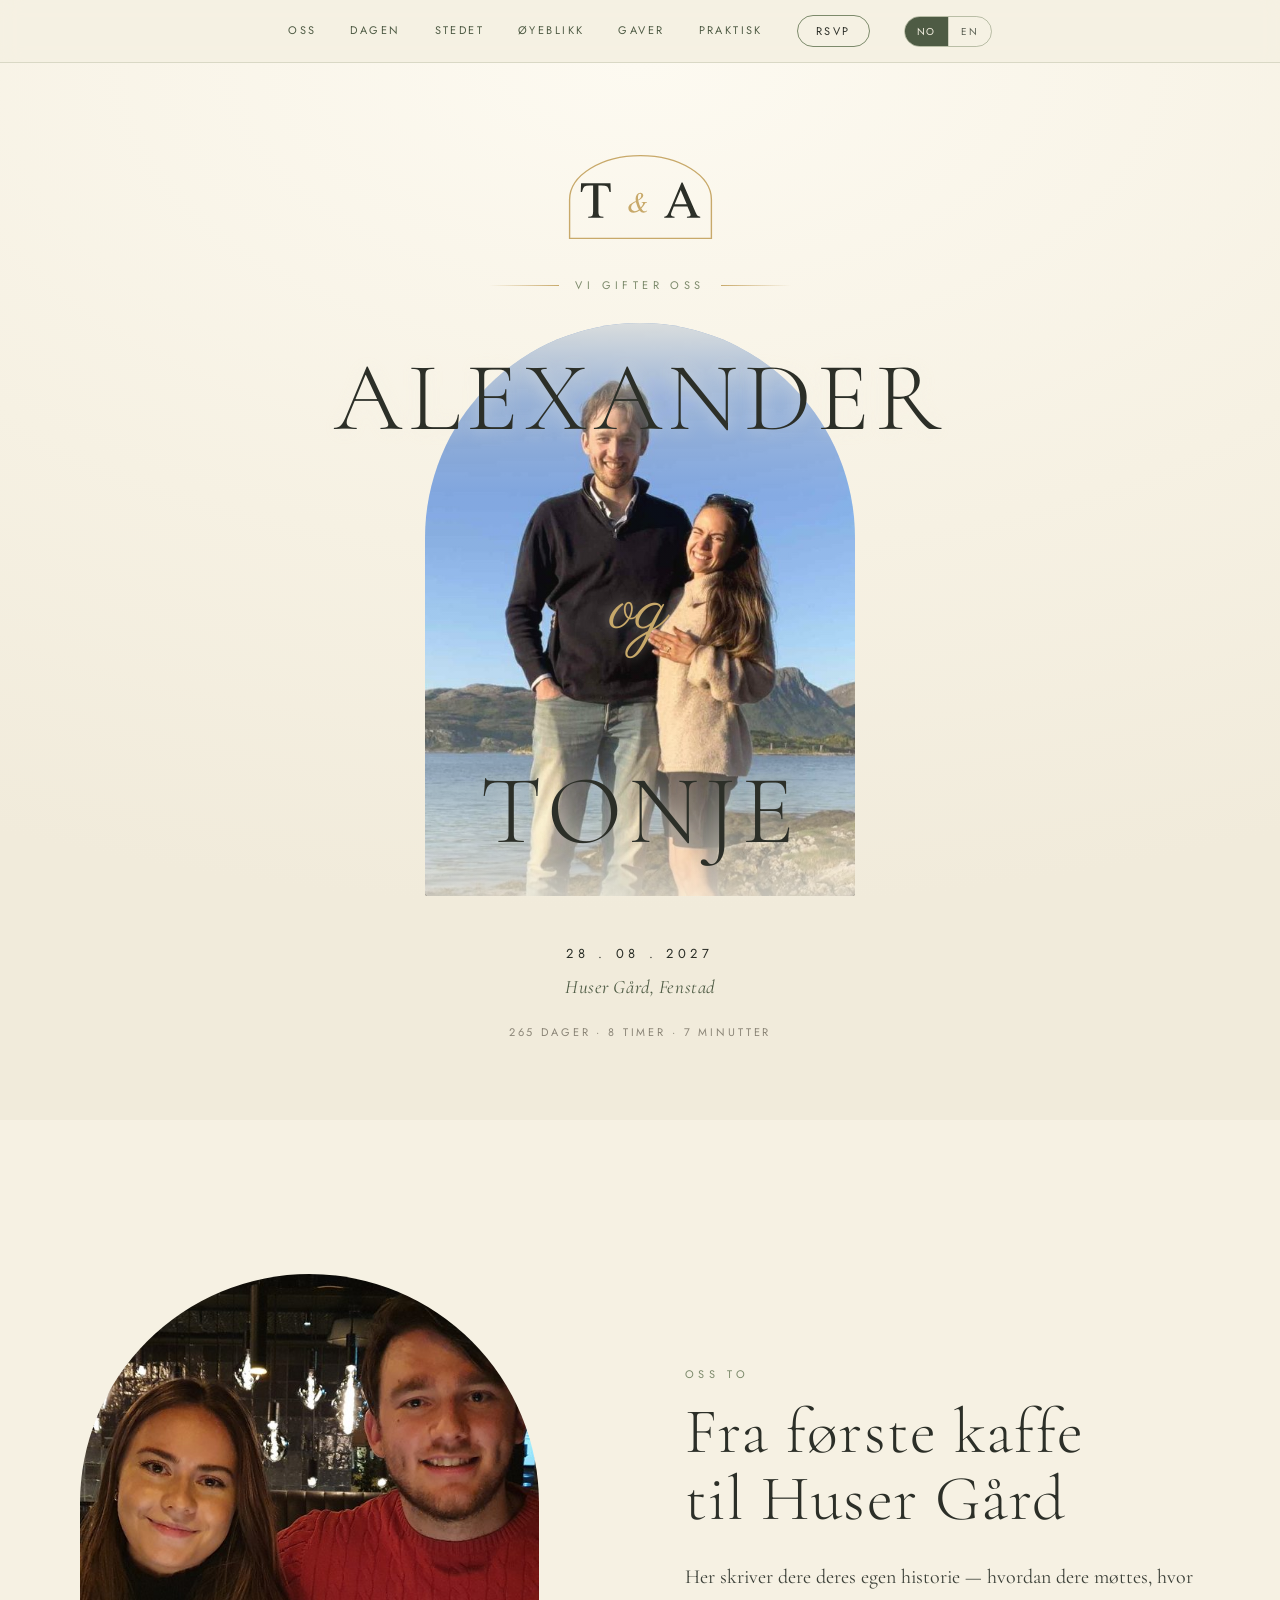
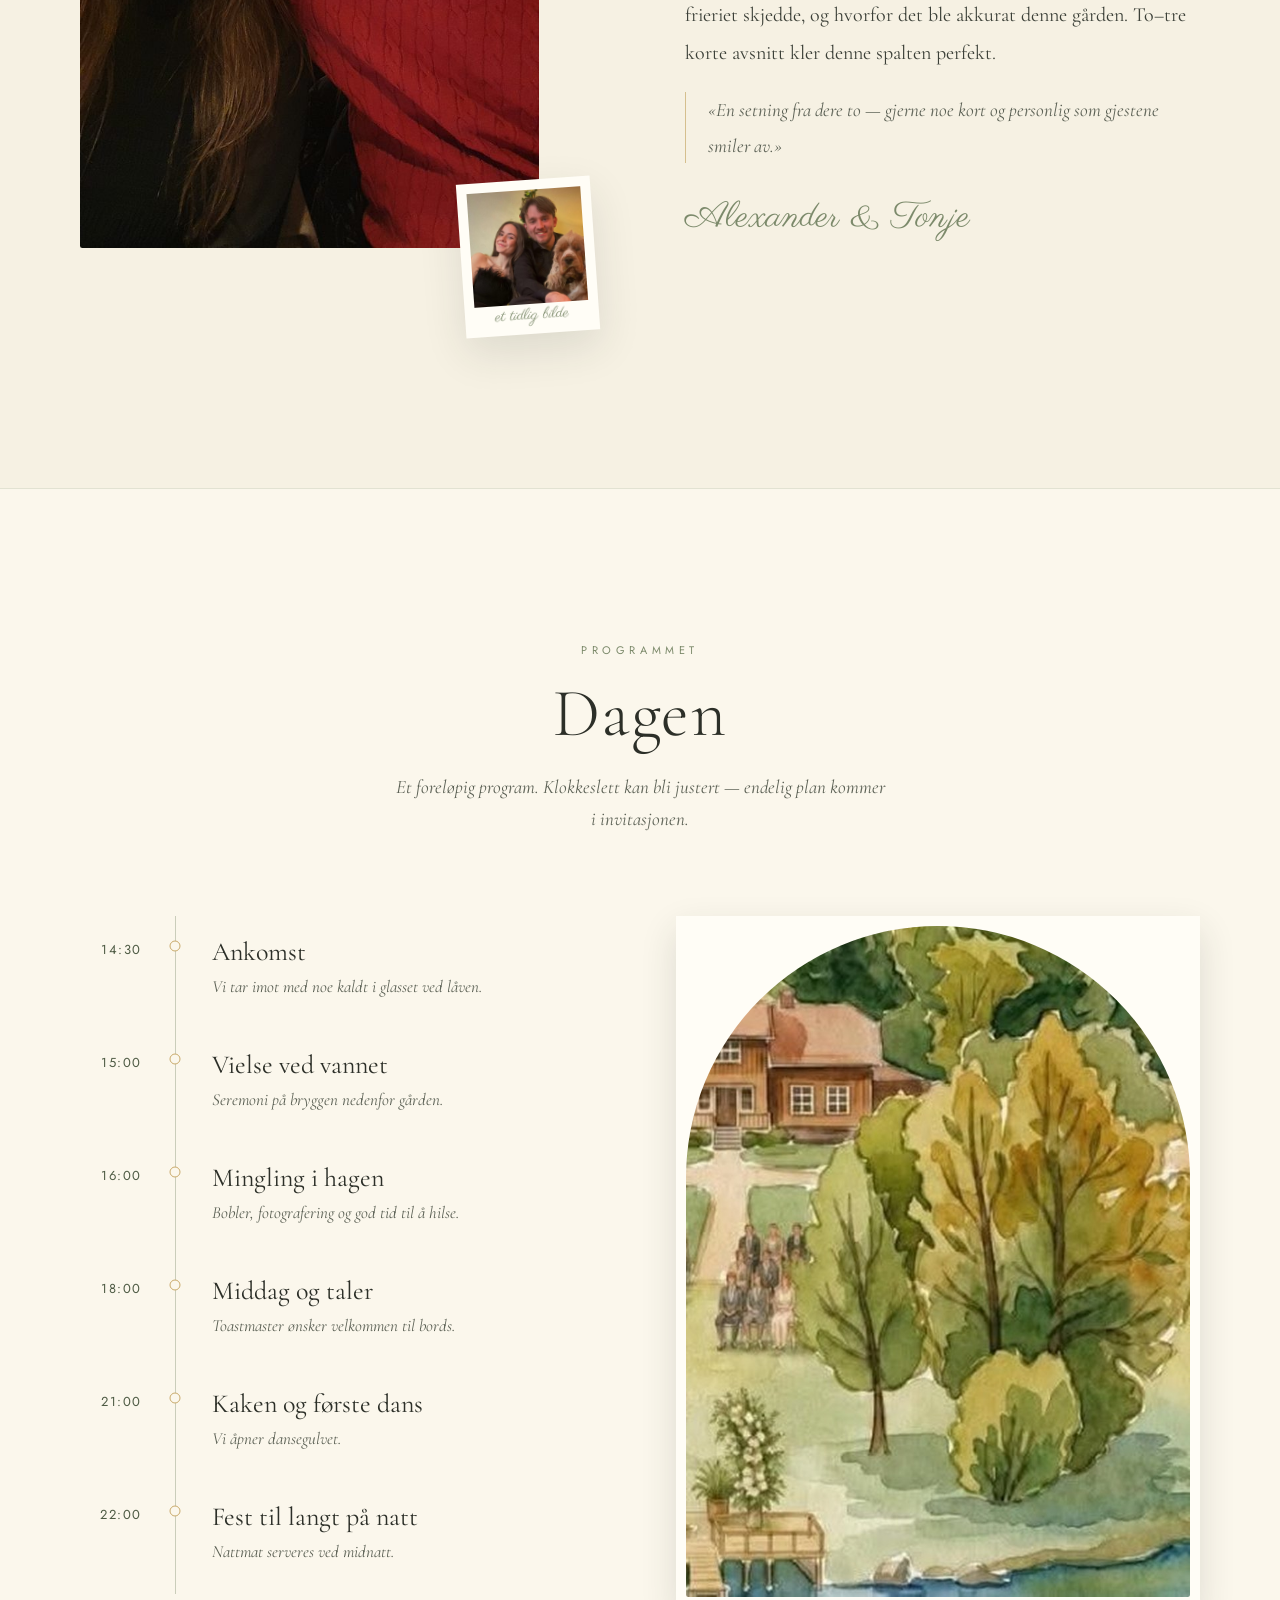
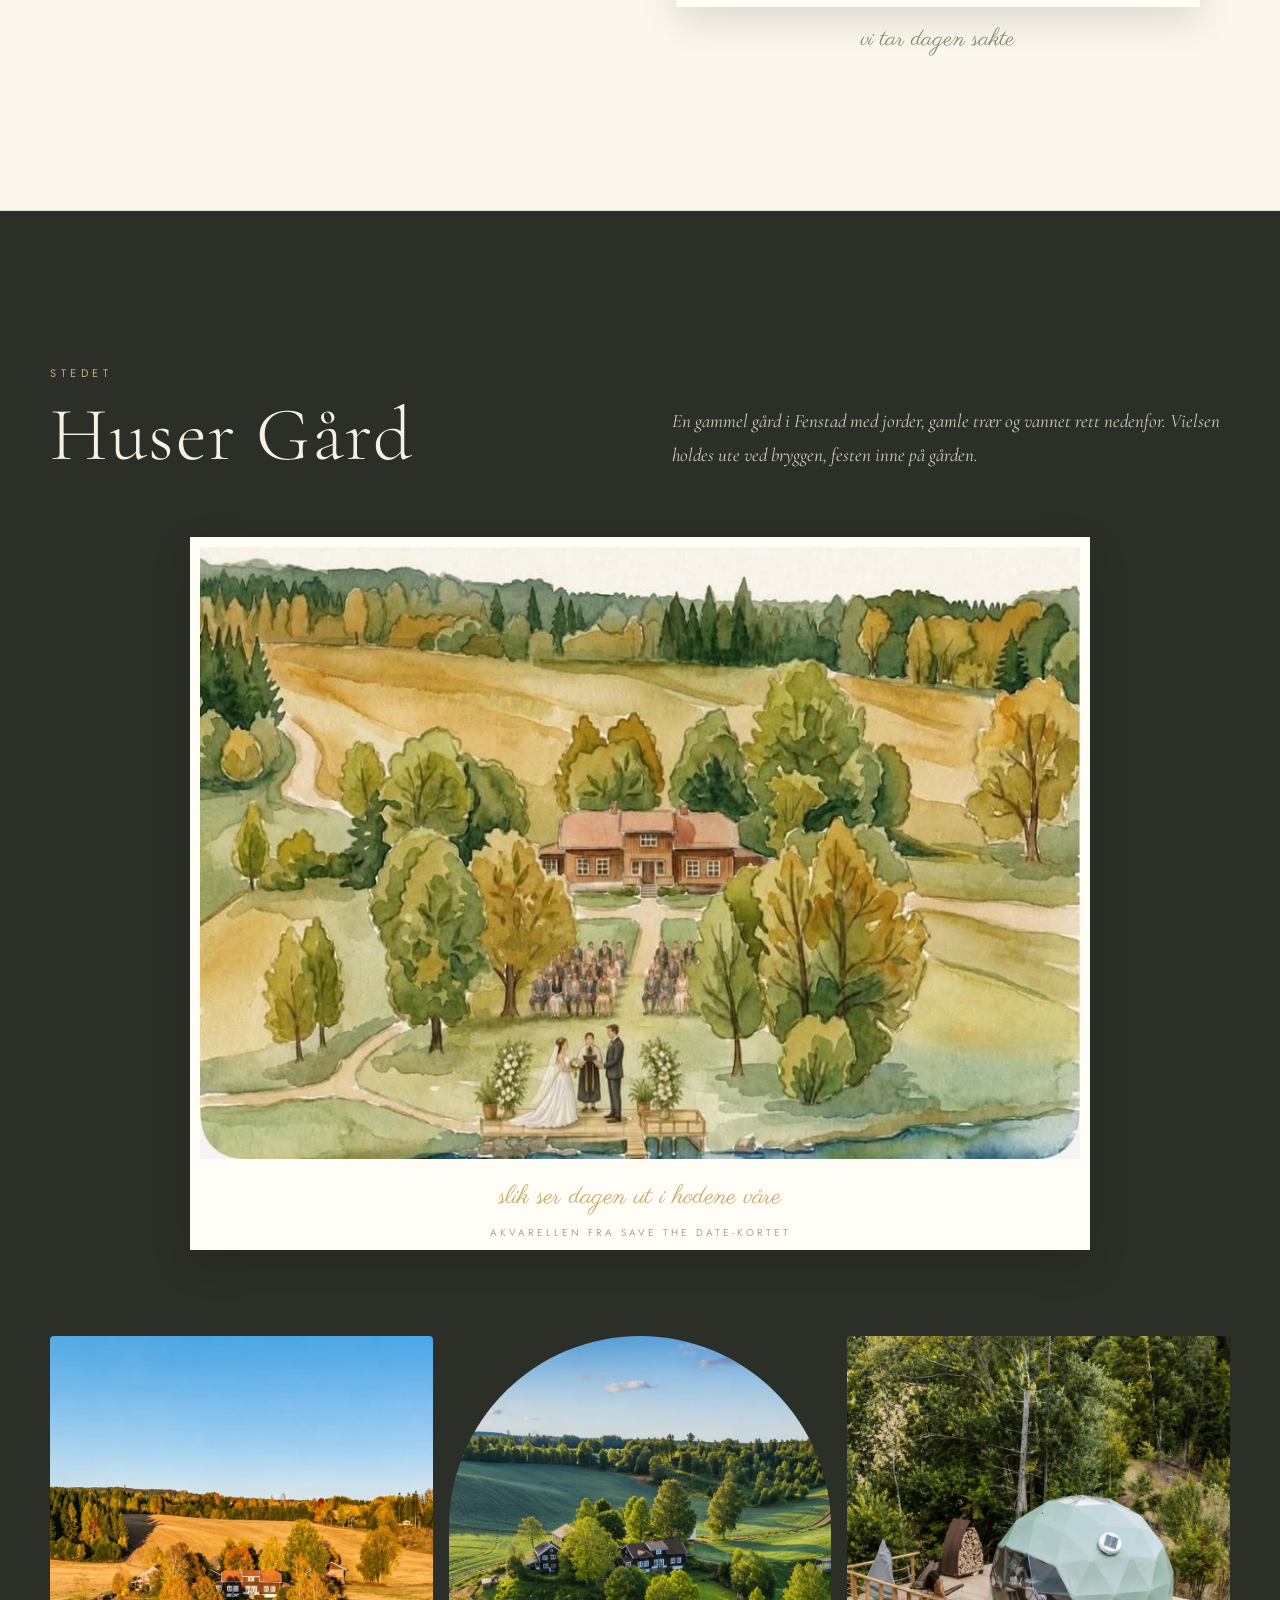
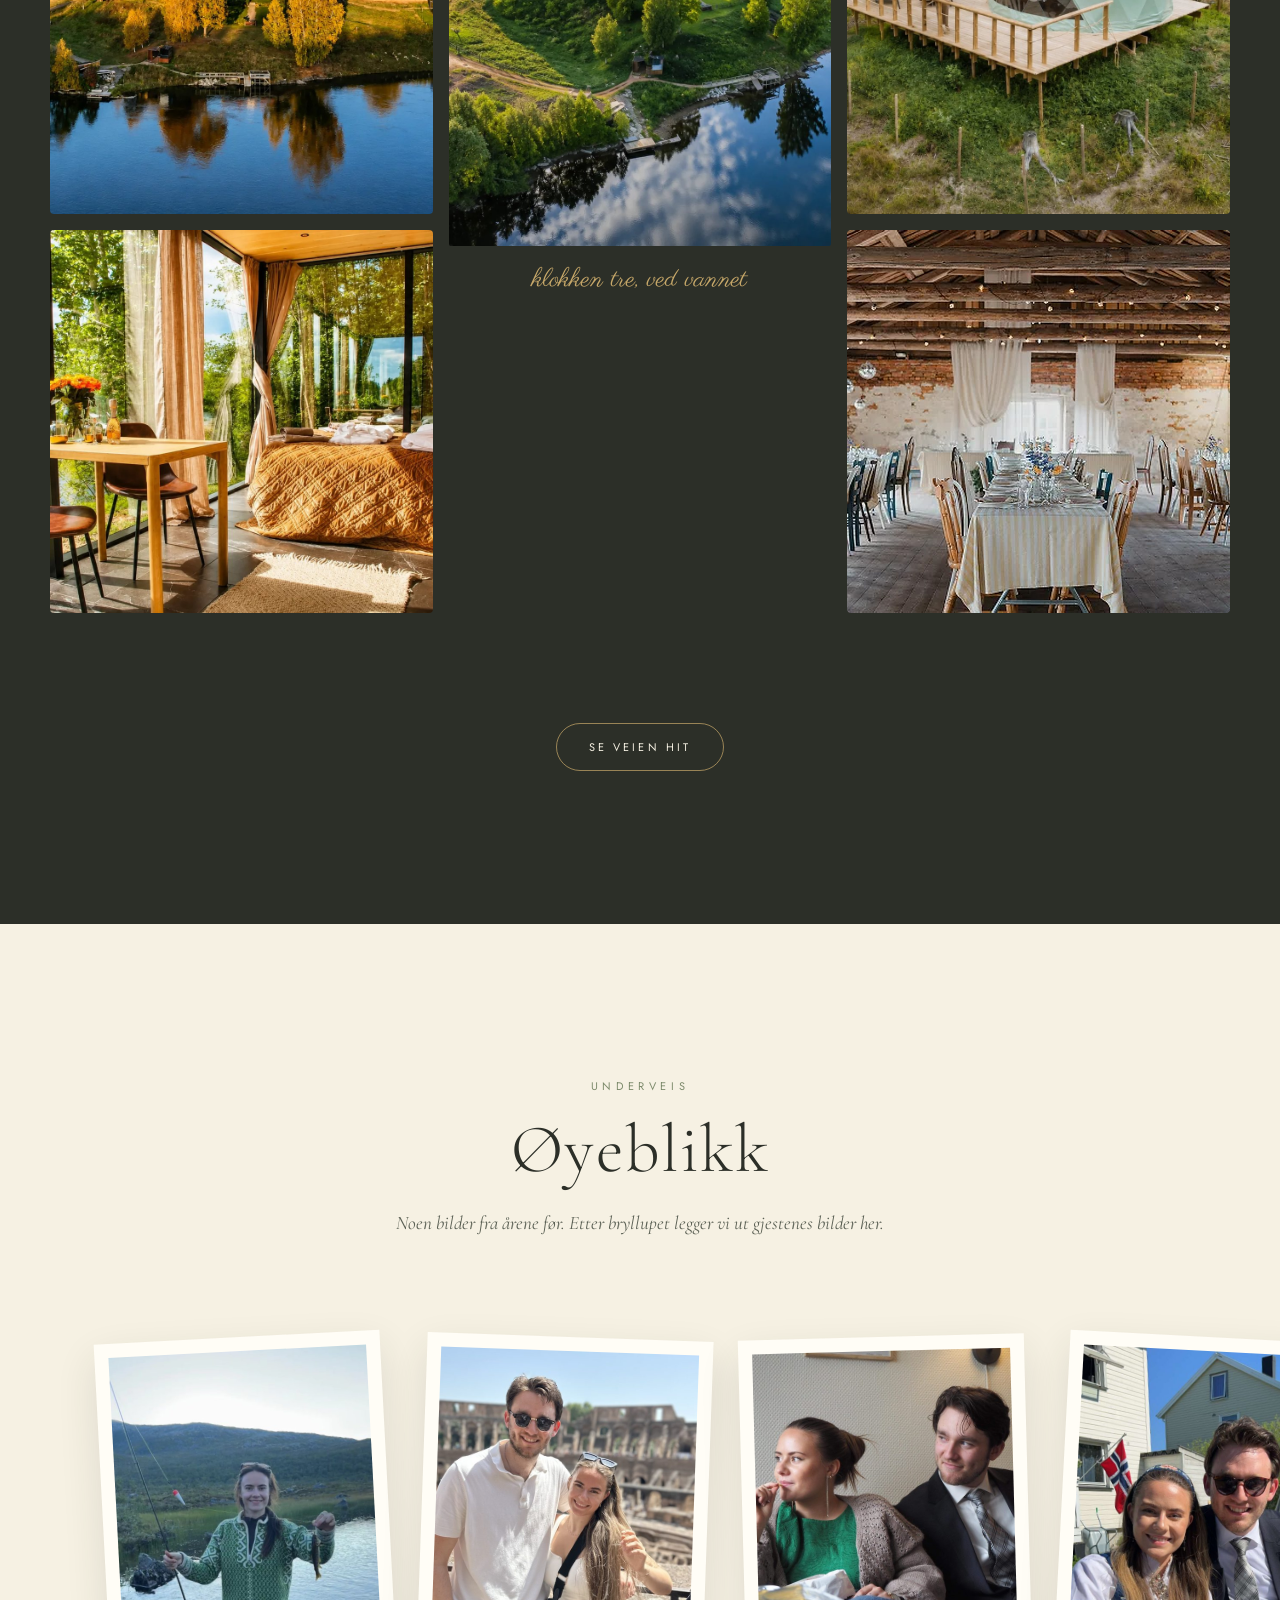
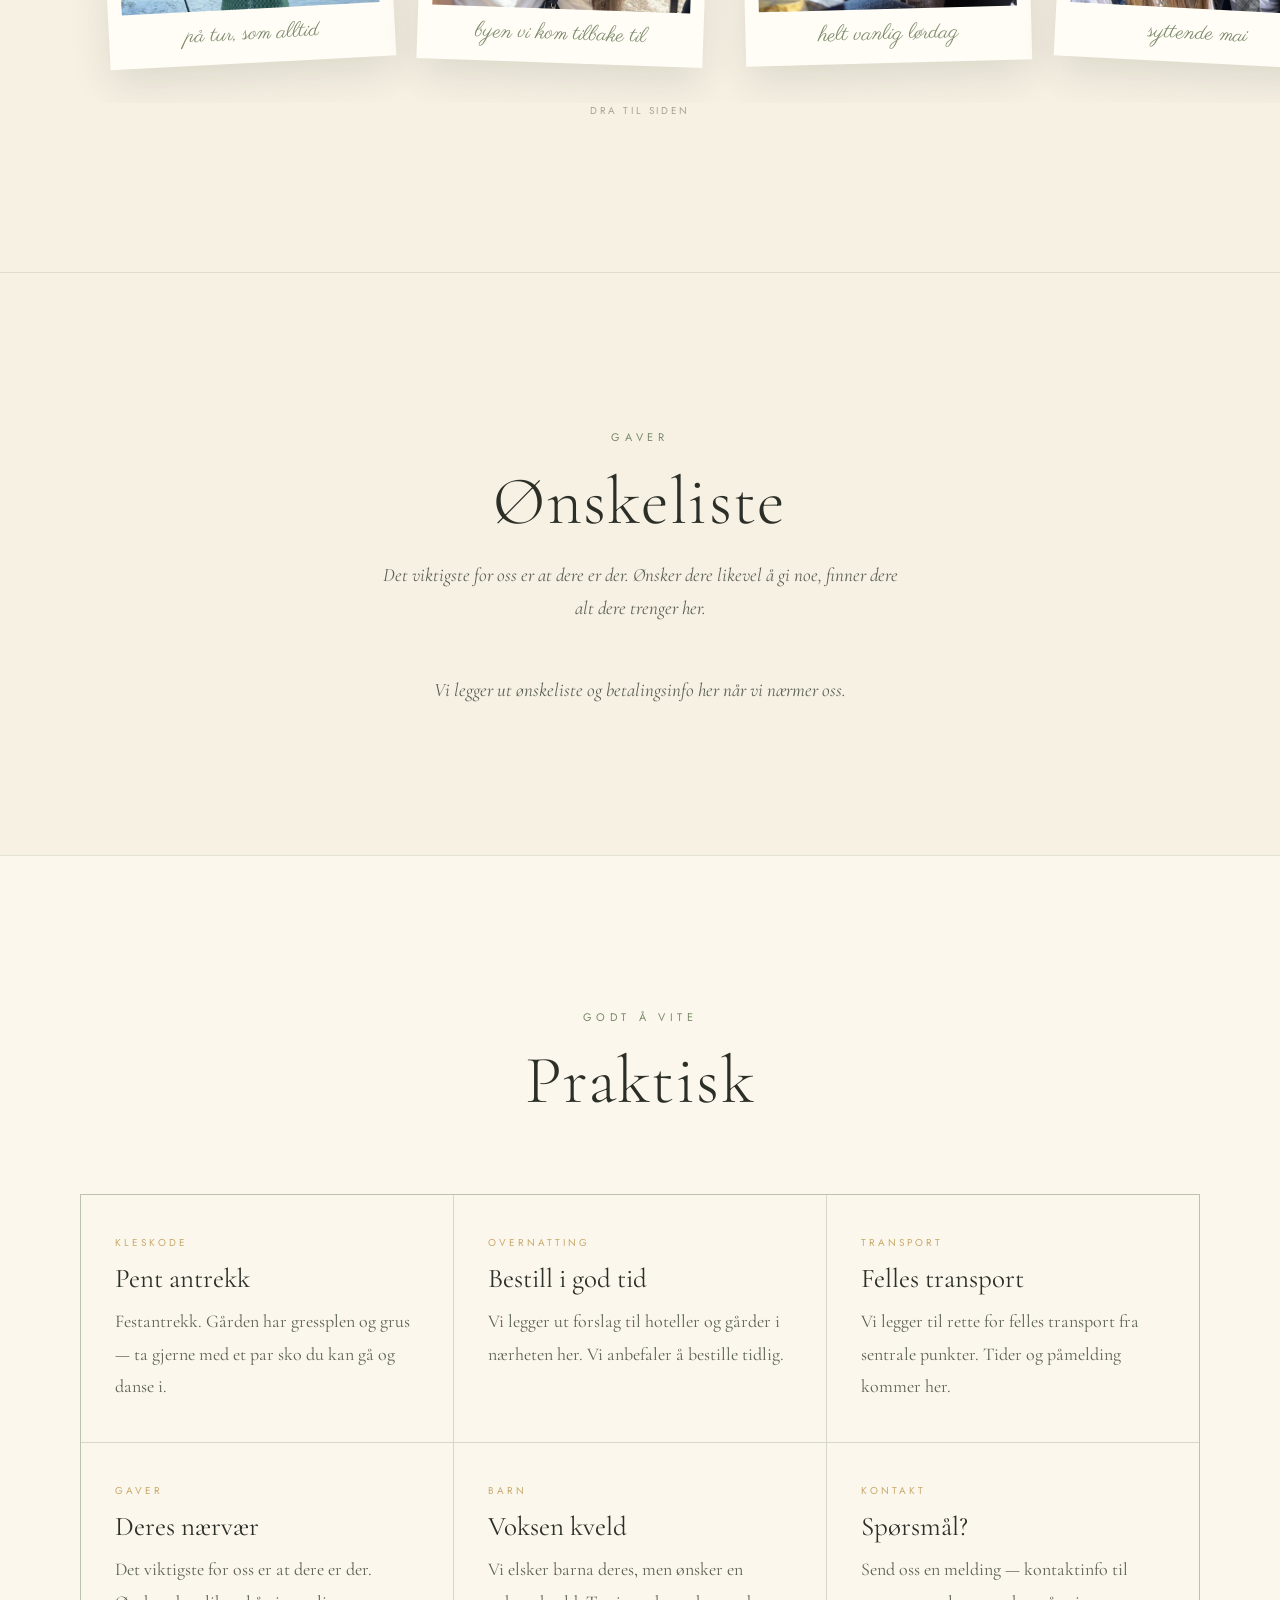
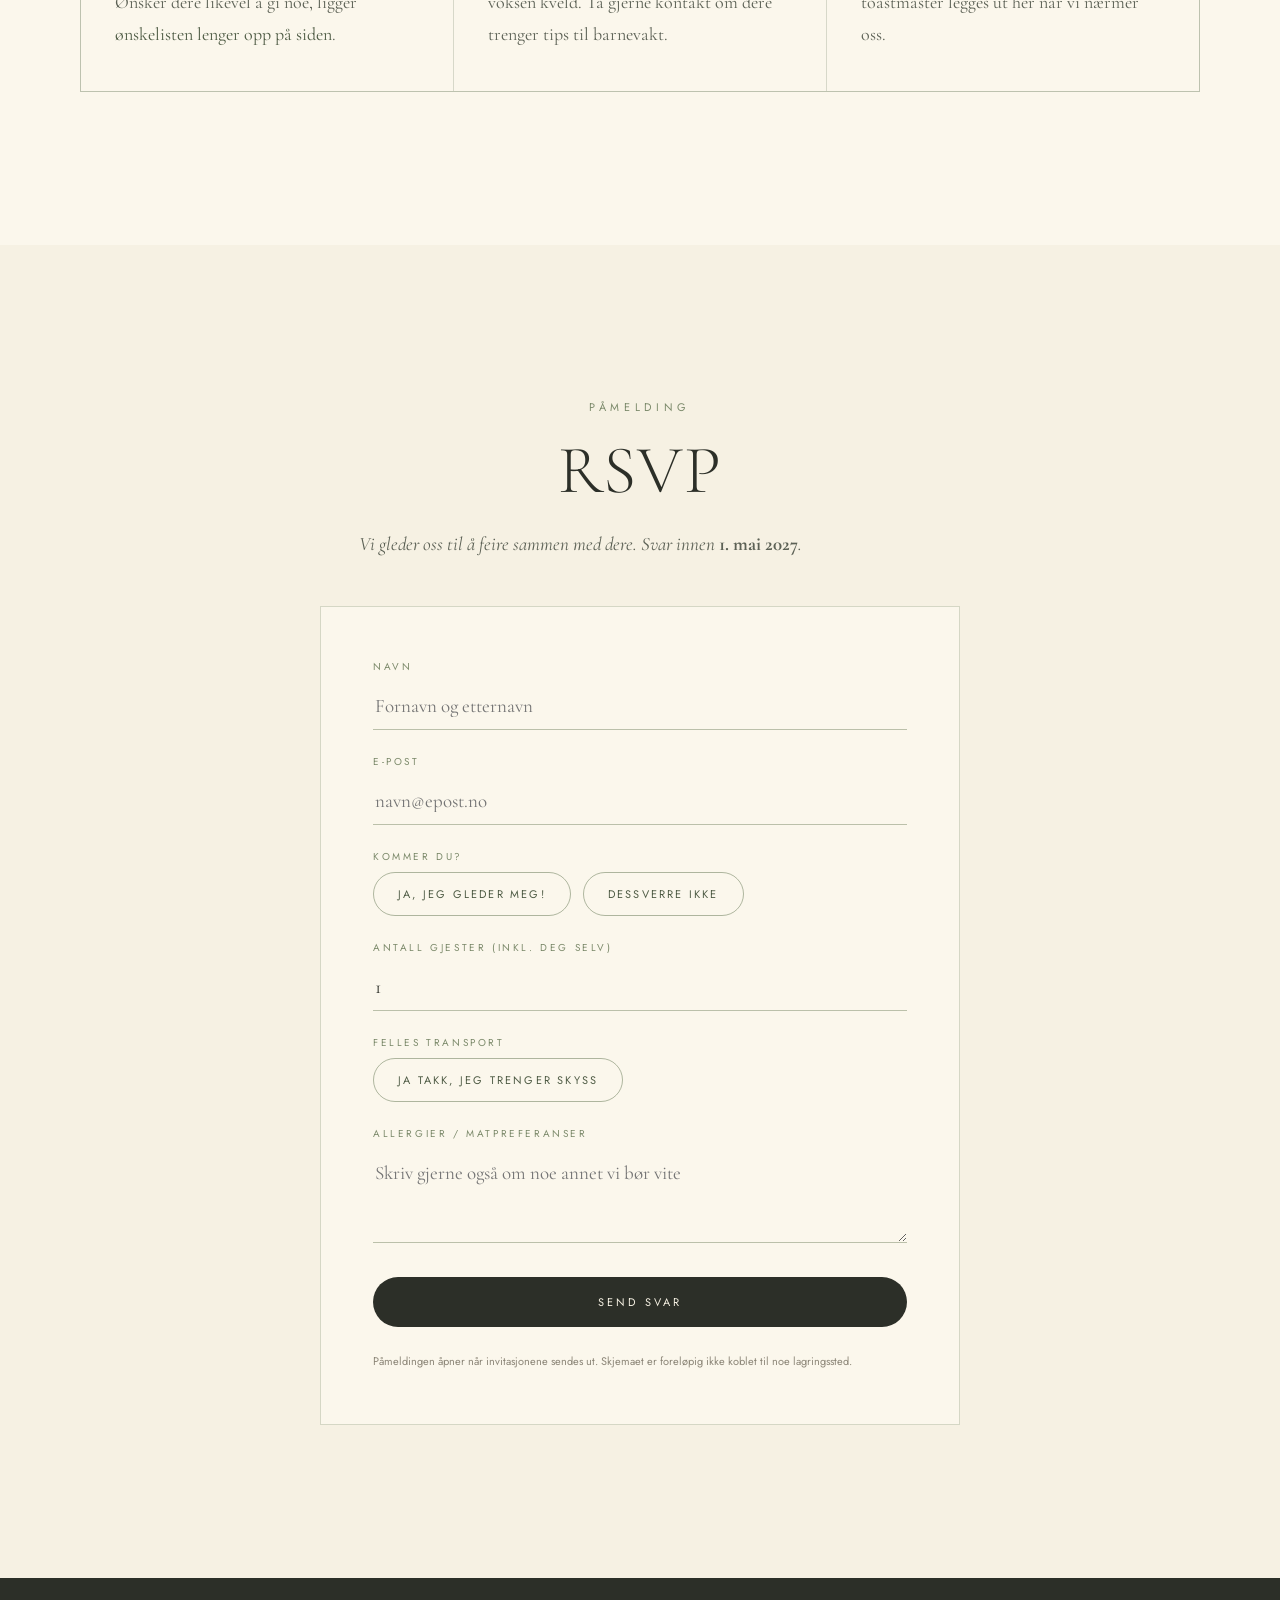
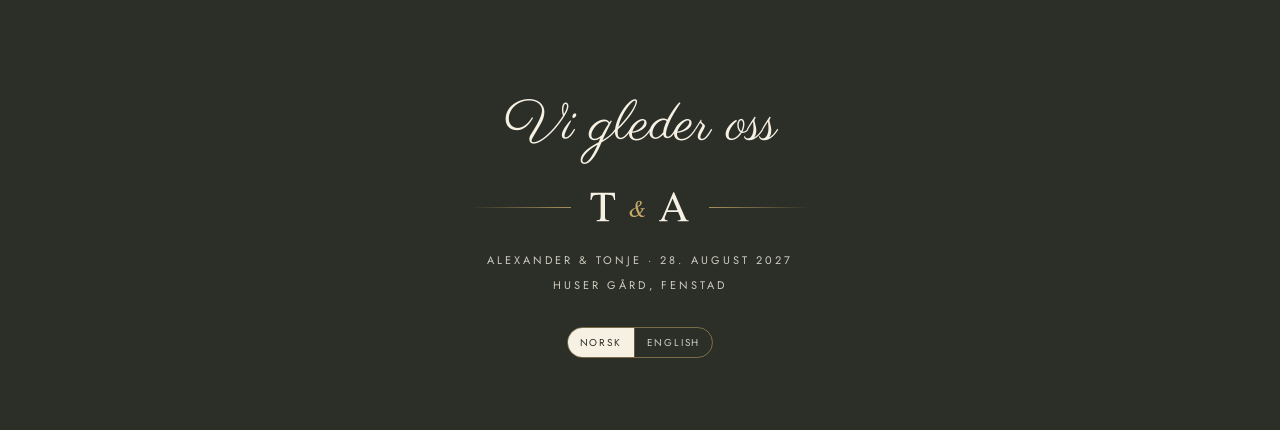
==== index.html @ 51e832e6 "Monogram T & A som gjennomgaende merke Et monogram bygget rundt buen - den samme formen som gar igje" ====
<!DOCTYPE html>
<html lang="no" data-lang="no"
      data-tittel-no="Alexander &amp; Tonje — 28. august 2027"
      data-tittel-en="Alexander &amp; Tonje — 28 August 2027">
<head>
<meta charset="UTF-8">
<meta name="viewport" content="width=device-width, initial-scale=1.0">
<title>Alexander &amp; Tonje — 28. august 2027</title>
<meta name="description" content="Alexander og Tonje gifter seg 28. august 2027 på Huser Gård i Fenstad. Program, praktisk informasjon og påmelding.">
<meta name="theme-color" content="#F6F1E3">
<meta property="og:type" content="website">
<meta property="og:locale" content="nb_NO">
<meta property="og:locale:alternate" content="en_GB">
<meta property="og:site_name" content="Alexander &amp; Tonje">
<meta property="og:title" content="Alexander &amp; Tonje — 28. august 2027">
<meta property="og:description" content="Vi gifter oss på Huser Gård i Fenstad. Program, praktisk informasjon og påmelding.">
<!-- Absolutt URL kreves. Bytt domenet hvis siden får et eget. -->
<meta property="og:url" content="https://tonjeogalexander.vercel.app/">
<meta property="og:image" content="https://tonjeogalexander.vercel.app/bilder/og-gaarden.jpg">
<meta property="og:image:width" content="1200">
<meta property="og:image:height" content="630">
<meta property="og:image:alt" content="Huser Gård ved elva i Fenstad, sett ovenfra en sommerkveld">
<meta name="twitter:card" content="summary_large_image">
<link rel="canonical" href="https://tonjeogalexander.vercel.app/">
<link rel="icon" href="bilder/favicon.svg" type="image/svg+xml">
<link rel="preconnect" href="https://fonts.googleapis.com">
<link rel="preconnect" href="https://fonts.gstatic.com" crossorigin>
<link href="https://fonts.googleapis.com/css2?family=Cormorant+Garamond:ital,wght@0,300;0,400;0,500;0,600;1,300;1,400&family=Jost:wght@300;400;500&family=Parisienne&display=swap" rel="stylesheet">
<script>
  /* Setter språk før siden tegnes, så det ikke blinker. */
  (function(){
    /* .js settes med én gang: scroll-reveal skjuler bare innhold når
       JavaScript faktisk kjører, ellers ville siden stått tom. */
    document.documentElement.classList.add('js');
    try{
      if(localStorage.getItem('bryllup-sprak') === 'en'){
        document.documentElement.setAttribute('data-lang','en');
        document.documentElement.setAttribute('lang','en');
      }
    }catch(e){}
  })();
</script>

<!--
  ============================================================
  FØR PUBLISERING — dette må paret bekrefte eller fylle inn:

  I KONFIG nederst i filen (alt annet retter seg etter disse verdiene):
    1. rsvpEpost ELLER rsvpEndepunkt — hvor RSVP-svarene skal
    2. onskelisteUrl, vipps, kontonummer — gavekortene

  I teksten (søk på TEKST):
    3. Klokkeslettene i programmet (antatt, ikke bekreftet)
    4. Historien i «Oss» + sitatet
    5. Overnatting og transport
    6. Kontaktinfo til toastmaster
    7. Kart-lenken (peker nå på et Google Maps-søk, ikke en pin)

  Alle bildeplasser er nå fylt med ekte foto.

  TOSPRÅKLIG: hver tekst finnes to ganger, som .no og .en.
  Legger du til tekst, må BEGGE språk fylles inn.
  ============================================================
-->

<style>
  :root{
    --cream:        #F6F1E3;
    --cream-light:  #FBF7EC;
    --paper:        #FFFDF6;
    --ink:          #2C2F28;
    --ink-soft:     #3C4038;
    --sage-dark:    #4E5B44;
    --sage:         #7C8A6B;
    --sage-light:   #A9B79A;
    --muted:        #5C6155;
    --muted-warm:   #8B8577;
    --gold:         #C8A96A;
    --on-dark:      #F6F1E3;
    --on-dark-2:    #CFCCBE;
    --on-dark-3:    #A8A597;
    --hairline:     rgba(124,138,107,.28);
    --hairline-gold:rgba(200,169,106,.55);
    --serif:  'Cormorant Garamond', Garamond, serif;
    --sans:   'Jost', system-ui, sans-serif;
    --script: 'Parisienne', cursive;
    --stripe: repeating-linear-gradient(135deg,#EFE9D7 0 14px,#EDE6D1 14px 28px);
    --stripe-sm: repeating-linear-gradient(135deg,#EFE9D7 0 12px,#EDE6D1 12px 24px);
    /* Buet ("arch") toppform — brukes på hero, portrett og bryggebildet */
    --arch: 999px 999px 10px 10px;
  }

  *{ box-sizing: border-box; }
  html{ scroll-behavior: smooth; }
  body{
    margin:0; background: var(--cream); color: var(--ink);
    font-family: var(--serif); overflow-x: hidden;
    -webkit-font-smoothing: antialiased;
  }
  a{ color: var(--sage-dark); text-decoration:none; transition: color .2s ease; }
  a:hover{ color: var(--ink); }
  ::selection{ background: var(--gold); color:#FDFBF4; }
  h1,h2{ margin:0; font-weight:300; letter-spacing:.02em; }
  p{ margin:0; text-wrap: pretty; }
  /* height:auto — ellers vinner height-attributtet på <img> over aspect-ratio,
     og object-fit:cover zoomer bildet feil. */
  img{ display:block; max-width:100%; height:auto; }
  section{ scroll-margin-top: 74px; }
  :focus-visible{ outline: 2px solid var(--gold); outline-offset: 3px; border-radius: 2px; }

  /* ── Tospråklig ────────────────────────────────────────
     Standard er norsk. Vi setter aldri display på språket
     som SKAL vises — da beholder elementet sin egen visning
     og ingen andre regler kommer i veien.                 */
  html[data-lang="no"] .en,
  html[data-lang="en"] .no{ display:none !important; }
  /* .form er display:grid og ville ellers overstyrt hidden */
  [hidden]{ display:none !important; }

  .skip{
    position:absolute; left:-9999px; top:0; z-index:60;
    font-family:var(--sans); font-size:12px; letter-spacing:.2em;
    background:var(--ink); color:var(--cream); padding:12px 20px;
  }
  .skip:focus{ left:12px; top:12px; color:var(--cream); }

  .eyebrow{
    font-family: var(--sans); font-size:11px; letter-spacing:.42em;
    text-transform:uppercase; color: var(--sage);
  }
  .eyebrow--gold{ color: var(--gold); }
  .sec{ padding: clamp(90px,12vw,160px) 24px; }
  .sec__inner{ max-width:1120px; margin:0 auto; }
  .sec__head{ text-align:center; }
  .sec__title{ font-size: clamp(40px,6vw,68px); margin:14px 0 0; }
  .sec__lede{
    font-style:italic; font-size:19px; color: var(--muted);
    max-width:520px; margin:16px auto 0; line-height:1.7;
  }

  /* ── Bildeplassholdere ─────────────────────────────────
     Bytt hele .ph-elementet mot <img> med samme aspect-ratio
     og border-radius. Søk på "BILDE" i markupen.          */
  .ph{
    position:relative; width:100%;
    display:flex; flex-direction:column; align-items:center; justify-content:center;
    text-align:center; padding:24px;
    border:1px dashed var(--sage-light); border-radius:4px;
    background: var(--stripe);
  }
  .ph__tag{ font-family:var(--sans); font-size:10px; letter-spacing:.3em; text-transform:uppercase; color:var(--sage); }
  .ph__what{ font-style:italic; font-size:19px; color:var(--sage-dark); margin-top:8px; line-height:1.5; }
  .ph__spec{ font-family:var(--sans); font-size:10px; letter-spacing:.04em; color:var(--muted-warm); margin-top:10px; line-height:1.9; }
  .ph--dark{ background:none; border-color: var(--hairline-gold); }
  .ph--dark .ph__tag{ color: var(--gold); }
  .ph--dark .ph__what{ color: var(--on-dark); }
  .ph--dark .ph__spec{ color: var(--on-dark-3); }

  /* Akvarellene fra save the date-kortet, satt i passepartout */
  .art{ margin:0; background:var(--paper); padding:10px; box-shadow:0 14px 34px rgba(20,22,18,.22); }
  .art img{ width:100%; height:auto; }
  .art--arch img{ border-radius: var(--arch); }

  /* ── NAV ── */
  .nav{
    position:sticky; top:0; z-index:50;
    display:flex; align-items:center; justify-content:center; flex-wrap:wrap;
    gap:clamp(18px,3vw,34px); padding:15px 24px;
    background: rgba(246,241,227,.9);
    -webkit-backdrop-filter: blur(10px); backdrop-filter: blur(10px);
    border-bottom:1px solid rgba(124,138,107,.24);
    font-family: var(--sans); font-size:11px; letter-spacing:.22em; text-transform:uppercase;
  }
  .nav__rsvp{ padding:7px 18px; border:1px solid var(--sage); border-radius:999px; color: var(--ink); }
  .nav__rsvp:hover{ background: var(--sage); color: var(--cream); }
  .sprak{ display:inline-flex; border:1px solid rgba(124,138,107,.5); border-radius:999px; overflow:hidden; }
  .sprak button{
    font-family:var(--sans); font-size:10px; letter-spacing:.18em; text-transform:uppercase;
    background:none; border:none; padding:7px 12px; color:var(--muted); cursor:pointer;
    transition: background .2s ease, color .2s ease;
  }
  .sprak button + button{ border-left:1px solid rgba(124,138,107,.32); }
  .sprak button[aria-pressed="true"]{ background:var(--sage-dark); color:var(--cream); }

  /* ── HERO: navnene ligger oppå det buede bildet ── */
  .hero{
    position:relative; min-height:100svh;
    display:grid; place-items:center;
    padding: clamp(40px,7vw,88px) 24px clamp(48px,7vw,80px);
    background: radial-gradient(120% 80% at 50% 0%,#FDFAF1 0%,var(--cream) 58%,#F1EBDB 100%);
  }
  .hero__inner{ width:100%; max-width:820px; animation: omFade 1.2s ease both; }
  .hero__kicker{
    display:flex; align-items:center; justify-content:center; gap:16px;
    margin-bottom: clamp(18px,3vw,30px);
  }
  .hero__kicker i{ height:1px; width:clamp(28px,8vw,70px); background:linear-gradient(90deg,transparent,var(--gold)); }
  .hero__kicker i:last-child{ background:linear-gradient(270deg,transparent,var(--gold)); }
  .hero__kicker span{ font-family:var(--sans); font-size:11px; letter-spacing:.4em; text-transform:uppercase; color:var(--sage); white-space:nowrap; }

  .portal{ position:relative; display:grid; place-items:center; }
  .portal__frame{
    position:relative; width:min(74vw,430px); aspect-ratio:3/4;
    border-radius: var(--arch); overflow:hidden;
  }
  .portal__frame img{ width:100%; height:100%; object-fit:cover; }
  /* Skrim: holder navnene lesbare uansett hvilket foto som legges inn */
  .portal__scrim{
    position:absolute; inset:0; pointer-events:none;
    background:linear-gradient(180deg,
      rgba(246,241,227,.80) 0%,
      rgba(246,241,227,.30) 14%,
      rgba(246,241,227,.04) 30%,
      rgba(246,241,227,.04) 62%,
      rgba(246,241,227,.34) 82%,
      rgba(246,241,227,.80) 100%);
  }
  .portal__name{
    position:absolute; left:0; right:0; text-align:center;
    font-size: clamp(40px,8.4vw,98px); line-height:.84; letter-spacing:.06em;
    font-weight:300; text-transform:uppercase; color: var(--ink); pointer-events:none;
    text-shadow:0 1px 18px rgba(246,241,227,.6);
  }
  .portal__name--top{ top: clamp(12px,3.6vw,34px); }
  .portal__name--bottom{ bottom: clamp(16px,4.4vw,44px); }
  .portal__amp{
    position:absolute; top:50%; left:50%; transform:translate(-50%,-50%);
    font-family:var(--script); font-size:clamp(34px,6.4vw,70px); color:var(--gold); pointer-events:none;
    text-shadow:0 1px 14px rgba(246,241,227,.5);
  }

  .hero__meta{ margin-top: clamp(30px,5vw,48px); text-align:center; }
  .hero__date{ font-family:var(--sans); font-size:clamp(11px,1.5vw,13px); letter-spacing:.36em; text-transform:uppercase; }
  .hero__place{ font-style:italic; font-size:19px; color:var(--sage-dark); margin-top:12px; letter-spacing:.03em; }
  .hero__count{ margin-top:26px; font-family:var(--sans); font-size:11px; letter-spacing:.26em; text-transform:uppercase; color:var(--muted-warm); min-height:1em; }

  /* ── OSS ── */
  .oss{ display:grid; grid-template-columns:repeat(auto-fit,minmax(330px,1fr)); gap:clamp(48px,7vw,90px); align-items:center; }
  .oss__media{ position:relative; padding-bottom:clamp(56px,8vw,86px); padding-right:clamp(28px,5vw,56px); }
  .oss__portrett{ width:100%; aspect-ratio:4/5; object-fit:cover; object-position:center 30%; border-radius:var(--arch); }
  .oss__title{ font-size:clamp(38px,5.5vw,64px); margin:16px 0 26px; line-height:1.05; }
  .oss__body{ font-size:20px; line-height:1.9; color:var(--ink-soft); margin-bottom:20px; }
  .oss__quote{ font-style:italic; font-size:19px; line-height:1.85; color:var(--muted); padding-left:22px; border-left:1px solid rgba(200,169,106,.7); }
  .oss__sign{ margin-top:30px; font-family:var(--script); font-size:36px; color:var(--sage); }

  /* Polaroid — brukes i Oss og i Øyeblikk */
  .polaroid{
    position:relative; background:var(--paper);
    padding:14px 14px 54px; box-shadow:0 16px 40px rgba(44,47,40,.12);
  }
  .polaroid img{ width:100%; aspect-ratio:1; object-fit:cover; }
  .polaroid__cap{
    position:absolute; left:14px; right:14px; bottom:14px; text-align:center;
    font-family:var(--script); font-size:22px; color:var(--sage);
  }
  .oss__snap{
    position:absolute; right:0; bottom:0;
    width:clamp(130px,26%,180px); transform:rotate(-4deg);
    padding:10px 10px 30px;
  }
  .oss__snap .polaroid__cap{ left:0; right:0; bottom:8px; font-size:16px; }

  /* ── DAGEN ── */
  .dagen{ background:var(--cream-light); border-top:1px solid rgba(124,138,107,.2); border-bottom:1px solid rgba(124,138,107,.2); }
  .dagen .sec__head{ margin-bottom:clamp(50px,7vw,80px); }
  .dagen__split{ display:grid; grid-template-columns:repeat(auto-fit,minmax(300px,1fr)); gap:clamp(36px,6vw,72px); align-items:start; }
  .program__row{ display:grid; grid-template-columns:78px 34px 1fr; align-items:start; }
  .program__time{ text-align:right; padding:24px 16px 24px 0; font-family:var(--sans); font-size:13px; letter-spacing:.12em; color:var(--sage-dark); }
  .program__line{ position:relative; justify-self:center; width:1px; height:100%; background:rgba(124,138,107,.38); }
  .program__line::after{
    content:""; position:absolute; top:30px; left:50%; transform:translate(-50%,-50%);
    width:9px; height:9px; border-radius:50%; background:var(--cream-light); border:1px solid var(--gold);
  }
  .program__body{ padding:20px 0 28px 20px; }
  .program__what{ font-size:26px; }
  .program__desc{ font-style:italic; font-size:17px; color:var(--muted); margin-top:6px; line-height:1.65; }
  .dagen__aside{ position:sticky; top:100px; }
  .dagen__aside .art{ box-shadow:0 14px 34px rgba(44,47,40,.14); }
  .dagen__cap{ text-align:center; margin-top:16px; font-family:var(--script); font-size:24px; color:var(--sage); }

  /* ── STEDET (akvarell + mosaikk) ── */
  .stedet{ background:var(--ink); color:var(--on-dark); }
  .stedet__inner{ max-width:1180px; margin:0 auto; }
  .stedet__head{ display:grid; grid-template-columns:repeat(auto-fit,minmax(300px,1fr)); gap:clamp(32px,5vw,64px); align-items:end; margin-bottom:clamp(40px,6vw,64px); }
  .stedet__head h2{ font-size:clamp(42px,6.5vw,76px); margin:16px 0 0; line-height:1; }
  .stedet__head p{ font-style:italic; font-size:19px; color:var(--on-dark-2); line-height:1.8; }

  /* Akvarellen fra save the date-kortet, i full bredde */
  .akvarell{ max-width:900px; margin:0 auto clamp(52px,7vw,86px); }
  .akvarell figcaption{
    margin-top:20px; text-align:center;
    font-family:var(--script); font-size:26px; color:var(--gold);
  }
  .akvarell figcaption small{
    display:block; margin-top:10px;
    font-family:var(--sans); font-size:10px; letter-spacing:.3em;
    text-transform:uppercase; color:var(--on-dark-3);
  }

  .mosaic{ display:grid; grid-template-columns:repeat(auto-fit,minmax(280px,1fr)); gap:16px; align-items:start; }
  .mosaic__col{ display:grid; gap:16px; }
  .mosaic__col--offset{ transform: translateY(40px); }
  .mosaic__cap{ font-family:var(--script); font-size:26px; color:var(--gold); text-align:center; }
  /* Fotoene står uten passepartout — den rammen hører akvarellene til */
  .mosaic__bilde{ margin:0; }
  .mosaic__bilde img{ width:100%; height:auto; border-radius:4px; }
  .mosaic__bilde--arch img{ border-radius: var(--arch); }
  .r-4x5{ aspect-ratio:4/5; } .r-1x1{ aspect-ratio:1; } .r-3x4{ aspect-ratio:3/4; }
  .stedet__cta{ display:flex; justify-content:center; margin-top:clamp(64px,9vw,110px); }
  .btn-ghost{
    font-family:var(--sans); font-size:11px; letter-spacing:.28em; text-transform:uppercase;
    color:var(--on-dark); border:1px solid rgba(200,169,106,.7); border-radius:999px; padding:15px 32px;
    transition: background .2s ease, color .2s ease, border-color .2s ease;
  }
  .btn-ghost:hover{ background:var(--gold); color:var(--ink); border-color:var(--gold); }

  /* ── ØYEBLIKK (polaroid-stripe) ── */
  .strip{
    display:flex; gap:clamp(18px,3vw,34px); overflow-x:auto;
    padding:26px clamp(24px,8vw,120px) 40px;
    scroll-snap-type:x mandatory; -webkit-overflow-scrolling:touch;
  }
  .strip .polaroid{ flex-shrink:0; width:clamp(210px,26vw,286px); scroll-snap-align:center; }
  .strip__hint{ text-align:center; font-family:var(--sans); font-size:10px; letter-spacing:.26em; text-transform:uppercase; color:#A9A392; }

  /* ── GAVER ── */
  .gaver{ border-top:1px solid rgba(124,138,107,.2); }
  .gaver__grid{ display:grid; grid-template-columns:repeat(auto-fit,minmax(250px,1fr)); gap:16px; margin-top:clamp(44px,6vw,64px); }
  .gavekort{
    display:flex; flex-direction:column; align-items:center; text-align:center; gap:6px;
    background:var(--cream-light); border:1px solid var(--hairline); padding:36px 28px;
  }
  .gavekort__tag{ font-family:var(--sans); font-size:10px; letter-spacing:.3em; text-transform:uppercase; color:var(--gold); }
  .gavekort__verdi{ font-size:28px; letter-spacing:.03em; margin-top:6px; }
  .gavekort__hjelp{ font-style:italic; font-size:16px; color:var(--muted); }
  .btn-line, .kopier{
    margin-top:16px; font-family:var(--sans); font-size:10px; letter-spacing:.24em; text-transform:uppercase;
    color:var(--sage-dark); background:none; border:1px solid rgba(124,138,107,.6);
    border-radius:999px; padding:11px 22px; cursor:pointer; transition:all .2s ease;
  }
  .btn-line:hover, .kopier:hover{ background:var(--sage-dark); color:var(--cream); border-color:var(--sage-dark); }
  .kopier[data-kopiert]{ background:var(--gold); border-color:var(--gold); color:var(--ink); }
  .gaver__tom{ text-align:center; font-style:italic; font-size:19px; color:var(--muted); margin-top:clamp(38px,5vw,54px); }

  /* ── PRAKTISK ── */
  .praktisk{ background:var(--cream-light); border-top:1px solid rgba(124,138,107,.2); }
  .praktisk .sec__head{ margin-bottom:clamp(48px,6vw,72px); }
  /* Hairline-gitteret er gap:1px + bakgrunn på containeren — ikke borders på kortene */
  .cards{ display:grid; grid-template-columns:repeat(auto-fit,minmax(280px,1fr)); gap:1px; background:var(--hairline); border:1px solid var(--hairline); }
  .card{ background:var(--cream-light); padding:40px 34px; }
  .card__tag{ font-family:var(--sans); font-size:10px; letter-spacing:.3em; text-transform:uppercase; color:var(--gold); }
  .card__title{ font-size:27px; margin:12px 0 10px; }
  .card__body{ font-size:18px; line-height:1.8; color:var(--muted); }

  /* ── RSVP ── */
  .rsvp__inner{ max-width:640px; margin:0 auto; text-align:center; }
  .rsvp__lede{ margin:16px 0 46px; }
  .rsvp__lede b{ font-style:normal; }
  .form{ display:grid; gap:24px; text-align:left; padding:clamp(30px,5vw,52px); border:1px solid rgba(124,138,107,.3); background:var(--cream-light); }
  .field{ display:grid; gap:8px; }
  .field > span{ font-family:var(--sans); font-size:10px; letter-spacing:.26em; text-transform:uppercase; color:var(--sage); }
  .field input, .field textarea{
    font-family:var(--serif); font-size:19px; padding:12px 2px;
    border:none; border-bottom:1px solid rgba(124,138,107,.5);
    background:transparent; color:var(--ink); outline:none; transition:border-color .2s ease;
  }
  .field textarea{ resize:vertical; }
  .field input:focus, .field textarea:focus{ border-bottom-color:var(--gold); }
  .chips{ display:flex; gap:12px; flex-wrap:wrap; }
  .chip{
    font-family:var(--sans); font-size:11px; letter-spacing:.2em; text-transform:uppercase;
    padding:13px 24px; border-radius:999px; cursor:pointer; transition:all .2s ease;
    background:transparent; color:var(--sage-dark); border:1px solid rgba(124,138,107,.6);
  }
  .chip[aria-pressed="true"]{ background:var(--sage-dark); color:var(--cream); border-color:var(--sage-dark); }
  .submit{
    margin-top:10px; font-family:var(--sans); font-size:11px; letter-spacing:.28em; text-transform:uppercase;
    background:var(--ink); color:var(--cream); border:none; border-radius:999px; padding:17px 34px;
    cursor:pointer; transition: background .2s ease;
  }
  .submit:hover{ background:var(--sage-dark); }
  .submit:disabled{ opacity:.6; cursor:default; }
  .form__note{ font-family:var(--sans); font-size:11px; color:var(--muted-warm); line-height:1.9; }
  .form__error{ font-style:italic; font-size:17px; color:#8B4A3C; }
  .thanks{ padding:24px 0 0; }
  .thanks__h{ font-family:var(--script); font-size:42px; color:var(--sage-dark); }
  .thanks__p{ font-style:italic; font-size:19px; color:var(--muted); margin-top:8px; }

  /* ── FOOTER ── */
  .foot{ padding:clamp(70px,9vw,110px) 24px clamp(54px,7vw,72px); background:var(--ink); color:var(--on-dark-2); text-align:center; }
  .foot__script{ font-family:var(--script); font-size:clamp(38px,6vw,56px); color:var(--on-dark); }
  .foot__rule{ display:flex; align-items:center; justify-content:center; gap:16px; margin:26px auto 0; max-width:340px; }
  .foot__rule i{ height:1px; flex:1; background:linear-gradient(90deg,transparent,rgba(200,169,106,.8)); }
  .foot__rule i:last-child{ background:linear-gradient(270deg,transparent,rgba(200,169,106,.8)); }
  .foot__rule b{ width:5px; height:5px; border-radius:50%; background:var(--gold); }
  .foot__fine{ font-family:var(--sans); font-size:11px; letter-spacing:.28em; text-transform:uppercase; margin-top:24px; line-height:2.2; }
  .foot .sprak{ margin-top:30px; border-color:rgba(200,169,106,.5); }
  .foot .sprak button{ color:var(--on-dark-2); }
  .foot .sprak button + button{ border-left-color:rgba(200,169,106,.35); }
  .foot .sprak button[aria-pressed="true"]{ background:var(--cream); color:var(--ink); }


  /* ── Scroll-reveal ──────────────────────────────────────
     Innholdet stiger 12 px og toner inn når det kommer til syne.
     Bare når JavaScript kjører (.js), og aldri ved reduced-motion. */
  .js [data-reveal]{
    opacity:0; transform:translateY(12px);
    transition:opacity .7s cubic-bezier(.22,.61,.36,1), transform .7s cubic-bezier(.22,.61,.36,1);
  }
  .js [data-reveal].vist{ opacity:1; transform:none; }
  .js [data-reveal][data-forsink="1"]{ transition-delay:.07s; }
  .js [data-reveal][data-forsink="2"]{ transition-delay:.14s; }
  .js [data-reveal][data-forsink="3"]{ transition-delay:.21s; }
  .js [data-reveal][data-forsink="4"]{ transition-delay:.28s; }
  .js [data-reveal][data-forsink="5"]{ transition-delay:.35s; }

  /* ── Aktiv seksjon i menyen ── */
  .nav a[aria-current="true"]{ color: var(--ink); }
  .nav a:not(.nav__rsvp){ position:relative; padding-bottom:3px; }
  .nav a:not(.nav__rsvp)::after{
    content:""; position:absolute; left:0; right:0; bottom:0; height:1px;
    background: var(--gold); transform:scaleX(0); transform-origin:center;
    transition: transform .3s cubic-bezier(.22,.61,.36,1);
  }
  .nav a:not(.nav__rsvp):hover::after,
  .nav a:not(.nav__rsvp)[aria-current="true"]::after{ transform:scaleX(1); }
  .nav__rsvp[aria-current="true"]{ background: var(--sage); color: var(--cream); }

  /* ── Monogrammet ──
     Samme merke som på kortet og det trykte. Bokstavene arver farge fra
     omgivelsene (currentColor), så merket virker både på creme og mot
     den mørke flaten; buen og ampersanden er alltid gull. */
  .monogram svg{ display:block; width:auto; }
  .monogram--hero{
    display:flex; justify-content:center;
    margin-bottom: clamp(20px,3.4vw,34px);
    color: var(--ink);
  }
  .monogram--hero svg{ height: clamp(62px,9vw,92px); }
  .monogram--foot{ color: var(--on-dark); flex:none; }
  .monogram--foot svg{ height:34px; }
  @media (max-width:620px){ .monogram--foot svg{ height:28px; } }

  @keyframes omFade{ from{ opacity:0; transform:translateY(20px); } to{ opacity:1; transform:none; } }

  @media (max-width: 620px){
    .program__row{ grid-template-columns:66px 30px 1fr; }
    .program__time{ padding-right:12px; font-size:12px; }
    .program__body{ padding-left:16px; }
    .nav{ gap:16px; }
    .mosaic__col--offset{ transform:none; }
    .dagen__aside{ position:static; }
  }
  @media (prefers-reduced-motion: reduce){
    html{ scroll-behavior:auto; }
    *{ animation:none !important; transition:none !important; }
    /* Uten dette ville scroll-reveal latt innholdet stå på opacity:0 */
    .js [data-reveal]{ opacity:1 !important; transform:none !important; }
  }
  @media print{
    .nav, .sprak, .strip__hint, .stedet__cta, .form, .hero__count{ display:none !important; }
    body{ background:#fff; }
    .stedet, .foot{ background:#fff; color:#000; }
  }
</style>
</head>
<body>

<a class="skip" href="#innhold"><span class="no">Hopp til innhold</span><span class="en">Skip to content</span></a>

<nav class="nav">
  <a href="#oss"><span class="no">Oss</span><span class="en">Us</span></a>
  <a href="#dagen"><span class="no">Dagen</span><span class="en">The day</span></a>
  <a href="#stedet"><span class="no">Stedet</span><span class="en">The place</span></a>
  <a href="#oyeblikk"><span class="no">Øyeblikk</span><span class="en">Moments</span></a>
  <a href="#gaver"><span class="no">Gaver</span><span class="en">Gifts</span></a>
  <a href="#praktisk"><span class="no">Praktisk</span><span class="en">Details</span></a>
  <a href="#rsvp" class="nav__rsvp">RSVP</a>
  <div class="sprak" role="group" aria-label="Språk / Language">
    <button type="button" data-sprak="no" aria-pressed="true">NO</button>
    <button type="button" data-sprak="en" aria-pressed="false">EN</button>
  </div>
</nav>

<header class="hero" id="innhold">
  <div class="hero__inner">
    <div class="monogram monogram--hero" aria-hidden="true"><svg xmlns="http://www.w3.org/2000/svg" viewBox="-11.3 84.0 262.5 160.0" role="img" aria-label="T &amp; A"><title>Tonje &amp; Alexander</title><path d="M -3.3 236.0 L -3.3 168.4 A 123.3 76.4 0 0 1 243.3 168.4 L 243.3 236.0 Z" fill="none" stroke="#C8A96A" stroke-width="2.4"/><g fill="currentColor"><path d="M252 620H198Q114 620 85.5 597.0Q57 574 39 492H15L21 662H585L591 492H567Q550 575 521.5 597.5Q493 620 408 620H354V109Q354 54 371.0 38.0Q388 22 450 19V0H158V19Q220 23 236.0 39.5Q252 56 252 120Z" transform="translate(14.74,200.00) scale(0.09063,-0.09063)"/><path d="M706 19V0H451V19Q491 20 506.0 27.0Q521 34 521 53Q521 77 502 120L461 216H199L153 99Q145 78 145 60Q145 19 213 19V0H15V19Q52 21 72.5 47.5Q93 74 139 183L347 674H367L616 106Q640 51 656.0 36.0Q672 21 706 19ZM216 257H447L331 532Z" transform="translate(159.91,200.00) scale(0.09063,-0.09063)"/></g><g fill="#C8A96A"><path d="M586 572Q586 483 414 397Q452 235 501 160Q548 217 564.0 245.0Q580 273 580 299Q580 315 569.5 322.0Q559 329 530 331V350H715V333Q686 329 671.5 322.5Q657 316 649 300Q624 248 520 125Q550 75 578.5 53.0Q607 31 642 31Q672 31 712 61L723 50Q691 13 661.0 -2.5Q631 -18 594 -18Q519 -18 457 61Q380 12 342.5 -3.0Q305 -18 258 -18Q175 -18 125.5 24.5Q76 67 76 140Q76 166 85.0 190.5Q94 215 105.0 233.0Q116 251 138.5 270.5Q161 290 176.0 301.0Q191 312 220.0 327.0Q249 342 260.0 347.5Q271 353 300.5 365.0Q330 377 331 378Q331 385 327.5 417.0Q324 449 324 460Q324 551 369.0 608.5Q414 666 484 666Q527 666 556.5 639.0Q586 612 586 572ZM333 345Q258 317 214.0 267.5Q170 218 170 164Q170 109 206.5 71.5Q243 34 298 34Q371 34 438 90Q387 154 333 345ZM410 428Q474 468 495.5 498.5Q517 529 517 577Q517 607 506.5 620.5Q496 634 472 634Q405 634 405 504Q405 466 410 428Z" transform="translate(95.04,190.40) scale(0.05076,-0.05076)"/></g></svg></div>

    <div class="hero__kicker">
      <i></i>
      <span class="no">Vi gifter oss</span><span class="en">We are getting married</span>
      <i></i>
    </div>

    <div class="portal">
      <div class="portal__frame">
        <img src="bilder/hero-portal.jpg" width="864" height="1152" fetchpriority="high"
             srcset="bilder/hero-portal-600.jpg 600w, bilder/hero-portal.jpg 864w"
             sizes="min(74vw, 430px)"
             alt="Alexander og Tonje ved vannet en sommerkveld"
             data-alt-no="Alexander og Tonje ved vannet en sommerkveld"
             data-alt-en="Alexander and Tonje by the water on a summer evening">
        <div class="portal__scrim"></div>
      </div>

      <div class="portal__name portal__name--top">Alexander</div>
      <div class="portal__amp"><span class="no">og</span><span class="en">and</span></div>
      <div class="portal__name portal__name--bottom">Tonje</div>
    </div>

    <div class="hero__meta">
      <div class="hero__date">28 . 08 . 2027</div>
      <div class="hero__place">Huser Gård, Fenstad</div>
      <div class="hero__count" id="countdown">&nbsp;</div>
    </div>
  </div>
</header>

<section id="oss" class="sec">
  <div class="sec__inner oss">
    <div class="oss__media" data-reveal>
      <img class="oss__portrett" src="bilder/oss-portrett.jpg" width="1200" height="1500" loading="lazy"
           srcset="bilder/oss-portrett-600.jpg 600w, bilder/oss-portrett-800.jpg 800w, bilder/oss-portrett.jpg 1200w"
           sizes="(max-width: 810px) calc(100vw - 80px), 460px"
           alt="Tonje og Alexander sammen"
           data-alt-no="Tonje og Alexander sammen"
           data-alt-en="Tonje and Alexander together">
      <div class="polaroid oss__snap">
        <img src="bilder/oss-snap.jpg" width="600" height="600" loading="lazy"
             alt="Et tidlig bilde av oss to"
             data-alt-no="Et tidlig bilde av oss to"
             data-alt-en="An early photograph of the two of us">
        <div class="polaroid__cap">
          <span class="no">et tidlig bilde</span><span class="en">an early one</span>
        </div>
      </div>
    </div>

    <div data-reveal data-forsink="1">
      <div class="eyebrow"><span class="no">Oss to</span><span class="en">The two of us</span></div>
      <h2 class="oss__title">
        <span class="no">Fra første kaffe<br>til Huser Gård</span>
        <span class="en">From the first coffee<br>to Huser Gård</span>
      </h2>
      <!-- TEKST: erstattes av paret -->
      <p class="oss__body no">Her skriver dere deres egen historie — hvordan dere møttes, hvor frieriet
        skjedde, og hvorfor det ble akkurat denne gården. To–tre korte avsnitt kler denne spalten perfekt.</p>
      <p class="oss__body en">Here you write your own story — how you met, where the proposal happened,
        and why this farm of all places. Two or three short paragraphs sit perfectly in this column.</p>
      <p class="oss__quote no">«En setning fra dere to — gjerne noe kort og personlig som gjestene smiler av.»</p>
      <p class="oss__quote en">“A line from the two of you — something short and personal that makes your guests smile.”</p>
      <div class="oss__sign">Alexander &amp; Tonje</div>
    </div>
  </div>
</section>

<section id="dagen" class="sec dagen">
  <div class="sec__inner">
    <div class="sec__head" data-reveal>
      <div class="eyebrow"><span class="no">Programmet</span><span class="en">The programme</span></div>
      <h2 class="sec__title"><span class="no">Dagen</span><span class="en">The day</span></h2>
      <p class="sec__lede no">Et foreløpig program. Klokkeslett kan bli justert — endelig plan kommer i invitasjonen.</p>
      <p class="sec__lede en">A provisional programme. Times may shift — the final plan comes with the invitation.</p>
    </div>

    <div class="dagen__split">
      <div>
        <!-- TEKST: klokkeslettene er antatt og må bekreftes -->
        <div class="program__row" data-reveal data-forsink="1"><div class="program__time">14:30</div><div class="program__line"></div>
          <div class="program__body">
            <div class="program__what"><span class="no">Ankomst</span><span class="en">Arrival</span></div>
            <div class="program__desc"><span class="no">Vi tar imot med noe kaldt i glasset ved låven.</span><span class="en">We welcome you with something cold in the glass by the barn.</span></div>
          </div></div>
        <div class="program__row" data-reveal data-forsink="2"><div class="program__time">15:00</div><div class="program__line"></div>
          <div class="program__body">
            <div class="program__what"><span class="no">Vielse ved vannet</span><span class="en">Ceremony by the water</span></div>
            <div class="program__desc"><span class="no">Seremoni på bryggen nedenfor gården.</span><span class="en">The ceremony is held on the jetty below the farm.</span></div>
          </div></div>
        <div class="program__row" data-reveal data-forsink="3"><div class="program__time">16:00</div><div class="program__line"></div>
          <div class="program__body">
            <div class="program__what"><span class="no">Mingling i hagen</span><span class="en">Drinks in the garden</span></div>
            <div class="program__desc"><span class="no">Bobler, fotografering og god tid til å hilse.</span><span class="en">Bubbles, photographs and time to greet one another.</span></div>
          </div></div>
        <div class="program__row" data-reveal data-forsink="4"><div class="program__time">18:00</div><div class="program__line"></div>
          <div class="program__body">
            <div class="program__what"><span class="no">Middag og taler</span><span class="en">Dinner and speeches</span></div>
            <div class="program__desc"><span class="no">Toastmaster ønsker velkommen til bords.</span><span class="en">The toastmaster calls everyone to the table.</span></div>
          </div></div>
        <div class="program__row" data-reveal data-forsink="5"><div class="program__time">21:00</div><div class="program__line"></div>
          <div class="program__body">
            <div class="program__what"><span class="no">Kaken og første dans</span><span class="en">Cake and the first dance</span></div>
            <div class="program__desc"><span class="no">Vi åpner dansegulvet.</span><span class="en">We open the dance floor.</span></div>
          </div></div>
        <div class="program__row" data-reveal data-forsink="5"><div class="program__time">22:00</div><div class="program__line"></div>
          <div class="program__body">
            <div class="program__what"><span class="no">Fest til langt på natt</span><span class="en">Dancing into the night</span></div>
            <div class="program__desc"><span class="no">Nattmat serveres ved midnatt.</span><span class="en">Late-night food is served at midnight.</span></div>
          </div></div>
      </div>

      <div class="dagen__aside" data-reveal data-forsink="2">
        <figure class="art art--arch">
          <img src="bilder/dagen-akvarell.jpg" width="760" height="1013" loading="lazy"
               alt="Akvarell av gjestene samlet foran hovedhuset på Huser Gård"
               data-alt-no="Akvarell av gjestene samlet foran hovedhuset på Huser Gård"
               data-alt-en="Watercolour of the guests gathered in front of the main house at Huser Gård">
        </figure>
        <div class="dagen__cap">
          <span class="no">vi tar dagen sakte</span><span class="en">we take the day slowly</span>
        </div>
      </div>
    </div>
  </div>
</section>

<section id="stedet" class="sec stedet">
  <div class="stedet__inner">
    <div class="stedet__head" data-reveal>
      <div>
        <div class="eyebrow eyebrow--gold"><span class="no">Stedet</span><span class="en">The place</span></div>
        <h2>Huser Gård</h2>
      </div>
      <p class="no">En gammel gård i Fenstad med jorder, gamle trær og vannet rett nedenfor.
        Vielsen holdes ute ved bryggen, festen inne på gården.</p>
      <p class="en">An old farm in Fenstad with meadows, ancient trees and the water just below.
        The ceremony is held outside by the jetty, the celebration inside the farm.</p>
    </div>

    <!-- Akvarellen fra save the date-kortet -->
    <figure class="akvarell art" data-reveal data-forsink="1">
      <img src="bilder/akvarell-gaarden.jpg" width="1600" height="1113" loading="lazy"
           srcset="bilder/akvarell-gaarden-900.jpg 900w, bilder/akvarell-gaarden.jpg 1600w"
           sizes="(max-width: 940px) calc(100vw - 68px), 880px"
           alt="Akvarell av Huser Gård med vielsen på bryggen nede ved vannet"
           data-alt-no="Akvarell av Huser Gård med vielsen på bryggen nede ved vannet"
           data-alt-en="Watercolour of Huser Gård with the ceremony on the jetty down by the water">
      <figcaption>
        <span class="no">slik ser dagen ut i hodene våre</span>
        <span class="en">this is how the day looks in our heads</span>
        <small><span class="no">Akvarellen fra save the date-kortet</span><span class="en">The watercolour from our save the date</span></small>
      </figcaption>
    </figure>

    <div class="mosaic">
      <div data-reveal data-forsink="1" class="mosaic__col">
        <figure class="mosaic__bilde">
          <img src="bilder/sted-gaarden.jpg" width="900" height="1125" loading="lazy"
               alt="Huser Gård sett ovenfra i gyllent høstlys, med elva nedenfor"
               data-alt-no="Huser Gård sett ovenfra i gyllent høstlys, med elva nedenfor"
               data-alt-en="Huser Gård from above in golden autumn light, the river below">
        </figure>
        <figure class="mosaic__bilde">
          <img src="bilder/sted-hytta.jpg" width="900" height="900" loading="lazy"
               alt="Innsiden av en glasshytte med utsikt rett ut mot elva"
               data-alt-no="Innsiden av en glasshytte med utsikt rett ut mot elva"
               data-alt-en="Inside one of the glass cabins, looking straight out over the river">
        </figure>
      </div>

      <div data-reveal data-forsink="2" class="mosaic__col mosaic__col--offset">
        <figure class="mosaic__bilde mosaic__bilde--arch">
          <img src="bilder/sted-elva.jpg" width="860" height="1146" loading="lazy"
               alt="Gården og jordene ned mot elva en sommerkveld, med brygga ved vannkanten"
               data-alt-no="Gården og jordene ned mot elva en sommerkveld, med brygga ved vannkanten"
               data-alt-en="The farm and meadows down to the river on a summer evening, the jetty at the water's edge">
        </figure>
        <div class="mosaic__cap">
          <span class="no">klokken tre, ved vannet</span><span class="en">three o'clock, by the water</span>
        </div>
      </div>

      <div data-reveal data-forsink="3" class="mosaic__col">
        <figure class="mosaic__bilde">
          <img src="bilder/sted-domen.jpg" width="880" height="1100" loading="lazy"
               alt="Glampingdomen på sin terrasse i skogkanten"
               data-alt-no="Glampingdomen på sin terrasse i skogkanten"
               data-alt-en="The glamping dome on its deck at the edge of the woods">
        </figure>
        <figure class="mosaic__bilde">
          <img src="bilder/sted-laaven.jpg" width="716" height="716" loading="lazy"
               alt="Låven dekket til middag, med gamle bjelker, lysslynger og lange bord"
               data-alt-no="Låven dekket til middag, med gamle bjelker, lysslynger og lange bord"
               data-alt-en="The barn set for dinner, with old beams, string lights and long tables">
        </figure>
      </div>
    </div>

    <div class="stedet__cta" data-reveal>
      <!-- TEKST: bytt til delt kartlenke med riktig pin -->
      <a class="btn-ghost" href="https://maps.google.com/?q=Huser+G%C3%A5rd+Fenstad" target="_blank" rel="noopener">
        <span class="no">Se veien hit</span><span class="en">Find your way here</span>
      </a>
    </div>
  </div>
</section>

<section id="oyeblikk" class="sec" style="padding-left:0;padding-right:0;overflow:hidden">
  <div class="sec__head" data-reveal style="padding:0 24px;margin-bottom:clamp(46px,6vw,72px)">
    <div class="eyebrow"><span class="no">Underveis</span><span class="en">Along the way</span></div>
    <h2 class="sec__title"><span class="no">Øyeblikk</span><span class="en">Moments</span></h2>
    <p class="sec__lede no">Noen bilder fra årene før. Etter bryllupet legger vi ut gjestenes bilder her.</p>
    <p class="sec__lede en">A few pictures from the years before. After the wedding we will put your photographs here.</p>
  </div>

  <div class="strip">
    <div class="polaroid" data-reveal data-forsink="1" style="transform:rotate(-3deg)">
      <img src="bilder/oyeblikk-01.jpg" width="600" height="600" loading="lazy"
           alt="På fjellet" data-alt-no="På fjellet" data-alt-en="Up in the mountains">
      <div class="polaroid__cap"><span class="no">på tur, som alltid</span><span class="en">hiking, as always</span></div>
    </div>
    <div class="polaroid" data-reveal data-forsink="2" style="transform:rotate(2deg)">
      <img src="bilder/oyeblikk-02.jpg" width="600" height="600" loading="lazy"
           alt="I Roma" data-alt-no="I Roma" data-alt-en="In Rome">
      <div class="polaroid__cap"><span class="no">byen vi kom tilbake til</span><span class="en">the city we went back to</span></div>
    </div>
    <div class="polaroid" data-reveal data-forsink="3" style="transform:rotate(-1.5deg)">
      <img src="bilder/oyeblikk-03.jpg" width="600" height="600" loading="lazy"
           alt="Et kandid øyeblikk" data-alt-no="Et kandid øyeblikk" data-alt-en="A candid moment">
      <div class="polaroid__cap"><span class="no">helt vanlig lørdag</span><span class="en">an ordinary Saturday</span></div>
    </div>
    <div class="polaroid" data-reveal data-forsink="4" style="transform:rotate(3deg)">
      <img src="bilder/oyeblikk-04.jpg" width="600" height="600" loading="lazy"
           alt="17. mai" data-alt-no="17. mai" data-alt-en="Norway’s national day">
      <div class="polaroid__cap"><span class="no">syttende mai</span><span class="en">the seventeenth of May</span></div>
    </div>
    <div class="polaroid" data-reveal data-forsink="5" style="transform:rotate(-2deg)">
      <img src="bilder/oyeblikk-05.jpg" width="600" height="600" loading="lazy"
           alt="To i hvite gensere" data-alt-no="To i hvite gensere" data-alt-en="The two of us in white jumpers">
      <div class="polaroid__cap"><span class="no">vi kler oss likt</span><span class="en">we dress the same</span></div>
    </div>
  </div>

  <div class="strip__hint"><span class="no">Dra til siden</span><span class="en">Swipe sideways</span></div>
</section>

<section id="gaver" class="sec gaver">
  <div class="sec__inner">
    <div class="sec__head" data-reveal>
      <span class="eyebrow"><span class="no">Gaver</span><span class="en">Gifts</span></span>
      <h2 class="sec__title"><span class="no">Ønskeliste</span><span class="en">Gift list</span></h2>
      <p class="sec__lede no">Det viktigste for oss er at dere er der. Ønsker dere likevel å gi noe, finner dere alt dere trenger her.</p>
      <p class="sec__lede en">What matters most to us is that you are there. If you would still like to give something, everything you need is here.</p>
    </div>

    <!-- Kortene under fylles fra KONFIG nederst i filen. Et kort uten verdi vises ikke. -->
    <div class="gaver__grid" id="gaver-grid" hidden>
      <a class="gavekort" id="gave-onskeliste" href="#" target="_blank" rel="noopener" hidden>
        <span class="gavekort__tag"><span class="no">Ønskeliste</span><span class="en">Registry</span></span>
        <span class="gavekort__verdi" id="gave-onskeliste-navn"></span>
        <span class="gavekort__hjelp"><span class="no">Åpnes i et nytt vindu</span><span class="en">Opens in a new window</span></span>
        <span class="btn-line"><span class="no">Se listen</span><span class="en">Open the list</span></span>
      </a>
      <div class="gavekort" id="gave-vipps" hidden>
        <span class="gavekort__tag">Vipps</span>
        <span class="gavekort__verdi" id="gave-vipps-nr"></span>
        <span class="gavekort__hjelp"><span class="no">Merk gjerne med navnet ditt</span><span class="en">Please add your name</span></span>
        <button class="kopier" type="button" data-kopier="gave-vipps-nr"
                data-etikett-no="Kopier nummer" data-etikett-en="Copy number">Kopier nummer</button>
      </div>
      <div class="gavekort" id="gave-konto" hidden>
        <span class="gavekort__tag"><span class="no">Bankkonto</span><span class="en">Bank account</span></span>
        <span class="gavekort__verdi" id="gave-konto-nr"></span>
        <span class="gavekort__hjelp"><span class="no">Merk gjerne med navnet ditt</span><span class="en">Please add your name</span></span>
        <button class="kopier" type="button" data-kopier="gave-konto-nr"
                data-etikett-no="Kopier kontonummer" data-etikett-en="Copy account number">Kopier kontonummer</button>
      </div>
    </div>

    <p class="gaver__tom" id="gaver-tom">
      <span class="no">Vi legger ut ønskeliste og betalingsinfo her når vi nærmer oss.</span>
      <span class="en">We will publish the gift list and payment details here closer to the day.</span>
    </p>
  </div>
</section>

<section id="praktisk" class="sec praktisk">
  <div class="sec__inner">
    <div class="sec__head" data-reveal>
      <div class="eyebrow"><span class="no">Godt å vite</span><span class="en">Good to know</span></div>
      <h2 class="sec__title"><span class="no">Praktisk</span><span class="en">Details</span></h2>
    </div>
    <div class="cards" data-reveal>
      <div class="card">
        <div class="card__tag"><span class="no">Kleskode</span><span class="en">Dress code</span></div>
        <div class="card__title"><span class="no">Pent antrekk</span><span class="en">Formal attire</span></div>
        <div class="card__body no">Festantrekk. Gården har gressplen og grus — ta gjerne med et par sko du kan gå og danse i.</div>
        <div class="card__body en">Black tie optional. The farm has lawns and gravel — do bring a pair of shoes you can walk and dance in.</div>
      </div>
      <!-- TEKST: overnatting bekreftes -->
      <div class="card">
        <div class="card__tag"><span class="no">Overnatting</span><span class="en">Accommodation</span></div>
        <div class="card__title"><span class="no">Bestill i god tid</span><span class="en">Book early</span></div>
        <div class="card__body no">Vi legger ut forslag til hoteller og gårder i nærheten her. Vi anbefaler å bestille tidlig.</div>
        <div class="card__body en">We will list hotels and farms nearby here. We recommend booking early.</div>
      </div>
      <!-- TEKST: transport bekreftes -->
      <div class="card">
        <div class="card__tag"><span class="no">Transport</span><span class="en">Transport</span></div>
        <div class="card__title"><span class="no">Felles transport</span><span class="en">Shared transport</span></div>
        <div class="card__body no">Vi legger til rette for felles transport fra sentrale punkter. Tider og påmelding kommer her.</div>
        <div class="card__body en">We are arranging shared transport from central pick-up points. Times and sign-up will appear here.</div>
      </div>
      <div class="card">
        <div class="card__tag"><span class="no">Gaver</span><span class="en">Gifts</span></div>
        <div class="card__title"><span class="no">Deres nærvær</span><span class="en">Your presence</span></div>
        <div class="card__body no">Det viktigste for oss er at dere er der. Ønsker dere likevel å gi noe, ligger <a href="#gaver">ønskelisten lenger opp på siden</a>.</div>
        <div class="card__body en">What matters most is that you are there. If you would still like to give something, <a href="#gaver">the gift list is further up the page</a>.</div>
      </div>
      <div class="card">
        <div class="card__tag"><span class="no">Barn</span><span class="en">Children</span></div>
        <div class="card__title"><span class="no">Voksen kveld</span><span class="en">An adult evening</span></div>
        <div class="card__body no">Vi elsker barna deres, men ønsker en voksen kveld. Ta gjerne kontakt om dere trenger tips til barnevakt.</div>
        <div class="card__body en">We love your children, but we would like an adult evening. Do get in touch if you need help finding a babysitter.</div>
      </div>
      <!-- TEKST: kontaktinfo til toastmaster -->
      <div class="card">
        <div class="card__tag"><span class="no">Kontakt</span><span class="en">Contact</span></div>
        <div class="card__title"><span class="no">Spørsmål?</span><span class="en">Questions?</span></div>
        <div class="card__body no">Send oss en melding — kontaktinfo til toastmaster legges ut her når vi nærmer oss.</div>
        <div class="card__body en">Send us a message — the toastmaster’s details will appear here closer to the day.</div>
      </div>
    </div>
  </div>
</section>

<section id="rsvp" class="sec">
  <div class="rsvp__inner">
    <div class="eyebrow"><span class="no">Påmelding</span><span class="en">RSVP</span></div>
    <h2 class="sec__title">RSVP</h2>
    <p class="sec__lede rsvp__lede no">Vi gleder oss til å feire sammen med dere. Svar innen <b>1. mai 2027</b>.</p>
    <p class="sec__lede rsvp__lede en">We are looking forward to celebrating with you. Please reply by <b>1 May 2027</b>.</p>

    <form class="form" id="rsvp-form" data-reveal novalidate>
      <label class="field">
        <span><span class="no">Navn</span><span class="en">Name</span></span>
        <input type="text" name="navn" required autocomplete="name"
               placeholder="Fornavn og etternavn"
               data-plassholder-no="Fornavn og etternavn" data-plassholder-en="First and last name">
      </label>
      <label class="field">
        <span><span class="no">E-post</span><span class="en">Email</span></span>
        <input type="email" name="epost" required autocomplete="email"
               placeholder="navn@epost.no"
               data-plassholder-no="navn@epost.no" data-plassholder-en="name@email.com">
      </label>
      <div class="field">
        <span><span class="no">Kommer du?</span><span class="en">Will you be there?</span></span>
        <div class="chips" id="chips">
          <button type="button" class="chip" data-val="ja" aria-pressed="false">
            <span class="no">Ja, jeg gleder meg!</span><span class="en">Yes, I can’t wait!</span>
          </button>
          <button type="button" class="chip" data-val="nei" aria-pressed="false">
            <span class="no">Dessverre ikke</span><span class="en">Sadly not</span>
          </button>
        </div>
      </div>
      <label class="field kun-hvis-kommer">
        <span><span class="no">Antall gjester (inkl. deg selv)</span><span class="en">Number of guests (including you)</span></span>
        <input type="number" name="antall" min="1" max="10" value="1">
      </label>
      <div class="field kun-hvis-kommer">
        <span><span class="no">Felles transport</span><span class="en">Shared transport</span></span>
        <div class="chips">
          <button type="button" class="chip" id="chip-transport" aria-pressed="false">
            <span class="no">Ja takk, jeg trenger skyss</span><span class="en">Yes please, I need a lift</span>
          </button>
        </div>
      </div>
      <label class="field kun-hvis-kommer">
        <span><span class="no">Allergier / matpreferanser</span><span class="en">Allergies / dietary needs</span></span>
        <textarea name="allergier" rows="3"
                  placeholder="Skriv gjerne også om noe annet vi bør vite"
                  data-plassholder-no="Skriv gjerne også om noe annet vi bør vite"
                  data-plassholder-en="Do tell us anything else we should know"></textarea>
      </label>
      <button class="submit" type="submit"
              data-etikett-no="Send svar" data-etikett-en="Send reply">Send svar</button>
      <div class="form__error" id="rsvp-error" hidden></div>
      <div class="form__note" id="rsvp-note">
        <span class="no">Påmeldingen åpner når invitasjonene sendes ut. Skjemaet er foreløpig ikke koblet til noe lagringssted.</span>
        <span class="en">RSVP opens when the invitations go out. The form is not connected to a database yet.</span>
      </div>
    </form>

    <div class="thanks" id="rsvp-thanks" tabindex="-1" hidden>
      <div class="thanks__h"><span class="no">Tusen takk</span><span class="en">Thank you</span></div>
      <div class="thanks__p" id="rsvp-thanks-tekst"></div>
    </div>
  </div>
</section>

<footer class="foot">
  <div class="foot__script"><span class="no">Vi gleder oss</span><span class="en">We can’t wait</span></div>
  <div class="foot__rule"><i></i><span class="monogram monogram--foot"><svg xmlns="http://www.w3.org/2000/svg" viewBox="-111.3 -66 222.5 72" role="img" aria-label="T &amp; A"><title>Tonje &amp; Alexander</title><g fill="currentColor"><path d="M252 620H198Q114 620 85.5 597.0Q57 574 39 492H15L21 662H585L591 492H567Q550 575 521.5 597.5Q493 620 408 620H354V109Q354 54 371.0 38.0Q388 22 450 19V0H158V19Q220 23 236.0 39.5Q252 56 252 120Z" transform="translate(-105.26,0.00) scale(0.09063,-0.09063)"/><path d="M706 19V0H451V19Q491 20 506.0 27.0Q521 34 521 53Q521 77 502 120L461 216H199L153 99Q145 78 145 60Q145 19 213 19V0H15V19Q52 21 72.5 47.5Q93 74 139 183L347 674H367L616 106Q640 51 656.0 36.0Q672 21 706 19ZM216 257H447L331 532Z" transform="translate(39.91,0.00) scale(0.09063,-0.09063)"/></g><g fill="#C8A96A"><path d="M586 572Q586 483 414 397Q452 235 501 160Q548 217 564.0 245.0Q580 273 580 299Q580 315 569.5 322.0Q559 329 530 331V350H715V333Q686 329 671.5 322.5Q657 316 649 300Q624 248 520 125Q550 75 578.5 53.0Q607 31 642 31Q672 31 712 61L723 50Q691 13 661.0 -2.5Q631 -18 594 -18Q519 -18 457 61Q380 12 342.5 -3.0Q305 -18 258 -18Q175 -18 125.5 24.5Q76 67 76 140Q76 166 85.0 190.5Q94 215 105.0 233.0Q116 251 138.5 270.5Q161 290 176.0 301.0Q191 312 220.0 327.0Q249 342 260.0 347.5Q271 353 300.5 365.0Q330 377 331 378Q331 385 327.5 417.0Q324 449 324 460Q324 551 369.0 608.5Q414 666 484 666Q527 666 556.5 639.0Q586 612 586 572ZM333 345Q258 317 214.0 267.5Q170 218 170 164Q170 109 206.5 71.5Q243 34 298 34Q371 34 438 90Q387 154 333 345ZM410 428Q474 468 495.5 498.5Q517 529 517 577Q517 607 506.5 620.5Q496 634 472 634Q405 634 405 504Q405 466 410 428Z" transform="translate(-24.96,-9.60) scale(0.05076,-0.05076)"/></g></svg></span><i></i></div>
  <div class="foot__fine">
    <span class="no">Alexander &amp; Tonje · 28. august 2027<br>Huser Gård, Fenstad</span>
    <span class="en">Alexander &amp; Tonje · 28 August 2027<br>Huser Gård, Fenstad, Norway</span>
  </div>
  <div class="sprak" role="group" aria-label="Språk / Language">
    <button type="button" data-sprak="no" aria-pressed="true">Norsk</button>
    <button type="button" data-sprak="en" aria-pressed="false">English</button>
  </div>
</footer>

<script>
  /* ═══════════════════════════════════════════════════════════════
     SPRÅK — norsk er standard. Valget huskes i nettleseren.
     Tekst i HTML byttes av CSS; tekst som lages her bruker T().
     ═══════════════════════════════════════════════════════════════ */
  var rot = document.documentElement;
  function sprak(){ return rot.getAttribute('data-lang') === 'en' ? 'en' : 'no'; }
  function T(no, en){ return sprak() === 'en' ? en : no; }

  function settSprak(valg){
    rot.setAttribute('data-lang', valg);
    rot.setAttribute('lang', valg === 'en' ? 'en' : 'no');

    var tittel = rot.getAttribute('data-tittel-' + valg);
    if(tittel) document.title = tittel;

    document.querySelectorAll('[data-plassholder-' + valg + ']').forEach(function(el){
      el.setAttribute('placeholder', el.getAttribute('data-plassholder-' + valg));
    });
    document.querySelectorAll('[data-alt-' + valg + ']').forEach(function(el){
      el.setAttribute('alt', el.getAttribute('data-alt-' + valg));
    });
    document.querySelectorAll('[data-etikett-' + valg + ']').forEach(function(el){
      if(!el.dataset.laast) el.textContent = el.getAttribute('data-etikett-' + valg);
    });
    document.querySelectorAll('.sprak button').forEach(function(b){
      b.setAttribute('aria-pressed', String(b.dataset.sprak === valg));
    });

    tellNed();
    settTakketekst();
    try{ localStorage.setItem('bryllup-sprak', valg); }catch(e){}
  }

  document.querySelectorAll('.sprak button').forEach(function(b){
    b.addEventListener('click', function(){ settSprak(b.dataset.sprak); });
  });

  /* ═══════════════════════════════════════════════════════════════
     NEDTELLING — 28. august 2027, 15:00 norsk sommertid.
     Eksplisitt +02:00 så tallene blir like i alle tidssoner.
     ═══════════════════════════════════════════════════════════════ */
  var maal = new Date('2027-08-28T15:00:00+02:00').getTime();
  var nedEl = document.getElementById('countdown');
  function tellNed(){
    var diff = Math.max(0, maal - Date.now());
    var d = Math.floor(diff / 86400000);
    var t = Math.floor(diff / 3600000) % 24;
    var m = Math.floor(diff / 60000) % 60;
    nedEl.textContent = sprak() === 'en'
      ? d + ' days · ' + t + ' hours · ' + m + ' minutes'
      : d + ' dager · ' + t + ' timer · ' + m + ' minutter';
  }
  setInterval(tellNed, 30000);

  /* ═══════════════════════════════════════════════════════════════
     OPPSETT — dette er de eneste verdiene som må fylles inn.
     Resten av siden retter seg etter dem.
     ═══════════════════════════════════════════════════════════════ */
  var KONFIG = {

    /* RSVP — hvor svarene skal.
       Fyll inn ÉN av de to. Endepunktet vinner hvis begge er satt.

       rsvpEndepunkt: URL som tar imot POST med JSON-kroppen
         { navn, epost, kommer, antall, transport, allergier }.
         Fungerer med Formspree, Formspark, Supabase REST, egen
         Vercel-funksjon — alt som svarer 2xx.

       rsvpEpost: e-postadressen svarene skal til. Krever ingen
         backend: skjemaet åpner gjestens e-postklient med hele
         svaret ferdig utfylt, gjesten trykker send.

       Er begge tomme, sier skjemaet fra at påmeldingen ikke er
       åpen ennå — det viser aldri en takkeskjerm uten at svaret
       faktisk er på vei et sted. */
    rsvpEndepunkt:  '',
    rsvpEpost:      '',

    /* Gaver — hvert felt gir ett kort. Tomt felt = kortet vises ikke.
       Er alle tomme, står det at ønskelisten kommer senere. */
    onskelisteUrl:  '',
    onskelisteNavn: '',
    vipps:          '',
    kontonummer:    ''
  };

  /* ── Gaveseksjonen — bygges av KONFIG over ── */
  (function(){
    var grid = document.getElementById('gaver-grid');
    var tom  = document.getElementById('gaver-tom');
    var noe  = false;

    if(KONFIG.onskelisteUrl){
      var lenke = document.getElementById('gave-onskeliste');
      lenke.href = KONFIG.onskelisteUrl;
      document.getElementById('gave-onskeliste-navn').textContent =
        KONFIG.onskelisteNavn || T('Ønskelisten vår', 'Our gift list');
      lenke.hidden = false; noe = true;
    }
    if(KONFIG.vipps){
      document.getElementById('gave-vipps-nr').textContent = KONFIG.vipps;
      document.getElementById('gave-vipps').hidden = false; noe = true;
    }
    if(KONFIG.kontonummer){
      document.getElementById('gave-konto-nr').textContent = KONFIG.kontonummer;
      document.getElementById('gave-konto').hidden = false; noe = true;
    }

    grid.hidden = !noe;
    tom.hidden  = noe;

    /* navigator.clipboard finnes ikke overalt (bl.a. ikke på usikre
       opphav), derfor reserveløsningen under. */
    function kopier(tekst){
      if(navigator.clipboard && navigator.clipboard.writeText){
        return navigator.clipboard.writeText(tekst);
      }
      return new Promise(function(ok, feil){
        var ta = document.createElement('textarea');
        ta.value = tekst;
        ta.setAttribute('readonly','');
        ta.style.position = 'fixed';
        ta.style.opacity = '0';
        document.body.appendChild(ta);
        ta.select();
        var klarte = false;
        try{ klarte = document.execCommand('copy'); }catch(e){}
        document.body.removeChild(ta);
        klarte ? ok() : feil();
      });
    }

    document.querySelectorAll('.kopier').forEach(function(knapp){
      knapp.addEventListener('click', function(){
        var verdi = document.getElementById(knapp.dataset.kopier).textContent;
        knapp.dataset.laast = 'ja';          /* hindrer at språkbytte overskriver */
        kopier(verdi).then(function(){
          knapp.textContent = T('Kopiert', 'Copied');
          knapp.dataset.kopiert = 'ja';
        }).catch(function(){
          knapp.textContent = T('Kopier manuelt', 'Copy manually');
        }).then(function(){
          setTimeout(function(){
            delete knapp.dataset.laast;
            delete knapp.dataset.kopiert;
            knapp.textContent = knapp.getAttribute('data-etikett-' + sprak());
          }, 2200);
        });
      });
    });
  })();

  /* ── RSVP ── */
  var settTakketekst = function(){};
  (function(){
    var form      = document.getElementById('rsvp-form');
    var err       = document.getElementById('rsvp-error');
    var note      = document.getElementById('rsvp-note');
    var thanks    = document.getElementById('rsvp-thanks');
    var thanksTxt = document.getElementById('rsvp-thanks-tekst');
    var submit    = form.querySelector('.submit');
    var kunHvisKommer = document.querySelectorAll('.kun-hvis-kommer');

    var kommer = null;
    var sisteTakk = null;

    var chips = document.querySelectorAll('#chips .chip');
    chips.forEach(function(c){
      c.addEventListener('click', function(){
        kommer = c.dataset.val;
        chips.forEach(function(o){ o.setAttribute('aria-pressed', String(o === c)); });
        /* antall, transport og allergier gir bare mening for dem som kommer */
        kunHvisKommer.forEach(function(f){ f.hidden = (kommer === 'nei'); });
      });
    });

    var transportChip = document.getElementById('chip-transport');
    transportChip.addEventListener('click', function(){
      var pa = transportChip.getAttribute('aria-pressed') === 'true';
      transportChip.setAttribute('aria-pressed', String(!pa));
    });

    /* Åpen påmelding betyr: svaret har et sted å gå. */
    var harEndepunkt = !!KONFIG.rsvpEndepunkt;
    var harEpost     = !!KONFIG.rsvpEpost;
    if(harEndepunkt || harEpost) note.hidden = true;

    function fail(no, en){
      err.textContent = T(no, en);
      err.dataset.no = no; err.dataset.en = en;
      err.hidden = false;
    }

    /* Takketeksten må kunne bytte språk etter at den er vist. */
    settTakketekst = function(){
      if(!sisteTakk) return;
      thanksTxt.textContent = sisteTakk === 'epost'
        ? T('Vi har åpnet en ferdig utfylt e-post til deg — trykk send, så er svaret registrert.',
            'We have opened a pre-filled email for you — press send and your reply is registered.')
        : T('Vi har notert svaret ditt og gleder oss til å se deg.',
            'Your reply is noted, and we are looking forward to seeing you.');
      if(!err.hidden && err.dataset.no) err.textContent = T(err.dataset.no, err.dataset.en);
      submit.textContent = submit.getAttribute('data-etikett-' + sprak());
    };

    function takk(type){
      sisteTakk = type;
      settTakketekst();
      form.hidden = true;
      thanks.hidden = false;
      thanks.focus();
    }

    function somEpost(d){
      return [
        'Navn: ' + d.navn,
        'E-post: ' + d.epost,
        'Kommer: ' + (d.kommer ? 'Ja' : 'Nei'),
        'Antall gjester: ' + (d.kommer ? d.antall : 0),
        'Trenger felles transport: ' + (d.kommer && d.transport ? 'Ja' : 'Nei'),
        'Allergier / matpreferanser: ' + (d.allergier || 'ingen')
      ].join('\n');
    }

    form.addEventListener('submit', function(e){
      e.preventDefault();
      err.hidden = true;

      var f     = new FormData(form);
      var navn  = (f.get('navn')  || '').trim();
      var epost = (f.get('epost') || '').trim();
      if(!navn)   return fail('Vi trenger navnet ditt.', 'We need your name.');
      if(!/^[^\s@]+@[^\s@]+\.[^\s@]+$/.test(epost))
        return fail('Sjekk e-postadressen.', 'Please check the email address.');
      if(!kommer) return fail('Si fra om du kommer.', 'Let us know whether you are coming.');

      var svarerJa = kommer === 'ja';
      var antall   = Math.max(1, Math.min(10, Number(f.get('antall')) || 1));
      var payload  = {
        navn:      navn,
        epost:     epost,
        kommer:    svarerJa,
        antall:    svarerJa ? antall : 0,
        transport: svarerJa && transportChip.getAttribute('aria-pressed') === 'true',
        allergier: svarerJa ? (f.get('allergier') || '').trim() : ''
      };

      /* 1. Endepunkt satt — send svaret dit. */
      if(harEndepunkt){
        submit.disabled = true;
        submit.dataset.laast = 'ja';
        submit.textContent = T('Sender …', 'Sending …');
        fetch(KONFIG.rsvpEndepunkt, {
          method: 'POST',
          headers: { 'Content-Type':'application/json', 'Accept':'application/json' },
          body: JSON.stringify(payload)
        }).then(function(res){
          if(!res.ok) throw new Error(res.status);
          takk('sendt');
        }).catch(function(){
          submit.disabled = false;
          delete submit.dataset.laast;
          submit.textContent = submit.getAttribute('data-etikett-' + sprak());
          fail('Noe gikk galt underveis. Prøv igjen, eller send oss en melding.',
               'Something went wrong. Please try again, or send us a message.');
        });
        return;
      }

      /* 2. Ingen backend, men e-postadresse — åpne ferdig utfylt e-post.
            Lenkeklikk framfor location.href: mailto via location blir
            blokkert i en del innebygde nettlesere (Messenger, Instagram). */
      if(harEpost){
        var a = document.createElement('a');
        a.href = 'mailto:' + KONFIG.rsvpEpost
          + '?subject=' + encodeURIComponent('RSVP – ' + navn)
          + '&body='    + encodeURIComponent(somEpost(payload));
        document.body.appendChild(a);
        a.click();
        document.body.removeChild(a);
        takk('epost');
        return;
      }

      /* 3. Ingen av delene — vær ærlig om det. */
      fail('Påmeldingen er ikke åpen ennå, så svaret ditt blir ikke lagret. Vi sender lenke sammen med invitasjonen.',
           'RSVP is not open yet, so your reply will not be saved. We will send a link with the invitation.');
    });
  })();

  /* ═══════════════════════════════════════════════════════════════
     SCROLL-REVEAL — innholdet toner inn når det kommer til syne.
     Hvert element avsløres én gang og slippes så av observeren.
     ═══════════════════════════════════════════════════════════════ */
  (function(){
    var elementer = document.querySelectorAll('[data-reveal]');
    if(!elementer.length) return;

    var villeHaMindreBevegelse = window.matchMedia &&
        window.matchMedia('(prefers-reduced-motion: reduce)').matches;

    /* Uten IntersectionObserver, eller for den som ber om mindre bevegelse:
       vis alt med én gang. */
    if(villeHaMindreBevegelse || !('IntersectionObserver' in window)){
      elementer.forEach(function(el){ el.classList.add('vist'); });
      return;
    }

    var observer = new IntersectionObserver(function(oppforinger){
      oppforinger.forEach(function(o){
        if(o.isIntersecting){
          o.target.classList.add('vist');
          observer.unobserve(o.target);
        }
      });
    }, { threshold: 0.12, rootMargin: '0px 0px -40px 0px' });

    elementer.forEach(function(el){ observer.observe(el); });

    /* Sikkerhetsnett: er noe fortsatt skjult etter 3 sekunder — for
       eksempel fordi det aldri kom inn i visningsfeltet — vis det. */
    setTimeout(function(){
      elementer.forEach(function(el){
        if(!el.classList.contains('vist') &&
           el.getBoundingClientRect().top < window.innerHeight){
          el.classList.add('vist');
        }
      });
    }, 3000);
  })();

  /* ═══════════════════════════════════════════════════════════════
     AKTIV SEKSJON I MENYEN — markerer hvor på siden man er.

     Vi leser posisjon direkte i stedet for å samle IntersectionObserver-
     treff: seksjonene ligger etter hverandre uten overlapp, så nøyaktig
     én av dem krysser en tenkt linje 35 % ned i vinduet. Det gir ett
     entydig svar, mens en liste over «synlige» seksjoner må gjettes fra.
     ═══════════════════════════════════════════════════════════════ */
  (function(){
    var lenker = Array.prototype.slice.call(document.querySelectorAll('.nav a[href^="#"]'));
    if(!lenker.length) return;

    var seksjoner = lenker.map(function(a){
      return document.querySelector(a.getAttribute('href'));
    });
    var forrige;

    function merk(seksjon){
      if(seksjon === forrige) return;
      forrige = seksjon;
      lenker.forEach(function(a, i){
        if(seksjon && seksjoner[i] === seksjon) a.setAttribute('aria-current','true');
        else a.removeAttribute('aria-current');
      });
    }

    function oppdater(){
      /* Over den første seksjonen (hero) skal ingen lenke være aktiv. */
      if(window.scrollY < 80) return merk(null);

      var linje = window.innerHeight * 0.35;
      var truffet = null;
      for(var i = 0; i < seksjoner.length; i++){
        var sek = seksjoner[i];
        if(!sek) continue;
        var r = sek.getBoundingClientRect();
        if(r.top <= linje && r.bottom > linje){ truffet = sek; break; }
      }
      /* Nederst på siden kan linja havne forbi siste seksjon. */
      if(!truffet && window.innerHeight + window.scrollY >= document.body.scrollHeight - 4){
        truffet = seksjoner[seksjoner.length - 1];
      }
      merk(truffet);
    }

    var venter = false;
    function planlegg(){
      if(venter) return;
      venter = true;
      requestAnimationFrame(function(){ venter = false; oppdater(); });
    }

    window.addEventListener('scroll', planlegg, { passive: true });
    window.addEventListener('resize', planlegg, { passive: true });
    oppdater();
  })();

  /* Kjøres til slutt: setter språk, tittel, alt-tekster og nedtelling. */
  settSprak(sprak());
</script>

</body>
</html>
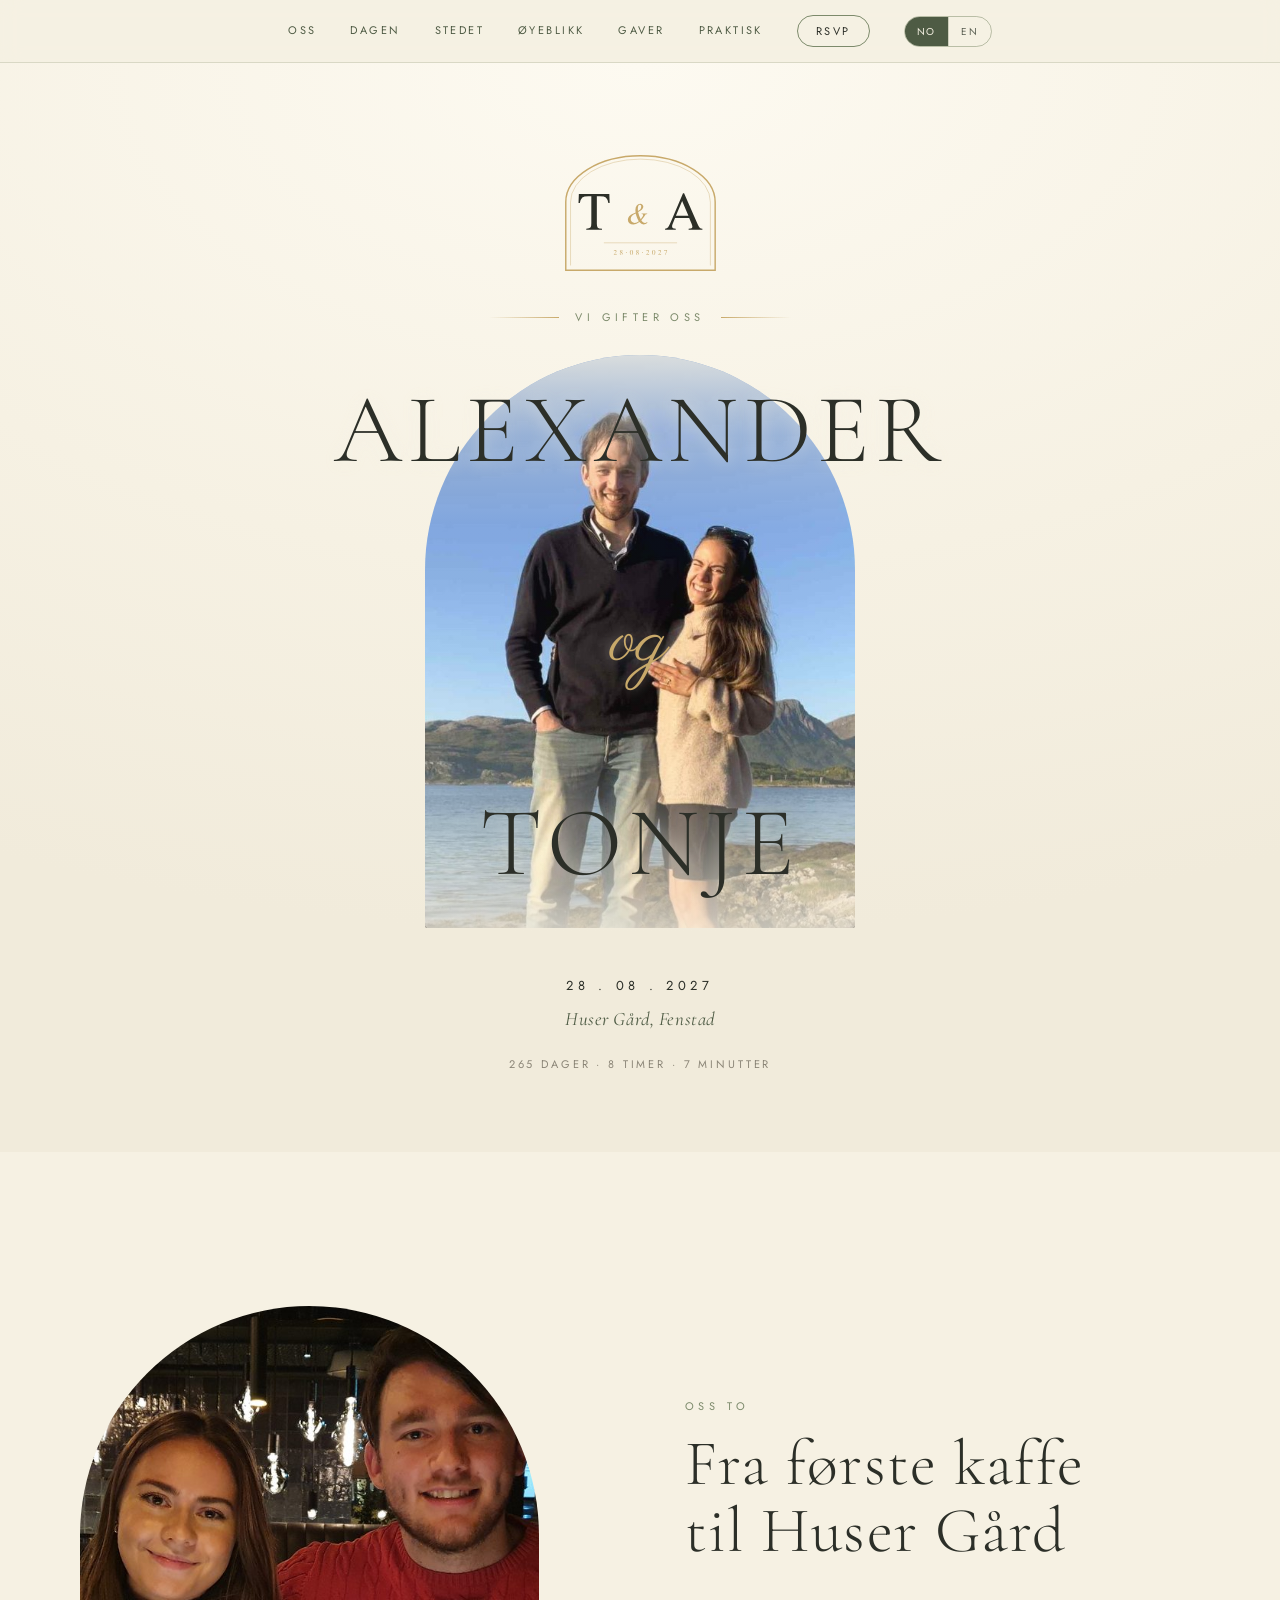
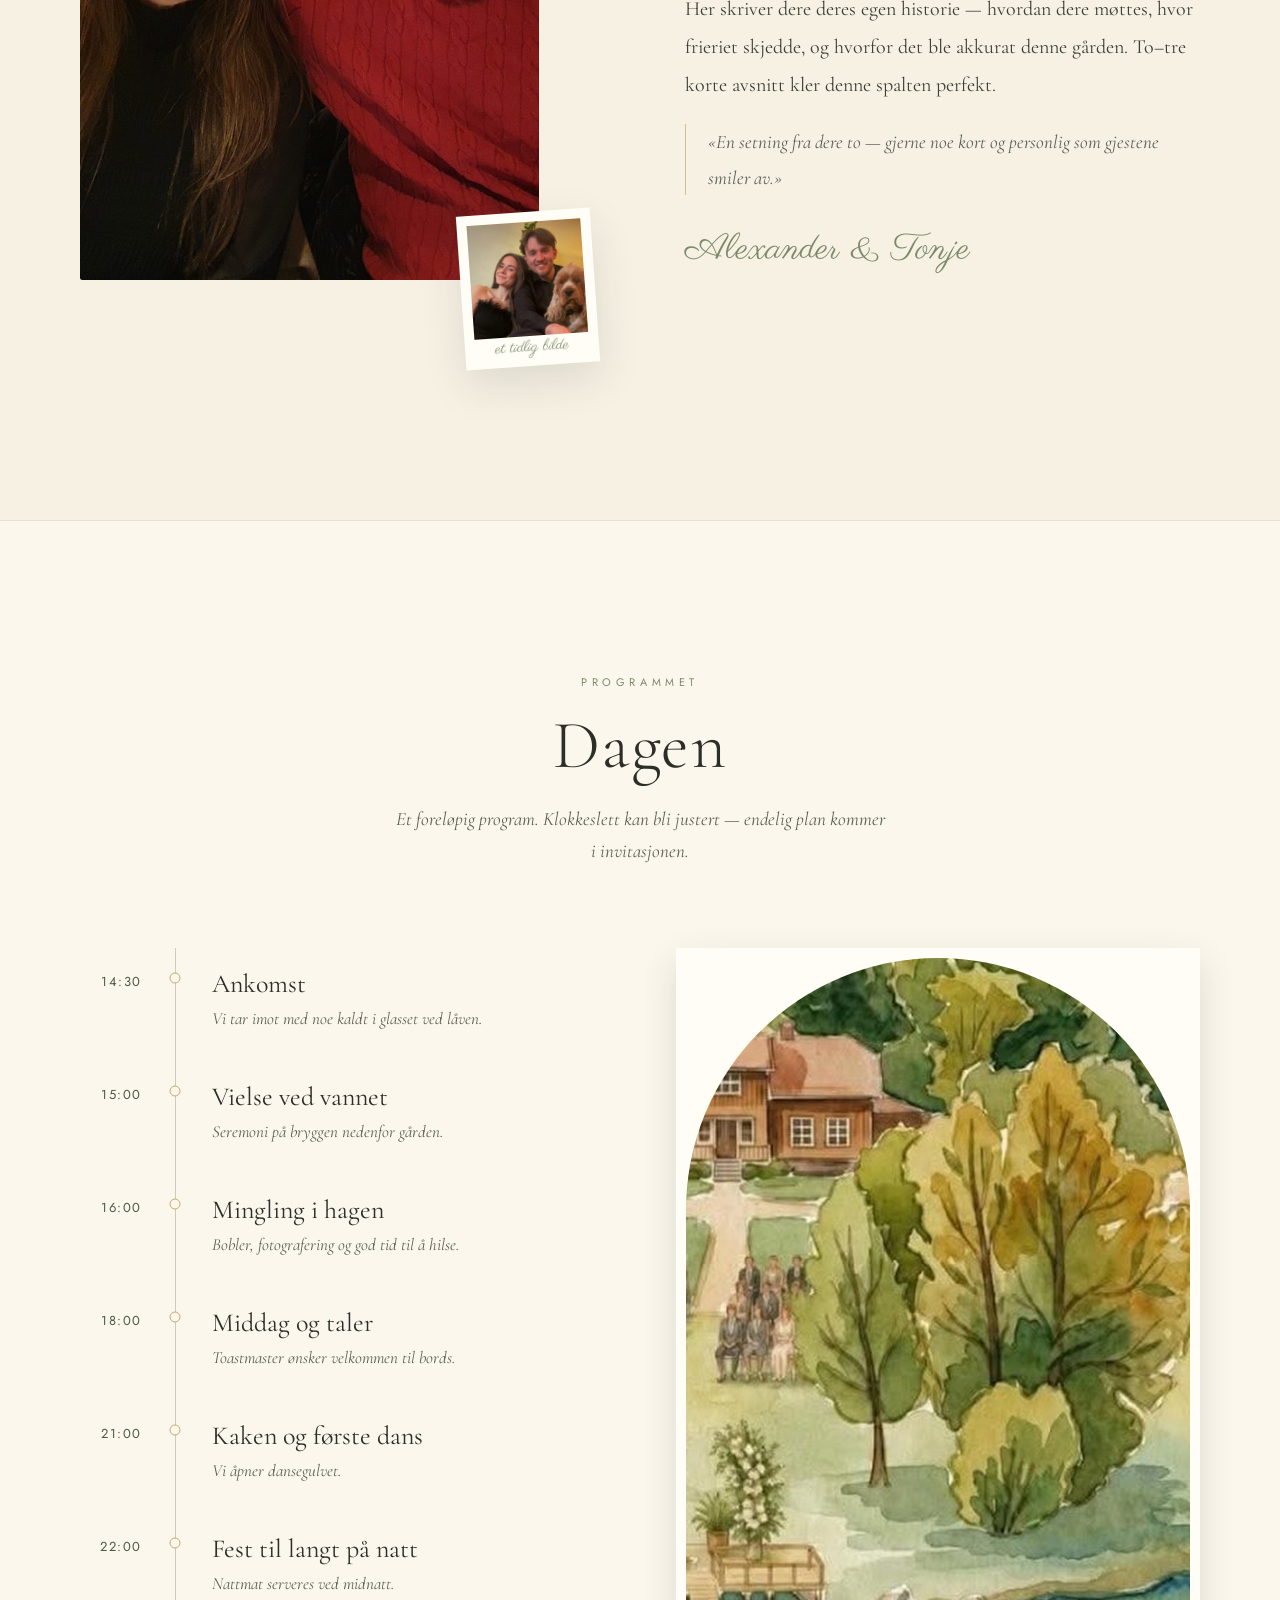
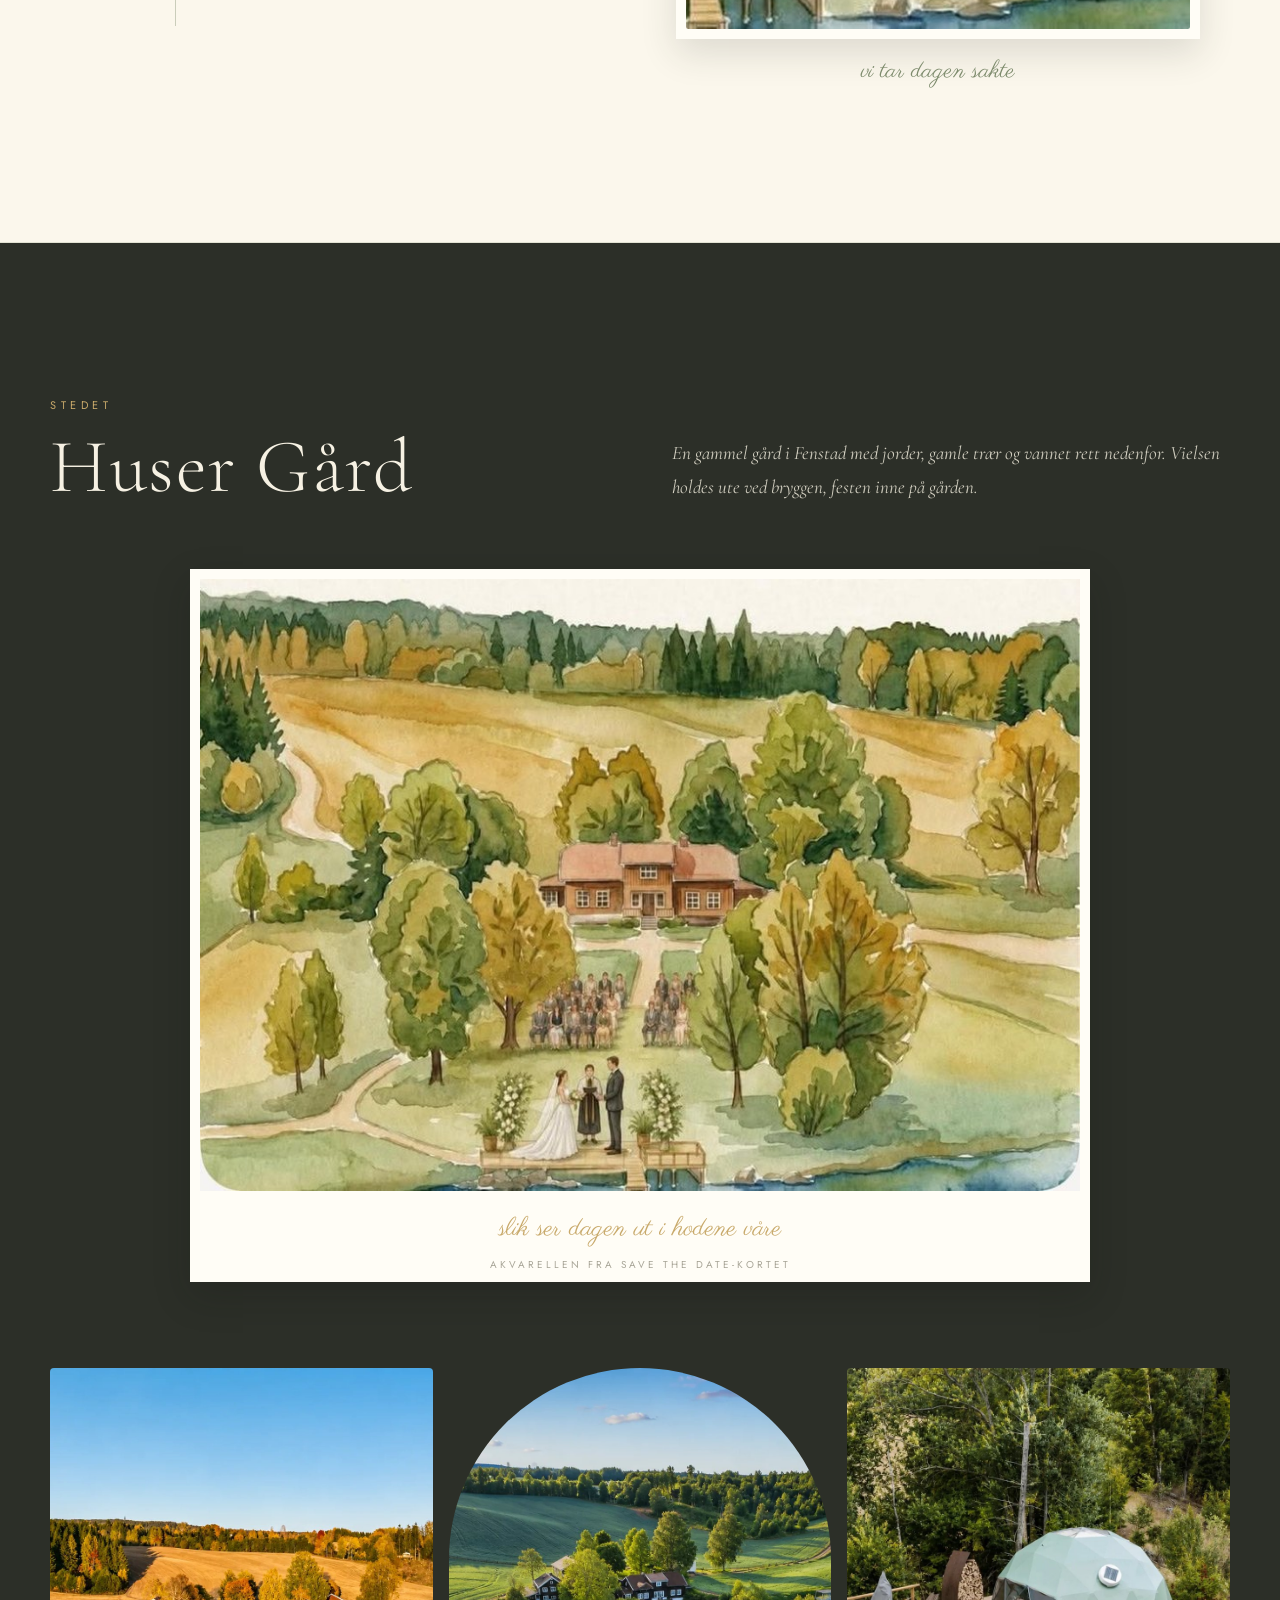
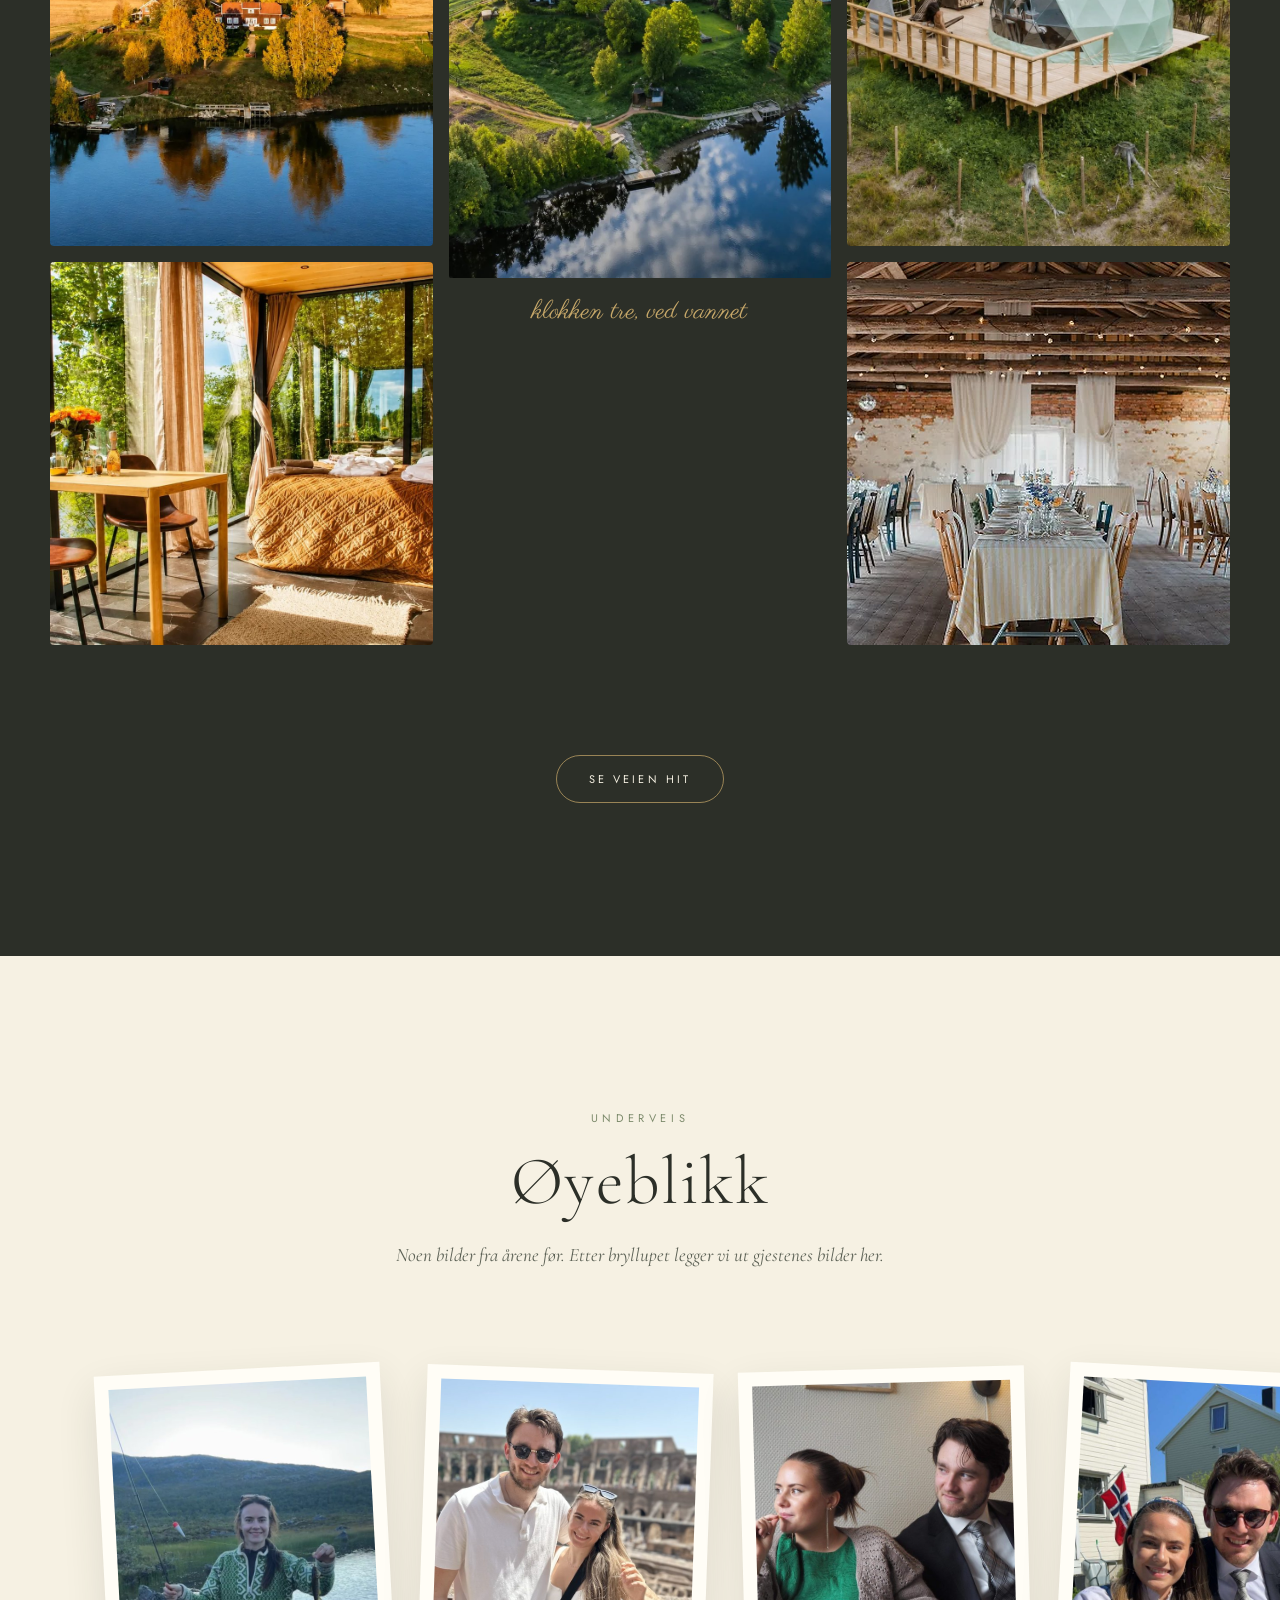
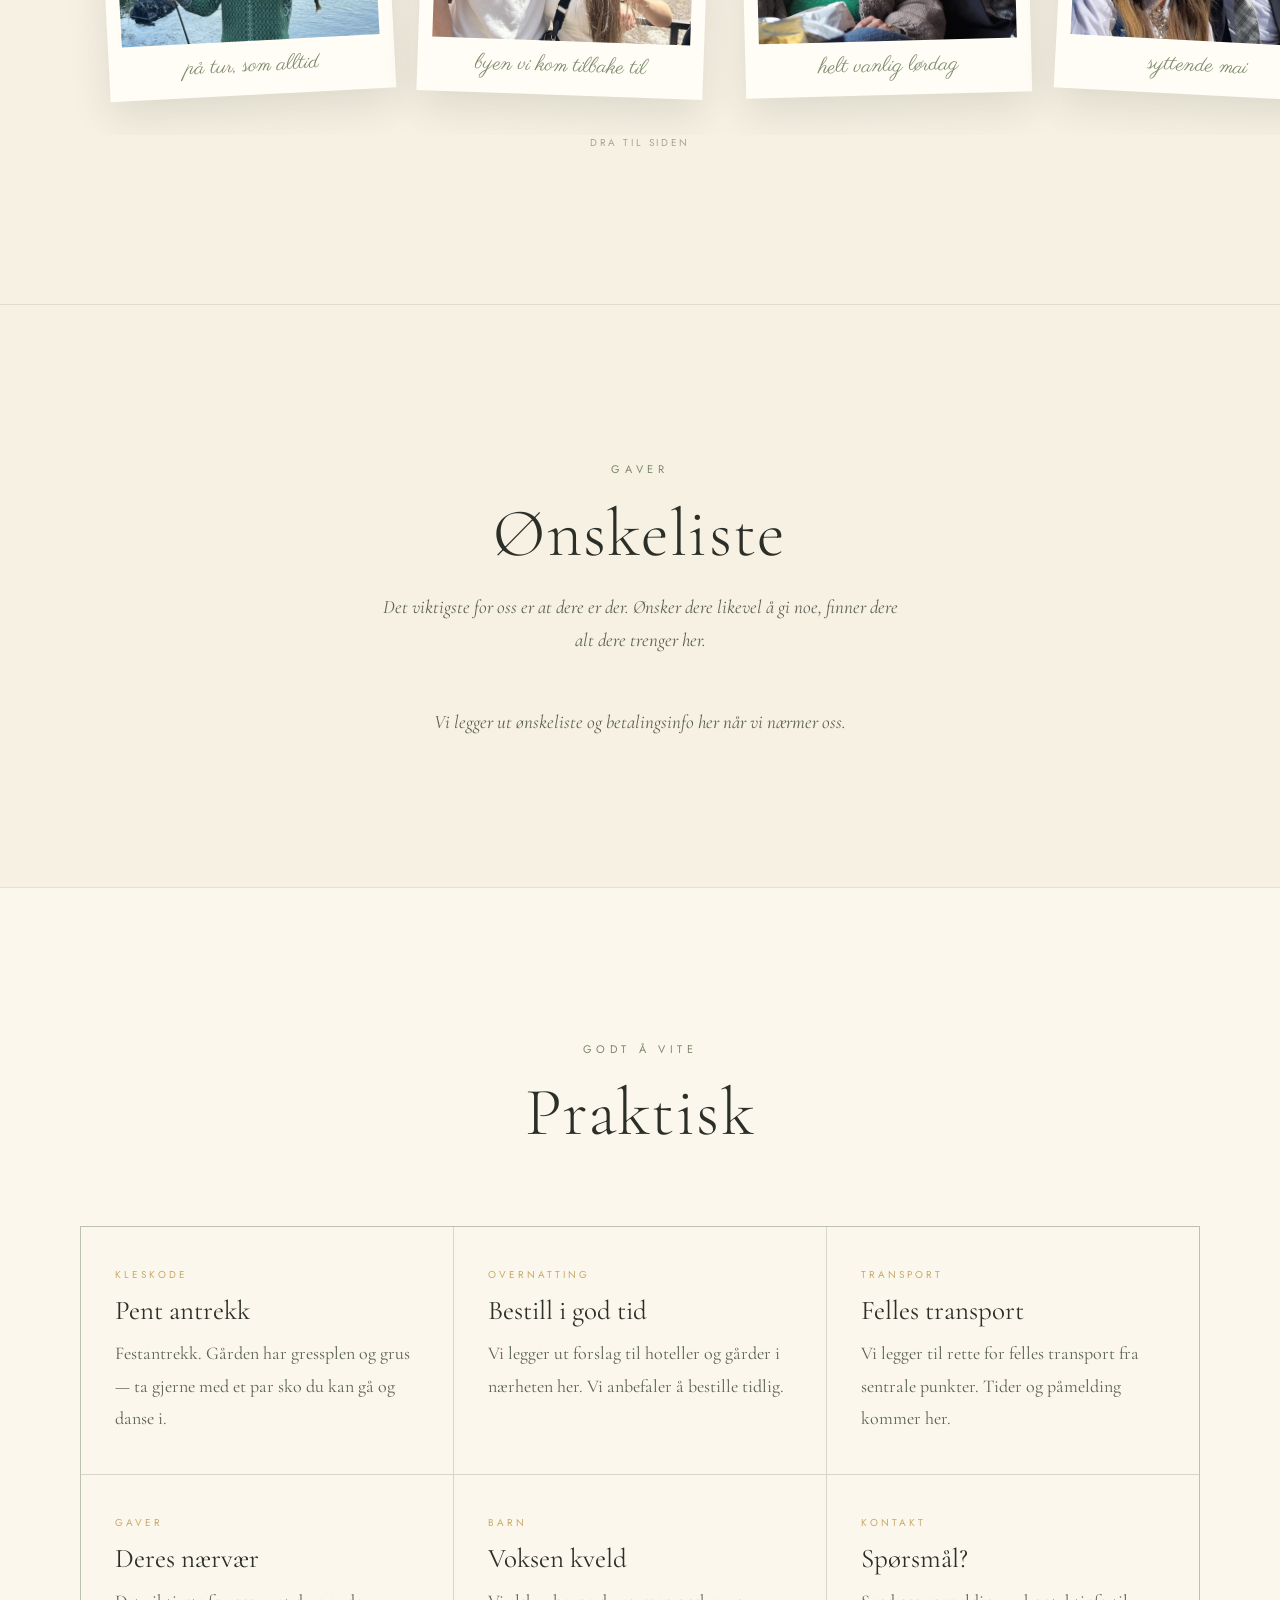
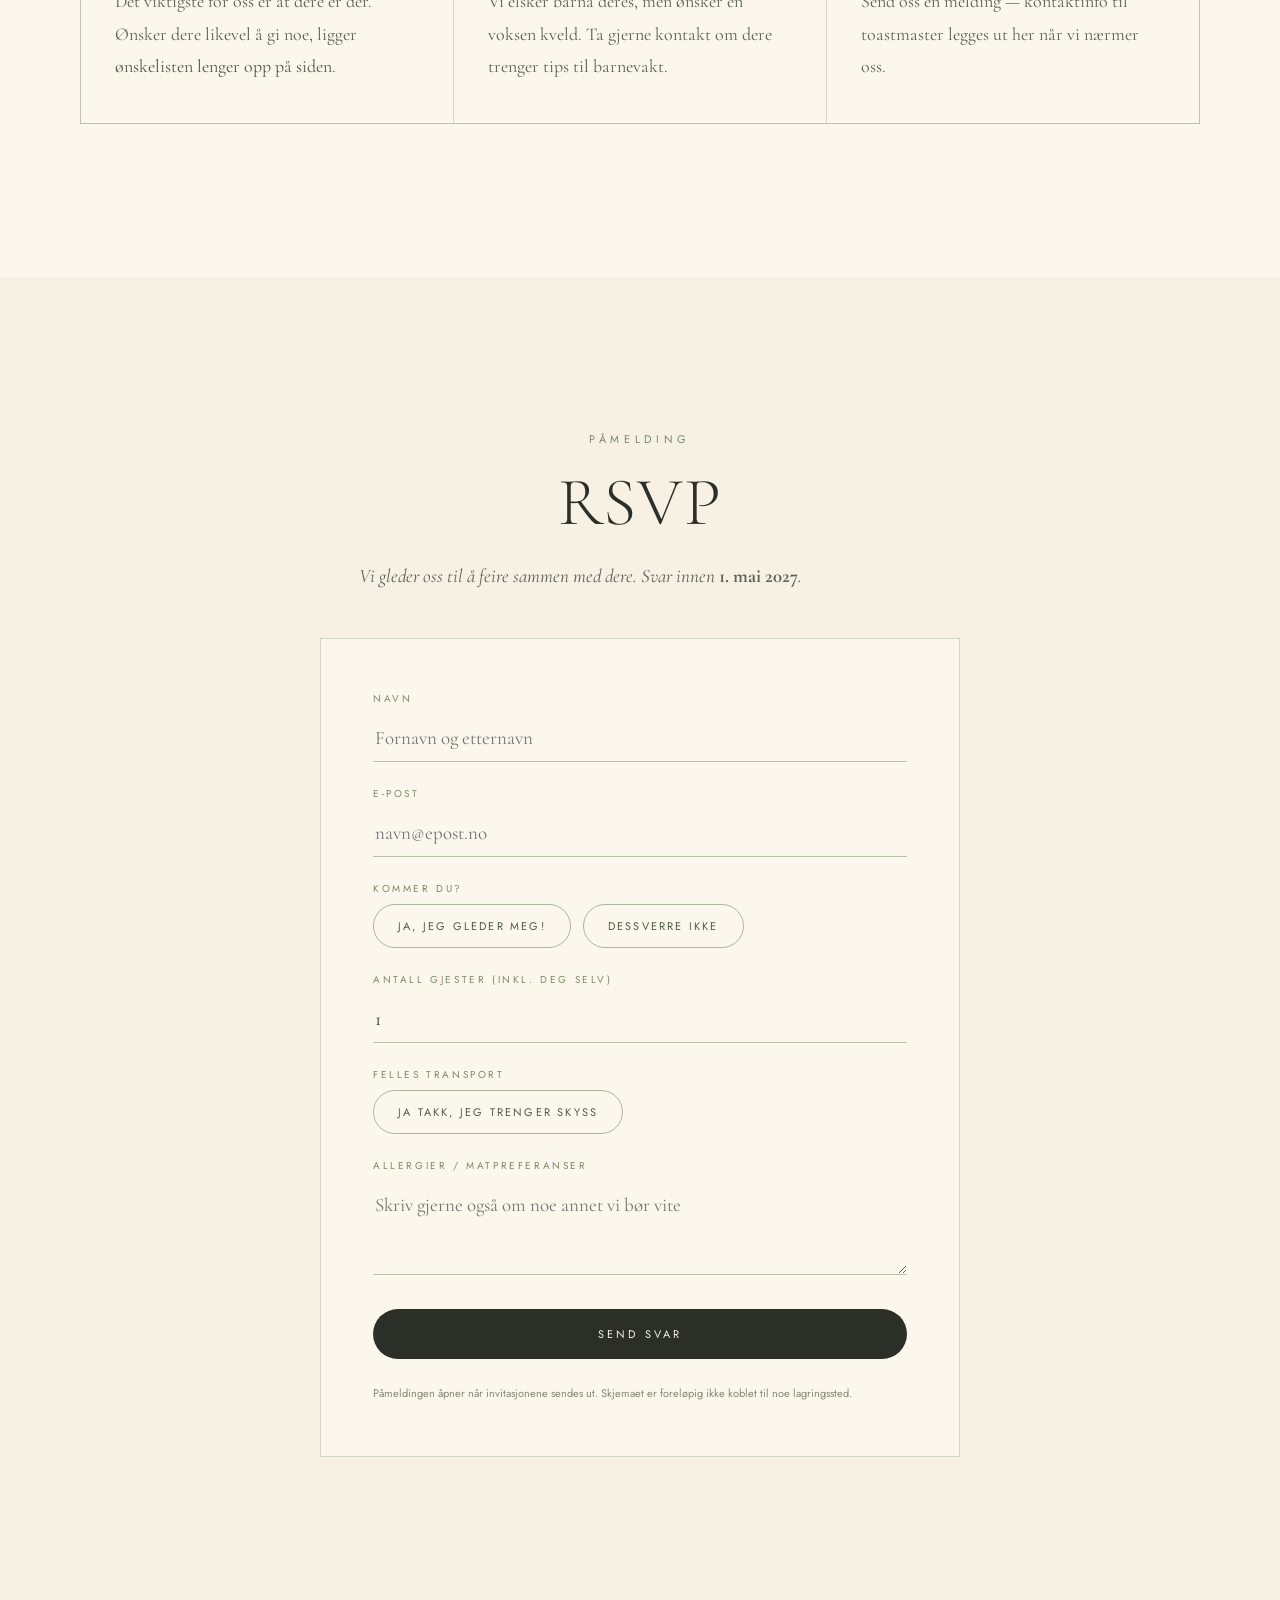
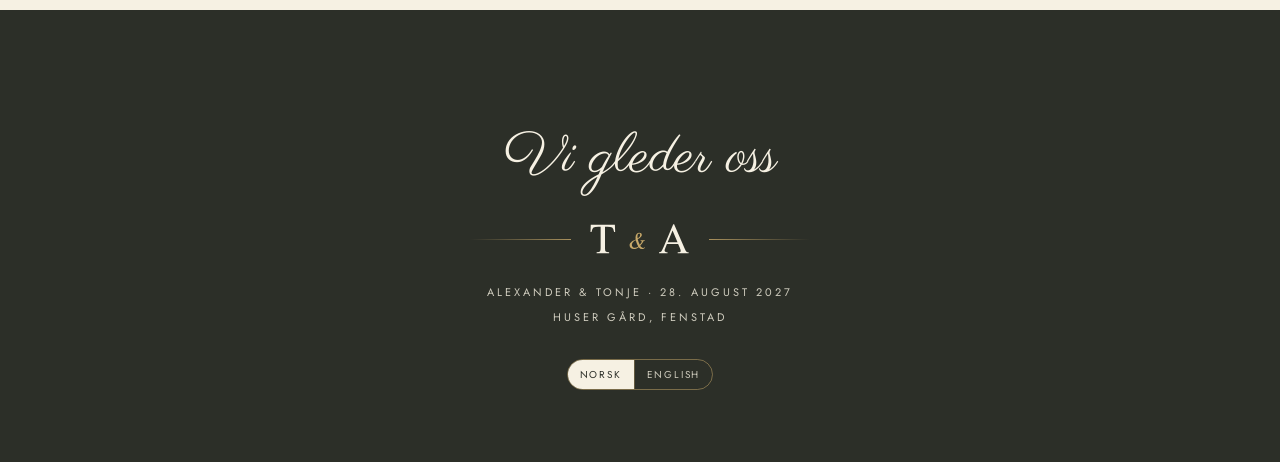
==== commit cc08ab2a: "Rikere monogram og rammeverk for det som gjenstar MONOGRAMMET Merket var for enkelt. Det har na dobb" ====
--- a/index.html
+++ b/index.html
@@ -436,7 +436,7 @@
     margin-bottom: clamp(20px,3.4vw,34px);
     color: var(--ink);
   }
-  .monogram--hero svg{ height: clamp(62px,9vw,92px); }
+  .monogram--hero svg{ height: clamp(84px,12vw,124px); }
   .monogram--foot{ color: var(--on-dark); flex:none; }
   .monogram--foot svg{ height:34px; }
   @media (max-width:620px){ .monogram--foot svg{ height:28px; } }
@@ -484,7 +484,7 @@
 
 <header class="hero" id="innhold">
   <div class="hero__inner">
-    <div class="monogram monogram--hero" aria-hidden="true"><svg xmlns="http://www.w3.org/2000/svg" viewBox="-11.3 84.0 262.5 160.0" role="img" aria-label="T &amp; A"><title>Tonje &amp; Alexander</title><path d="M -3.3 236.0 L -3.3 168.4 A 123.3 76.4 0 0 1 243.3 168.4 L 243.3 236.0 Z" fill="none" stroke="#C8A96A" stroke-width="2.4"/><g fill="currentColor"><path d="M252 620H198Q114 620 85.5 597.0Q57 574 39 492H15L21 662H585L591 492H567Q550 575 521.5 597.5Q493 620 408 620H354V109Q354 54 371.0 38.0Q388 22 450 19V0H158V19Q220 23 236.0 39.5Q252 56 252 120Z" transform="translate(14.74,200.00) scale(0.09063,-0.09063)"/><path d="M706 19V0H451V19Q491 20 506.0 27.0Q521 34 521 53Q521 77 502 120L461 216H199L153 99Q145 78 145 60Q145 19 213 19V0H15V19Q52 21 72.5 47.5Q93 74 139 183L347 674H367L616 106Q640 51 656.0 36.0Q672 21 706 19ZM216 257H447L331 532Z" transform="translate(159.91,200.00) scale(0.09063,-0.09063)"/></g><g fill="#C8A96A"><path d="M586 572Q586 483 414 397Q452 235 501 160Q548 217 564.0 245.0Q580 273 580 299Q580 315 569.5 322.0Q559 329 530 331V350H715V333Q686 329 671.5 322.5Q657 316 649 300Q624 248 520 125Q550 75 578.5 53.0Q607 31 642 31Q672 31 712 61L723 50Q691 13 661.0 -2.5Q631 -18 594 -18Q519 -18 457 61Q380 12 342.5 -3.0Q305 -18 258 -18Q175 -18 125.5 24.5Q76 67 76 140Q76 166 85.0 190.5Q94 215 105.0 233.0Q116 251 138.5 270.5Q161 290 176.0 301.0Q191 312 220.0 327.0Q249 342 260.0 347.5Q271 353 300.5 365.0Q330 377 331 378Q331 385 327.5 417.0Q324 449 324 460Q324 551 369.0 608.5Q414 666 484 666Q527 666 556.5 639.0Q586 612 586 572ZM333 345Q258 317 214.0 267.5Q170 218 170 164Q170 109 206.5 71.5Q243 34 298 34Q371 34 438 90Q387 154 333 345ZM410 428Q474 468 495.5 498.5Q517 529 517 577Q517 607 506.5 620.5Q496 634 472 634Q405 634 405 504Q405 466 410 428Z" transform="translate(95.04,190.40) scale(0.05076,-0.05076)"/></g></svg></div>
+    <div class="monogram monogram--hero" aria-hidden="true"><svg xmlns="http://www.w3.org/2000/svg" viewBox="-13.3 68.0 266.5 208.0" role="img" aria-label="T &amp; A"><title>Tonje &amp; Alexander</title><path d="M -5.3 268.0 L -5.3 153.7 A 125.3 77.7 0 0 1 245.3 153.7 L 245.3 268.0 Z" fill="none" stroke="#C8A96A" stroke-width="2.4"/><path d="M 2.7 260.0 L 2.7 153.7 A 117.3 72.1 0 0 1 237.3 153.7 L 237.3 260.0" fill="none" stroke="#C8A96A" stroke-width="0.9" opacity=".7"/><g fill="currentColor"><path d="M252 620H198Q114 620 85.5 597.0Q57 574 39 492H15L21 662H585L591 492H567Q550 575 521.5 597.5Q493 620 408 620H354V109Q354 54 371.0 38.0Q388 22 450 19V0H158V19Q220 23 236.0 39.5Q252 56 252 120Z" transform="translate(14.74,200.00) scale(0.09063,-0.09063)"/><path d="M706 19V0H451V19Q491 20 506.0 27.0Q521 34 521 53Q521 77 502 120L461 216H199L153 99Q145 78 145 60Q145 19 213 19V0H15V19Q52 21 72.5 47.5Q93 74 139 183L347 674H367L616 106Q640 51 656.0 36.0Q672 21 706 19ZM216 257H447L331 532Z" transform="translate(159.91,200.00) scale(0.09063,-0.09063)"/></g><g fill="#C8A96A"><path d="M586 572Q586 483 414 397Q452 235 501 160Q548 217 564.0 245.0Q580 273 580 299Q580 315 569.5 322.0Q559 329 530 331V350H715V333Q686 329 671.5 322.5Q657 316 649 300Q624 248 520 125Q550 75 578.5 53.0Q607 31 642 31Q672 31 712 61L723 50Q691 13 661.0 -2.5Q631 -18 594 -18Q519 -18 457 61Q380 12 342.5 -3.0Q305 -18 258 -18Q175 -18 125.5 24.5Q76 67 76 140Q76 166 85.0 190.5Q94 215 105.0 233.0Q116 251 138.5 270.5Q161 290 176.0 301.0Q191 312 220.0 327.0Q249 342 260.0 347.5Q271 353 300.5 365.0Q330 377 331 378Q331 385 327.5 417.0Q324 449 324 460Q324 551 369.0 608.5Q414 666 484 666Q527 666 556.5 639.0Q586 612 586 572ZM333 345Q258 317 214.0 267.5Q170 218 170 164Q170 109 206.5 71.5Q243 34 298 34Q371 34 438 90Q387 154 333 345ZM410 428Q474 468 495.5 498.5Q517 529 517 577Q517 607 506.5 620.5Q496 634 472 634Q405 634 405 504Q405 466 410 428Z" transform="translate(95.04,190.40) scale(0.05076,-0.05076)"/></g><path d="M 58.6 222.0 L 181.4 222.0" stroke="#C8A96A" stroke-width="0.9" opacity=".7"/><g fill="#C8A96A"><path d="M31 477Q36 500 41.0 517.0Q46 534 62.5 566.5Q79 599 99.5 620.5Q120 642 156.5 659.0Q193 676 239 676Q317 676 370.5 625.0Q424 574 424 499Q424 386 296 252L128 76H367Q401 76 417.5 87.5Q434 99 462 142L475 137L420 0H30V12L208 201Q338 339 338 461Q338 524 299.0 563.0Q260 602 197 602Q145 602 113.5 573.5Q82 545 52 472Z" transform="translate(74.64,242.00) scale(0.01200,-0.01200)"/><path d="M290 371Q380 304 412.5 258.5Q445 213 445 155Q445 78 391.5 32.0Q338 -14 248 -14Q163 -14 109.5 32.0Q56 78 56 151Q56 202 80.5 236.5Q105 271 186 332Q107 401 84.5 435.0Q62 469 62 518Q62 586 116.0 631.0Q170 676 252 676Q327 676 375.5 636.0Q424 596 424 534Q424 483 394.0 447.0Q364 411 290 371ZM212 312Q168 277 150.0 242.0Q132 207 132 159Q132 94 167.0 54.0Q202 14 259 14Q308 14 338.5 44.5Q369 75 369 124Q369 140 365.5 154.0Q362 168 358.5 178.5Q355 189 344.5 202.0Q334 215 327.5 222.5Q321 230 304.0 244.0Q287 258 278.5 264.0Q270 270 246.5 287.0Q223 304 212 312ZM261 389Q262 390 274.5 398.5Q287 407 292.5 412.0Q298 417 309.5 427.5Q321 438 327.0 447.5Q333 457 340.5 470.5Q348 484 351.5 500.5Q355 517 355 535Q355 587 325.0 617.5Q295 648 244 648Q197 648 166.5 620.0Q136 592 136 549Q136 507 165.0 470.0Q194 433 261 389Z" transform="translate(84.72,242.00) scale(0.01200,-0.01200)"/><path d="M125 385Q148 385 164.5 368.0Q181 351 181 328Q181 306 164.0 290.0Q147 274 124 274Q102 274 86.0 290.0Q70 306 70 328Q70 351 86.5 368.0Q103 385 125 385Z" transform="translate(94.80,242.00) scale(0.01200,-0.01200)"/><path d="M24 336Q24 481 86.0 578.5Q148 676 254 676Q352 676 414.0 580.0Q476 484 476 330Q476 178 414.0 82.0Q352 -14 250.0 -14.0Q148 -14 86.0 84.0Q24 182 24 336ZM251 650Q120 650 120 327Q120 12 250.0 12.0Q380 12 380 328Q380 485 347.0 567.5Q314 650 251 650Z" transform="translate(101.88,242.00) scale(0.01200,-0.01200)"/><path d="M290 371Q380 304 412.5 258.5Q445 213 445 155Q445 78 391.5 32.0Q338 -14 248 -14Q163 -14 109.5 32.0Q56 78 56 151Q56 202 80.5 236.5Q105 271 186 332Q107 401 84.5 435.0Q62 469 62 518Q62 586 116.0 631.0Q170 676 252 676Q327 676 375.5 636.0Q424 596 424 534Q424 483 394.0 447.0Q364 411 290 371ZM212 312Q168 277 150.0 242.0Q132 207 132 159Q132 94 167.0 54.0Q202 14 259 14Q308 14 338.5 44.5Q369 75 369 124Q369 140 365.5 154.0Q362 168 358.5 178.5Q355 189 344.5 202.0Q334 215 327.5 222.5Q321 230 304.0 244.0Q287 258 278.5 264.0Q270 270 246.5 287.0Q223 304 212 312ZM261 389Q262 390 274.5 398.5Q287 407 292.5 412.0Q298 417 309.5 427.5Q321 438 327.0 447.5Q333 457 340.5 470.5Q348 484 351.5 500.5Q355 517 355 535Q355 587 325.0 617.5Q295 648 244 648Q197 648 166.5 620.0Q136 592 136 549Q136 507 165.0 470.0Q194 433 261 389Z" transform="translate(111.96,242.00) scale(0.01200,-0.01200)"/><path d="M125 385Q148 385 164.5 368.0Q181 351 181 328Q181 306 164.0 290.0Q147 274 124 274Q102 274 86.0 290.0Q70 306 70 328Q70 351 86.5 368.0Q103 385 125 385Z" transform="translate(122.04,242.00) scale(0.01200,-0.01200)"/><path d="M31 477Q36 500 41.0 517.0Q46 534 62.5 566.5Q79 599 99.5 620.5Q120 642 156.5 659.0Q193 676 239 676Q317 676 370.5 625.0Q424 574 424 499Q424 386 296 252L128 76H367Q401 76 417.5 87.5Q434 99 462 142L475 137L420 0H30V12L208 201Q338 339 338 461Q338 524 299.0 563.0Q260 602 197 602Q145 602 113.5 573.5Q82 545 52 472Z" transform="translate(129.12,242.00) scale(0.01200,-0.01200)"/><path d="M24 336Q24 481 86.0 578.5Q148 676 254 676Q352 676 414.0 580.0Q476 484 476 330Q476 178 414.0 82.0Q352 -14 250.0 -14.0Q148 -14 86.0 84.0Q24 182 24 336ZM251 650Q120 650 120 327Q120 12 250.0 12.0Q380 12 380 328Q380 485 347.0 567.5Q314 650 251 650Z" transform="translate(139.20,242.00) scale(0.01200,-0.01200)"/><path d="M31 477Q36 500 41.0 517.0Q46 534 62.5 566.5Q79 599 99.5 620.5Q120 642 156.5 659.0Q193 676 239 676Q317 676 370.5 625.0Q424 574 424 499Q424 386 296 252L128 76H367Q401 76 417.5 87.5Q434 99 462 142L475 137L420 0H30V12L208 201Q338 339 338 461Q338 524 299.0 563.0Q260 602 197 602Q145 602 113.5 573.5Q82 545 52 472Z" transform="translate(149.28,242.00) scale(0.01200,-0.01200)"/><path d="M449 662V646L237 -8H172L370 588H153Q112 588 90.5 573.0Q69 558 37 507L20 515L79 662Z" transform="translate(159.36,242.00) scale(0.01200,-0.01200)"/></g></svg></div>
 
     <div class="hero__kicker">
       <i></i>
@@ -687,7 +687,7 @@
 
     <div class="stedet__cta" data-reveal>
       <!-- TEKST: bytt til delt kartlenke med riktig pin -->
-      <a class="btn-ghost" href="https://maps.google.com/?q=Huser+G%C3%A5rd+Fenstad" target="_blank" rel="noopener">
+      <a class="btn-ghost" id="kart-lenke" href="https://maps.google.com/?q=Huser+G%C3%A5rd+Fenstad" target="_blank" rel="noopener">
         <span class="no">Se veien hit</span><span class="en">Find your way here</span>
       </a>
     </div>
@@ -756,6 +756,8 @@
         <span class="gavekort__hjelp"><span class="no">Merk gjerne med navnet ditt</span><span class="en">Please add your name</span></span>
         <button class="kopier" type="button" data-kopier="gave-vipps-nr"
                 data-etikett-no="Kopier nummer" data-etikett-en="Copy number">Kopier nummer</button>
+        <a class="btn-line" id="gave-vipps-lenke" href="#" target="_blank" rel="noopener" hidden
+           style="margin-top:10px"><span class="no">Åpne i Vipps</span><span class="en">Open in Vipps</span></a>
       </div>
       <div class="gavekort" id="gave-konto" hidden>
         <span class="gavekort__tag"><span class="no">Bankkonto</span><span class="en">Bank account</span></span>
@@ -812,12 +814,21 @@
         <div class="card__body no">Vi elsker barna deres, men ønsker en voksen kveld. Ta gjerne kontakt om dere trenger tips til barnevakt.</div>
         <div class="card__body en">We love your children, but we would like an adult evening. Do get in touch if you need help finding a babysitter.</div>
       </div>
-      <!-- TEKST: kontaktinfo til toastmaster -->
       <div class="card">
         <div class="card__tag"><span class="no">Kontakt</span><span class="en">Contact</span></div>
         <div class="card__title"><span class="no">Spørsmål?</span><span class="en">Questions?</span></div>
-        <div class="card__body no">Send oss en melding — kontaktinfo til toastmaster legges ut her når vi nærmer oss.</div>
-        <div class="card__body en">Send us a message — the toastmaster’s details will appear here closer to the day.</div>
+        <!-- Fylles fra KONFIG. Uten toastmaster-verdier vises teksten under. -->
+        <div class="card__body" id="kontakt-tom">
+          <span class="no">Send oss en melding — kontaktinfo til toastmaster legges ut her når vi nærmer oss.</span>
+          <span class="en">Send us a message — the toastmaster’s details will appear here closer to the day.</span>
+        </div>
+        <div class="card__body" id="kontakt-fylt" hidden>
+          <span class="no">Spør gjerne toastmasteren vår, </span><span class="en">Do ask our toastmaster, </span>
+          <span id="kontakt-navn"></span><span class="no">:</span><span class="en">:</span><br>
+          <a id="kontakt-tlf" href="#" hidden></a>
+          <span id="kontakt-skille" hidden> · </span>
+          <a id="kontakt-epost" href="#" hidden></a>
+        </div>
       </div>
     </div>
   </div>
@@ -983,10 +994,21 @@
 
     /* Gaver — hvert felt gir ett kort. Tomt felt = kortet vises ikke.
        Er alle tomme, står det at ønskelisten kommer senere. */
-    onskelisteUrl:  '',
-    onskelisteNavn: '',
-    vipps:          '',
-    kontonummer:    ''
+    onskelisteUrl:  '',          // f.eks. 'https://www.jotex.no/onskeliste/...'
+    onskelisteNavn: '',          // vises på kortet; står den tom brukes «Ønskelisten vår»
+    vipps:          '',          // f.eks. '12 34 56' — vises og kan kopieres
+    vippsLenke:     '',          // valgfritt: 'https://qr.vipps.no/...' gir en knapp i tillegg
+    kontonummer:    '',          // f.eks. '1234.56.78901'
+
+    /* Kart — pek på en delt lenke med riktig pin.
+       Står den tom, brukes et Google Maps-søk på «Huser Gård Fenstad». */
+    kartLenke:      '',
+
+    /* Toastmaster — fyll inn navn og minst én av tlf/e-post.
+       Er alt tomt, står det at kontaktinfo kommer senere. */
+    toastmasterNavn:  '',
+    toastmasterTlf:   '',        // f.eks. '900 00 000'
+    toastmasterEpost: ''
   };
 
   /* ── Gaveseksjonen — bygges av KONFIG over ── */
@@ -1005,6 +1027,10 @@
     if(KONFIG.vipps){
       document.getElementById('gave-vipps-nr').textContent = KONFIG.vipps;
       document.getElementById('gave-vipps').hidden = false; noe = true;
+      if(KONFIG.vippsLenke){
+        var vl = document.getElementById('gave-vipps-lenke');
+        vl.href = KONFIG.vippsLenke; vl.hidden = false;
+      }
     }
     if(KONFIG.kontonummer){
       document.getElementById('gave-konto-nr').textContent = KONFIG.kontonummer;
@@ -1053,6 +1079,58 @@
         });
       });
     });
+  })();
+
+  /* ── Kart og toastmaster — fylles fra KONFIG ── */
+  (function(){
+    if(KONFIG.kartLenke){
+      document.getElementById('kart-lenke').href = KONFIG.kartLenke;
+    }
+
+    var navn  = KONFIG.toastmasterNavn,
+        tlf   = KONFIG.toastmasterTlf,
+        epost = KONFIG.toastmasterEpost;
+    if(!(navn && (tlf || epost))) return;      /* uten navn OG en kanal: la teksten stå */
+
+    document.getElementById('kontakt-navn').textContent = navn;
+    if(tlf){
+      var a = document.getElementById('kontakt-tlf');
+      a.href = 'tel:' + tlf.replace(/\s/g,'');
+      a.textContent = tlf; a.hidden = false;
+    }
+    if(epost){
+      var e = document.getElementById('kontakt-epost');
+      e.href = 'mailto:' + epost;
+      e.textContent = epost; e.hidden = false;
+    }
+    if(tlf && epost) document.getElementById('kontakt-skille').hidden = false;
+    document.getElementById('kontakt-tom').hidden  = true;
+    document.getElementById('kontakt-fylt').hidden = false;
+  })();
+
+  /* ── Oppsettsjekk ──
+     Lister opp hva som fortsatt mangler i KONFIG. Vises bare under
+     utvikling eller med ?oppsett i adressen — gjestene ser den aldri. */
+  (function(){
+    var vis = /^(localhost|127\.0\.0\.1)$/.test(location.hostname)
+              || location.search.indexOf('oppsett') !== -1;
+    if(!vis) return;
+    var savner = [];
+    if(!KONFIG.rsvpEndepunkt && !KONFIG.rsvpEpost)
+      savner.push('rsvpEndepunkt ELLER rsvpEpost — RSVP lagrer ingenting');
+    if(!KONFIG.vipps)            savner.push('vipps');
+    if(!KONFIG.kontonummer)      savner.push('kontonummer');
+    if(!KONFIG.onskelisteUrl)    savner.push('onskelisteUrl');
+    if(!KONFIG.kartLenke)        savner.push('kartLenke — bruker Google-søk i mellomtiden');
+    if(!KONFIG.toastmasterNavn)  savner.push('toastmasterNavn');
+    if(!KONFIG.toastmasterTlf && !KONFIG.toastmasterEpost)
+      savner.push('toastmasterTlf eller toastmasterEpost');
+    if(savner.length){
+      console.info('%cOppsett — dette gjenstår i KONFIG:', 'font-weight:bold');
+      savner.forEach(function(x){ console.info('  · ' + x); });
+    } else {
+      console.info('Oppsett: alt i KONFIG er fylt ut.');
+    }
   })();
 
   /* ── RSVP ── */
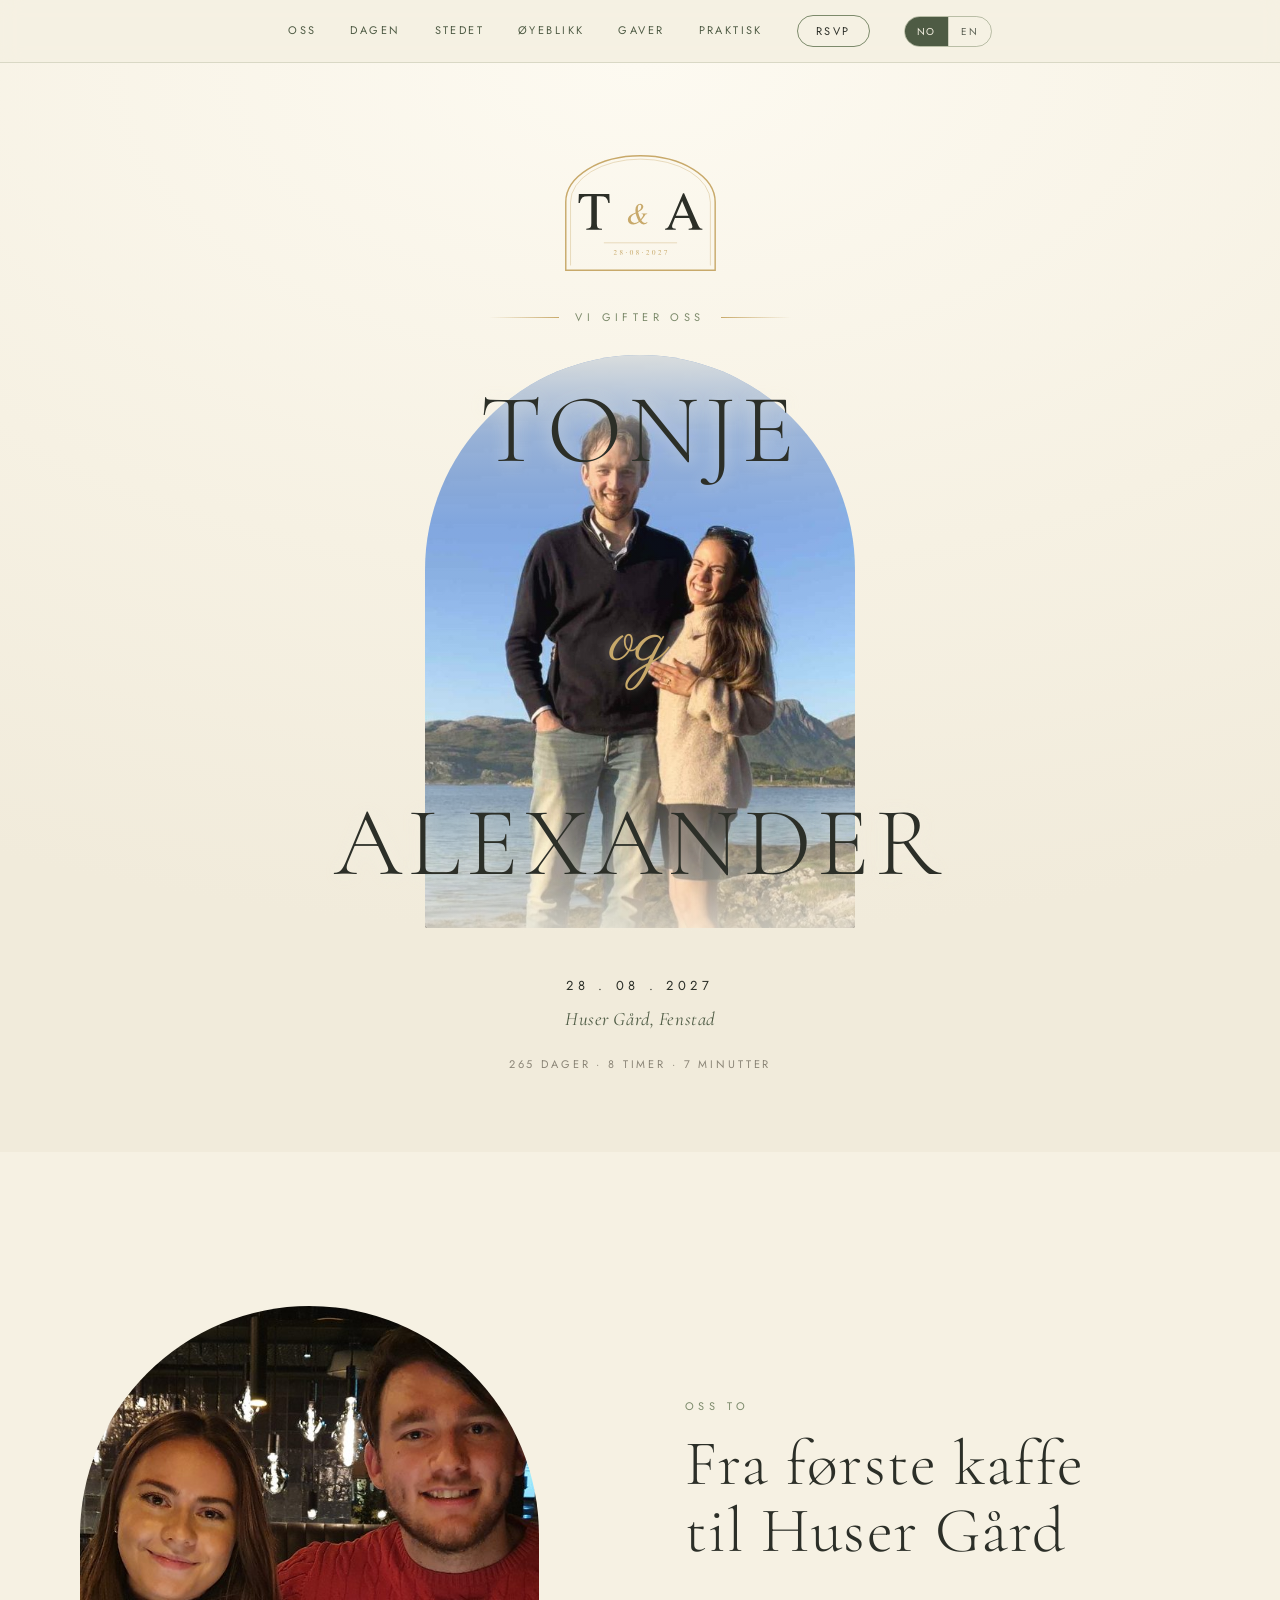
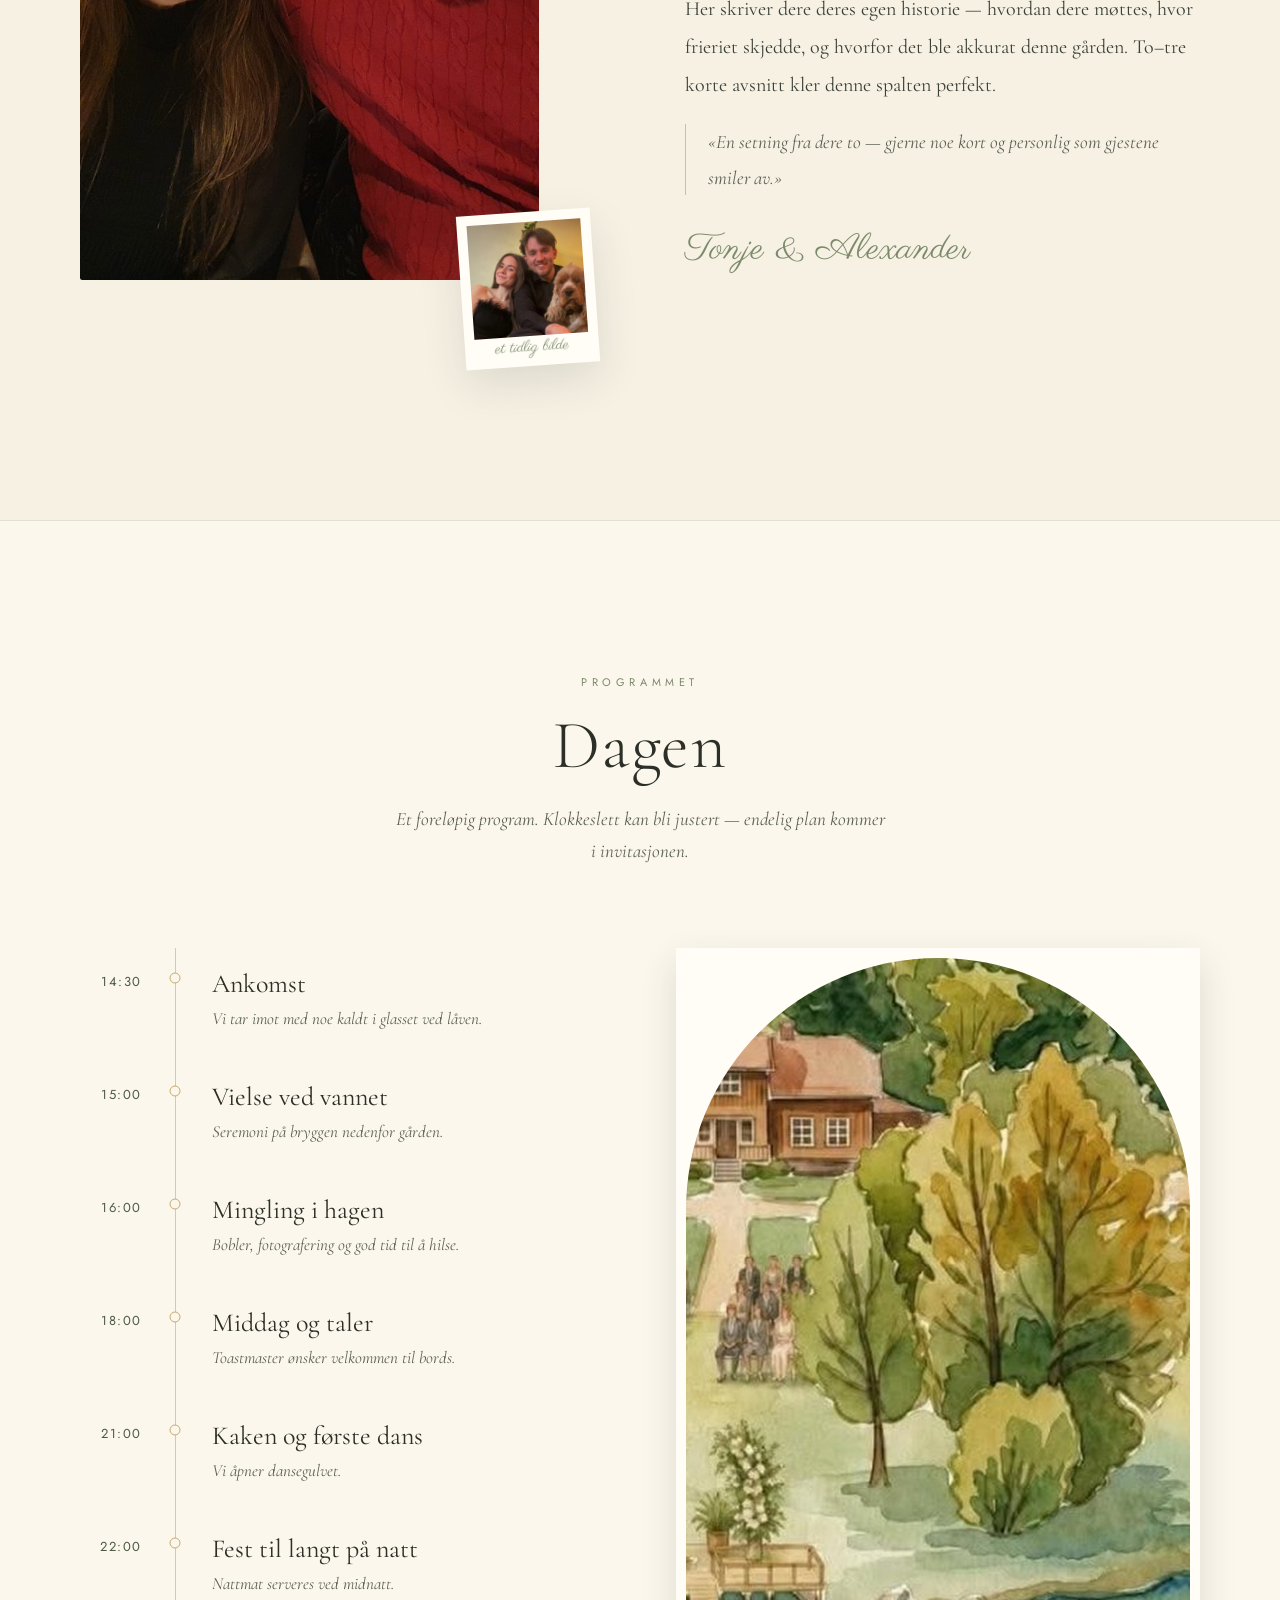
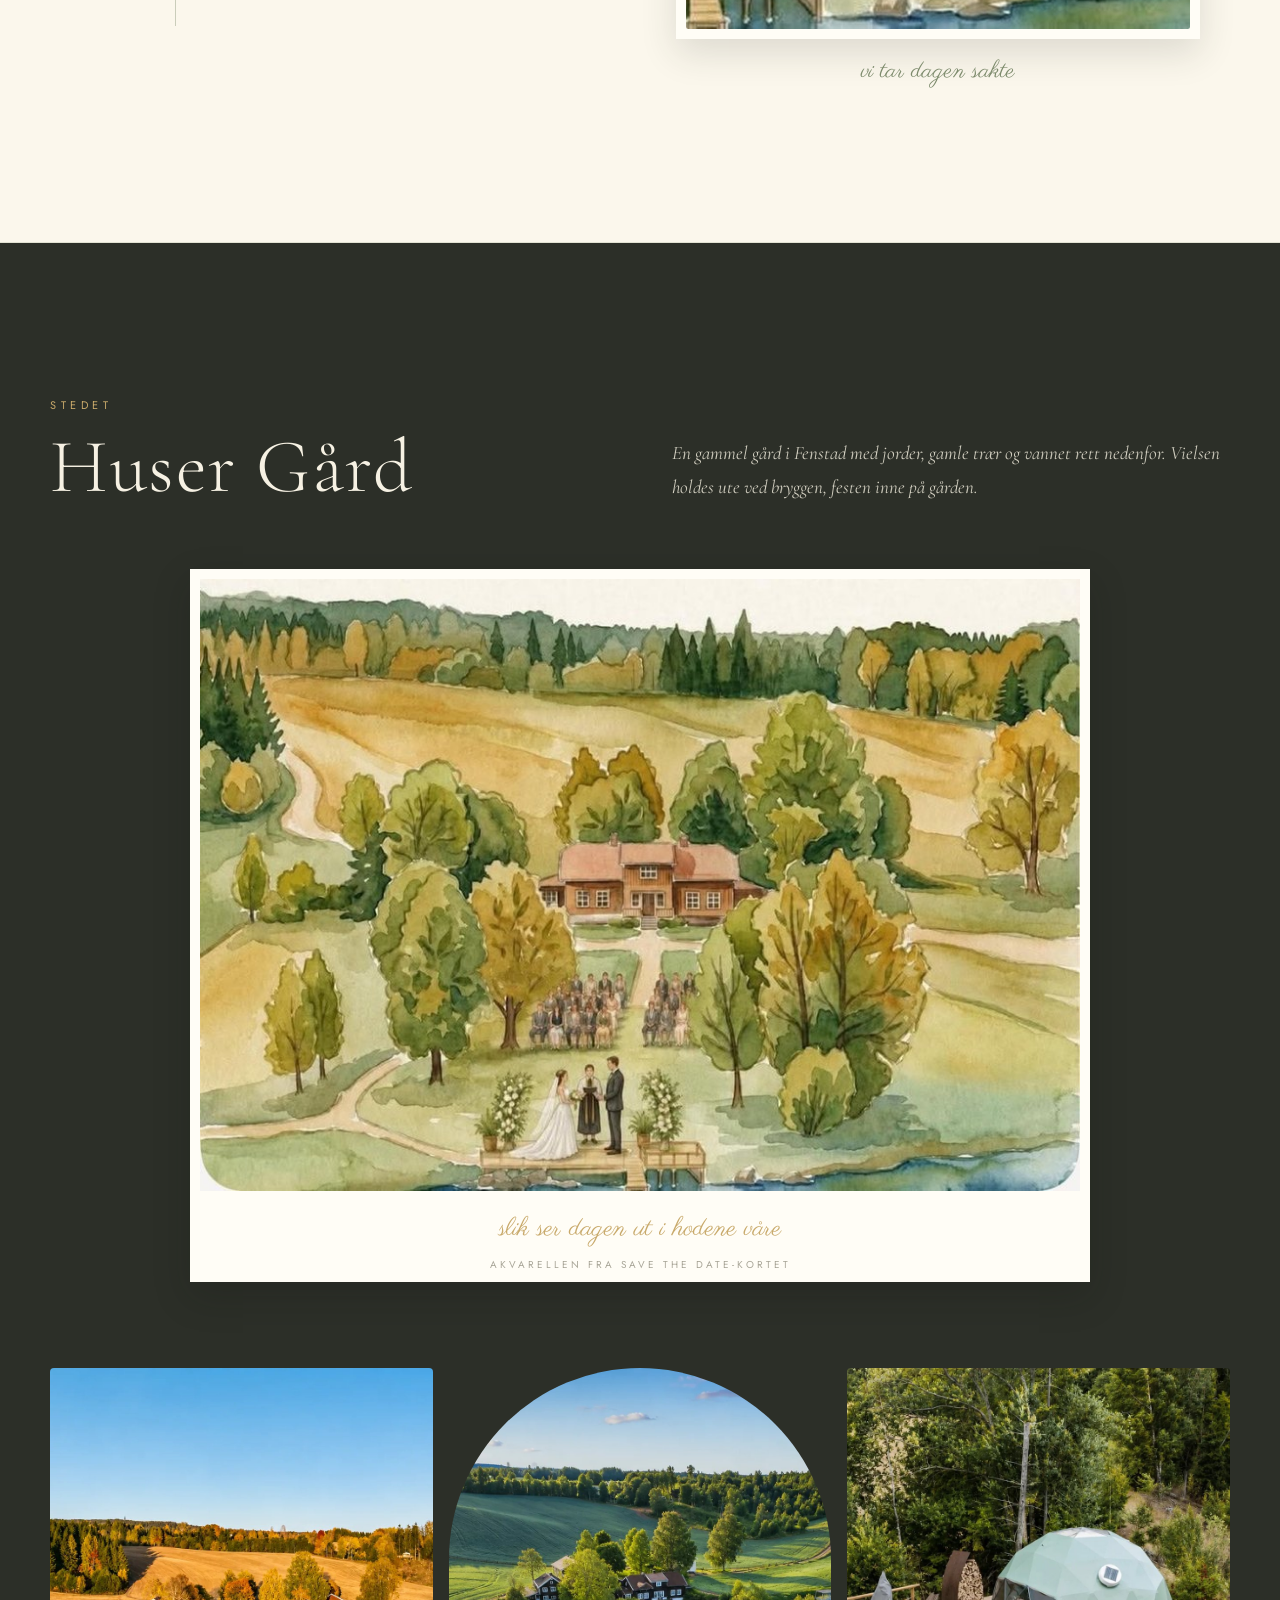
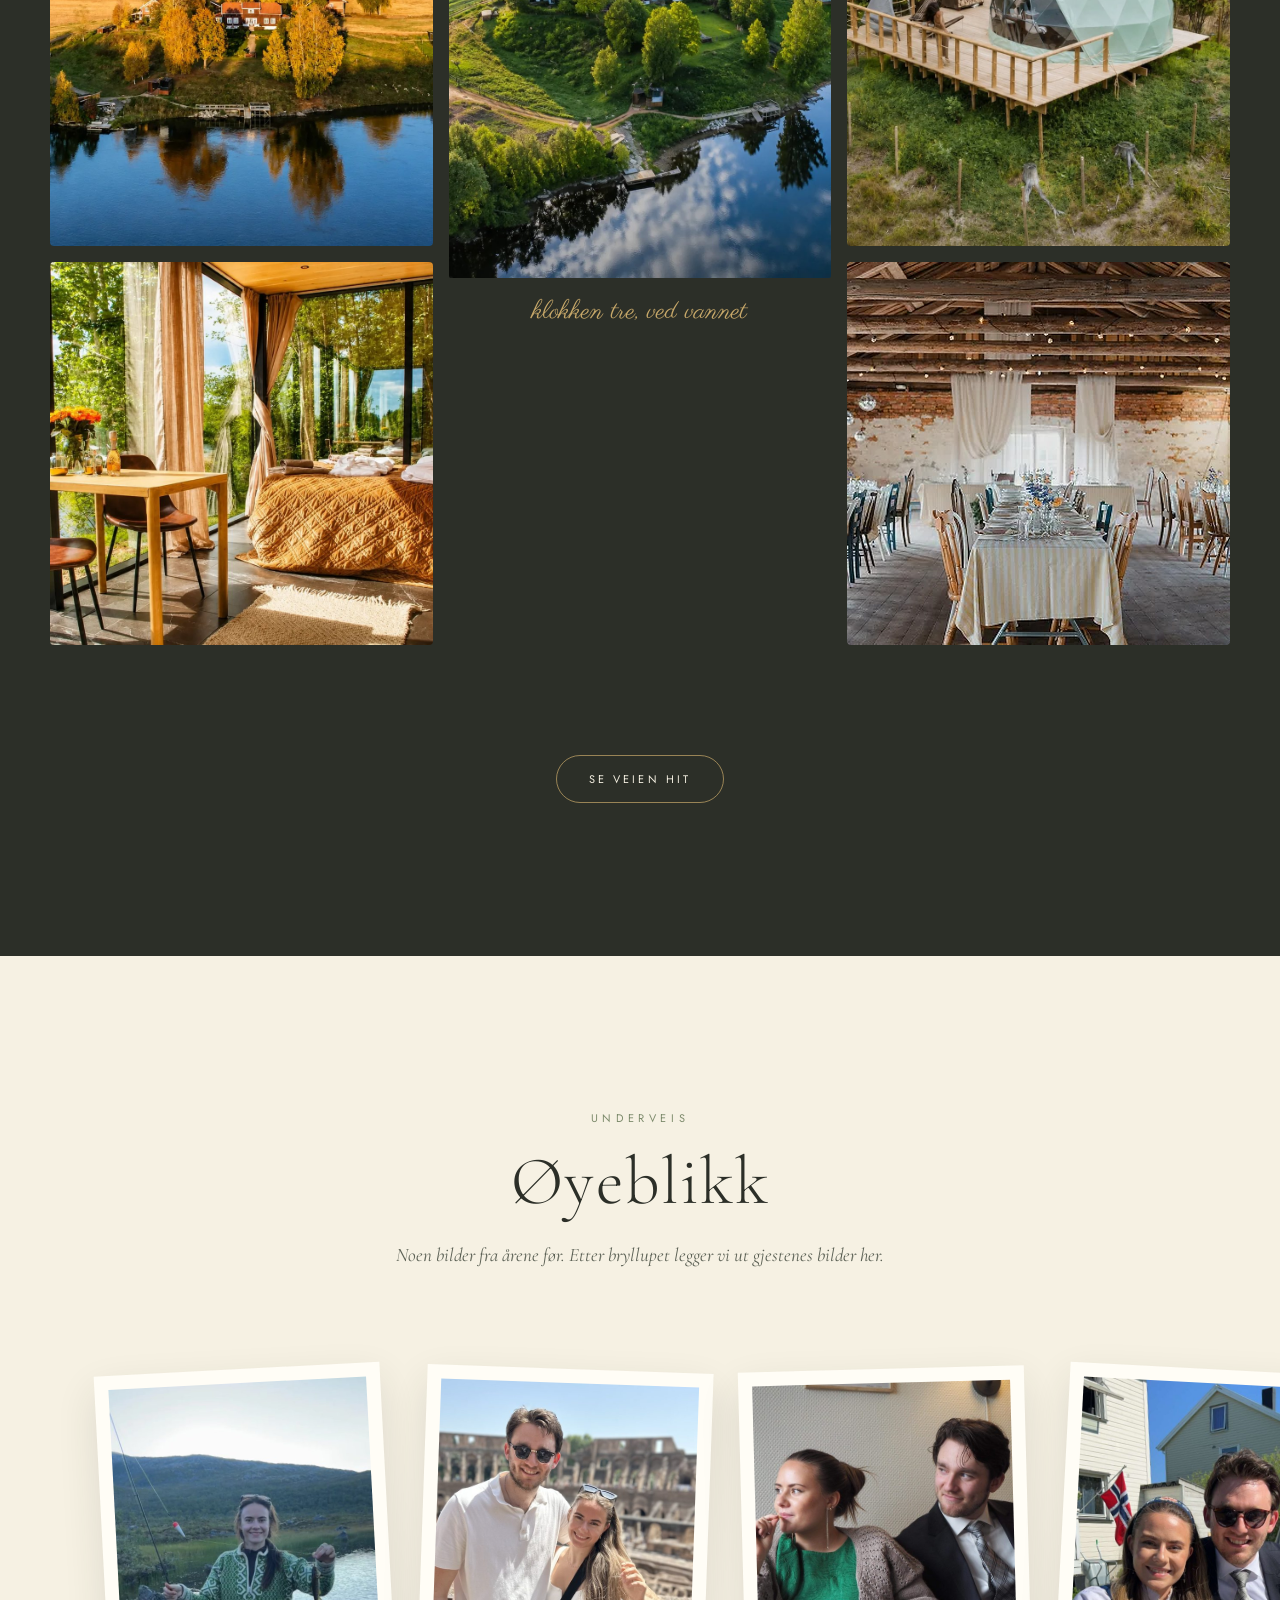
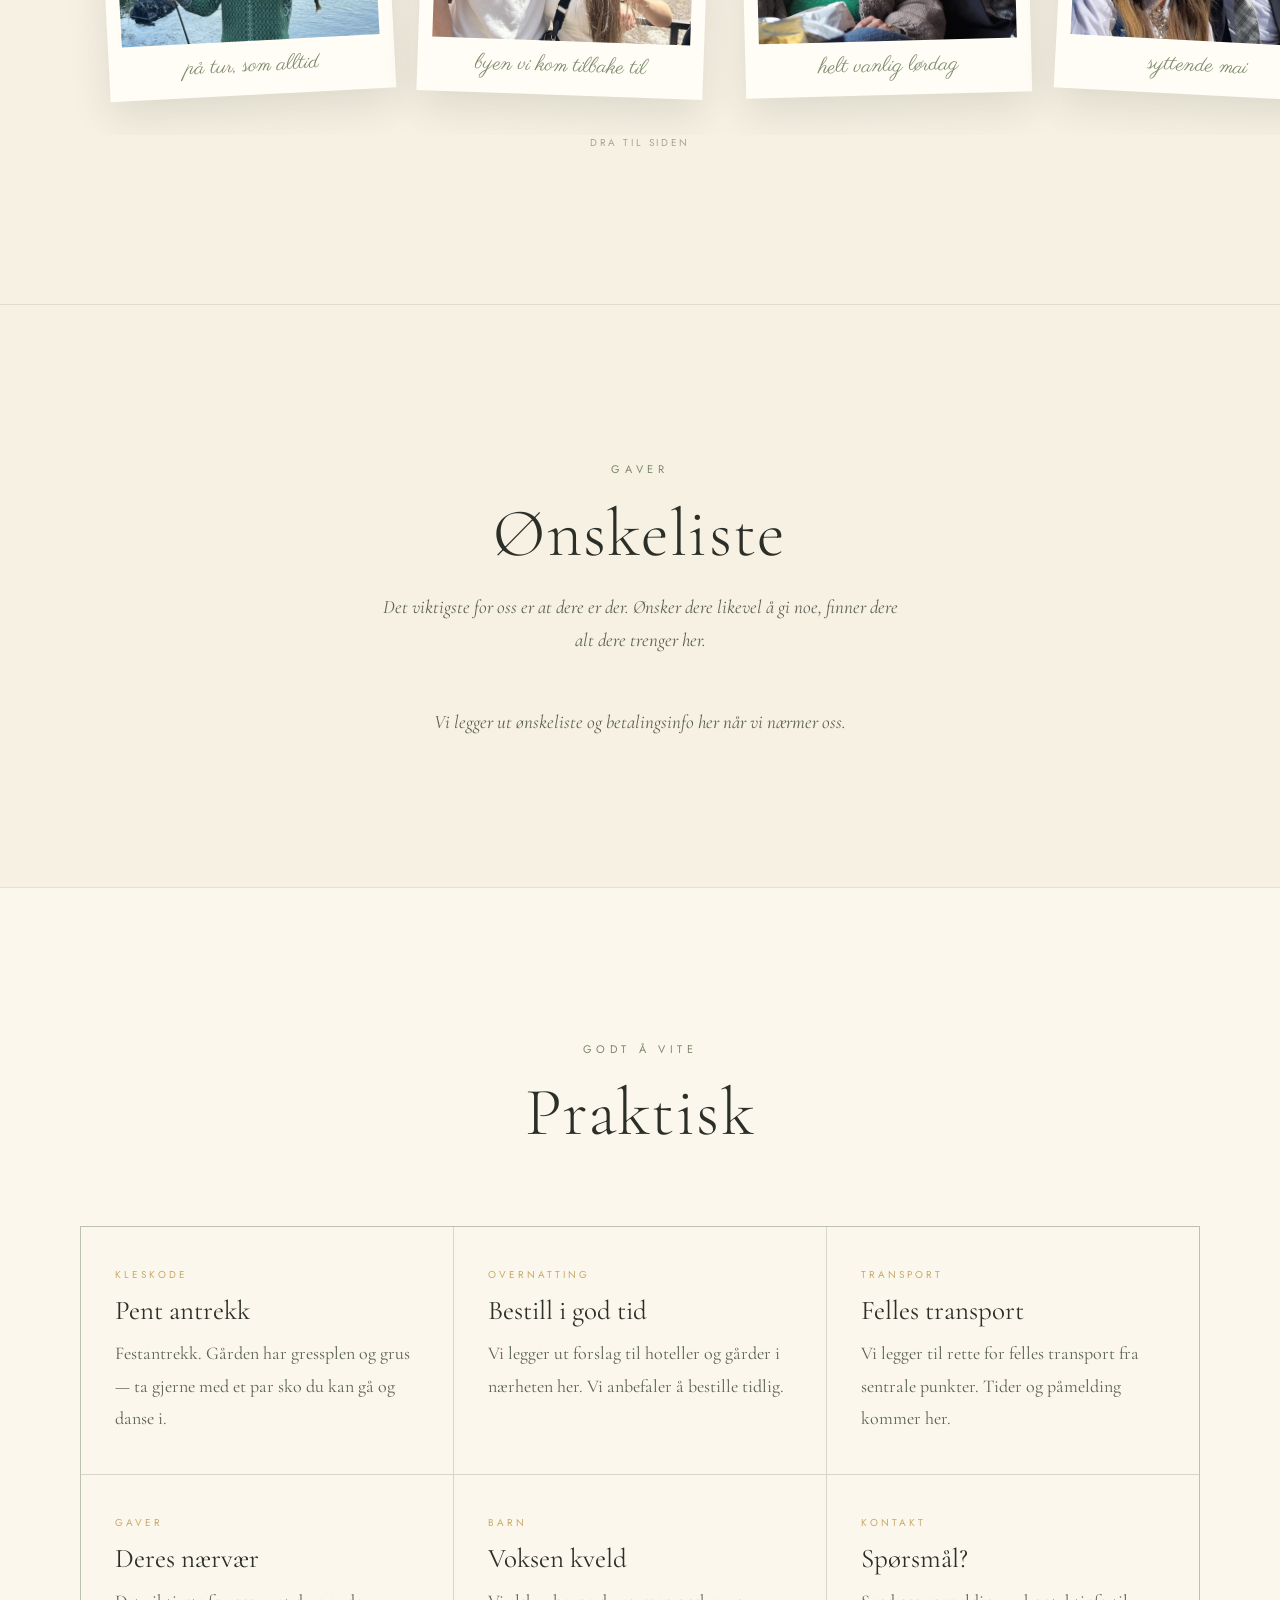
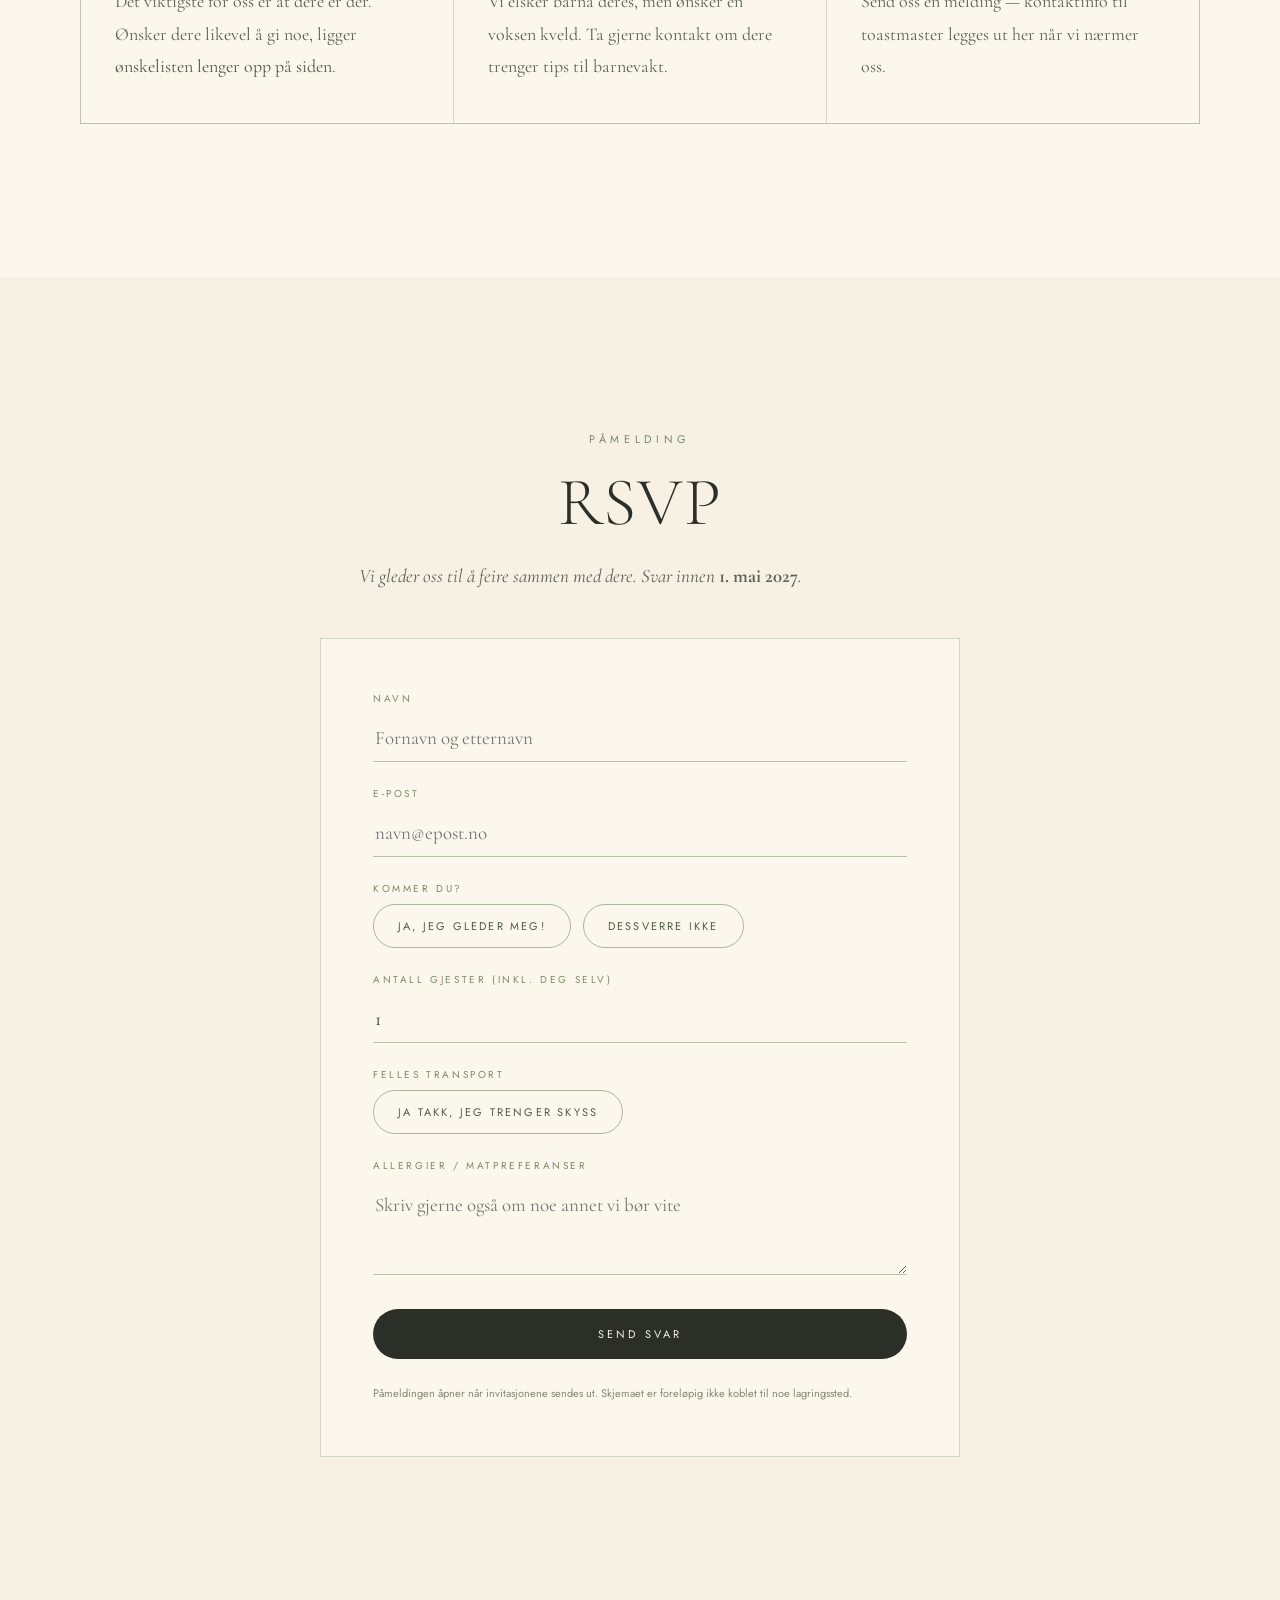
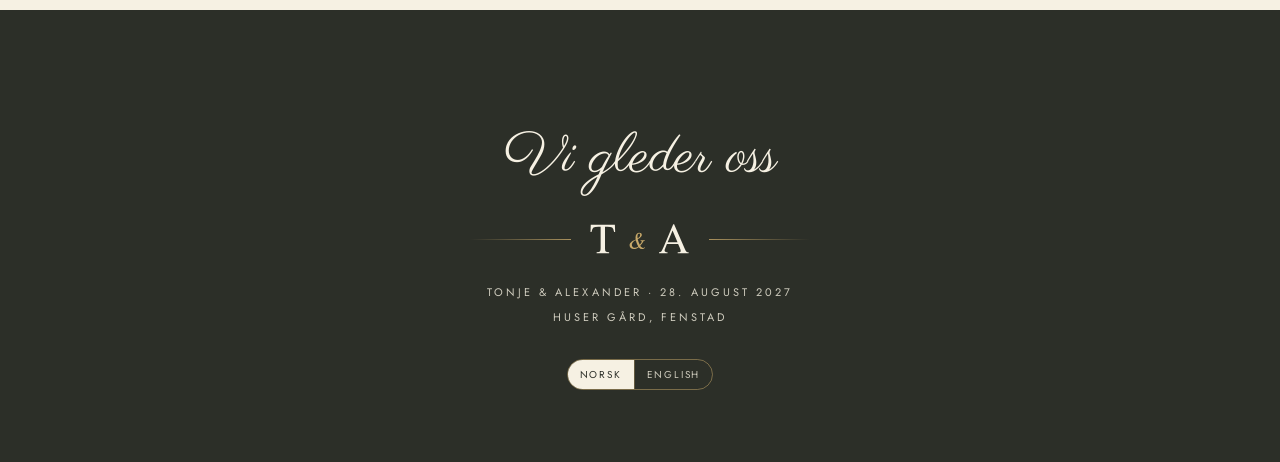
==== commit 2ec16e0c: "Navnerekkefolgen: Tonje & Alexander gjennomgaende Snur rekkefolgen overalt i teksten, sa den stemmer" ====
--- a/index.html
+++ b/index.html
@@ -1,18 +1,18 @@
 <!DOCTYPE html>
 <html lang="no" data-lang="no"
-      data-tittel-no="Alexander &amp; Tonje — 28. august 2027"
-      data-tittel-en="Alexander &amp; Tonje — 28 August 2027">
+      data-tittel-no="Tonje &amp; Alexander — 28. august 2027"
+      data-tittel-en="Tonje &amp; Alexander — 28 August 2027">
 <head>
 <meta charset="UTF-8">
 <meta name="viewport" content="width=device-width, initial-scale=1.0">
-<title>Alexander &amp; Tonje — 28. august 2027</title>
-<meta name="description" content="Alexander og Tonje gifter seg 28. august 2027 på Huser Gård i Fenstad. Program, praktisk informasjon og påmelding.">
+<title>Tonje &amp; Alexander — 28. august 2027</title>
+<meta name="description" content="Tonje og Alexander gifter seg 28. august 2027 på Huser Gård i Fenstad. Program, praktisk informasjon og påmelding.">
 <meta name="theme-color" content="#F6F1E3">
 <meta property="og:type" content="website">
 <meta property="og:locale" content="nb_NO">
 <meta property="og:locale:alternate" content="en_GB">
-<meta property="og:site_name" content="Alexander &amp; Tonje">
-<meta property="og:title" content="Alexander &amp; Tonje — 28. august 2027">
+<meta property="og:site_name" content="Tonje &amp; Alexander">
+<meta property="og:title" content="Tonje &amp; Alexander — 28. august 2027">
 <meta property="og:description" content="Vi gifter oss på Huser Gård i Fenstad. Program, praktisk informasjon og påmelding.">
 <!-- Absolutt URL kreves. Bytt domenet hvis siden får et eget. -->
 <meta property="og:url" content="https://tonjeogalexander.vercel.app/">
@@ -497,15 +497,15 @@
         <img src="bilder/hero-portal.jpg" width="864" height="1152" fetchpriority="high"
              srcset="bilder/hero-portal-600.jpg 600w, bilder/hero-portal.jpg 864w"
              sizes="min(74vw, 430px)"
-             alt="Alexander og Tonje ved vannet en sommerkveld"
-             data-alt-no="Alexander og Tonje ved vannet en sommerkveld"
-             data-alt-en="Alexander and Tonje by the water on a summer evening">
+             alt="Tonje og Alexander ved vannet en sommerkveld"
+             data-alt-no="Tonje og Alexander ved vannet en sommerkveld"
+             data-alt-en="Tonje and Alexander by the water on a summer evening">
         <div class="portal__scrim"></div>
       </div>
 
-      <div class="portal__name portal__name--top">Alexander</div>
+      <div class="portal__name portal__name--top">Tonje</div>
       <div class="portal__amp"><span class="no">og</span><span class="en">and</span></div>
-      <div class="portal__name portal__name--bottom">Tonje</div>
+      <div class="portal__name portal__name--bottom">Alexander</div>
     </div>
 
     <div class="hero__meta">
@@ -549,7 +549,7 @@
         and why this farm of all places. Two or three short paragraphs sit perfectly in this column.</p>
       <p class="oss__quote no">«En setning fra dere to — gjerne noe kort og personlig som gjestene smiler av.»</p>
       <p class="oss__quote en">“A line from the two of you — something short and personal that makes your guests smile.”</p>
-      <div class="oss__sign">Alexander &amp; Tonje</div>
+      <div class="oss__sign">Tonje &amp; Alexander</div>
     </div>
   </div>
 </section>
@@ -904,8 +904,8 @@
   <div class="foot__script"><span class="no">Vi gleder oss</span><span class="en">We can’t wait</span></div>
   <div class="foot__rule"><i></i><span class="monogram monogram--foot"><svg xmlns="http://www.w3.org/2000/svg" viewBox="-111.3 -66 222.5 72" role="img" aria-label="T &amp; A"><title>Tonje &amp; Alexander</title><g fill="currentColor"><path d="M252 620H198Q114 620 85.5 597.0Q57 574 39 492H15L21 662H585L591 492H567Q550 575 521.5 597.5Q493 620 408 620H354V109Q354 54 371.0 38.0Q388 22 450 19V0H158V19Q220 23 236.0 39.5Q252 56 252 120Z" transform="translate(-105.26,0.00) scale(0.09063,-0.09063)"/><path d="M706 19V0H451V19Q491 20 506.0 27.0Q521 34 521 53Q521 77 502 120L461 216H199L153 99Q145 78 145 60Q145 19 213 19V0H15V19Q52 21 72.5 47.5Q93 74 139 183L347 674H367L616 106Q640 51 656.0 36.0Q672 21 706 19ZM216 257H447L331 532Z" transform="translate(39.91,0.00) scale(0.09063,-0.09063)"/></g><g fill="#C8A96A"><path d="M586 572Q586 483 414 397Q452 235 501 160Q548 217 564.0 245.0Q580 273 580 299Q580 315 569.5 322.0Q559 329 530 331V350H715V333Q686 329 671.5 322.5Q657 316 649 300Q624 248 520 125Q550 75 578.5 53.0Q607 31 642 31Q672 31 712 61L723 50Q691 13 661.0 -2.5Q631 -18 594 -18Q519 -18 457 61Q380 12 342.5 -3.0Q305 -18 258 -18Q175 -18 125.5 24.5Q76 67 76 140Q76 166 85.0 190.5Q94 215 105.0 233.0Q116 251 138.5 270.5Q161 290 176.0 301.0Q191 312 220.0 327.0Q249 342 260.0 347.5Q271 353 300.5 365.0Q330 377 331 378Q331 385 327.5 417.0Q324 449 324 460Q324 551 369.0 608.5Q414 666 484 666Q527 666 556.5 639.0Q586 612 586 572ZM333 345Q258 317 214.0 267.5Q170 218 170 164Q170 109 206.5 71.5Q243 34 298 34Q371 34 438 90Q387 154 333 345ZM410 428Q474 468 495.5 498.5Q517 529 517 577Q517 607 506.5 620.5Q496 634 472 634Q405 634 405 504Q405 466 410 428Z" transform="translate(-24.96,-9.60) scale(0.05076,-0.05076)"/></g></svg></span><i></i></div>
   <div class="foot__fine">
-    <span class="no">Alexander &amp; Tonje · 28. august 2027<br>Huser Gård, Fenstad</span>
-    <span class="en">Alexander &amp; Tonje · 28 August 2027<br>Huser Gård, Fenstad, Norway</span>
+    <span class="no">Tonje &amp; Alexander · 28. august 2027<br>Huser Gård, Fenstad</span>
+    <span class="en">Tonje &amp; Alexander · 28 August 2027<br>Huser Gård, Fenstad, Norway</span>
   </div>
   <div class="sprak" role="group" aria-label="Språk / Language">
     <button type="button" data-sprak="no" aria-pressed="true">Norsk</button>
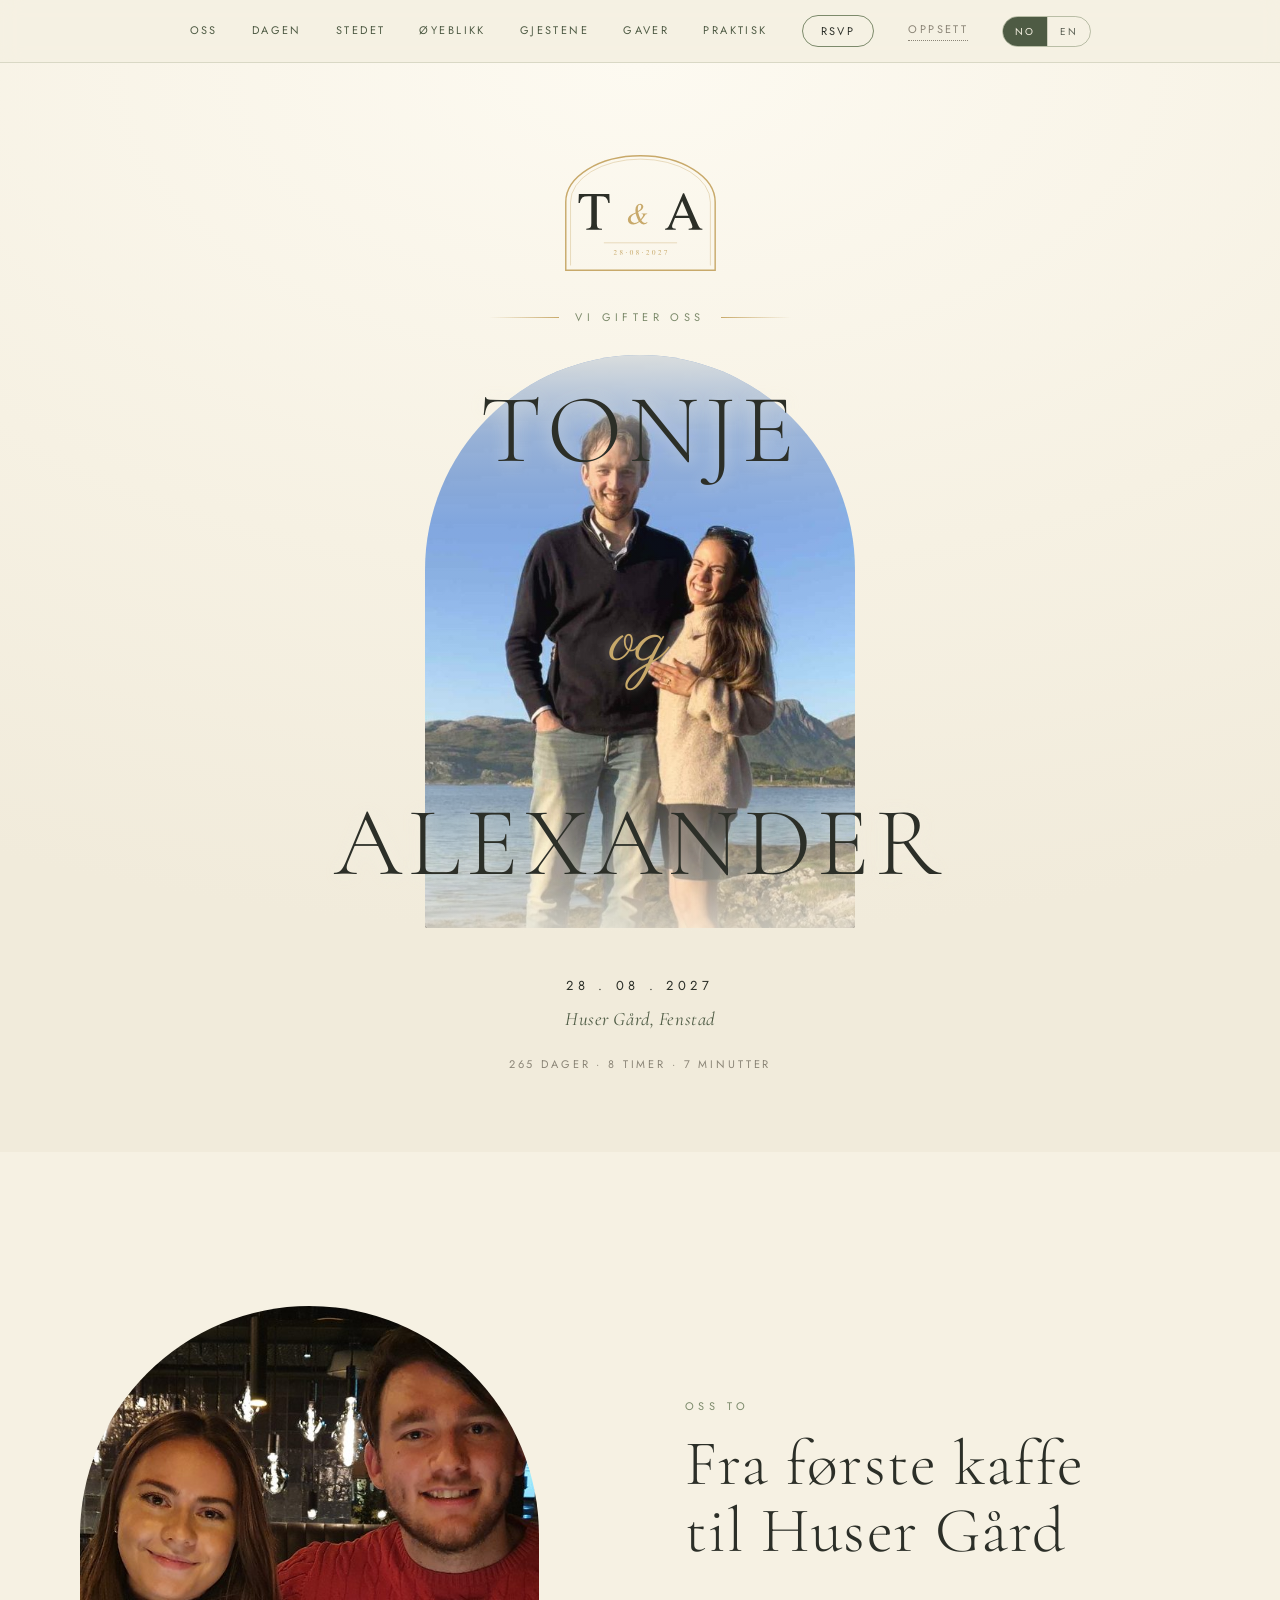
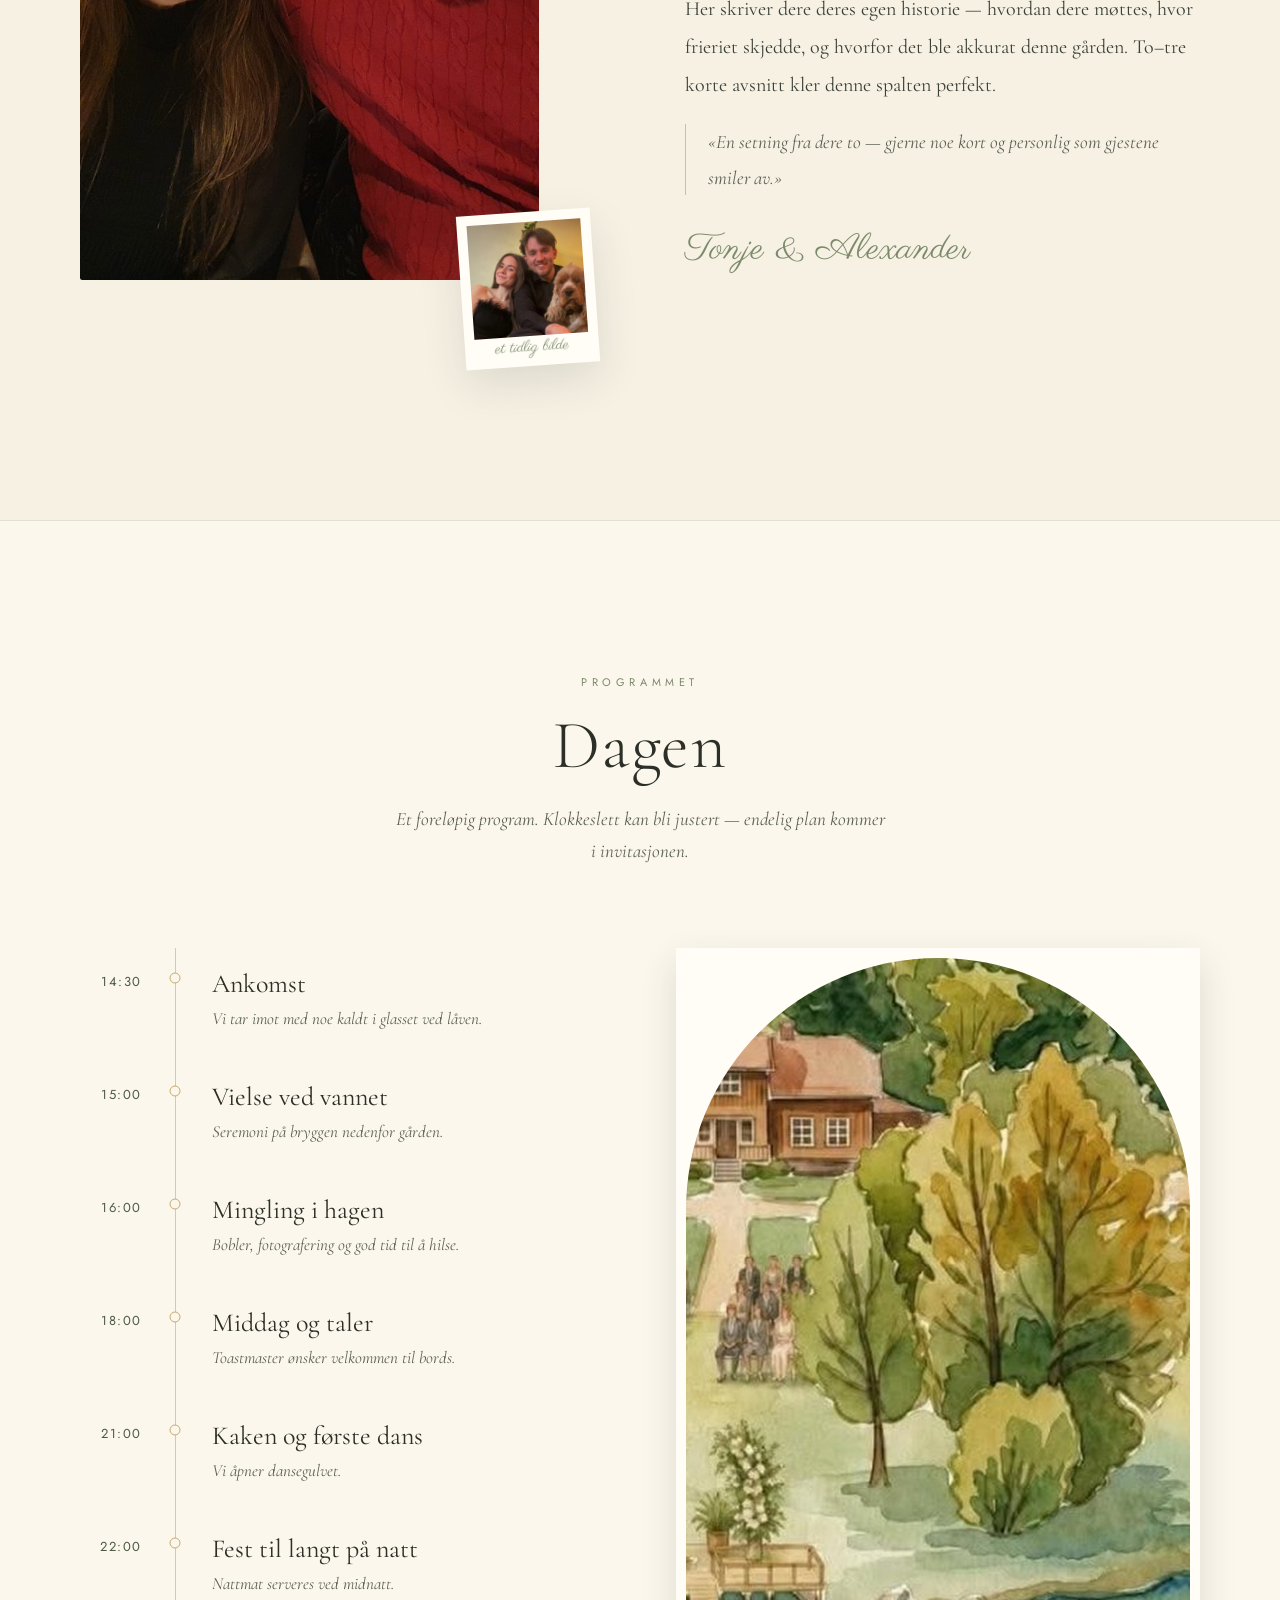
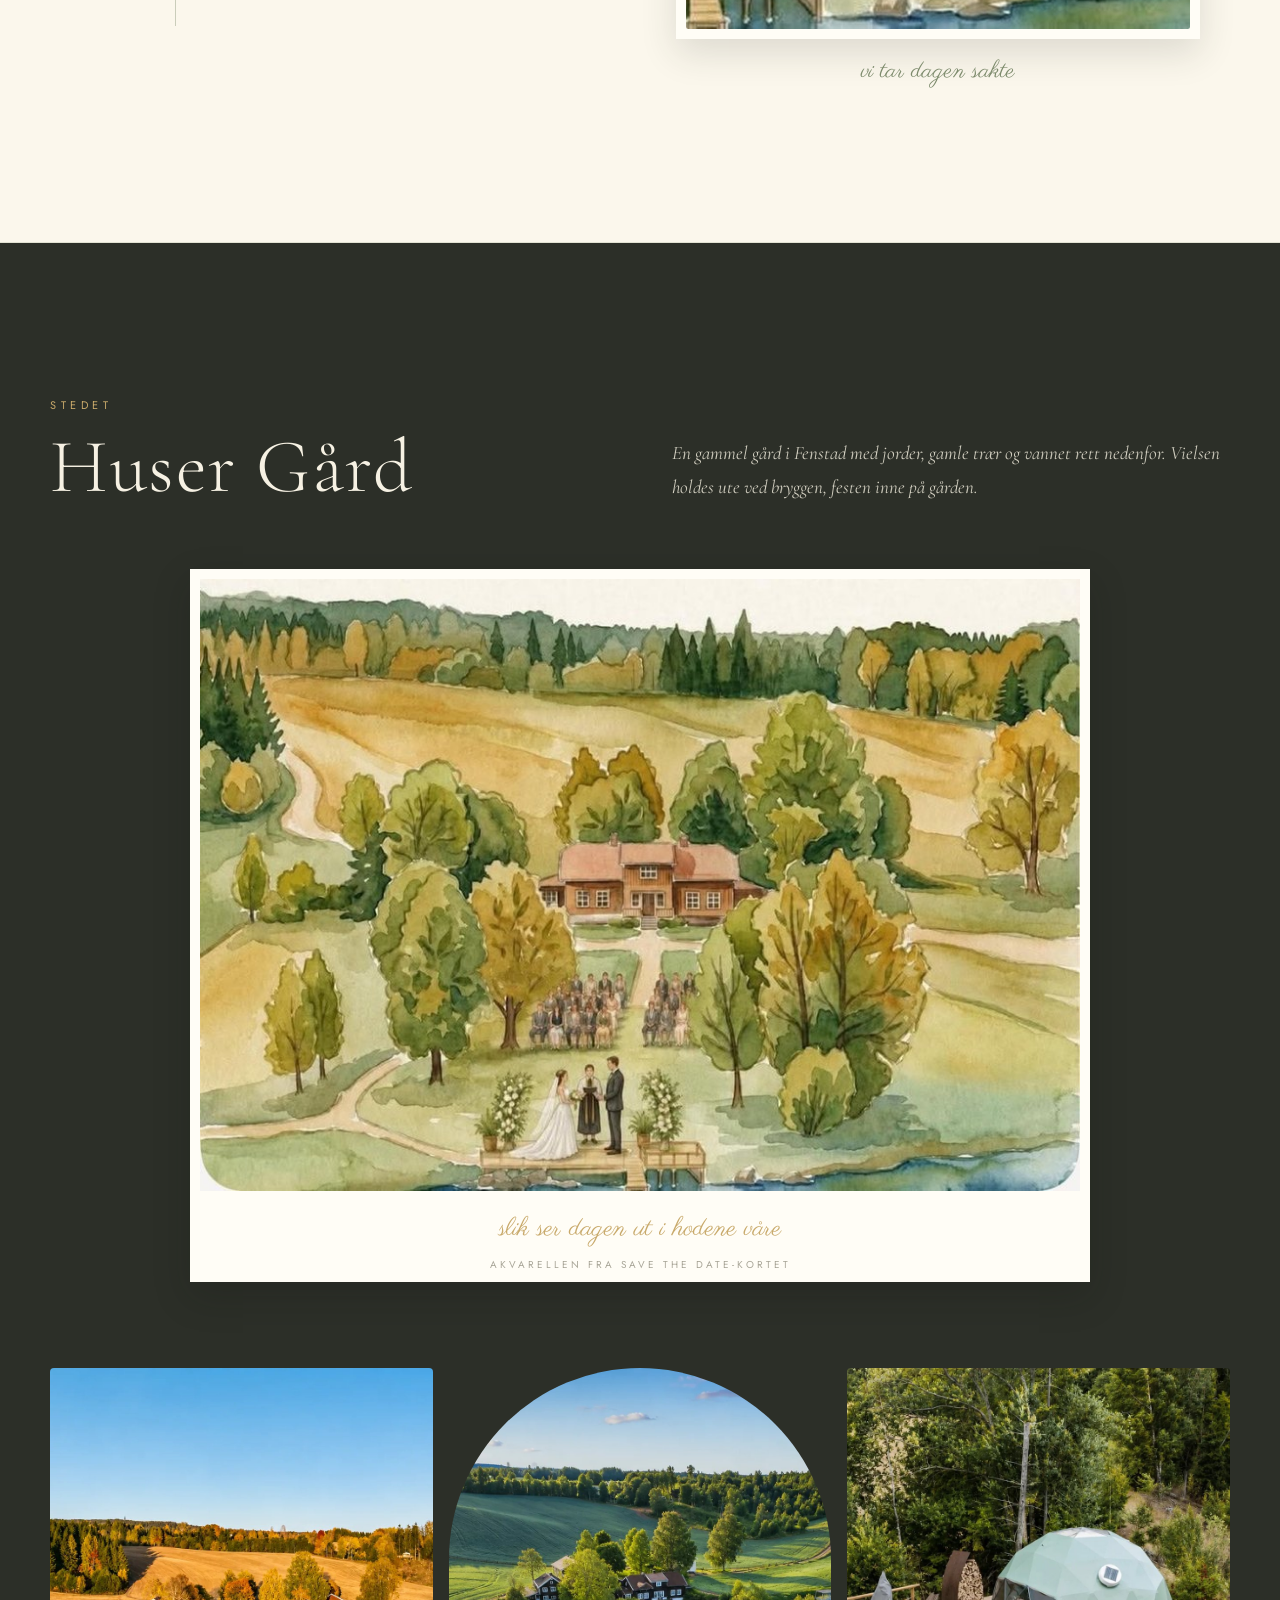
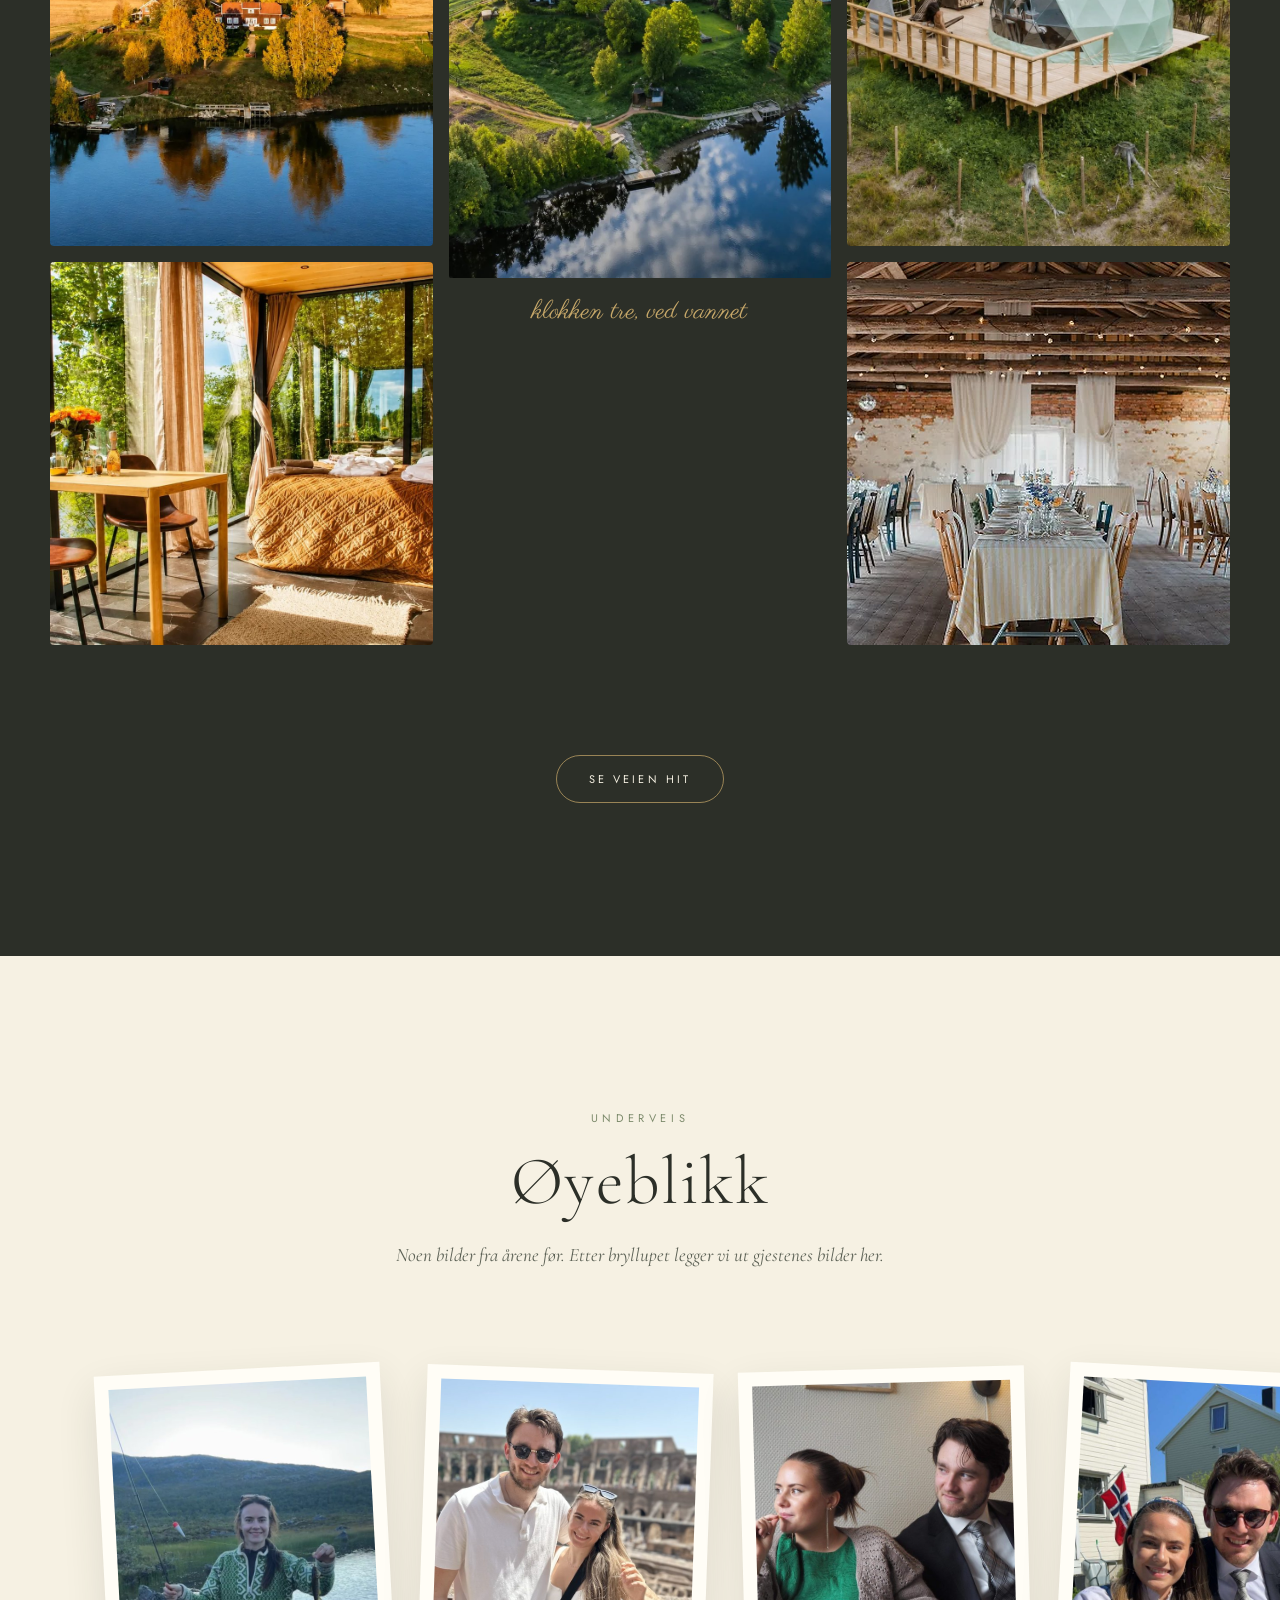
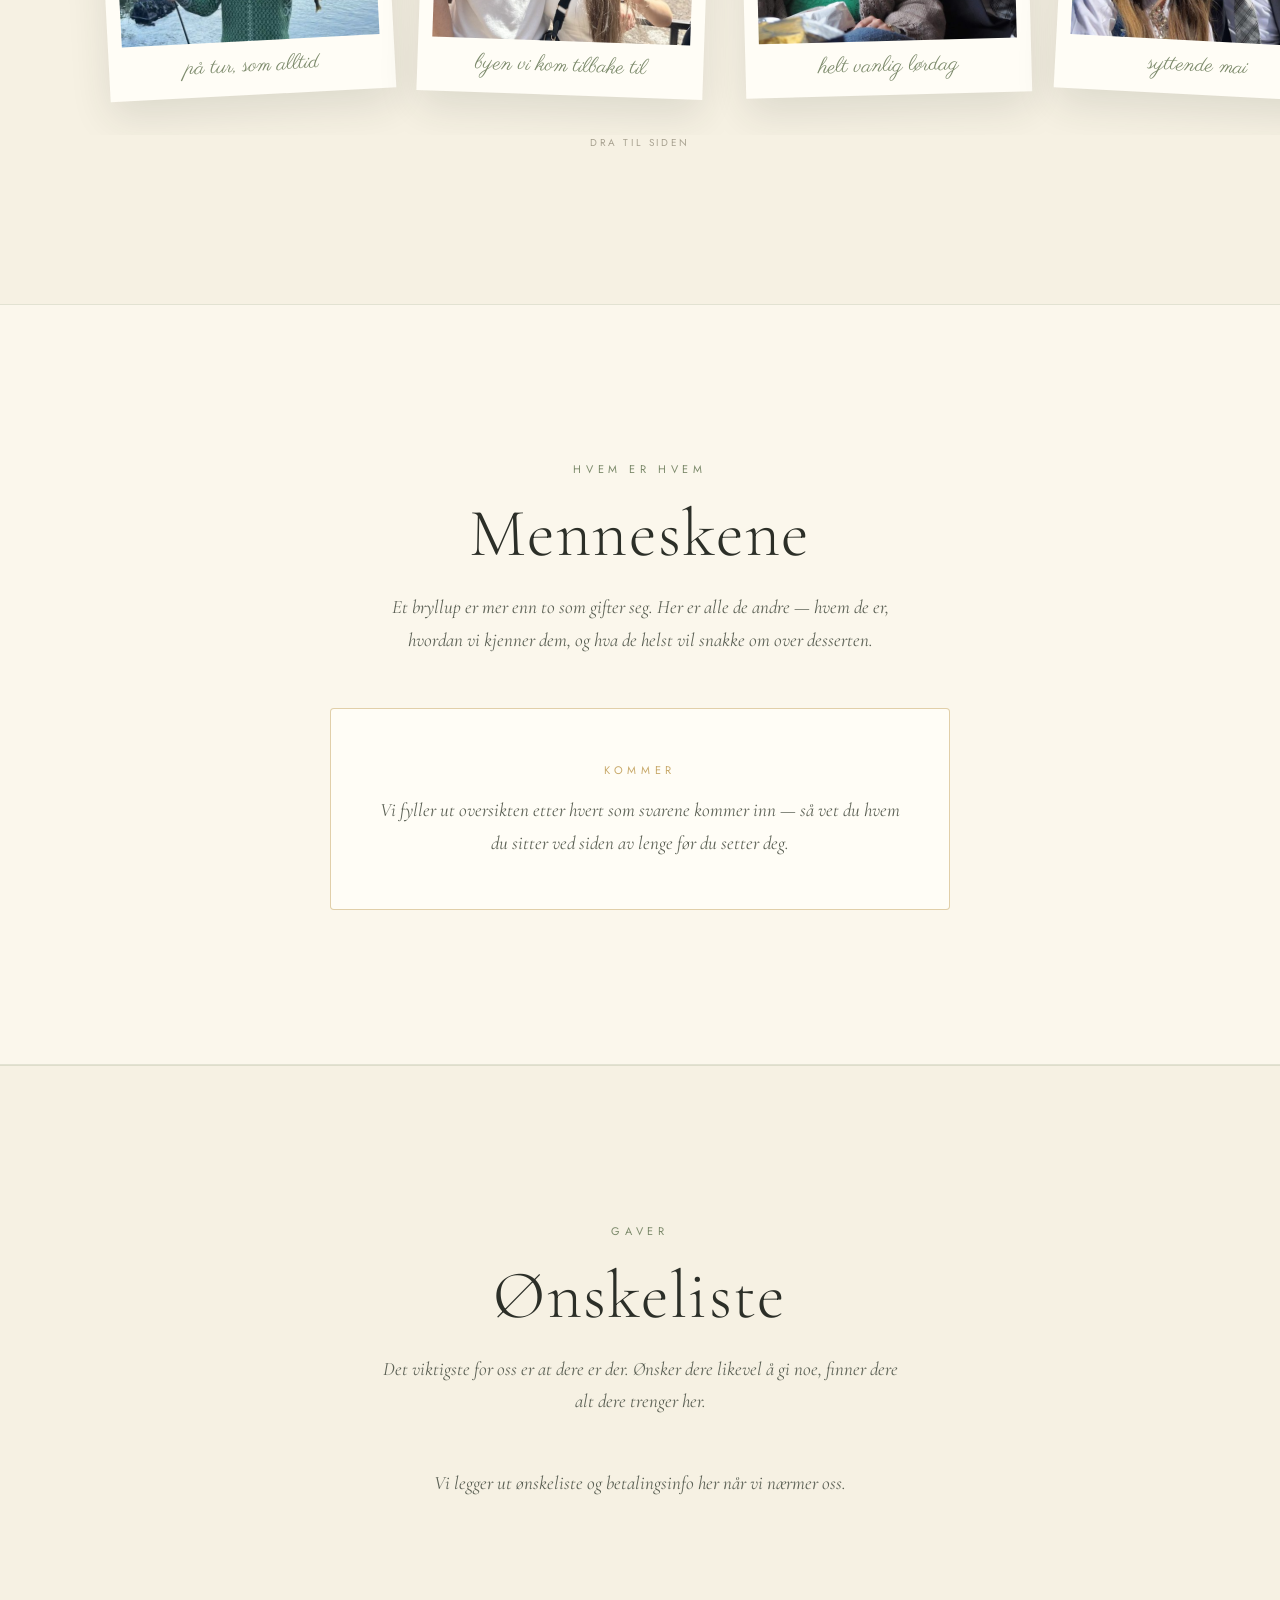
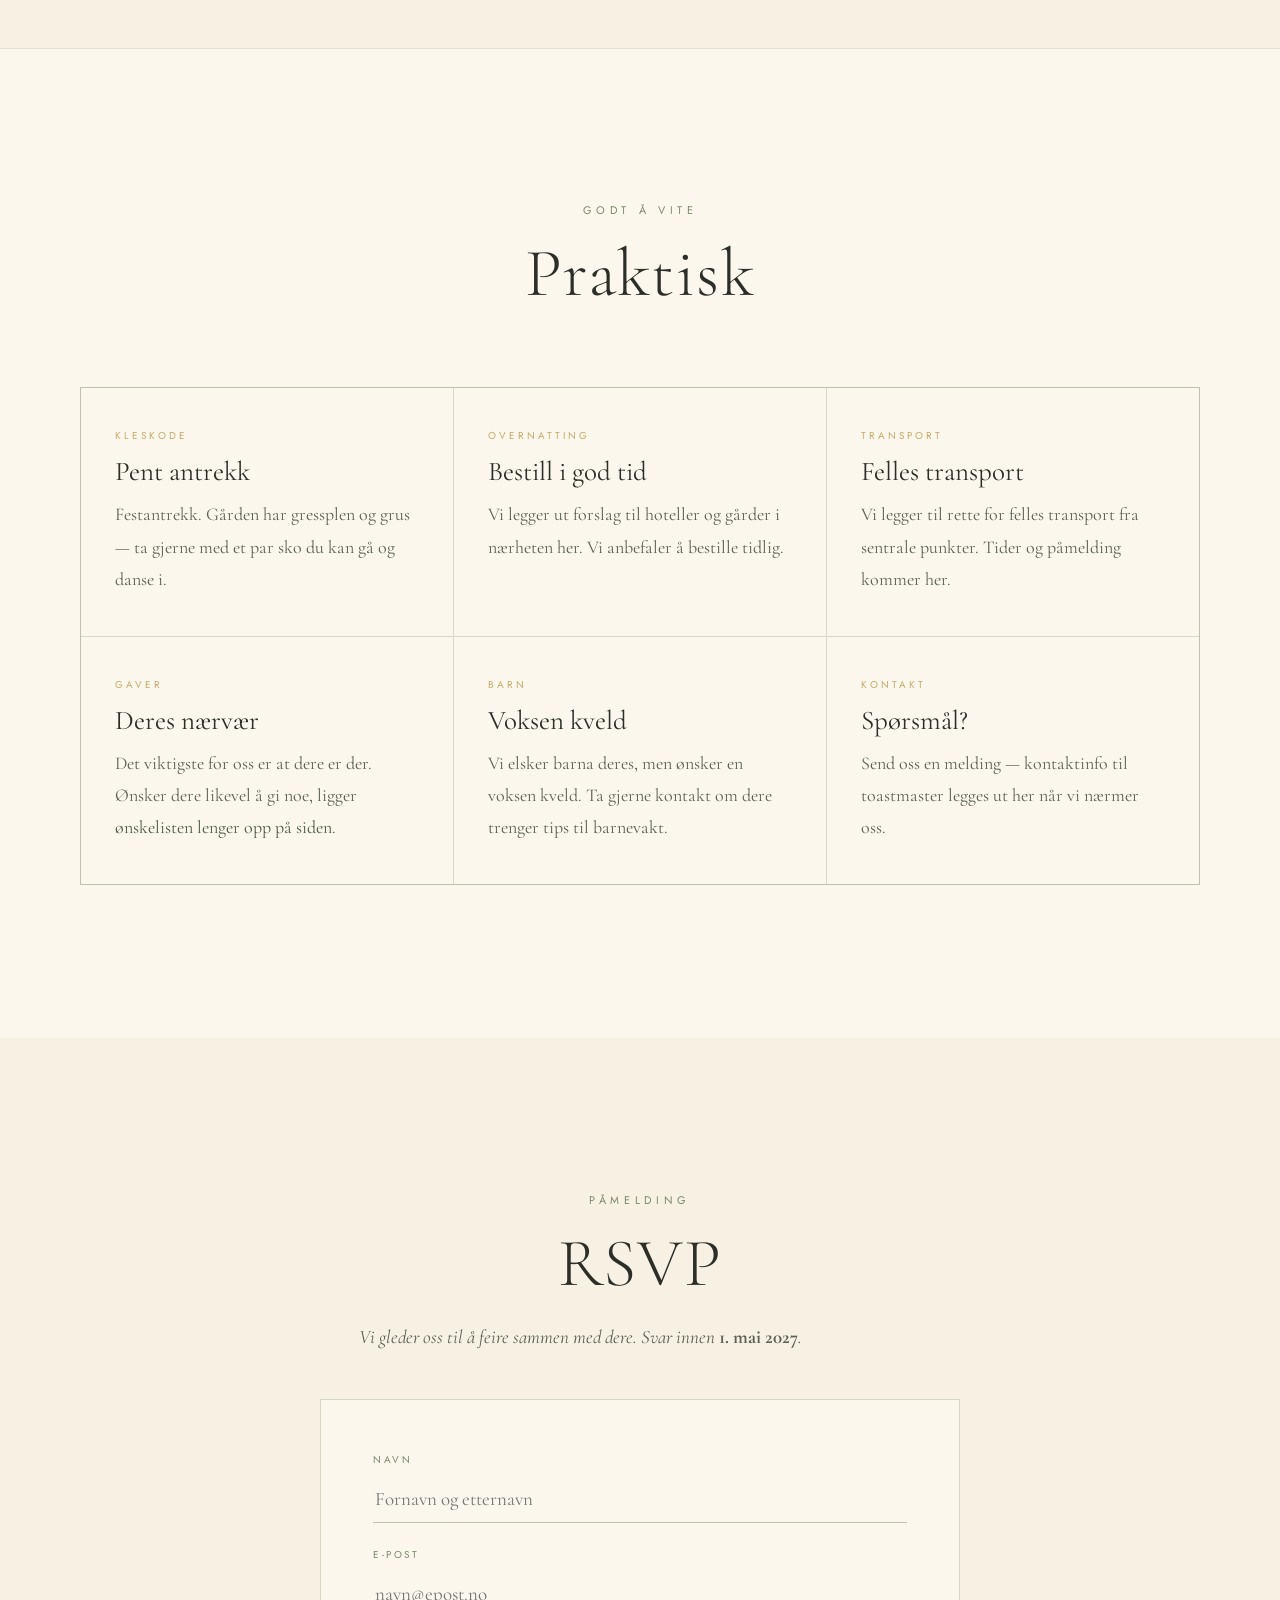
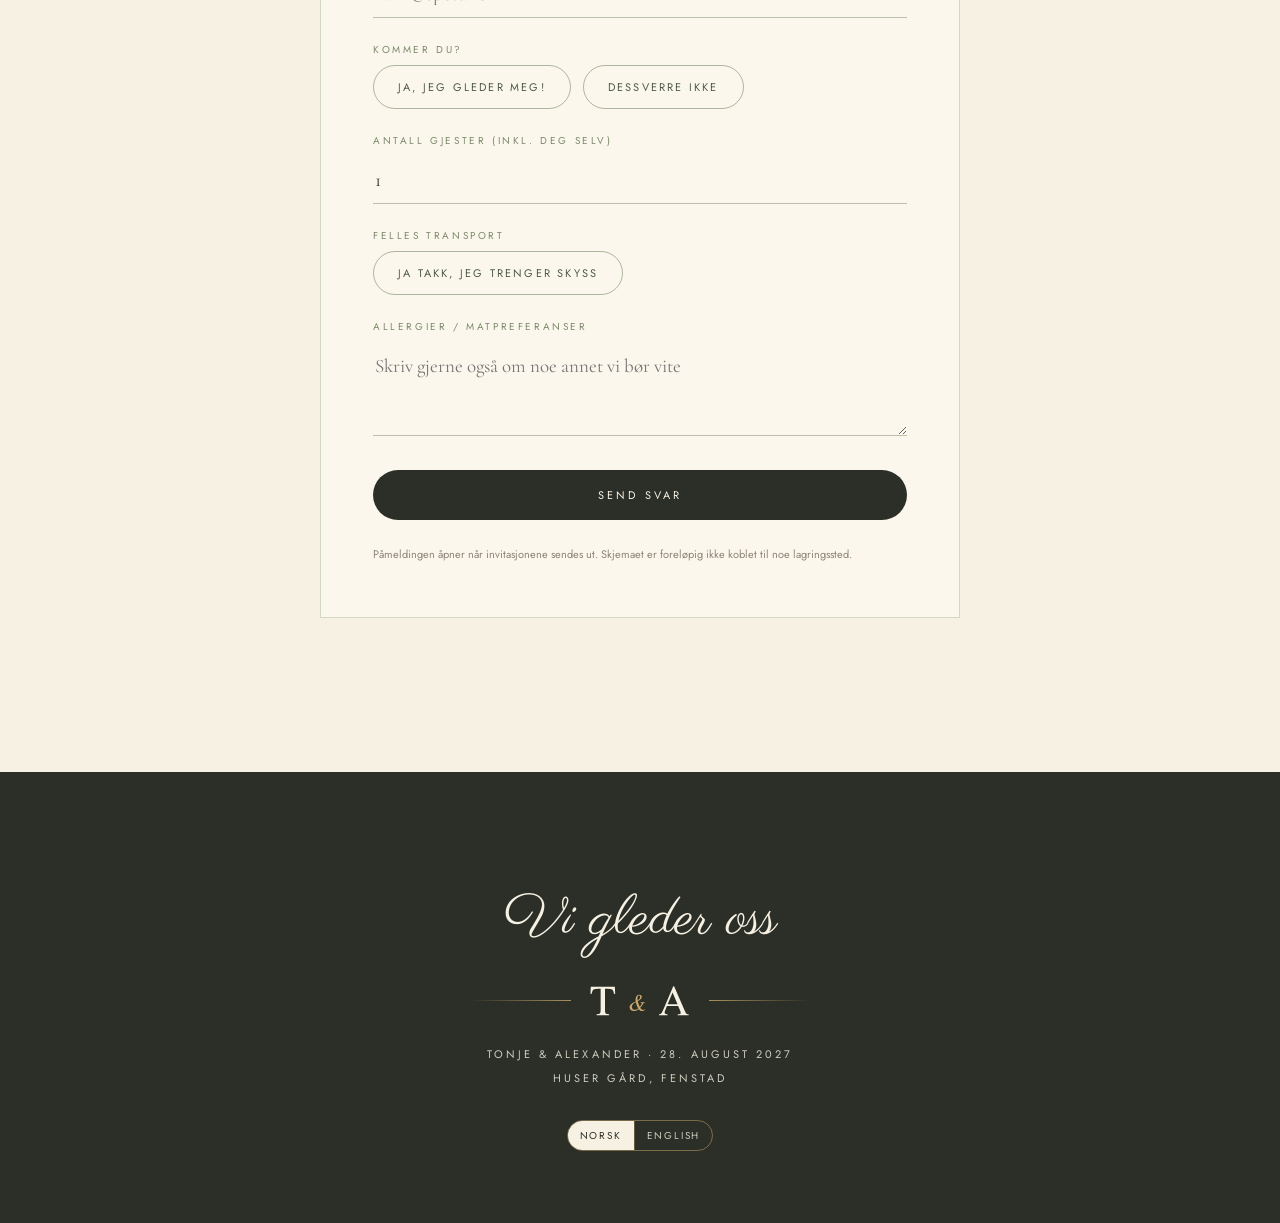
==== commit 2ef16370: "Hvem er hvem: gjesteoversikt og synlig oppsettside Ny seksjon #gjester bygget av lista GJESTER neder" ====
--- a/index.html
+++ b/index.html
@@ -45,9 +45,17 @@
   ============================================================
   FØR PUBLISERING — dette må paret bekrefte eller fylle inn:
 
+  Menyen har en midlertidig lenke, «Oppsett», som viser hva som
+  gjenstår. Samme side kommer opp med ?oppsett i adressen. Fjern
+  nav-lenken når alt er fylt ut.
+
   I KONFIG nederst i filen (alt annet retter seg etter disse verdiene):
     1. rsvpEpost ELLER rsvpEndepunkt — hvor RSVP-svarene skal
     2. onskelisteUrl, vipps, kontonummer — gavekortene
+
+  I GJESTER nederst i filen:
+    Hvem er hvem — ett objekt per gjest. Er lista tom, står det at
+    oversikten kommer senere. ?oppsett viser tre demo-gjester.
 
   I teksten (søk på TEKST):
     3. Klokkeslettene i programmet (antatt, ikke bekreftet)
@@ -182,6 +190,34 @@
   .sprak button + button{ border-left:1px solid rgba(124,138,107,.32); }
   .sprak button[aria-pressed="true"]{ background:var(--sage-dark); color:var(--cream); }
 
+  /* MIDLERTIDIG: lenken til oppsettsiden og selve panelet.
+     Begge deler kan slettes i ett jafs når KONFIG er fylt ut. */
+  .nav__oppsett{ color:var(--muted-warm); border-bottom:1px dotted var(--muted-warm); }
+  .nav__oppsett:hover{ color:var(--ink); }
+
+  .oppsett{ background:var(--paper); border-bottom:1px solid var(--hairline-gold); padding:clamp(28px,4vw,44px) 24px; }
+  .oppsett__inner{ max-width:820px; margin:0 auto; }
+  .oppsett__topp{ display:flex; flex-wrap:wrap; align-items:baseline; justify-content:space-between; gap:14px; }
+  .oppsett h2{ font-size:clamp(28px,4vw,40px); }
+  .oppsett__lukk{
+    font-family:var(--sans); font-size:10px; letter-spacing:.24em; text-transform:uppercase;
+    color:var(--muted); border:1px solid var(--hairline); border-radius:999px; padding:8px 16px;
+  }
+  .oppsett__lukk:hover{ border-color:var(--sage); color:var(--ink); }
+  .oppsett__lede{ font-style:italic; font-size:17px; color:var(--muted); margin-top:10px; line-height:1.7; }
+  .oppsett__liste{ list-style:none; margin:24px 0 0; padding:0; border-top:1px solid var(--hairline); }
+  .oppsett__punkt{
+    display:grid; grid-template-columns:26px 1fr; gap:12px; align-items:baseline;
+    padding:13px 0; border-bottom:1px solid var(--hairline);
+  }
+  .oppsett__ikon{ font-family:var(--sans); font-size:13px; line-height:1.5; }
+  .oppsett__punkt--ok   .oppsett__ikon{ color:var(--sage); }
+  .oppsett__punkt--mangler .oppsett__ikon{ color:var(--gold); }
+  .oppsett__nokkel{ font-family:var(--sans); font-size:12px; letter-spacing:.06em; color:var(--ink); }
+  .oppsett__hva{ display:block; margin-top:4px; font-style:italic; font-size:16px; color:var(--muted); line-height:1.6; }
+  .oppsett__punkt--ok .oppsett__nokkel{ color:var(--muted-warm); }
+  .oppsett__fot{ margin-top:20px; font-family:var(--sans); font-size:11px; letter-spacing:.06em; color:var(--muted-warm); line-height:1.9; }
+
   /* ── HERO: navnene ligger oppå det buede bildet ── */
   .hero{
     position:relative; min-height:100svh;
@@ -235,7 +271,7 @@
   .hero__count{ margin-top:26px; font-family:var(--sans); font-size:11px; letter-spacing:.26em; text-transform:uppercase; color:var(--muted-warm); min-height:1em; }
 
   /* ── OSS ── */
-  .oss{ display:grid; grid-template-columns:repeat(auto-fit,minmax(330px,1fr)); gap:clamp(48px,7vw,90px); align-items:center; }
+  .oss{ display:grid; grid-template-columns:repeat(auto-fit,minmax(min(330px,100%),1fr)); gap:clamp(48px,7vw,90px); align-items:center; }
   .oss__media{ position:relative; padding-bottom:clamp(56px,8vw,86px); padding-right:clamp(28px,5vw,56px); }
   .oss__portrett{ width:100%; aspect-ratio:4/5; object-fit:cover; object-position:center 30%; border-radius:var(--arch); }
   .oss__title{ font-size:clamp(38px,5.5vw,64px); margin:16px 0 26px; line-height:1.05; }
@@ -263,7 +299,7 @@
   /* ── DAGEN ── */
   .dagen{ background:var(--cream-light); border-top:1px solid rgba(124,138,107,.2); border-bottom:1px solid rgba(124,138,107,.2); }
   .dagen .sec__head{ margin-bottom:clamp(50px,7vw,80px); }
-  .dagen__split{ display:grid; grid-template-columns:repeat(auto-fit,minmax(300px,1fr)); gap:clamp(36px,6vw,72px); align-items:start; }
+  .dagen__split{ display:grid; grid-template-columns:repeat(auto-fit,minmax(min(300px,100%),1fr)); gap:clamp(36px,6vw,72px); align-items:start; }
   .program__row{ display:grid; grid-template-columns:78px 34px 1fr; align-items:start; }
   .program__time{ text-align:right; padding:24px 16px 24px 0; font-family:var(--sans); font-size:13px; letter-spacing:.12em; color:var(--sage-dark); }
   .program__line{ position:relative; justify-self:center; width:1px; height:100%; background:rgba(124,138,107,.38); }
@@ -281,7 +317,7 @@
   /* ── STEDET (akvarell + mosaikk) ── */
   .stedet{ background:var(--ink); color:var(--on-dark); }
   .stedet__inner{ max-width:1180px; margin:0 auto; }
-  .stedet__head{ display:grid; grid-template-columns:repeat(auto-fit,minmax(300px,1fr)); gap:clamp(32px,5vw,64px); align-items:end; margin-bottom:clamp(40px,6vw,64px); }
+  .stedet__head{ display:grid; grid-template-columns:repeat(auto-fit,minmax(min(300px,100%),1fr)); gap:clamp(32px,5vw,64px); align-items:end; margin-bottom:clamp(40px,6vw,64px); }
   .stedet__head h2{ font-size:clamp(42px,6.5vw,76px); margin:16px 0 0; line-height:1; }
   .stedet__head p{ font-style:italic; font-size:19px; color:var(--on-dark-2); line-height:1.8; }
 
@@ -297,7 +333,7 @@
     text-transform:uppercase; color:var(--on-dark-3);
   }
 
-  .mosaic{ display:grid; grid-template-columns:repeat(auto-fit,minmax(280px,1fr)); gap:16px; align-items:start; }
+  .mosaic{ display:grid; grid-template-columns:repeat(auto-fit,minmax(min(280px,100%),1fr)); gap:16px; align-items:start; }
   .mosaic__col{ display:grid; gap:16px; }
   .mosaic__col--offset{ transform: translateY(40px); }
   .mosaic__cap{ font-family:var(--script); font-size:26px; color:var(--gold); text-align:center; }
@@ -323,9 +359,86 @@
   .strip .polaroid{ flex-shrink:0; width:clamp(210px,26vw,286px); scroll-snap-align:center; }
   .strip__hint{ text-align:center; font-family:var(--sans); font-size:10px; letter-spacing:.26em; text-transform:uppercase; color:#A9A392; }
 
+  /* ── HVEM ER HVEM ────────────────────────────────────────
+     Kortene bygges fra GJESTER nederst i filen. Mangler et
+     bilde, står initialene i stedet — kortet ser like ferdig ut. */
+  .gjester{
+    background: var(--cream-light);
+    border-top:1px solid rgba(124,138,107,.2);
+    border-bottom:1px solid rgba(124,138,107,.2);
+  }
+  .gjester .sec__head{ margin-bottom:clamp(34px,4.6vw,52px); }
+
+  .filter{ display:flex; flex-wrap:wrap; justify-content:center; gap:10px; margin-bottom:clamp(40px,5vw,62px); }
+  .filter button{
+    font-family:var(--sans); font-size:11px; letter-spacing:.22em; text-transform:uppercase;
+    color:var(--muted); background:none; border:1px solid var(--hairline);
+    border-radius:999px; padding:10px 20px; cursor:pointer;
+    transition: background .2s ease, color .2s ease, border-color .2s ease;
+  }
+  .filter button:hover{ color:var(--ink); border-color:var(--sage); }
+  .filter button[aria-pressed="true"]{ background:var(--sage); border-color:var(--sage); color:var(--cream); }
+
+  .gjester__grid{
+    display:grid; grid-template-columns:repeat(auto-fill,minmax(min(228px,100%),1fr));
+    gap:clamp(30px,3.6vw,46px) clamp(24px,3vw,40px);
+  }
+  /* Kortene er like høye, så «kjent for»-strekene ligger på linje */
+  .gjest{ display:flex; flex-direction:column; text-align:center; }
+  .gjest__ramme{ position:relative; margin-bottom:22px; }
+  .gjest__foto{ width:100%; aspect-ratio:4/5; object-fit:cover; border-radius:var(--arch); }
+  .gjest__ingenfoto{
+    width:100%; aspect-ratio:4/5; border-radius:var(--arch);
+    background:var(--stripe-sm); border:1px solid var(--hairline);
+    display:flex; flex-direction:column; align-items:center; justify-content:center; gap:12px;
+  }
+  .gjest__init{
+    font-family:var(--serif); font-size:42px; font-weight:300;
+    letter-spacing:.16em; text-indent:.16em; color:var(--sage);
+  }
+  .gjest__vent{
+    font-family:var(--sans); font-size:9px; letter-spacing:.28em;
+    text-transform:uppercase; color:var(--muted-warm);
+  }
+  /* Rollen henger som et lite skilt nederst på bildet */
+  .gjest__rolle{
+    position:absolute; left:50%; bottom:-12px; transform:translateX(-50%);
+    white-space:nowrap; background:var(--paper);
+    border:1px solid var(--hairline-gold); border-radius:999px; padding:6px 15px;
+    font-family:var(--sans); font-size:9px; letter-spacing:.26em;
+    text-transform:uppercase; color:var(--gold);
+  }
+  .gjest__navn{ margin:0; font-family:var(--serif); font-weight:300; font-size:25px; line-height:1.25; }
+  .gjest__rel{
+    display:block; margin-top:9px;
+    font-family:var(--sans); font-size:10px; letter-spacing:.2em;
+    text-transform:uppercase; color:var(--sage); line-height:1.7;
+  }
+  .gjest__om{ font-style:italic; font-size:16px; line-height:1.7; color:var(--muted); margin-top:13px; }
+  .gjest__kjent{ margin-top:auto; padding-top:14px; border-top:1px solid var(--hairline); }
+  .gjest__kjent-e{
+    display:block; margin-bottom:3px;
+    font-family:var(--sans); font-size:9px; letter-spacing:.28em;
+    text-transform:uppercase; color:var(--muted-warm);
+  }
+  .gjest__kjent-t{ font-family:var(--script); font-size:21px; line-height:1.35; color:var(--sage-dark); }
+
+  .gjester__antall{ text-align:center; margin-top:clamp(48px,6vw,72px); font-family:var(--script); font-size:27px; color:var(--sage); }
+  .gjester__tom{
+    max-width:620px; margin:0 auto; padding:clamp(34px,4.4vw,50px) clamp(24px,4vw,44px);
+    text-align:center; background:var(--paper); border:1px solid var(--hairline-gold); border-radius:4px;
+  }
+  .gjester__tom p{ font-style:italic; font-size:19px; line-height:1.75; color:var(--muted); margin-top:14px; }
+  .gjester__demo{
+    text-align:center; margin-bottom:26px; padding:10px;
+    border:1px dashed var(--sage-light); border-radius:4px;
+    font-family:var(--sans); font-size:10px; letter-spacing:.2em;
+    text-transform:uppercase; color:var(--muted-warm);
+  }
+
   /* ── GAVER ── */
   .gaver{ border-top:1px solid rgba(124,138,107,.2); }
-  .gaver__grid{ display:grid; grid-template-columns:repeat(auto-fit,minmax(250px,1fr)); gap:16px; margin-top:clamp(44px,6vw,64px); }
+  .gaver__grid{ display:grid; grid-template-columns:repeat(auto-fit,minmax(min(250px,100%),1fr)); gap:16px; margin-top:clamp(44px,6vw,64px); }
   .gavekort{
     display:flex; flex-direction:column; align-items:center; text-align:center; gap:6px;
     background:var(--cream-light); border:1px solid var(--hairline); padding:36px 28px;
@@ -346,7 +459,7 @@
   .praktisk{ background:var(--cream-light); border-top:1px solid rgba(124,138,107,.2); }
   .praktisk .sec__head{ margin-bottom:clamp(48px,6vw,72px); }
   /* Hairline-gitteret er gap:1px + bakgrunn på containeren — ikke borders på kortene */
-  .cards{ display:grid; grid-template-columns:repeat(auto-fit,minmax(280px,1fr)); gap:1px; background:var(--hairline); border:1px solid var(--hairline); }
+  .cards{ display:grid; grid-template-columns:repeat(auto-fit,minmax(min(280px,100%),1fr)); gap:1px; background:var(--hairline); border:1px solid var(--hairline); }
   .card{ background:var(--cream-light); padding:40px 34px; }
   .card__tag{ font-family:var(--sans); font-size:10px; letter-spacing:.3em; text-transform:uppercase; color:var(--gold); }
   .card__title{ font-size:27px; margin:12px 0 10px; }
@@ -450,6 +563,12 @@
     .nav{ gap:16px; }
     .mosaic__col--offset{ transform:none; }
     .dagen__aside{ position:static; }
+    .gjester__grid{ grid-template-columns:repeat(auto-fill,minmax(min(150px,100%),1fr)); }
+    .gjest__navn{ font-size:21px; }
+    .gjest__init{ font-size:34px; }
+    .gjest__om{ font-size:15px; }
+    .gjest__kjent-t{ font-size:19px; }
+    .filter button{ padding:9px 15px; letter-spacing:.16em; }
   }
   @media (prefers-reduced-motion: reduce){
     html{ scroll-behavior:auto; }
@@ -473,9 +592,12 @@
   <a href="#dagen"><span class="no">Dagen</span><span class="en">The day</span></a>
   <a href="#stedet"><span class="no">Stedet</span><span class="en">The place</span></a>
   <a href="#oyeblikk"><span class="no">Øyeblikk</span><span class="en">Moments</span></a>
+  <a href="#gjester"><span class="no">Gjestene</span><span class="en">Guests</span></a>
   <a href="#gaver"><span class="no">Gaver</span><span class="en">Gifts</span></a>
   <a href="#praktisk"><span class="no">Praktisk</span><span class="en">Details</span></a>
   <a href="#rsvp" class="nav__rsvp">RSVP</a>
+  <!-- MIDLERTIDIG: lenke til oppsettsiden. Slett denne linja når alt er fylt ut. -->
+  <a href="?oppsett" class="nav__oppsett"><span class="no">Oppsett</span><span class="en">Setup</span></a>
   <div class="sprak" role="group" aria-label="Språk / Language">
     <button type="button" data-sprak="no" aria-pressed="true">NO</button>
     <button type="button" data-sprak="en" aria-pressed="false">EN</button>
@@ -733,6 +855,30 @@
   <div class="strip__hint"><span class="no">Dra til siden</span><span class="en">Swipe sideways</span></div>
 </section>
 
+<section id="gjester" class="sec gjester">
+  <div class="sec__inner">
+    <div class="sec__head" data-reveal>
+      <span class="eyebrow"><span class="no">Hvem er hvem</span><span class="en">Who is who</span></span>
+      <h2 class="sec__title"><span class="no">Menneskene</span><span class="en">The people</span></h2>
+      <p class="sec__lede no">Et bryllup er mer enn to som gifter seg. Her er alle de andre — hvem de er, hvordan vi kjenner dem, og hva de helst vil snakke om over desserten.</p>
+      <p class="sec__lede en">A wedding is more than two people getting married. Here is everyone else — who they are, how we know them, and what they would rather talk about over dessert.</p>
+    </div>
+
+    <!-- Alt under bygges fra GJESTER nederst i filen. Er lista tom,
+         står bare teksten i .gjester__tom igjen. -->
+    <div class="filter" id="gjester-filter" role="group"
+         data-ariaetikett-no="Vis gjester" data-ariaetikett-en="Show guests" hidden></div>
+    <div class="gjester__grid" id="gjester-grid" hidden></div>
+    <p class="gjester__antall" id="gjester-antall" hidden></p>
+
+    <div class="gjester__tom" id="gjester-tom">
+      <span class="eyebrow eyebrow--gold"><span class="no">Kommer</span><span class="en">Coming</span></span>
+      <p class="no">Vi fyller ut oversikten etter hvert som svarene kommer inn — så vet du hvem du sitter ved siden av lenge før du setter deg.</p>
+      <p class="en">We will fill this in as the replies come in — so you will know who you are sitting next to long before you sit down.</p>
+    </div>
+  </div>
+</section>
+
 <section id="gaver" class="sec gaver">
   <div class="sec__inner">
     <div class="sec__head" data-reveal>
@@ -935,6 +1081,9 @@
     document.querySelectorAll('[data-alt-' + valg + ']').forEach(function(el){
       el.setAttribute('alt', el.getAttribute('data-alt-' + valg));
     });
+    document.querySelectorAll('[data-ariaetikett-' + valg + ']').forEach(function(el){
+      el.setAttribute('aria-label', el.getAttribute('data-ariaetikett-' + valg));
+    });
     document.querySelectorAll('[data-etikett-' + valg + ']').forEach(function(el){
       if(!el.dataset.laast) el.textContent = el.getAttribute('data-etikett-' + valg);
     });
@@ -1010,6 +1159,196 @@
     toastmasterTlf:   '',        // f.eks. '900 00 000'
     toastmasterEpost: ''
   };
+
+  /* ══════════════════════════════════════════════════════════════
+     GJESTENE — «hvem er hvem».
+
+     Ett objekt per gjest i lista under, så bygger siden resten:
+     kort, filter og telling. Feltene:
+
+       navn      påkrevd. Kan også være et par eller en familie.
+       gruppe    'tonje' | 'alexander' | 'felles' — styrer filteret.
+       relasjon  hvordan vi kjenner dem. Kort — står med små kapiteler.
+       om        én–to setninger. Interesser, yrke, hva som helst.
+       rolle     valgfritt. Forlover, toastmaster, brudepike …
+                 vises som et lite skilt nederst på bildet.
+       kjentFor  valgfritt. Den morsomme linja. Hold den vennlig.
+       bilde     valgfritt. Portrett i bilder/gjester/, 600 × 750 px.
+                 Mangler det, settes initialene inn i stedet.
+
+     Alt som er tekst må ha både no og en.
+     Er lista tom, står det pent at oversikten kommer senere.
+     Vil du se hvordan seksjonen tar seg ut i mellomtiden: legg
+     ?oppsett i adressen, så vises tre demo-gjester. Gjestene
+     ser dem aldri.
+     ══════════════════════════════════════════════════════════════ */
+  var GJESTER = [
+
+    /* Mal — kopier blokka under, fjern skråstrekene og fyll ut:
+
+    {
+      navn:     'Ingrid Berg',
+      gruppe:   'tonje',
+      relasjon: { no: 'Tonjes storeso\u0308ster', en: 'Tonje\u2019s big sister' },
+      rolle:    { no: 'Forlover',    en: 'Maid of honour' },
+      bilde:    'bilder/gjester/ingrid.jpg',
+      om:       { no: '…', en: '…' },
+      kjentFor: { no: '…', en: '…' }
+    },
+
+    */
+
+  ];
+
+  /* Demo-gjester — vises bare med ?oppsett, aldri for gjestene.
+     De står her for å vise formen; slett dem gjerne når GJESTER er fylt. */
+  var GJESTER_DEMO = [
+    {
+      navn:     'Ingrid Berg',
+      gruppe:   'tonje',
+      relasjon: { no: 'Tonjes storesøster', en: 'Tonje’s big sister' },
+      rolle:    { no: 'Forlover', en: 'Maid of honour' },
+      om:       { no: 'Leser tre bøker om gangen og husker alt fra alle sammen. Har lært Tonje det meste, inkludert å sykle.',
+                  en: 'Reads three books at a time and remembers all of them. Taught Tonje most things, cycling included.' },
+      kjentFor: { no: 'å gråte i alle taler — også sine egne',
+                  en: 'crying at every speech — her own included' }
+    },
+    {
+      navn:     'Martin Dahl',
+      gruppe:   'alexander',
+      relasjon: { no: 'Alexanders kollega siden 2016', en: 'Alexander’s colleague since 2016' },
+      rolle:    { no: 'Toastmaster', en: 'Toastmaster' },
+      om:       { no: 'Klatrer i fjell, brenner sin egen kaffe og har en mening om begge deler.',
+                  en: 'Climbs mountains, roasts his own coffee, and has opinions about both.' },
+      kjentFor: { no: 'å finne en mikrofon uansett anledning',
+                  en: 'finding a microphone whatever the occasion' }
+    },
+    {
+      navn:     'Familien Sund',
+      gruppe:   'felles',
+      relasjon: { no: 'Naboer, reisefølge og faste gjester', en: 'Neighbours, travel companions and regulars' },
+      om:       { no: 'Fire stykker, to hunder og et telt som alltid er med. Vi har delt flere sommere med dem enn vi klarer å telle.',
+                  en: 'Four of them, two dogs and a tent that always comes along. We have shared more summers with them than we can count.' },
+      kjentFor: { no: 'å ta med kake til alt',
+                  en: 'bringing cake to everything' }
+    }
+  ];
+
+  /* ── Hvem er hvem — bygges av GJESTER over ── */
+  (function(){
+    var grid   = document.getElementById('gjester-grid');
+    var filter = document.getElementById('gjester-filter');
+    var antall = document.getElementById('gjester-antall');
+    var tom    = document.getElementById('gjester-tom');
+
+    var forhandsvisning = /^(localhost|127\.0\.0\.1)$/.test(location.hostname)
+                          || location.search.indexOf('oppsett') !== -1;
+    var demo  = !GJESTER.length && forhandsvisning;
+    var liste = GJESTER.length ? GJESTER : (demo ? GJESTER_DEMO : []);
+    if(!liste.length) return;                  /* teksten i .gjester__tom blir stående */
+
+    /* Rekkefølgen her er rekkefølgen i filteret. */
+    var GRUPPER = [
+      { id:'tonje',     no:'Tonjes side',     en:'Tonje’s side' },
+      { id:'alexander', no:'Alexanders side', en:'Alexander’s side' },
+      { id:'felles',    no:'Felles',          en:'Both of us' }
+    ];
+
+    function esc(t){
+      return String(t == null ? '' : t)
+        .replace(/&/g,'&amp;').replace(/</g,'&lt;')
+        .replace(/>/g,'&gt;').replace(/"/g,'&quot;');
+    }
+    /* Begge språk legges i markupen; CSS viser det ene. Da trenger
+       ingenting å tegnes på nytt når noen bytter språk. */
+    function begge(felt){
+      if(!felt) return '';
+      return '<span class="no">' + esc(felt.no) + '</span>'
+           + '<span class="en">' + esc(felt.en || felt.no) + '</span>';
+    }
+    function initialer(navn){
+      return String(navn || '').trim().split(/\s+/).slice(0,2).map(function(ord){
+        return ord.charAt(0).toUpperCase();
+      }).join('');
+    }
+
+    grid.innerHTML = liste.map(function(g, i){
+      var bilde = g.bilde
+        ? '<img class="gjest__foto" src="' + esc(g.bilde) + '" width="600" height="750" '
+          + 'loading="lazy" alt="' + esc(g.navn) + '">'
+        : '<div class="gjest__ingenfoto"><span class="gjest__init" aria-hidden="true">'
+          + esc(initialer(g.navn)) + '</span><span class="gjest__vent">'
+          + '<span class="no">Bilde kommer</span><span class="en">Photo to come</span></span></div>';
+
+      return '<article class="gjest" data-gruppe="' + esc(g.gruppe || '') + '"'
+        + ' data-reveal data-forsink="' + ((i % 5) + 1) + '">'
+        + '<div class="gjest__ramme">' + bilde
+        + (g.rolle ? '<span class="gjest__rolle">' + begge(g.rolle) + '</span>' : '')
+        + '</div>'
+        + '<h3 class="gjest__navn">' + esc(g.navn) + '</h3>'
+        + (g.relasjon ? '<span class="gjest__rel">' + begge(g.relasjon) + '</span>' : '')
+        + (g.om ? '<p class="gjest__om">' + begge(g.om) + '</p>' : '')
+        + (g.kjentFor
+            ? '<div class="gjest__kjent"><span class="gjest__kjent-e">'
+              + '<span class="no">Kjent for</span><span class="en">Known for</span></span>'
+              + '<span class="gjest__kjent-t">' + begge(g.kjentFor) + '</span></div>'
+            : '')
+        + '</article>';
+    }).join('');
+
+    var kort = Array.prototype.slice.call(grid.querySelectorAll('.gjest'));
+    grid.hidden = false;
+    tom.hidden  = true;
+
+    function tell(n, alle){
+      antall.innerHTML = alle
+        ? '<span class="no">' + n + ' mennesker vi er glade i</span>'
+          + '<span class="en">' + n + ' people we love</span>'
+        : '<span class="no">' + n + ' av dem</span>'
+          + '<span class="en">' + n + ' of them</span>';
+    }
+    tell(kort.length, true);
+    antall.hidden = false;
+
+    /* Filteret vises bare når det er noe å filtrere på. */
+    var tilstede = GRUPPER.filter(function(gr){
+      return liste.some(function(g){ return g.gruppe === gr.id; });
+    });
+    if(tilstede.length > 1){
+      var valg = [{ id:'alle', no:'Alle', en:'Everyone' }].concat(tilstede);
+      filter.innerHTML = valg.map(function(v, i){
+        return '<button type="button" data-gruppe="' + v.id + '"'
+          + ' aria-pressed="' + (i === 0 ? 'true' : 'false') + '">'
+          + '<span class="no">' + esc(v.no) + '</span>'
+          + '<span class="en">' + esc(v.en) + '</span></button>';
+      }).join('');
+      filter.hidden = false;
+
+      filter.querySelectorAll('button').forEach(function(knapp){
+        knapp.addEventListener('click', function(){
+          var id = knapp.dataset.gruppe;
+          filter.querySelectorAll('button').forEach(function(b){
+            b.setAttribute('aria-pressed', String(b === knapp));
+          });
+          var synlige = 0;
+          kort.forEach(function(k){
+            var med = (id === 'alle') || k.dataset.gruppe === id;
+            k.hidden = !med;
+            if(med) synlige++;
+          });
+          tell(synlige, id === 'alle');
+        });
+      });
+    }
+
+    if(demo){
+      var note = document.createElement('p');
+      note.className = 'gjester__demo';
+      note.textContent = 'Demo — tre eksempelgjester. Vises bare med ?oppsett.';
+      grid.parentNode.insertBefore(note, filter.hidden ? grid : filter);
+      console.info('Gjester: GJESTER er tom, viser demo. Gjestene ser tom-teksten.');
+    }
+  })();
 
   /* ── Gaveseksjonen — bygges av KONFIG over ── */
   (function(){
@@ -1108,29 +1447,90 @@
     document.getElementById('kontakt-fylt').hidden = false;
   })();
 
-  /* ── Oppsettsjekk ──
-     Lister opp hva som fortsatt mangler i KONFIG. Vises bare under
-     utvikling eller med ?oppsett i adressen — gjestene ser den aldri. */
+  /* ── Oppsettsiden ──
+     Viser hva som fortsatt mangler i KONFIG og i gjestelista.
+     Åpnes med «Oppsett» i menyen (?oppsett i adressen) og kommer
+     alltid opp når siden kjøres lokalt. Gjestene ser den aldri.
+
+     Slik skjuler du den når alt er på plass: fjern lenken i <nav>,
+     så finnes panelet bare for den som kjenner adressen. Skal den
+     bort helt, slett denne blokka, .oppsett-reglene i <style> og
+     nav-lenken. Ingenting annet peker hit. */
   (function(){
-    var vis = /^(localhost|127\.0\.0\.1)$/.test(location.hostname)
-              || location.search.indexOf('oppsett') !== -1;
-    if(!vis) return;
-    var savner = [];
-    if(!KONFIG.rsvpEndepunkt && !KONFIG.rsvpEpost)
-      savner.push('rsvpEndepunkt ELLER rsvpEpost — RSVP lagrer ingenting');
-    if(!KONFIG.vipps)            savner.push('vipps');
-    if(!KONFIG.kontonummer)      savner.push('kontonummer');
-    if(!KONFIG.onskelisteUrl)    savner.push('onskelisteUrl');
-    if(!KONFIG.kartLenke)        savner.push('kartLenke — bruker Google-søk i mellomtiden');
-    if(!KONFIG.toastmasterNavn)  savner.push('toastmasterNavn');
-    if(!KONFIG.toastmasterTlf && !KONFIG.toastmasterEpost)
-      savner.push('toastmasterTlf eller toastmasterEpost');
-    if(savner.length){
-      console.info('%cOppsett — dette gjenstår i KONFIG:', 'font-weight:bold');
-      savner.forEach(function(x){ console.info('  · ' + x); });
-    } else {
-      console.info('Oppsett: alt i KONFIG er fylt ut.');
-    }
+    var lokalt = /^(localhost|127\.0\.0\.1)$/.test(location.hostname);
+    if(!lokalt && location.search.indexOf('oppsett') === -1) return;
+
+    var punkter = [
+      { nokkel: 'rsvpEndepunkt / rsvpEpost',
+        ok: !!(KONFIG.rsvpEndepunkt || KONFIG.rsvpEpost),
+        no: 'Hvor RSVP-svarene skal. Uten dette sier skjemaet fra at påmeldingen ikke er åpen.',
+        en: 'Where the RSVP replies go. Without it the form says replies are not open yet.' },
+      { nokkel: 'vipps',
+        ok: !!KONFIG.vipps,
+        no: 'Vipps-nummer. Gir et gavekort med kopiknapp.',
+        en: 'Vipps number. Adds a gift card with a copy button.' },
+      { nokkel: 'kontonummer',
+        ok: !!KONFIG.kontonummer,
+        no: 'Bankkonto. Gir et gavekort med kopiknapp.',
+        en: 'Bank account. Adds a gift card with a copy button.' },
+      { nokkel: 'onskelisteUrl',
+        ok: !!KONFIG.onskelisteUrl,
+        no: 'Lenke til ønskelista. Uten den står det at lista kommer senere.',
+        en: 'Link to the gift list. Without it the page says the list is coming.' },
+      { nokkel: 'kartLenke',
+        ok: !!KONFIG.kartLenke,
+        no: 'Delt kartlenke med riktig pin. Nå brukes et Google-søk på Huser Gård.',
+        en: 'A shared map link with the right pin. For now a Google search for Huser Gård is used.' },
+      { nokkel: 'toastmaster',
+        ok: !!(KONFIG.toastmasterNavn && (KONFIG.toastmasterTlf || KONFIG.toastmasterEpost)),
+        no: 'Navn og minst én av telefon eller e-post.',
+        en: 'Name plus at least one of phone or email.' },
+      { nokkel: 'GJESTER',
+        ok: GJESTER.length > 0,
+        no: 'Hvem er hvem. Er lista tom, står det at oversikten kommer senere — og ?oppsett viser tre demo-gjester.',
+        en: 'Who is who. While the list is empty the section says it is coming — and ?oppsett shows three demo guests.' }
+    ];
+
+    var igjen = punkter.filter(function(p){ return !p.ok; }).length;
+
+    var panel = document.createElement('section');
+    panel.className = 'oppsett';
+    panel.id = 'oppsett';
+    panel.innerHTML =
+      '<div class="oppsett__inner">'
+      + '<div class="oppsett__topp">'
+      +   '<div>'
+      +     '<span class="eyebrow"><span class="no">Bare for dere to</span><span class="en">For the two of you</span></span>'
+      +     '<h2><span class="no">Oppsett</span><span class="en">Setup</span></h2>'
+      +   '</div>'
+      +   '<a class="oppsett__lukk" href="' + location.pathname + '">'
+      +     '<span class="no">Skjul</span><span class="en">Hide</span></a>'
+      + '</div>'
+      + '<p class="oppsett__lede">'
+      +   '<span class="no">' + (igjen
+            ? igjen + ' av ' + punkter.length + ' punkter gjenstår. Alt fylles inn i KONFIG og GJESTER nederst i index.html.'
+            : 'Alt er fylt ut. Nå kan lenken «Oppsett» i menyen fjernes.') + '</span>'
+      +   '<span class="en">' + (igjen
+            ? igjen + ' of ' + punkter.length + ' items remain. Everything is filled in under KONFIG and GJESTER at the bottom of index.html.'
+            : 'Everything is filled in. The “Setup” link in the menu can now be removed.') + '</span>'
+      + '</p>'
+      + '<ul class="oppsett__liste">'
+      + punkter.map(function(p){
+          return '<li class="oppsett__punkt oppsett__punkt--' + (p.ok ? 'ok' : 'mangler') + '">'
+            + '<span class="oppsett__ikon" aria-hidden="true">' + (p.ok ? '\u2713' : '\u2022') + '</span>'
+            + '<span><span class="oppsett__nokkel">' + p.nokkel + '</span>'
+            + '<span class="oppsett__hva"><span class="no">' + p.no + '</span>'
+            + '<span class="en">' + p.en + '</span></span></span></li>';
+        }).join('')
+      + '</ul>'
+      + '<p class="oppsett__fot">'
+      +   '<span class="no">Denne siden vises bare med ?oppsett i adressen, eller når siden kjøres lokalt. Gjestene ser den aldri.</span>'
+      +   '<span class="en">This page only appears with ?oppsett in the address, or when the site runs locally. Guests never see it.</span>'
+      + '</p>'
+      + '</div>';
+
+    var nav = document.querySelector('.nav');
+    nav.parentNode.insertBefore(panel, nav.nextSibling);
   })();
 
   /* ── RSVP ── */
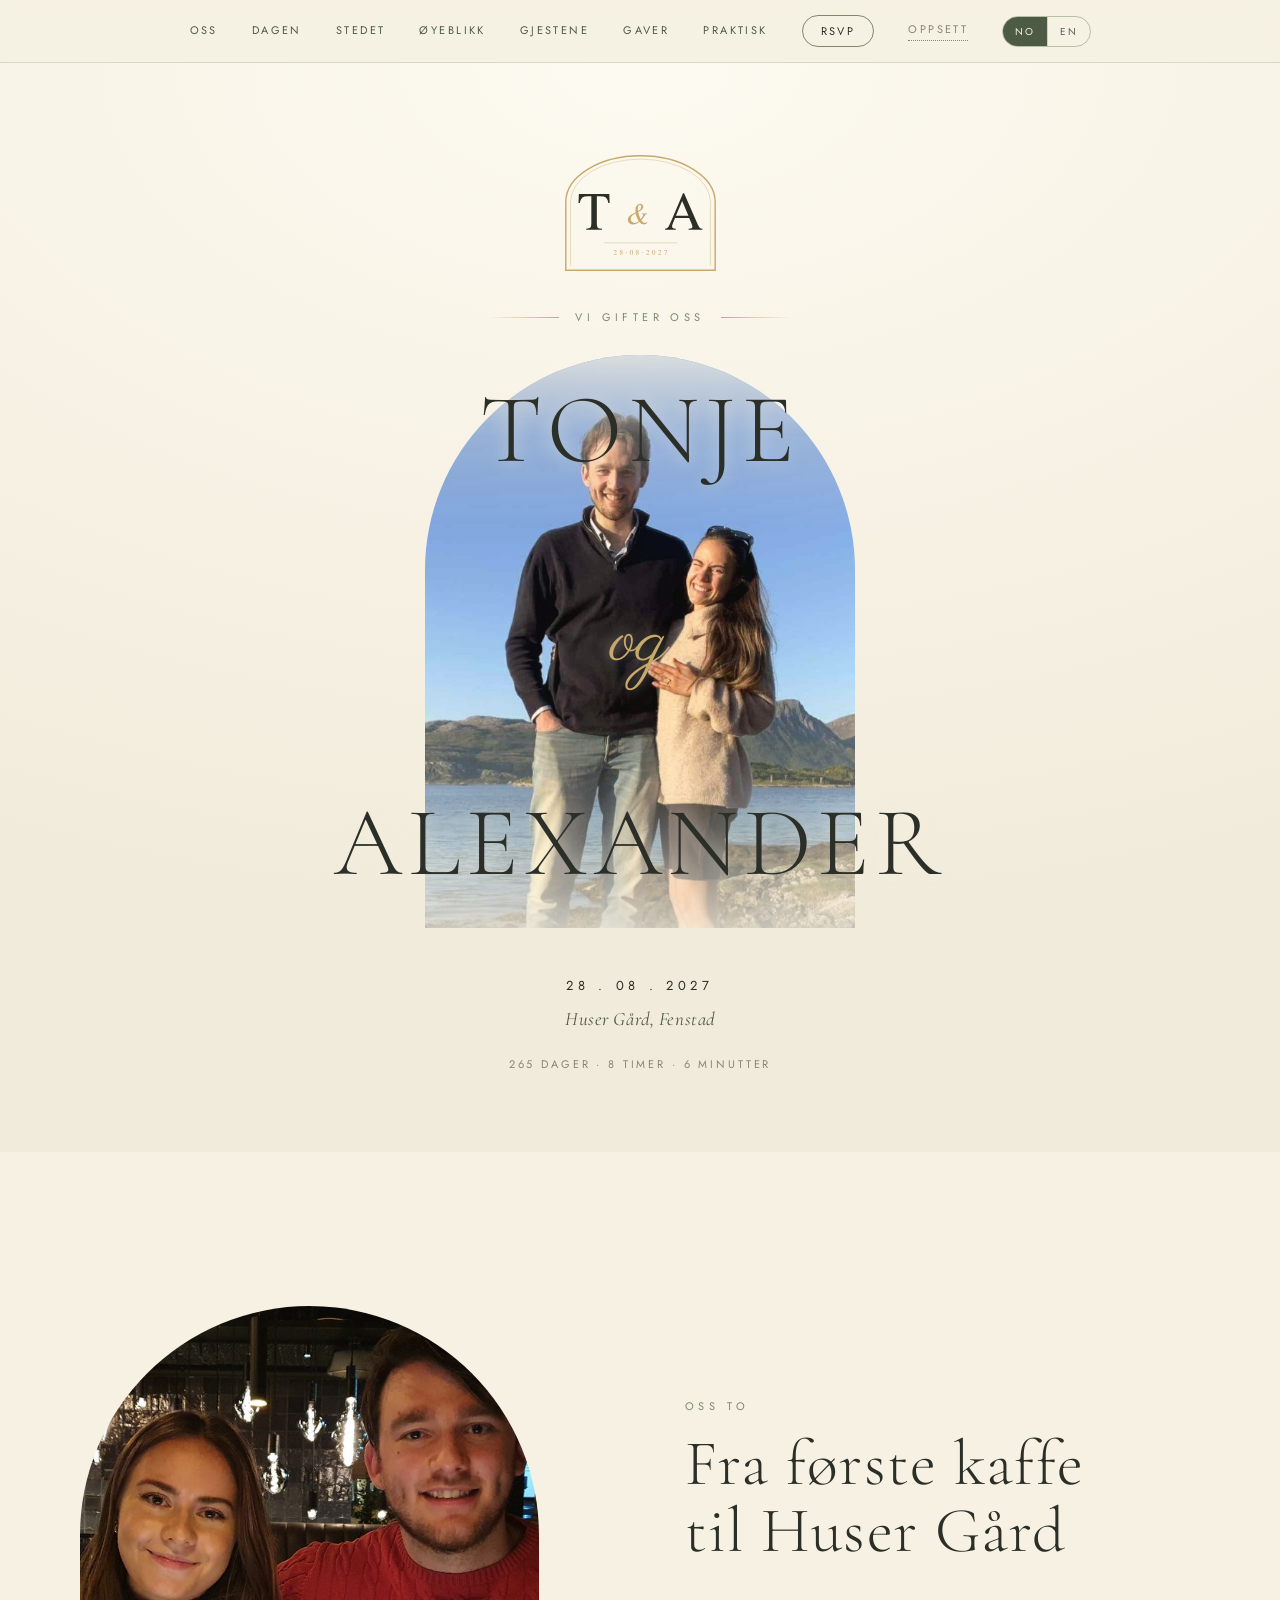
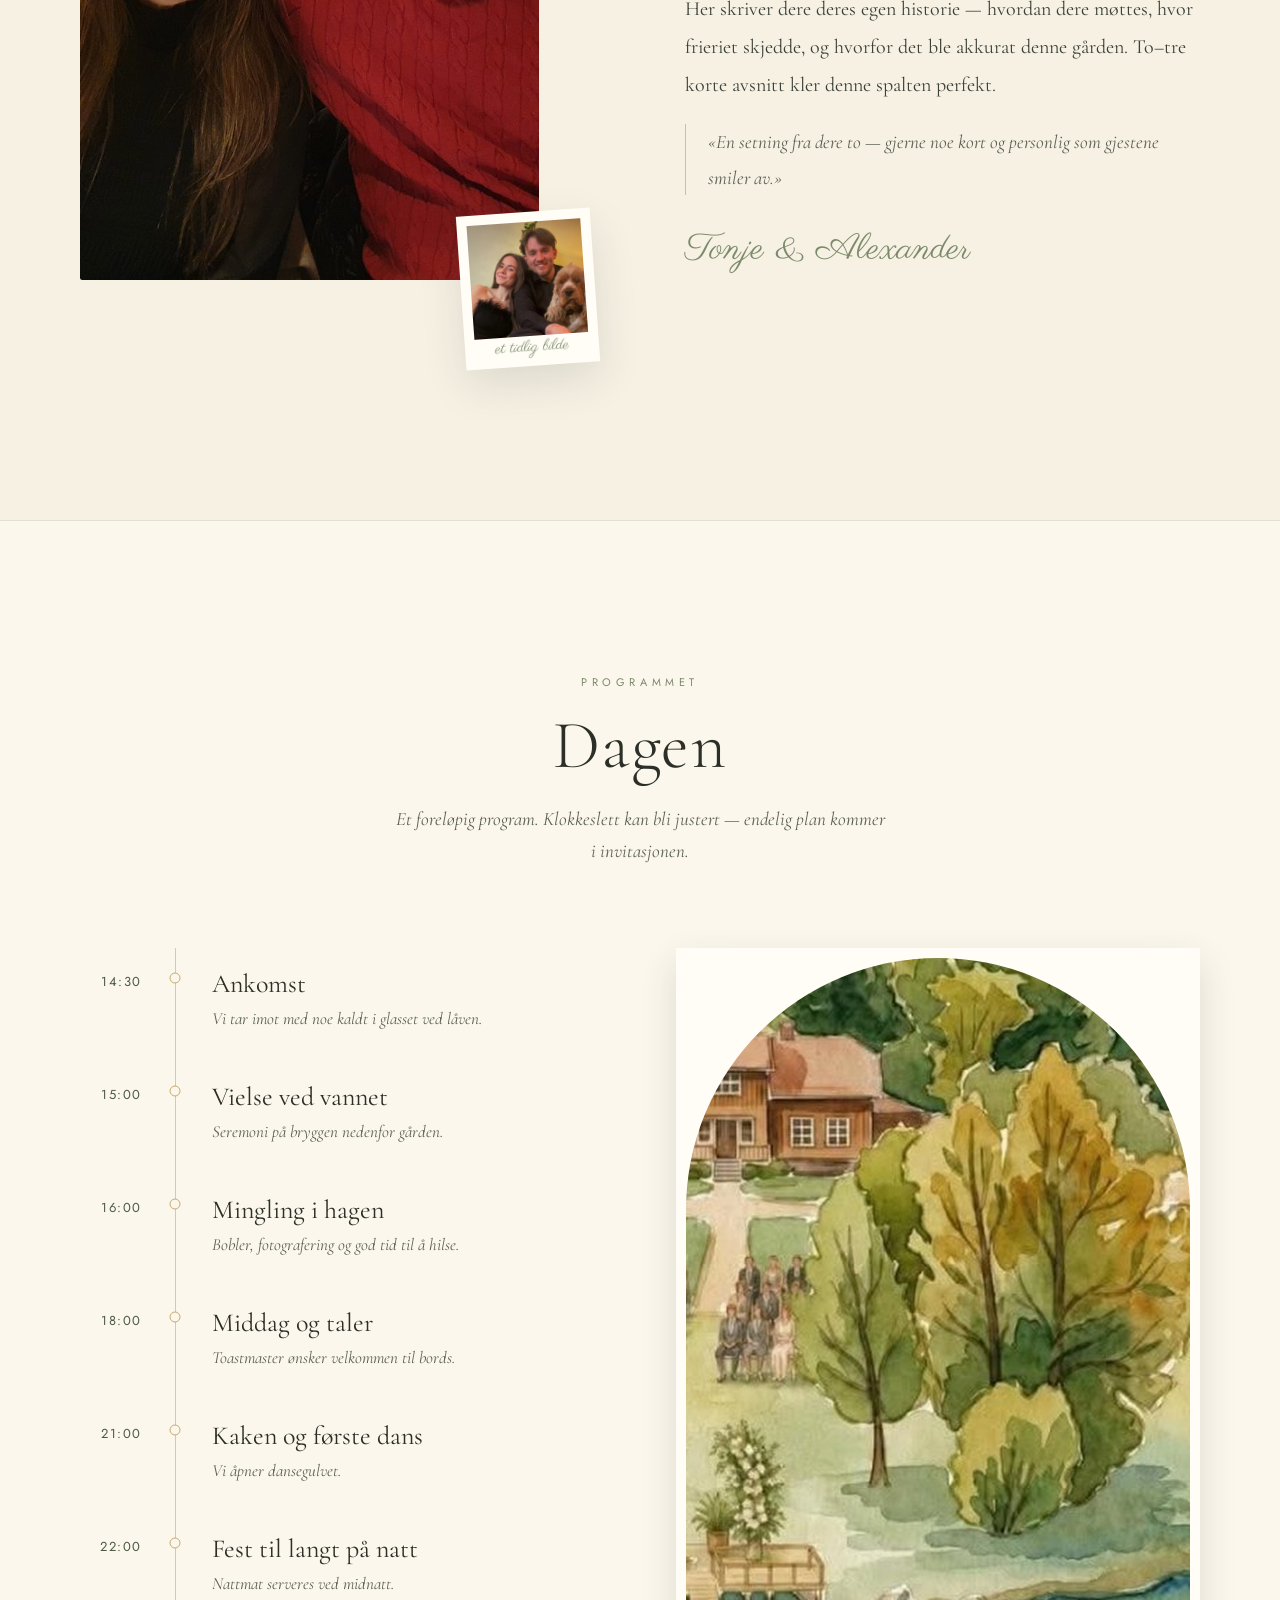
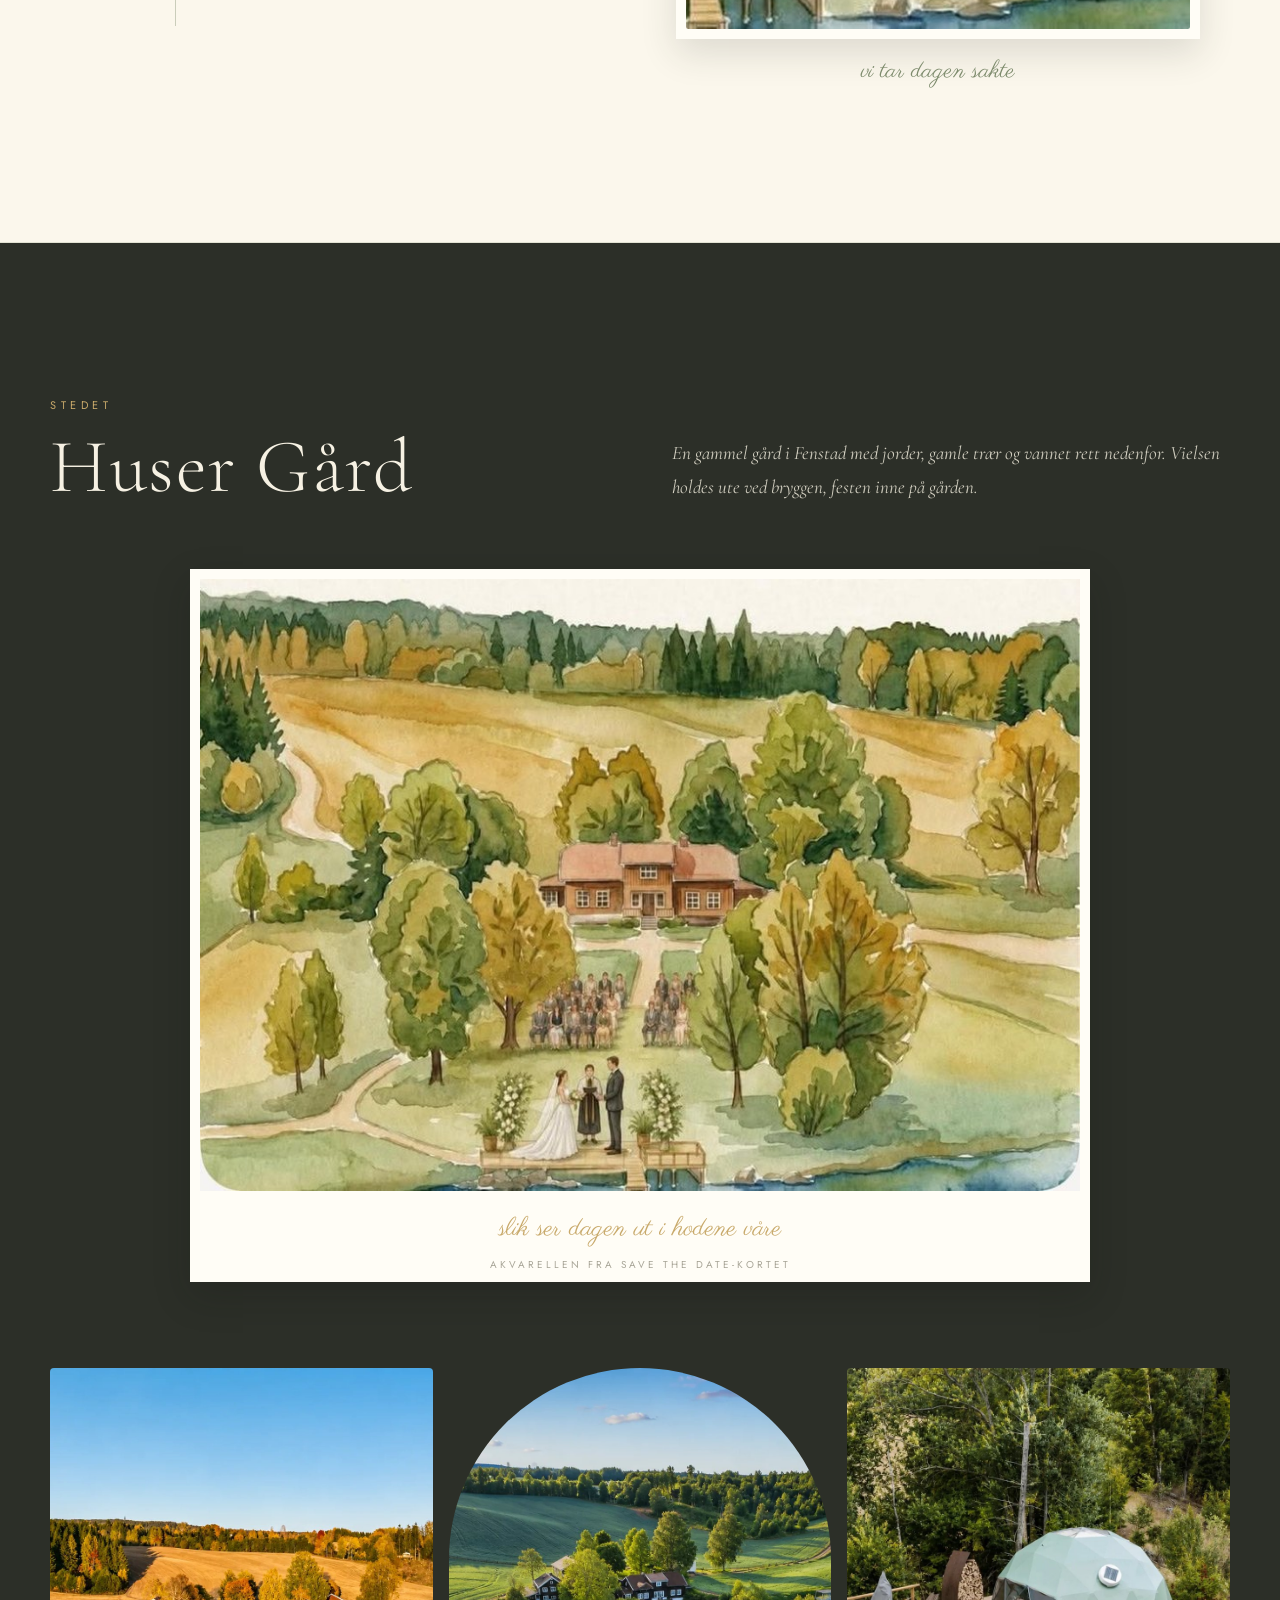
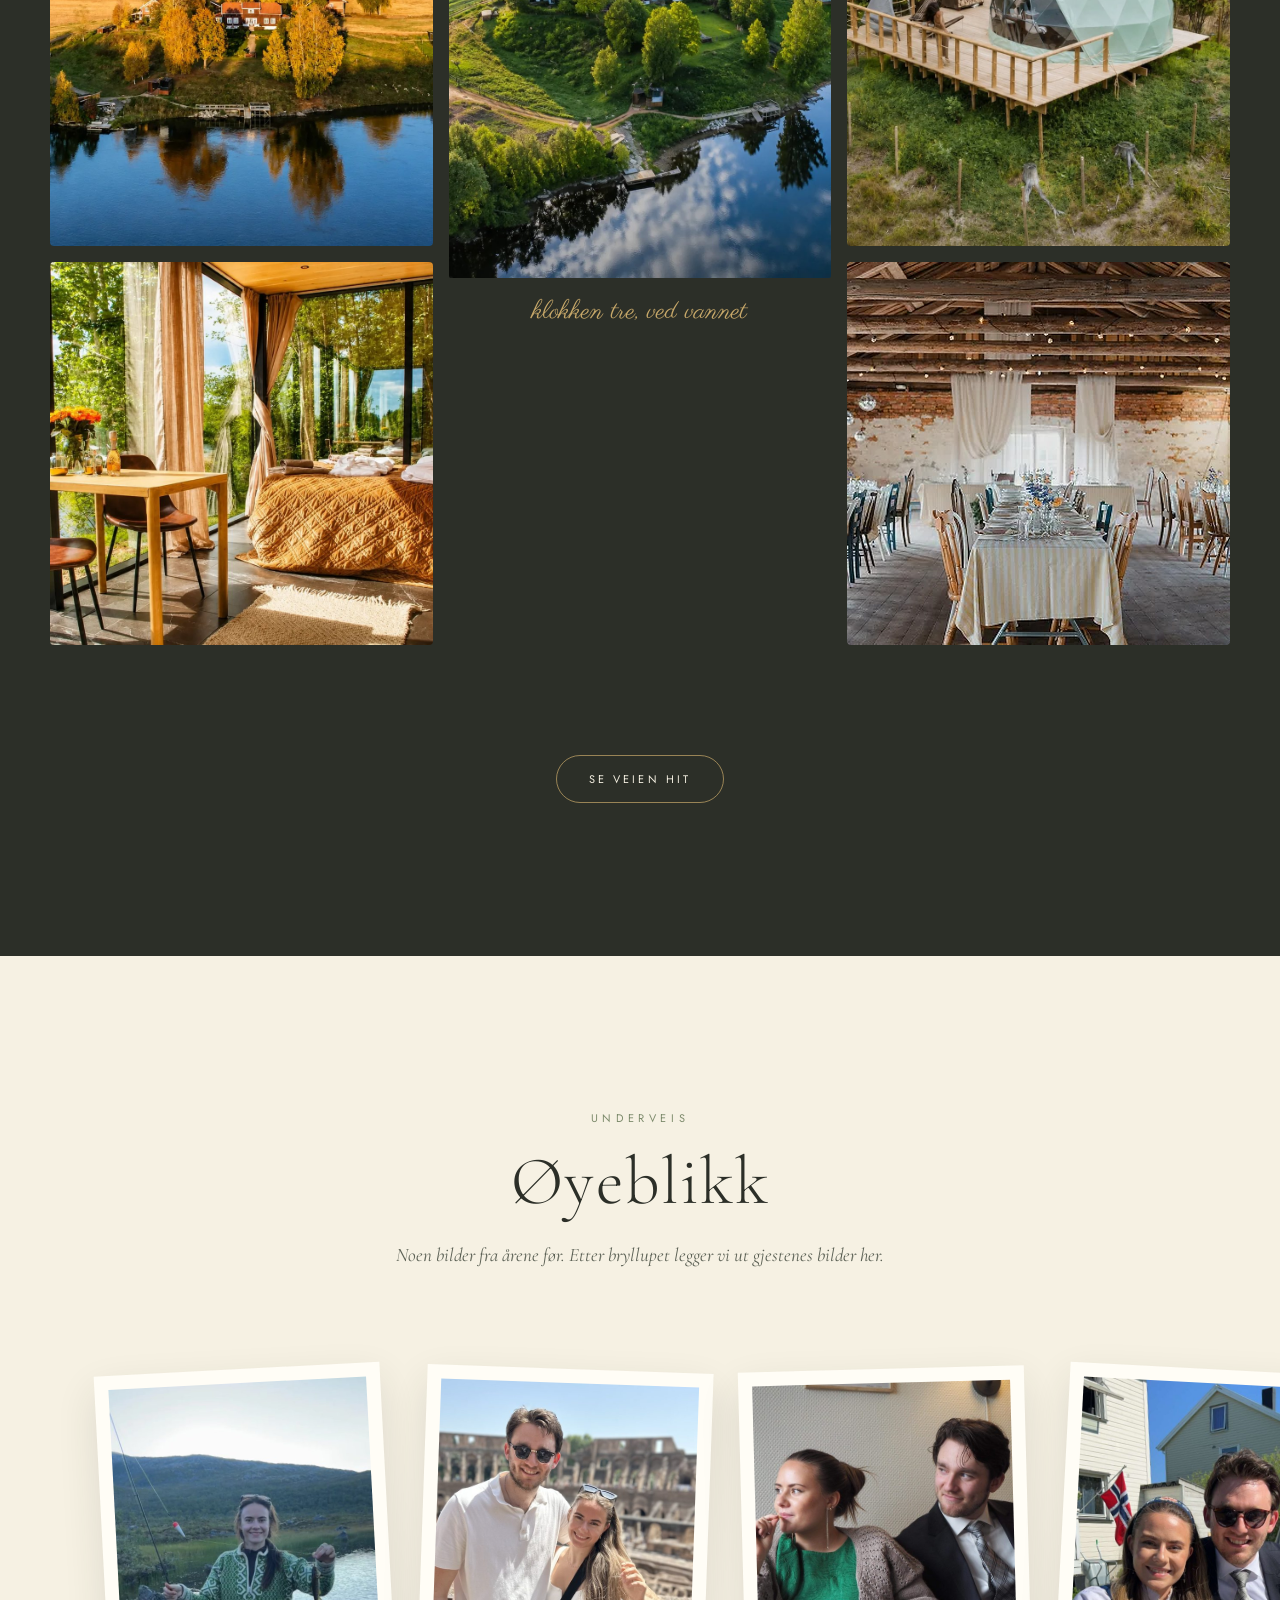
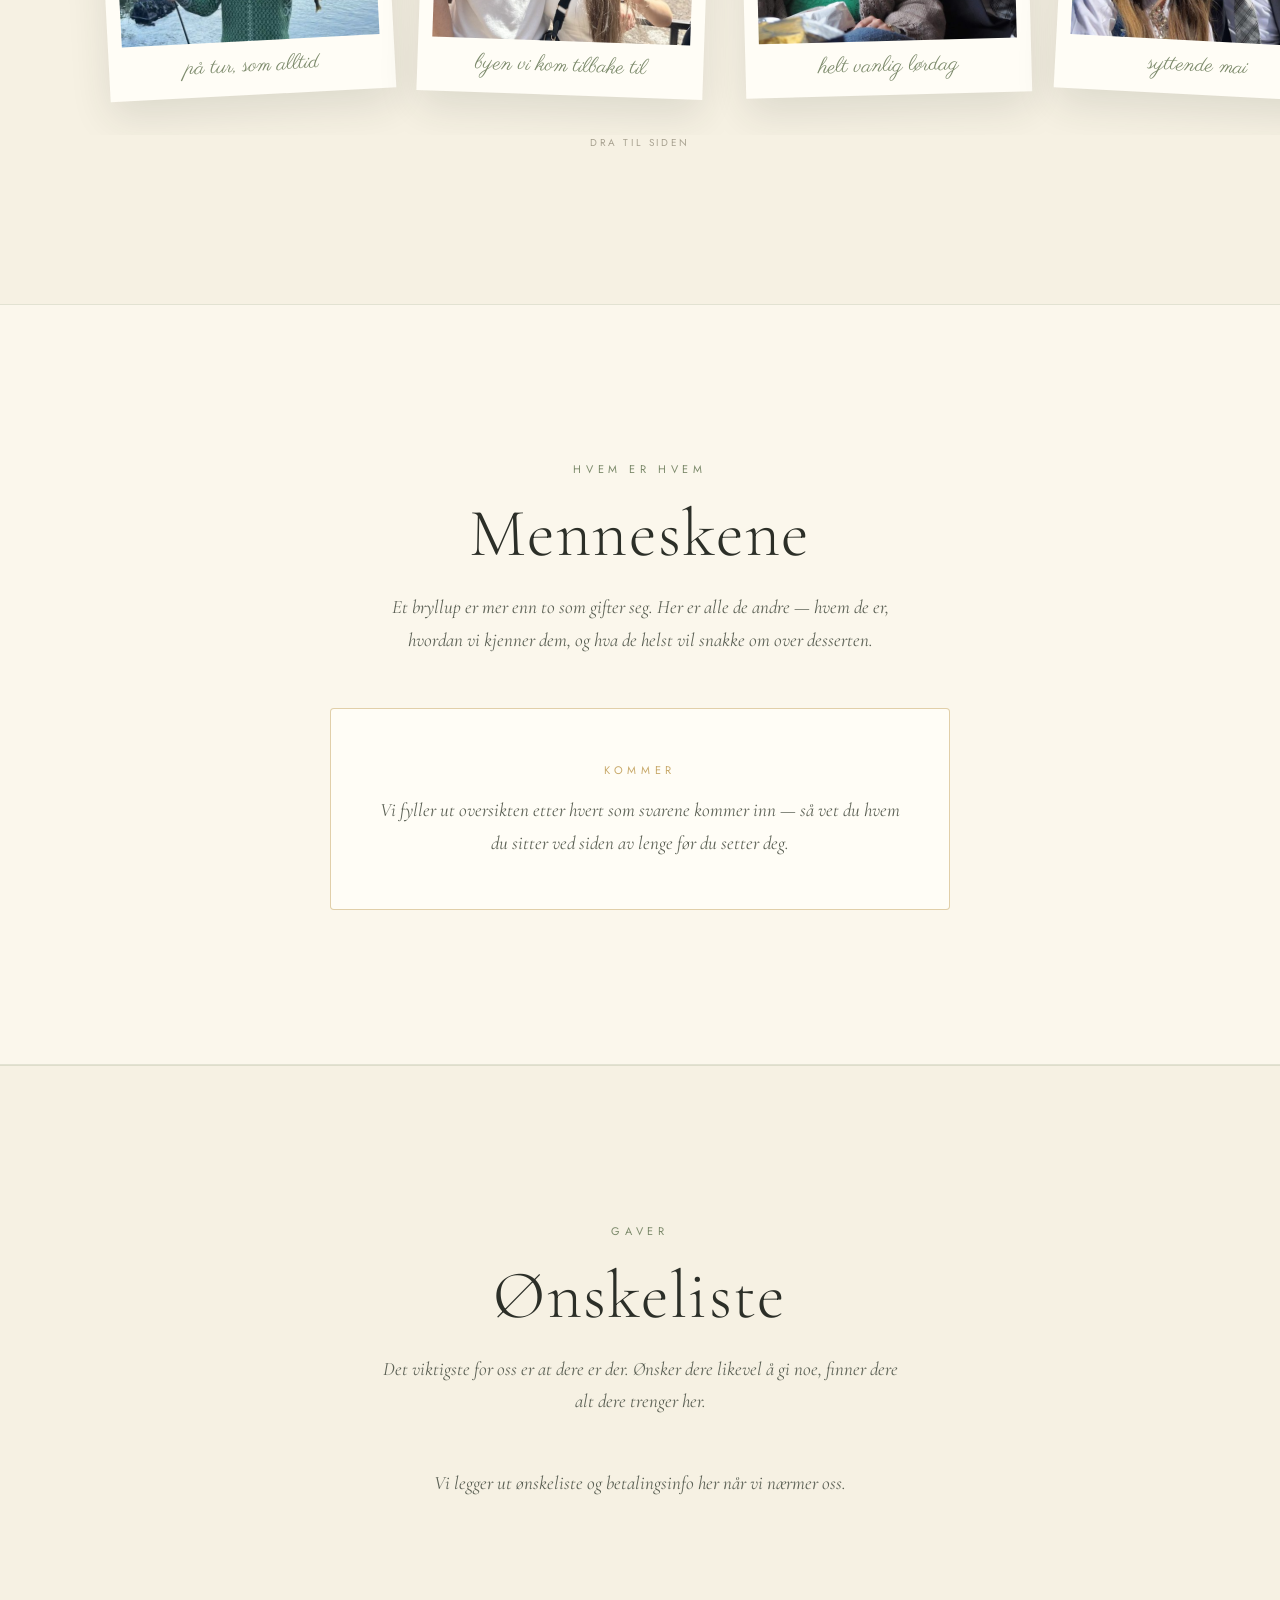
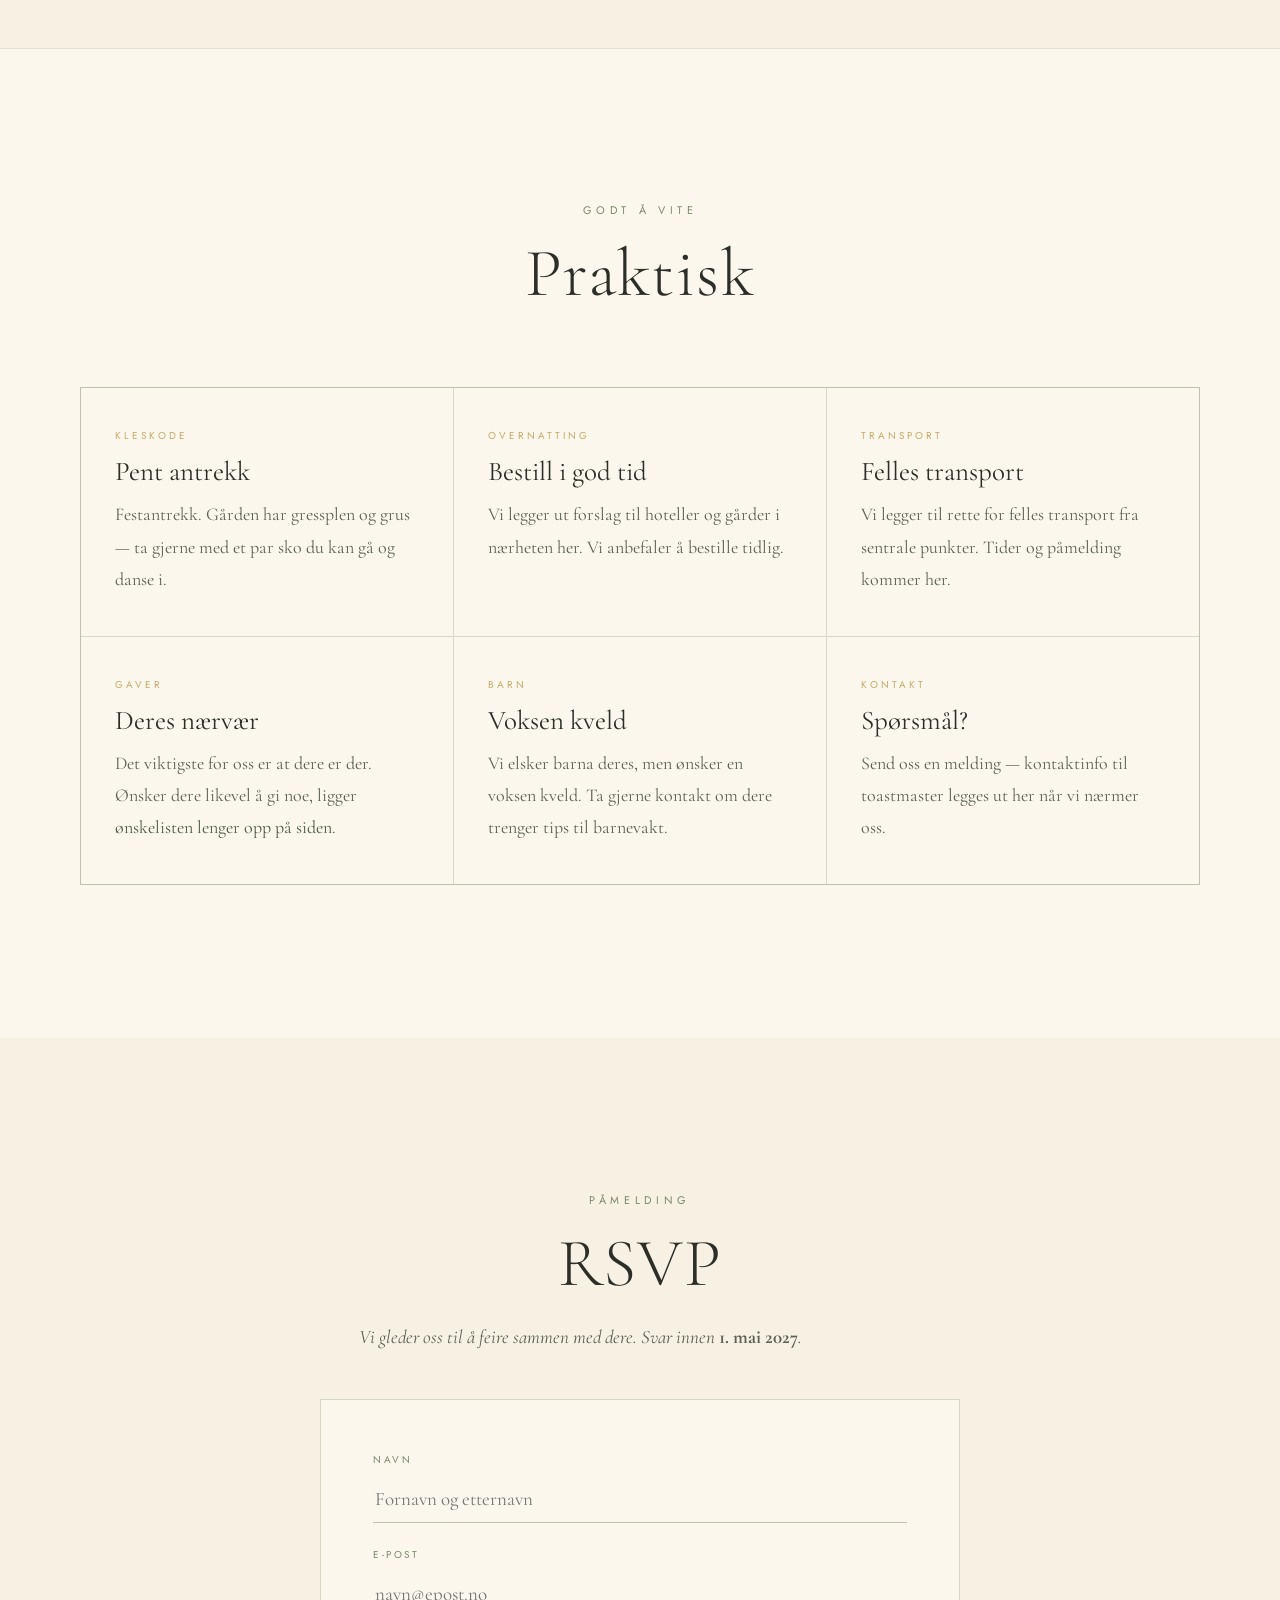
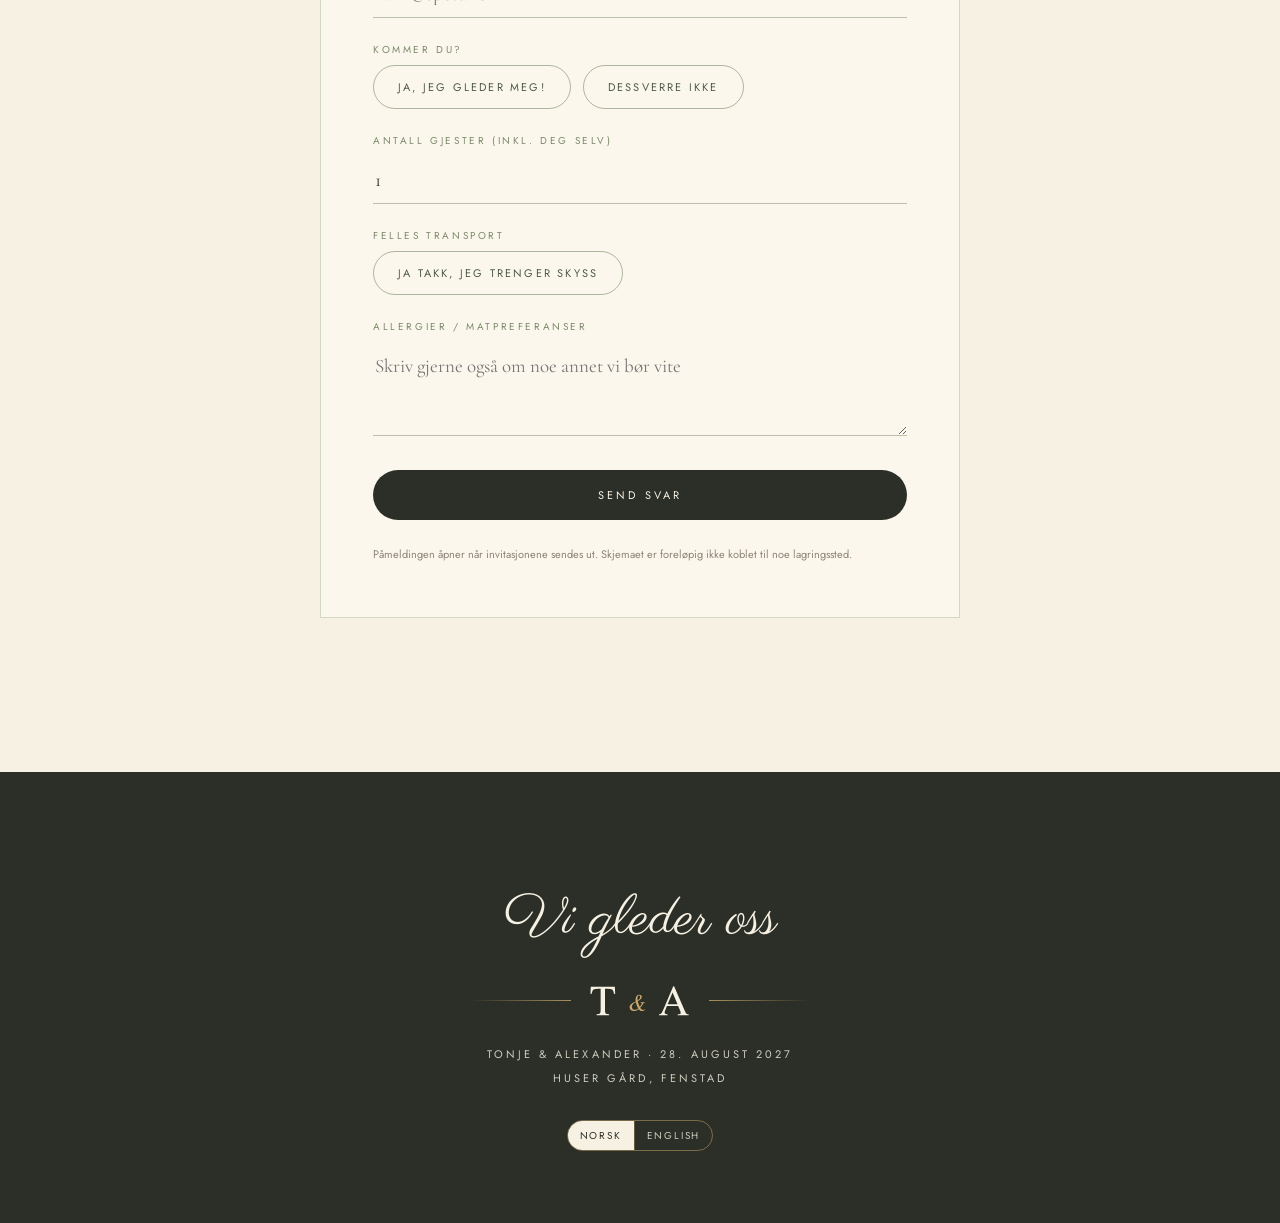
==== commit 05ca1fb9: "Oppsettsiden blir en ekte innstillingsside oppsett.html er na en egen side der alt fylles inn: ett f" ====
--- a/index.html
+++ b/index.html
@@ -190,33 +190,19 @@
   .sprak button + button{ border-left:1px solid rgba(124,138,107,.32); }
   .sprak button[aria-pressed="true"]{ background:var(--sage-dark); color:var(--cream); }
 
-  /* MIDLERTIDIG: lenken til oppsettsiden og selve panelet.
-     Begge deler kan slettes i ett jafs når KONFIG er fylt ut. */
+  /* MIDLERTIDIG: lenken til oppsett.html, og stripa som sier fra når
+     siden viser et utkast. Begge kan slettes sammen med oppsett.html. */
   .nav__oppsett{ color:var(--muted-warm); border-bottom:1px dotted var(--muted-warm); }
   .nav__oppsett:hover{ color:var(--ink); }
 
-  .oppsett{ background:var(--paper); border-bottom:1px solid var(--hairline-gold); padding:clamp(28px,4vw,44px) 24px; }
-  .oppsett__inner{ max-width:820px; margin:0 auto; }
-  .oppsett__topp{ display:flex; flex-wrap:wrap; align-items:baseline; justify-content:space-between; gap:14px; }
-  .oppsett h2{ font-size:clamp(28px,4vw,40px); }
-  .oppsett__lukk{
-    font-family:var(--sans); font-size:10px; letter-spacing:.24em; text-transform:uppercase;
-    color:var(--muted); border:1px solid var(--hairline); border-radius:999px; padding:8px 16px;
-  }
-  .oppsett__lukk:hover{ border-color:var(--sage); color:var(--ink); }
-  .oppsett__lede{ font-style:italic; font-size:17px; color:var(--muted); margin-top:10px; line-height:1.7; }
-  .oppsett__liste{ list-style:none; margin:24px 0 0; padding:0; border-top:1px solid var(--hairline); }
-  .oppsett__punkt{
-    display:grid; grid-template-columns:26px 1fr; gap:12px; align-items:baseline;
-    padding:13px 0; border-bottom:1px solid var(--hairline);
-  }
-  .oppsett__ikon{ font-family:var(--sans); font-size:13px; line-height:1.5; }
-  .oppsett__punkt--ok   .oppsett__ikon{ color:var(--sage); }
-  .oppsett__punkt--mangler .oppsett__ikon{ color:var(--gold); }
-  .oppsett__nokkel{ font-family:var(--sans); font-size:12px; letter-spacing:.06em; color:var(--ink); }
-  .oppsett__hva{ display:block; margin-top:4px; font-style:italic; font-size:16px; color:var(--muted); line-height:1.6; }
-  .oppsett__punkt--ok .oppsett__nokkel{ color:var(--muted-warm); }
-  .oppsett__fot{ margin-top:20px; font-family:var(--sans); font-size:11px; letter-spacing:.06em; color:var(--muted-warm); line-height:1.9; }
+  .utkast{
+    position:fixed; left:0; right:0; bottom:0; z-index:70;
+    display:flex; flex-wrap:wrap; align-items:center; justify-content:center; gap:8px 18px;
+    padding:11px 20px; background:var(--ink); color:var(--on-dark);
+    font-family:var(--sans); font-size:10px; letter-spacing:.2em; text-transform:uppercase;
+  }
+  .utkast a{ color:var(--gold); border-bottom:1px solid rgba(200,169,106,.5); }
+  .utkast a:hover{ color:var(--gold); border-bottom-color:var(--gold); }
 
   /* ── HERO: navnene ligger oppå det buede bildet ── */
   .hero{
@@ -596,8 +582,8 @@
   <a href="#gaver"><span class="no">Gaver</span><span class="en">Gifts</span></a>
   <a href="#praktisk"><span class="no">Praktisk</span><span class="en">Details</span></a>
   <a href="#rsvp" class="nav__rsvp">RSVP</a>
-  <!-- MIDLERTIDIG: lenke til oppsettsiden. Slett denne linja når alt er fylt ut. -->
-  <a href="?oppsett" class="nav__oppsett"><span class="no">Oppsett</span><span class="en">Setup</span></a>
+  <!-- MIDLERTIDIG: lenke til oppsett.html. Slett denne linja når alt er fylt ut. -->
+  <a href="oppsett.html" class="nav__oppsett"><span class="no">Oppsett</span><span class="en">Setup</span></a>
   <div class="sprak" role="group" aria-label="Språk / Language">
     <button type="button" data-sprak="no" aria-pressed="true">NO</button>
     <button type="button" data-sprak="en" aria-pressed="false">EN</button>
@@ -1234,6 +1220,47 @@
     }
   ];
 
+  /* ══════════════════════════════════════════════════════════════
+     UTKAST FRA OPPSETTSIDEN
+
+     oppsett.html lagrer et utkast i nettleseren (localStorage).
+     Det leses bare i forhåndsvisning — ?oppsett i adressen, eller
+     når siden kjøres lokalt. Gjestene ser alltid det som faktisk
+     står i KONFIG og GJESTER her i filen, aldri et utkast.
+
+     Slettes sammen med oppsett.html den dagen alt er limt inn.
+     ══════════════════════════════════════════════════════════════ */
+  var FORHANDSVISNING = /^(localhost|127\.0\.0\.1)$/.test(location.hostname)
+                        || location.search.indexOf('oppsett') !== -1;
+  var UTKAST = null;
+
+  (function(){
+    if(!FORHANDSVISNING) return;
+    try{ UTKAST = JSON.parse(localStorage.getItem('bryllup-utkast') || 'null'); }
+    catch(e){ return; }
+    if(!UTKAST) return;
+
+    if(UTKAST.konfig){
+      Object.keys(KONFIG).forEach(function(navn){
+        if(typeof UTKAST.konfig[navn] === 'string') KONFIG[navn] = UTKAST.konfig[navn];
+      });
+    }
+    if(Array.isArray(UTKAST.gjester) && UTKAST.gjester.length){
+      GJESTER = UTKAST.gjester;
+    }
+
+    /* Stripa nederst så et utkast aldri forveksles med det publiserte.
+       Inne i forhåndsvisningsruta på oppsettsiden er den bare i veien. */
+    if(window.top !== window.self) return;
+    document.addEventListener('DOMContentLoaded', function(){
+      var stripe = document.createElement('div');
+      stripe.className = 'utkast';
+      stripe.innerHTML = '<span>Forhåndsvisning av utkast — gjestene ser dette ikke</span>'
+        + '<a href="oppsett.html">Tilbake til oppsett</a>';
+      document.body.appendChild(stripe);
+    });
+  })();
+
   /* ── Hvem er hvem — bygges av GJESTER over ── */
   (function(){
     var grid   = document.getElementById('gjester-grid');
@@ -1241,9 +1268,7 @@
     var antall = document.getElementById('gjester-antall');
     var tom    = document.getElementById('gjester-tom');
 
-    var forhandsvisning = /^(localhost|127\.0\.0\.1)$/.test(location.hostname)
-                          || location.search.indexOf('oppsett') !== -1;
-    var demo  = !GJESTER.length && forhandsvisning;
+    var demo  = !GJESTER.length && FORHANDSVISNING;
     var liste = GJESTER.length ? GJESTER : (demo ? GJESTER_DEMO : []);
     if(!liste.length) return;                  /* teksten i .gjester__tom blir stående */
 
@@ -1445,92 +1470,6 @@
     if(tlf && epost) document.getElementById('kontakt-skille').hidden = false;
     document.getElementById('kontakt-tom').hidden  = true;
     document.getElementById('kontakt-fylt').hidden = false;
-  })();
-
-  /* ── Oppsettsiden ──
-     Viser hva som fortsatt mangler i KONFIG og i gjestelista.
-     Åpnes med «Oppsett» i menyen (?oppsett i adressen) og kommer
-     alltid opp når siden kjøres lokalt. Gjestene ser den aldri.
-
-     Slik skjuler du den når alt er på plass: fjern lenken i <nav>,
-     så finnes panelet bare for den som kjenner adressen. Skal den
-     bort helt, slett denne blokka, .oppsett-reglene i <style> og
-     nav-lenken. Ingenting annet peker hit. */
-  (function(){
-    var lokalt = /^(localhost|127\.0\.0\.1)$/.test(location.hostname);
-    if(!lokalt && location.search.indexOf('oppsett') === -1) return;
-
-    var punkter = [
-      { nokkel: 'rsvpEndepunkt / rsvpEpost',
-        ok: !!(KONFIG.rsvpEndepunkt || KONFIG.rsvpEpost),
-        no: 'Hvor RSVP-svarene skal. Uten dette sier skjemaet fra at påmeldingen ikke er åpen.',
-        en: 'Where the RSVP replies go. Without it the form says replies are not open yet.' },
-      { nokkel: 'vipps',
-        ok: !!KONFIG.vipps,
-        no: 'Vipps-nummer. Gir et gavekort med kopiknapp.',
-        en: 'Vipps number. Adds a gift card with a copy button.' },
-      { nokkel: 'kontonummer',
-        ok: !!KONFIG.kontonummer,
-        no: 'Bankkonto. Gir et gavekort med kopiknapp.',
-        en: 'Bank account. Adds a gift card with a copy button.' },
-      { nokkel: 'onskelisteUrl',
-        ok: !!KONFIG.onskelisteUrl,
-        no: 'Lenke til ønskelista. Uten den står det at lista kommer senere.',
-        en: 'Link to the gift list. Without it the page says the list is coming.' },
-      { nokkel: 'kartLenke',
-        ok: !!KONFIG.kartLenke,
-        no: 'Delt kartlenke med riktig pin. Nå brukes et Google-søk på Huser Gård.',
-        en: 'A shared map link with the right pin. For now a Google search for Huser Gård is used.' },
-      { nokkel: 'toastmaster',
-        ok: !!(KONFIG.toastmasterNavn && (KONFIG.toastmasterTlf || KONFIG.toastmasterEpost)),
-        no: 'Navn og minst én av telefon eller e-post.',
-        en: 'Name plus at least one of phone or email.' },
-      { nokkel: 'GJESTER',
-        ok: GJESTER.length > 0,
-        no: 'Hvem er hvem. Er lista tom, står det at oversikten kommer senere — og ?oppsett viser tre demo-gjester.',
-        en: 'Who is who. While the list is empty the section says it is coming — and ?oppsett shows three demo guests.' }
-    ];
-
-    var igjen = punkter.filter(function(p){ return !p.ok; }).length;
-
-    var panel = document.createElement('section');
-    panel.className = 'oppsett';
-    panel.id = 'oppsett';
-    panel.innerHTML =
-      '<div class="oppsett__inner">'
-      + '<div class="oppsett__topp">'
-      +   '<div>'
-      +     '<span class="eyebrow"><span class="no">Bare for dere to</span><span class="en">For the two of you</span></span>'
-      +     '<h2><span class="no">Oppsett</span><span class="en">Setup</span></h2>'
-      +   '</div>'
-      +   '<a class="oppsett__lukk" href="' + location.pathname + '">'
-      +     '<span class="no">Skjul</span><span class="en">Hide</span></a>'
-      + '</div>'
-      + '<p class="oppsett__lede">'
-      +   '<span class="no">' + (igjen
-            ? igjen + ' av ' + punkter.length + ' punkter gjenstår. Alt fylles inn i KONFIG og GJESTER nederst i index.html.'
-            : 'Alt er fylt ut. Nå kan lenken «Oppsett» i menyen fjernes.') + '</span>'
-      +   '<span class="en">' + (igjen
-            ? igjen + ' of ' + punkter.length + ' items remain. Everything is filled in under KONFIG and GJESTER at the bottom of index.html.'
-            : 'Everything is filled in. The “Setup” link in the menu can now be removed.') + '</span>'
-      + '</p>'
-      + '<ul class="oppsett__liste">'
-      + punkter.map(function(p){
-          return '<li class="oppsett__punkt oppsett__punkt--' + (p.ok ? 'ok' : 'mangler') + '">'
-            + '<span class="oppsett__ikon" aria-hidden="true">' + (p.ok ? '\u2713' : '\u2022') + '</span>'
-            + '<span><span class="oppsett__nokkel">' + p.nokkel + '</span>'
-            + '<span class="oppsett__hva"><span class="no">' + p.no + '</span>'
-            + '<span class="en">' + p.en + '</span></span></span></li>';
-        }).join('')
-      + '</ul>'
-      + '<p class="oppsett__fot">'
-      +   '<span class="no">Denne siden vises bare med ?oppsett i adressen, eller når siden kjøres lokalt. Gjestene ser den aldri.</span>'
-      +   '<span class="en">This page only appears with ?oppsett in the address, or when the site runs locally. Guests never see it.</span>'
-      + '</p>'
-      + '</div>';
-
-    var nav = document.querySelector('.nav');
-    nav.parentNode.insertBefore(panel, nav.nextSibling);
   })();
 
   /* ── RSVP ── */
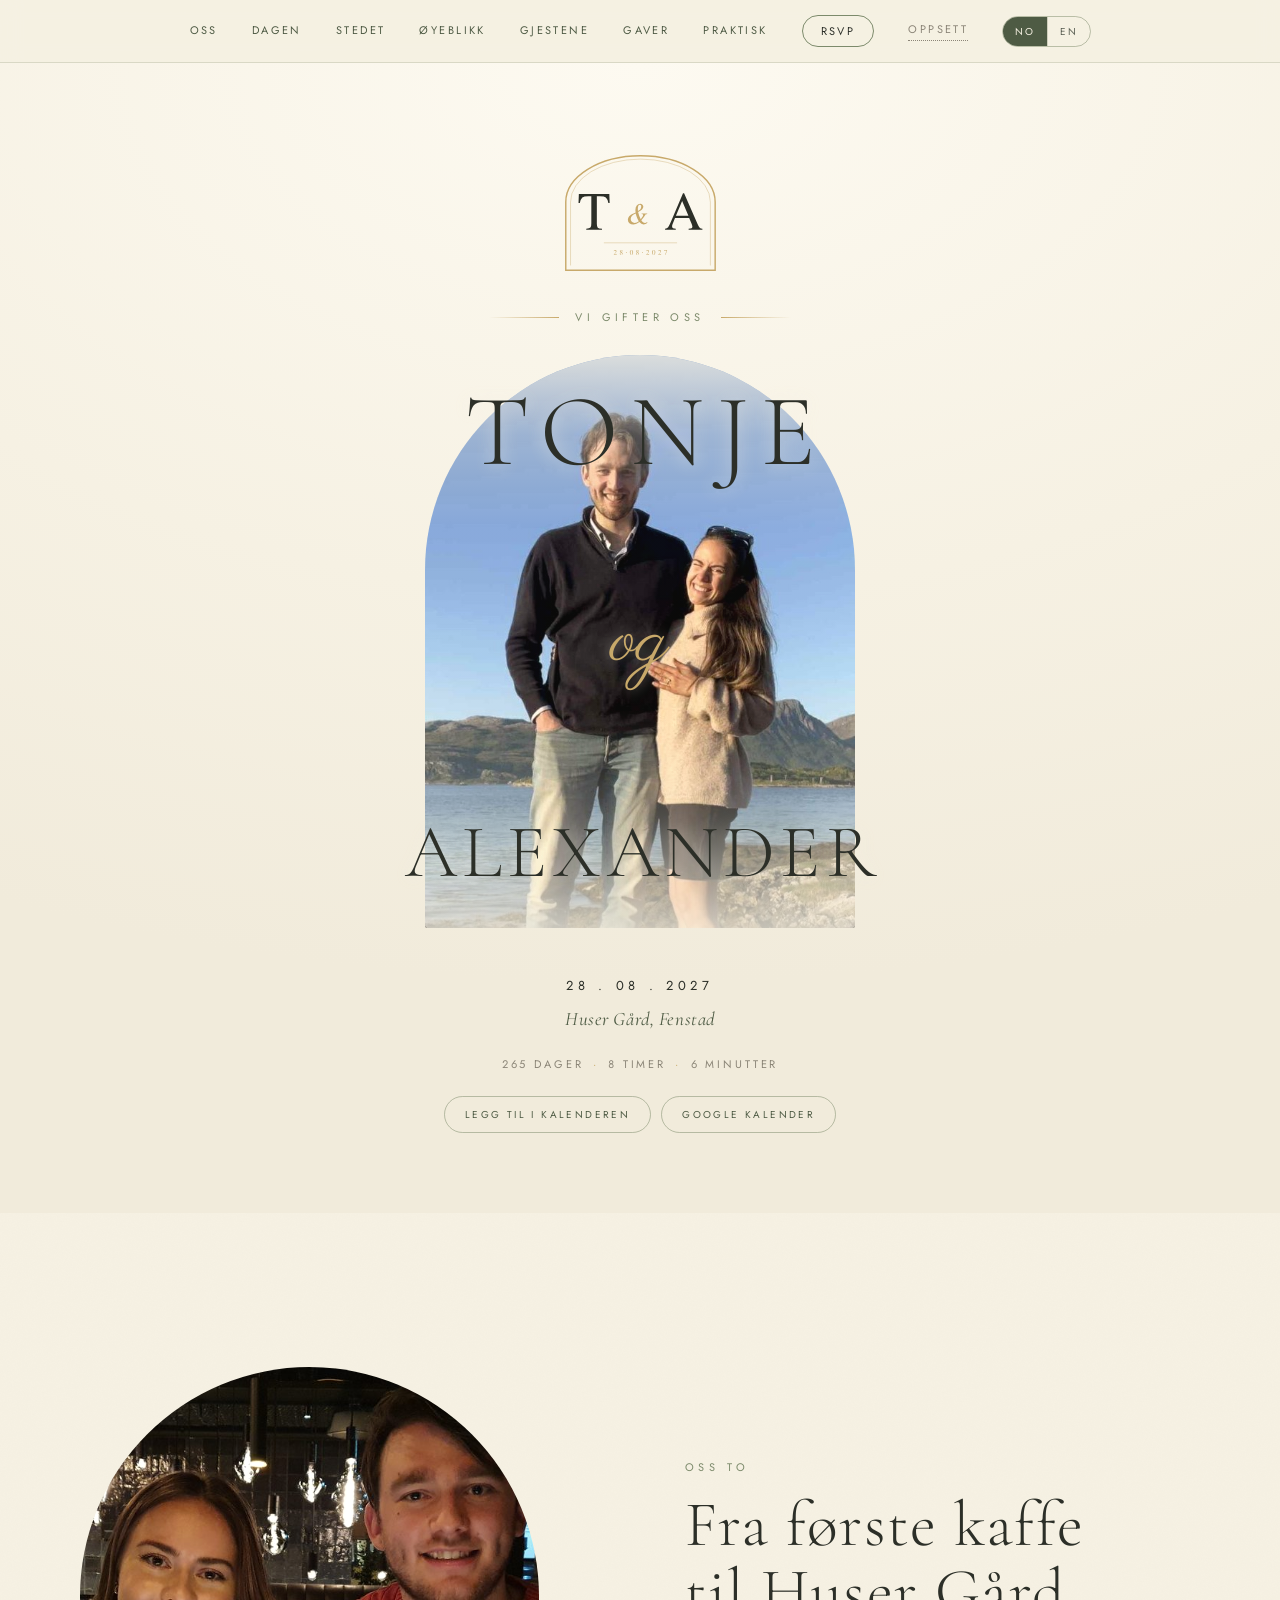
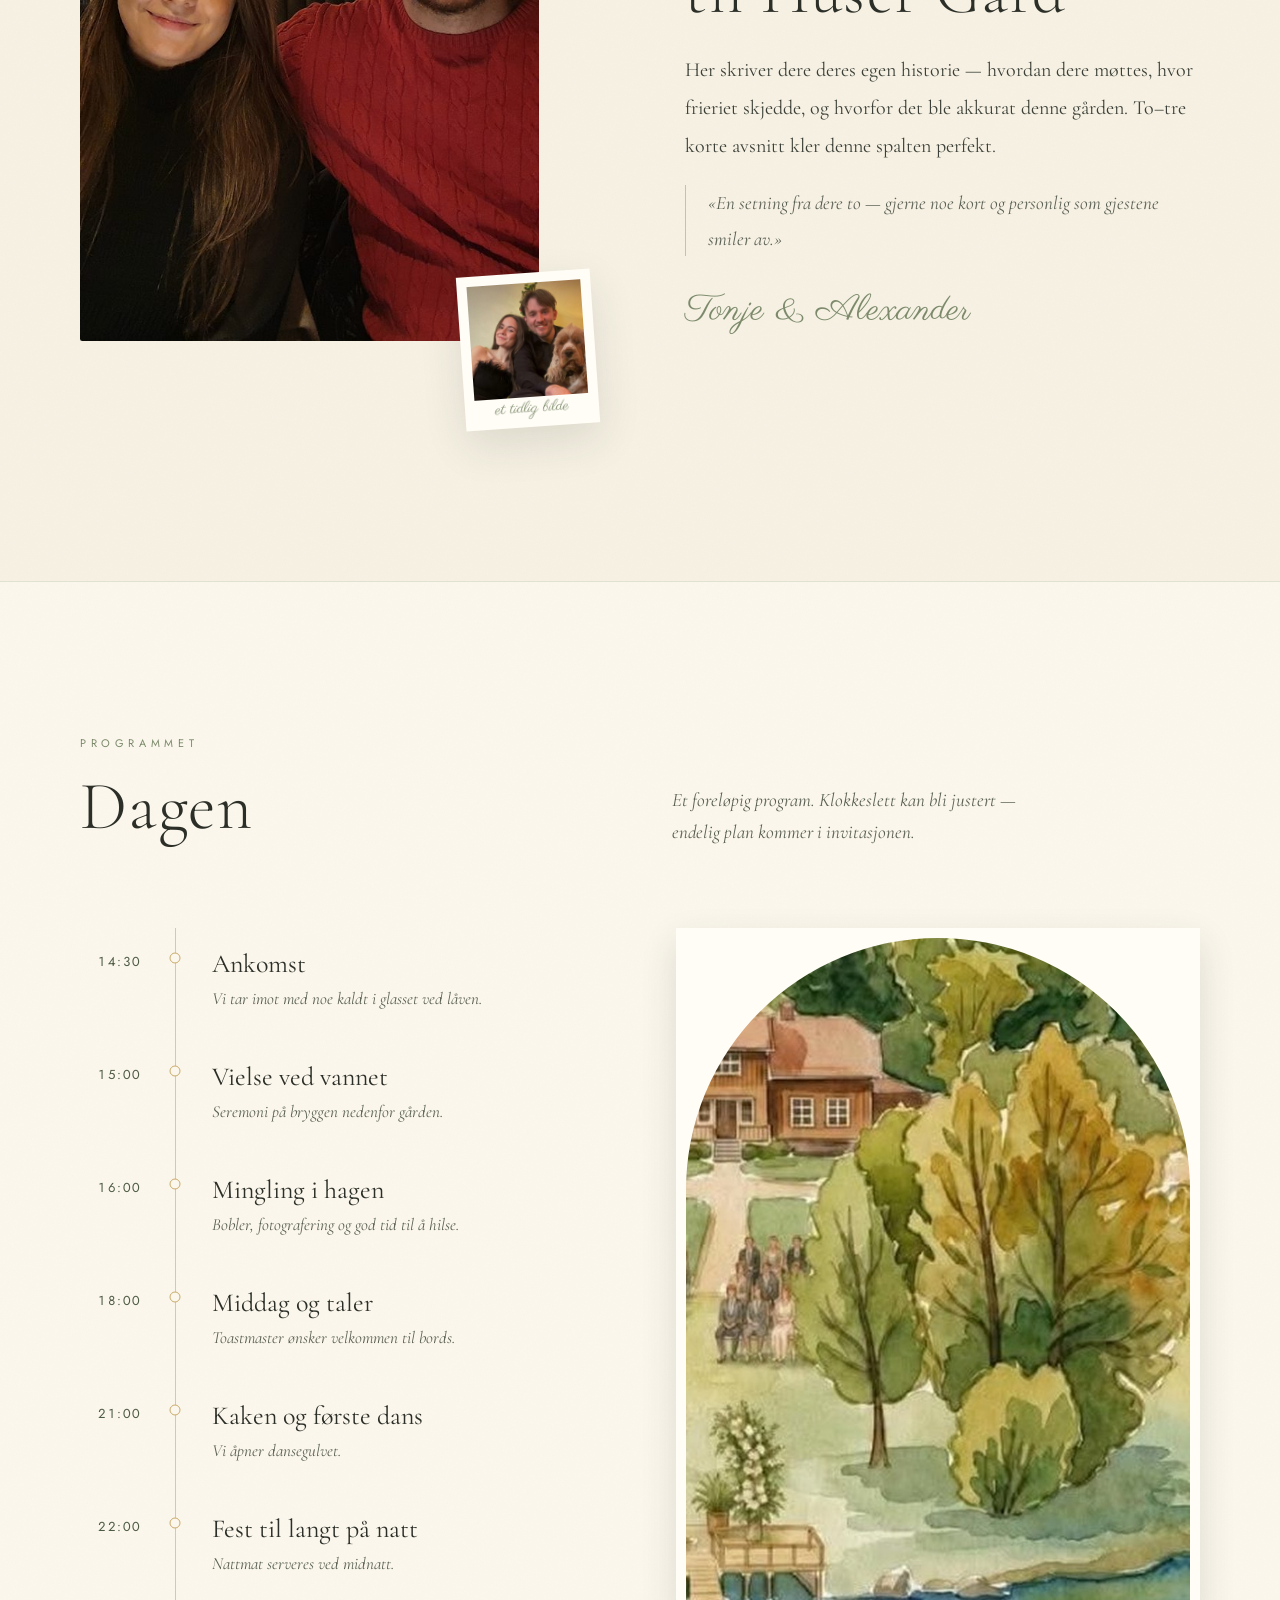
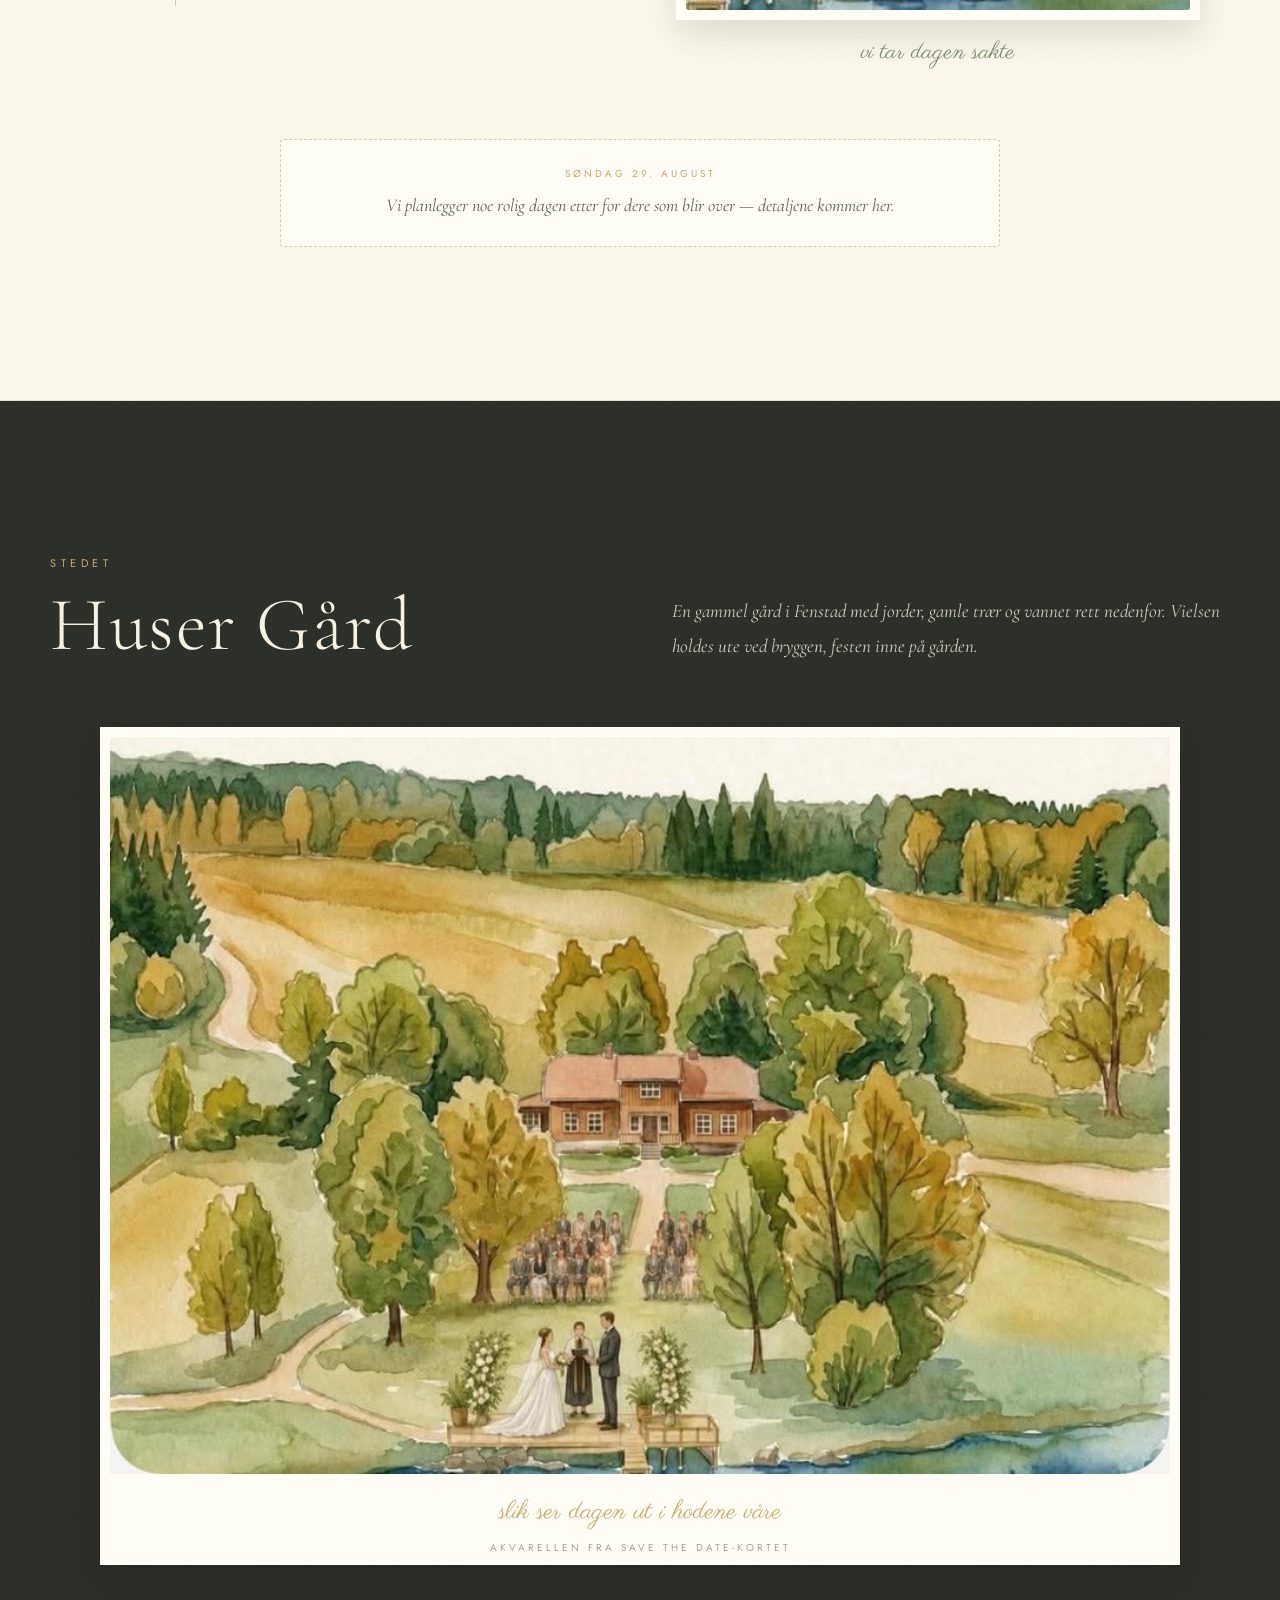
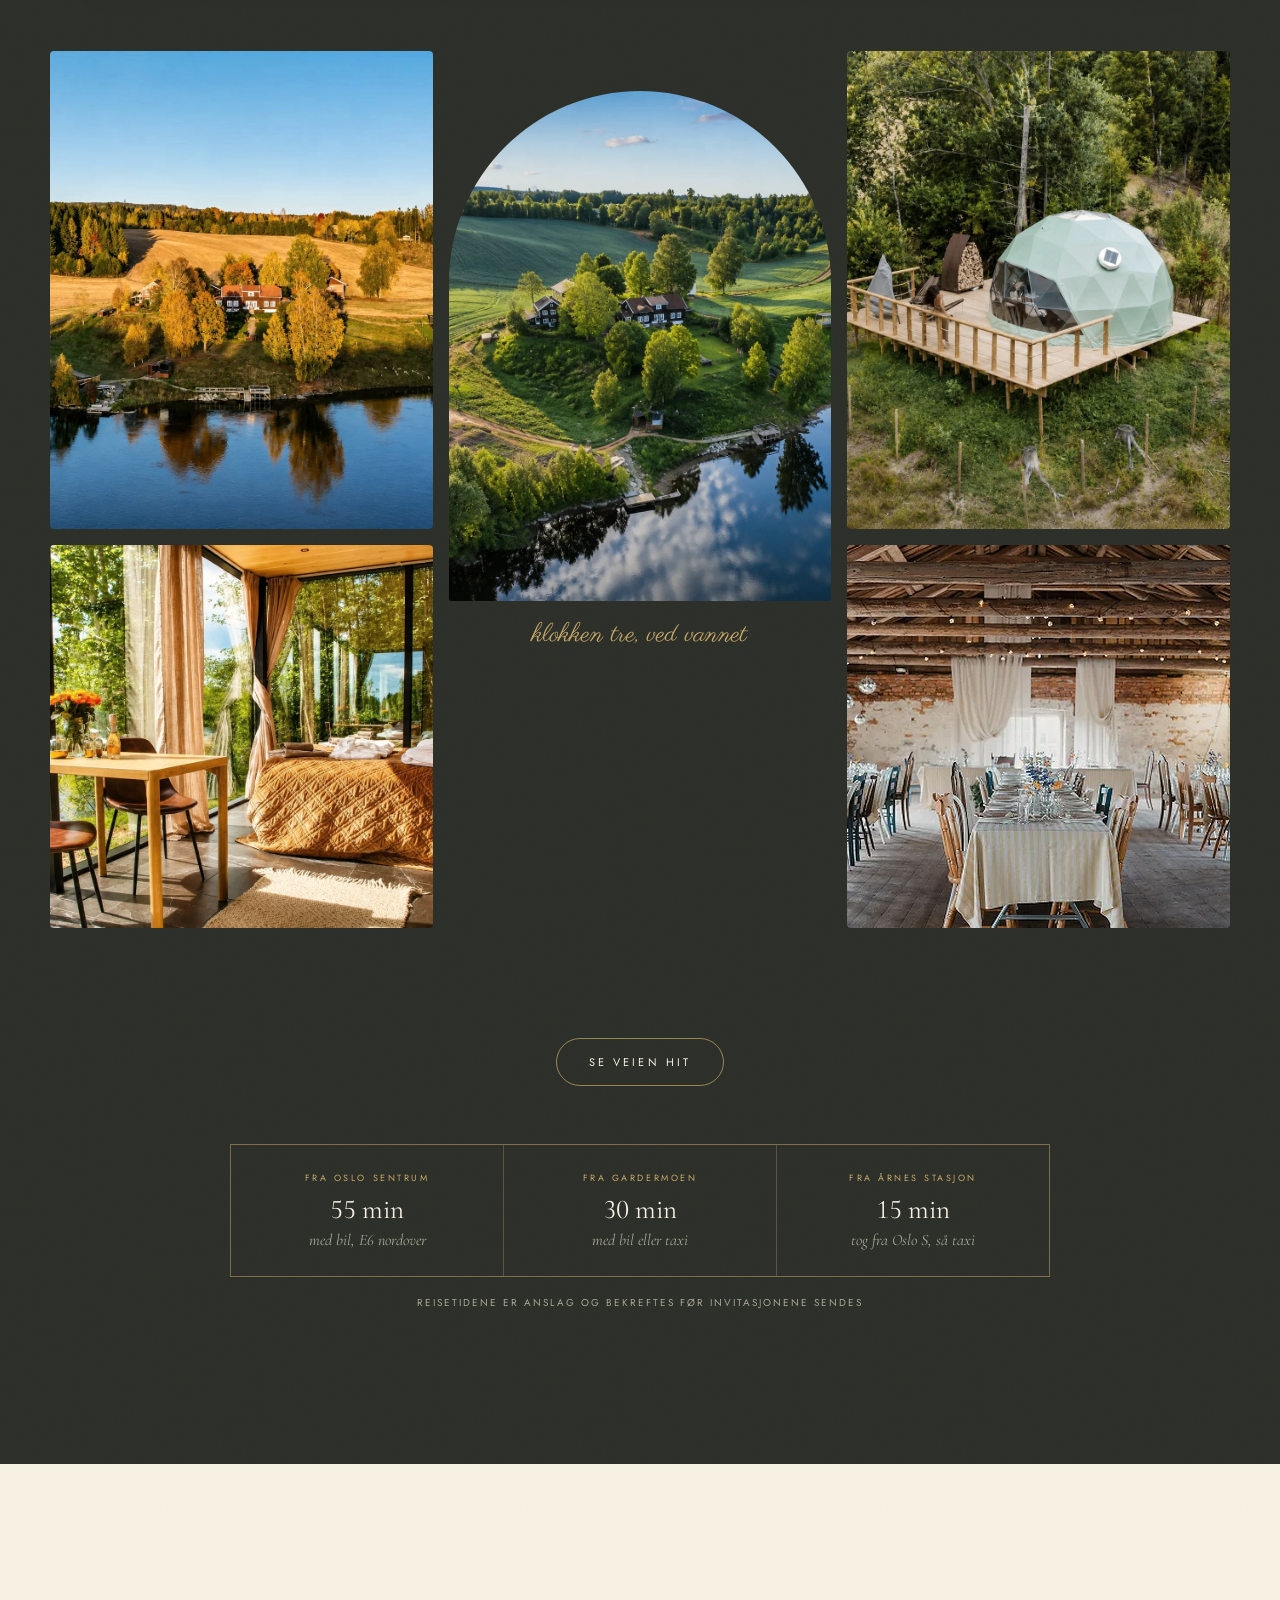
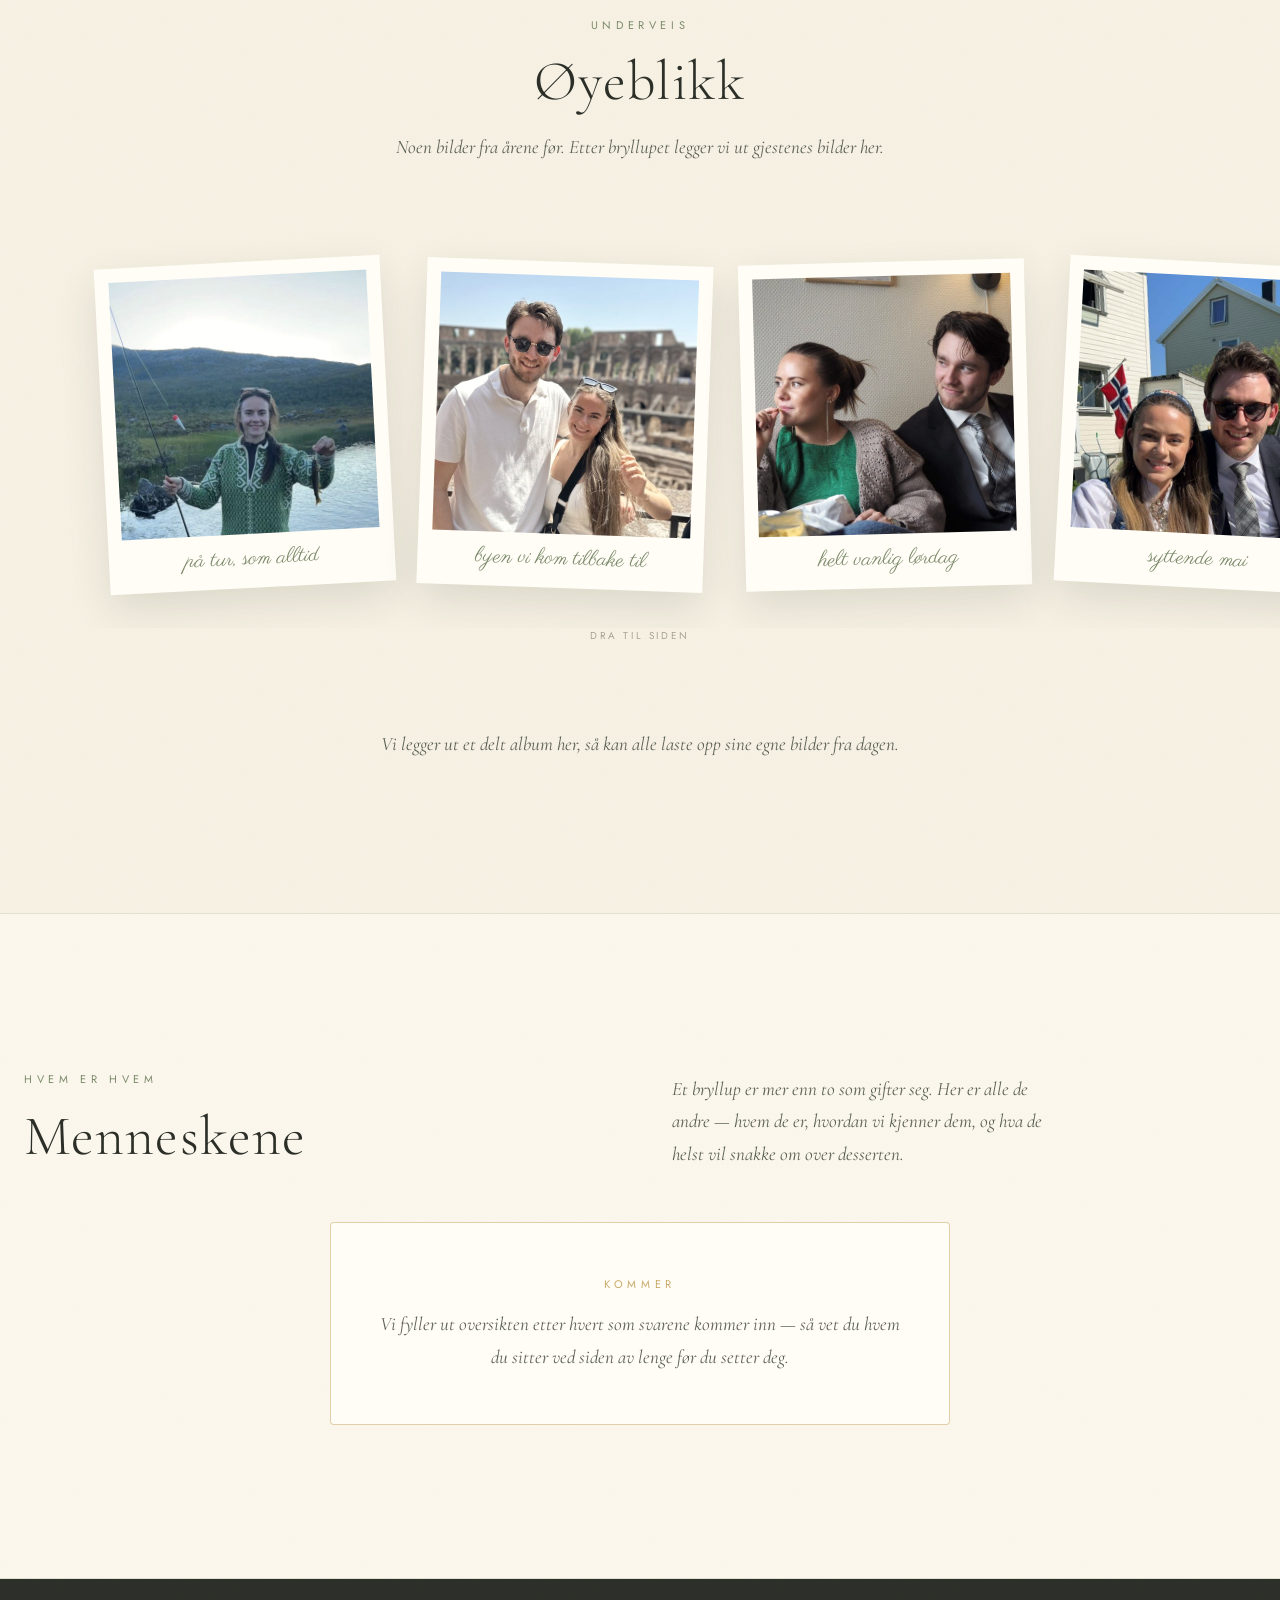
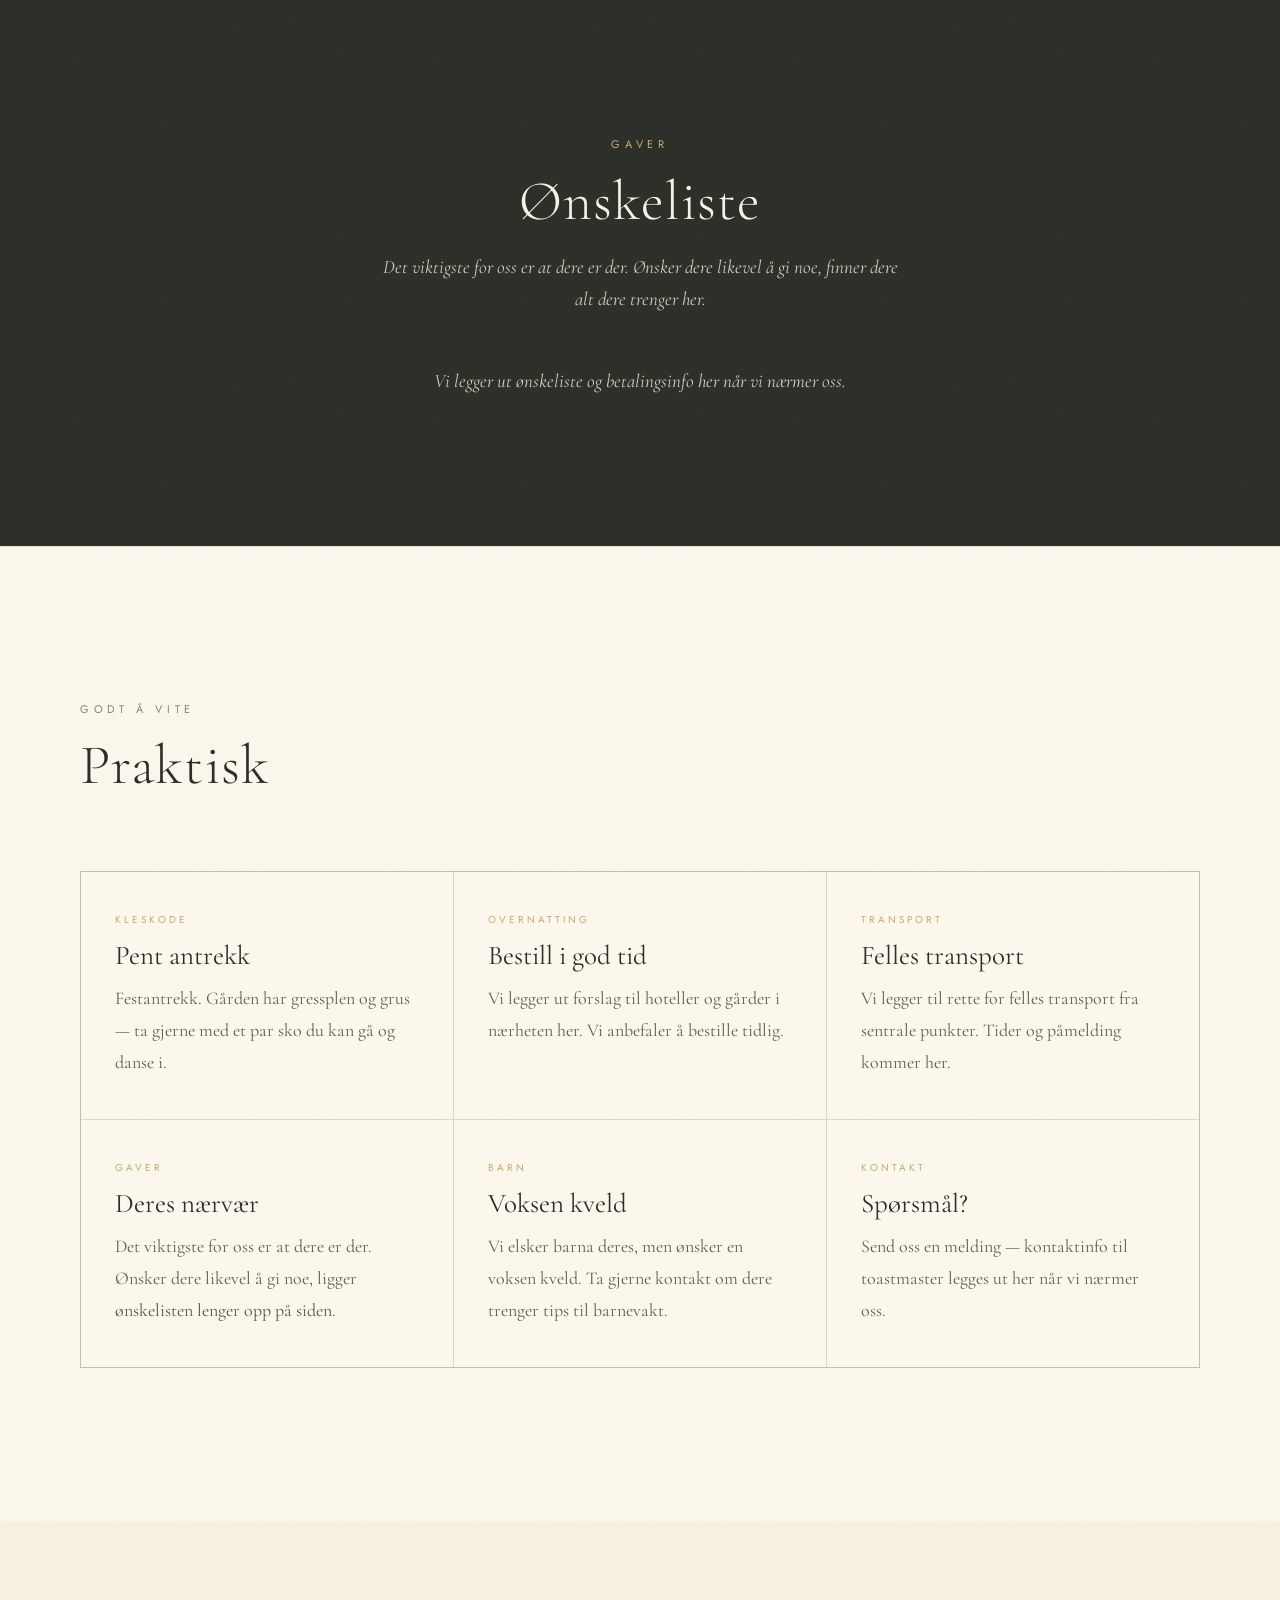
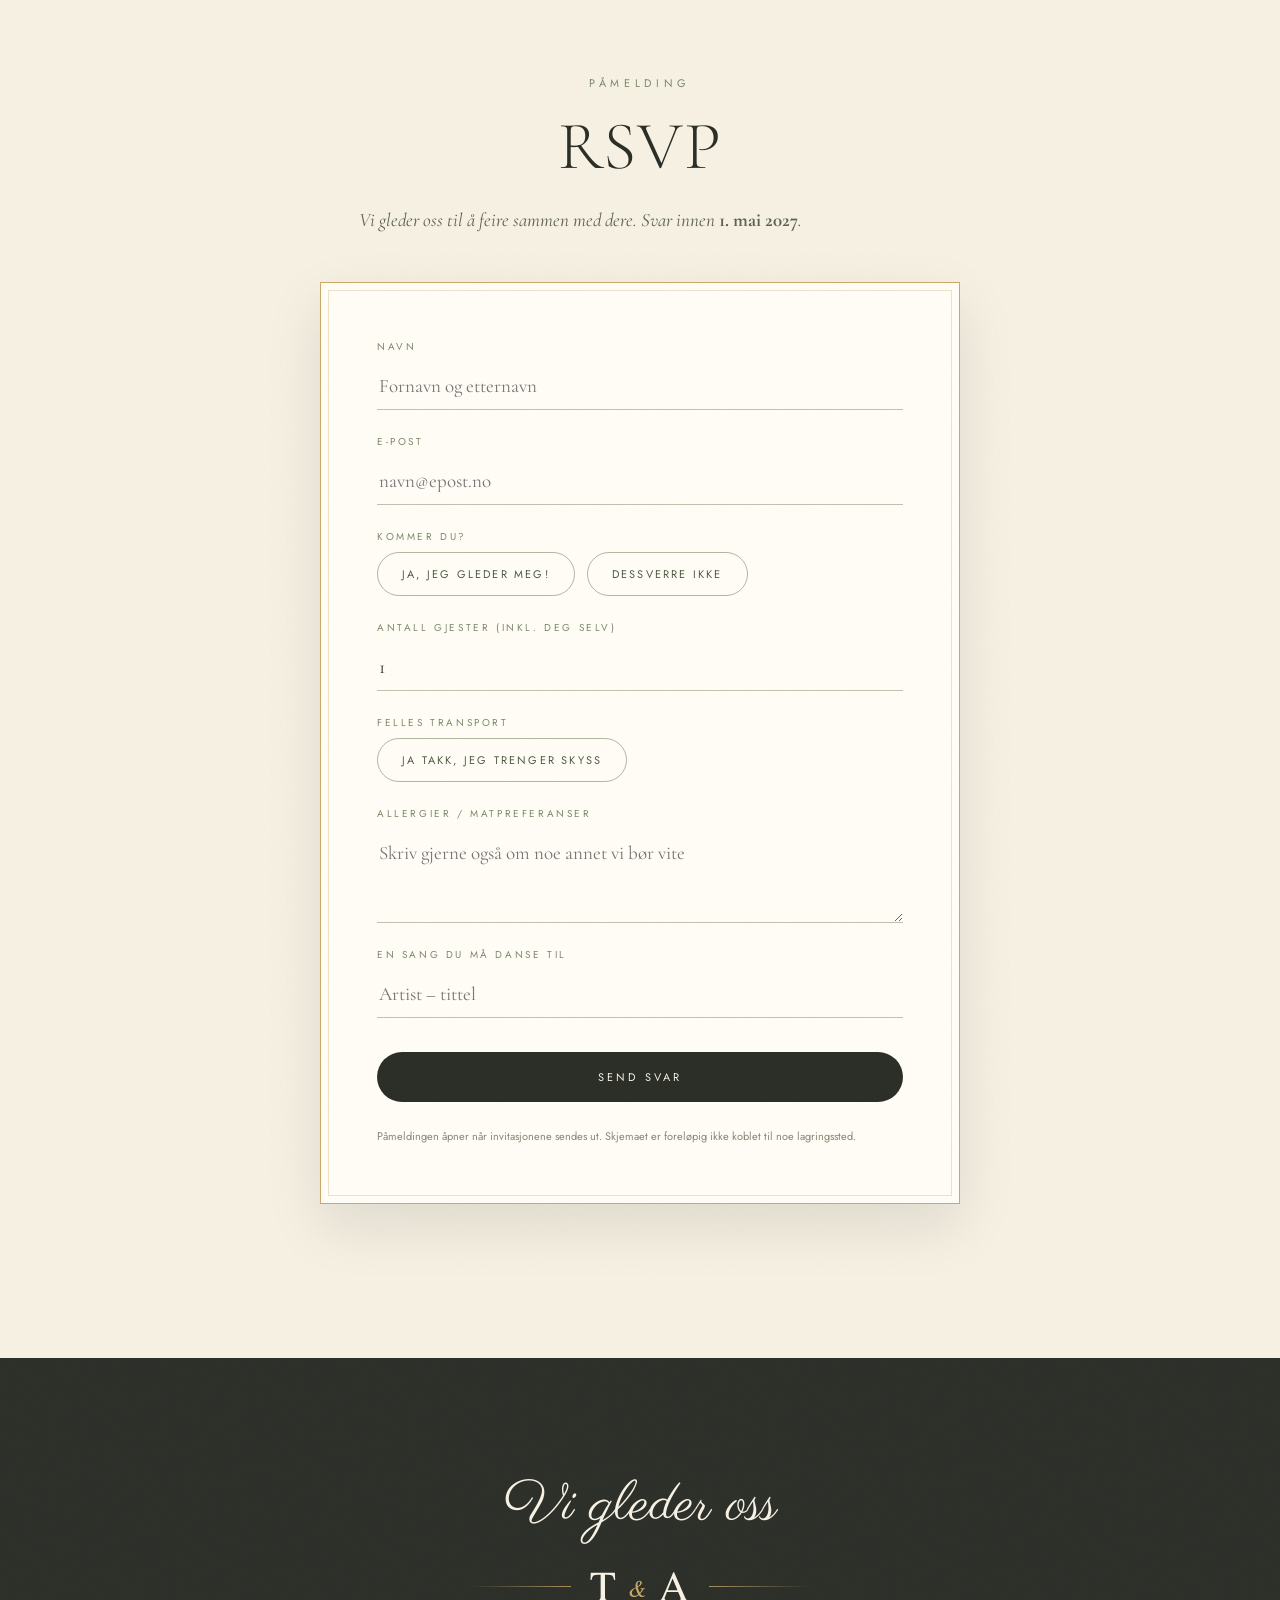
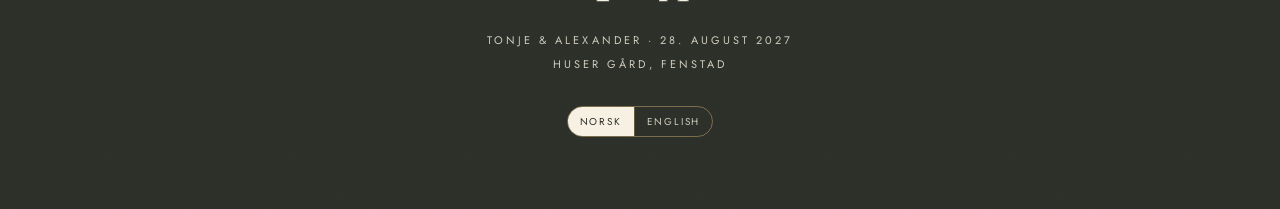
==== commit 93afe0ef: "Tar inn parets oppdaterte index Designarbeidet fra parets egen fil: papirkorn pa cremeflatene, felle" ====
--- a/index.html
+++ b/index.html
@@ -52,17 +52,22 @@
   I KONFIG nederst i filen (alt annet retter seg etter disse verdiene):
     1. rsvpEpost ELLER rsvpEndepunkt — hvor RSVP-svarene skal
     2. onskelisteUrl, vipps, kontonummer — gavekortene
+    3. bilderAlbumUrl — delt iCloud-album for gjestenes bilder
 
   I GJESTER nederst i filen:
     Hvem er hvem — ett objekt per gjest. Er lista tom, står det at
     oversikten kommer senere. ?oppsett viser tre demo-gjester.
+    Gjestelista driver også de personlige invitasjonslenkene:
+    ?gjest=ingrid gir «INGRID» over hero og fyller navnet i RSVP-en.
 
   I teksten (søk på TEKST):
-    3. Klokkeslettene i programmet (antatt, ikke bekreftet)
-    4. Historien i «Oss» + sitatet
-    5. Overnatting og transport
-    6. Kontaktinfo til toastmaster
-    7. Kart-lenken (peker nå på et Google Maps-søk, ikke en pin)
+    4. Klokkeslettene i programmet (antatt, ikke bekreftet)
+    5. Historien i «Oss» + sitatet
+    6. Overnatting og transport
+    7. Kontaktinfo til toastmaster
+    8. Kart-lenken (peker nå på et Google Maps-søk, ikke en pin)
+    9. Reisetidene i Stedet (anslag — 55 / 30 / 15 min)
+   10. Hva som skjer dagen etter
 
   Alle bildeplasser er nå fylt med ekte foto.
 
@@ -96,12 +101,28 @@
     --stripe-sm: repeating-linear-gradient(135deg,#EFE9D7 0 12px,#EDE6D1 12px 24px);
     /* Buet ("arch") toppform — brukes på hero, portrett og bryggebildet */
     --arch: 999px 999px 10px 10px;
+
+    /* Papirkorn ───────────────────────────────────────
+       Skal ikke ses — skal kjennes. Creme-flatene får dybde og
+       leses som papir i stedet for som en fargeverdi. Ligger bare
+       på bakgrunnsflater, aldri over foto: grovt korn oppå et
+       fotografi gir retrofilter, ikke trykk.
+
+       Mørke flater forsterker korn kraftig, derfor egen, lavere
+       verdi der — ellers ville Stedet og footeren lest som et
+       annet materiale enn resten av siden.
+
+       Én SVG-turbulens som data-URI: ingen bildefil, ingen
+       lastetid, skarpt på alle skjermer. Vil du ha mer eller
+       mindre, er det bare tallet i opacity som skal røres. */
+    --korn: url("data:image/svg+xml,%3Csvg xmlns='http://www.w3.org/2000/svg' width='180' height='180'%3E%3Cfilter id='k'%3E%3CfeTurbulence type='fractalNoise' baseFrequency='0.8' numOctaves='3' stitchTiles='stitch'/%3E%3CfeColorMatrix type='saturate' values='0'/%3E%3C/filter%3E%3Crect width='180' height='180' filter='url(%23k)' opacity='0.022'/%3E%3C/svg%3E");
+    --korn-mork: url("data:image/svg+xml,%3Csvg xmlns='http://www.w3.org/2000/svg' width='180' height='180'%3E%3Cfilter id='k'%3E%3CfeTurbulence type='fractalNoise' baseFrequency='0.8' numOctaves='3' stitchTiles='stitch'/%3E%3CfeColorMatrix type='saturate' values='0'/%3E%3C/filter%3E%3Crect width='180' height='180' filter='url(%23k)' opacity='0.015'/%3E%3C/svg%3E");
   }
 
   *{ box-sizing: border-box; }
   html{ scroll-behavior: smooth; }
   body{
-    margin:0; background: var(--cream); color: var(--ink);
+    margin:0; background-color: var(--cream); background-image: var(--korn); color: var(--ink);
     font-family: var(--serif); overflow-x: hidden;
     -webkit-font-smoothing: antialiased;
   }
@@ -140,11 +161,23 @@
   .sec{ padding: clamp(90px,12vw,160px) 24px; }
   .sec__inner{ max-width:1120px; margin:0 auto; }
   .sec__head{ text-align:center; }
-  .sec__title{ font-size: clamp(40px,6vw,68px); margin:14px 0 0; }
+  /* Titteltrapp — Dagen, Stedet og RSVP bærer dagen, resten et hakk
+     ned. Uten dette har Gaver samme stemme som vielsen. */
+  .sec__title{ font-size: clamp(34px,4.8vw,56px); margin:14px 0 0; }
+  .sec__title--stor{ font-size: clamp(40px,6vw,68px); }
   .sec__lede{
     font-style:italic; font-size:19px; color: var(--muted);
     max-width:520px; margin:16px auto 0; line-height:1.7;
   }
+
+  /* Delt seksjonsåpning — tittel til venstre, ingress til høyre.
+     Brukes på annenhver seksjon så siden får pust. Stedet har alltid
+     hatt denne formen, og det er den peneste åpningen på siden. */
+  .sec__head--delt{
+    display:grid; grid-template-columns:repeat(auto-fit,minmax(min(300px,100%),1fr));
+    gap:clamp(26px,5vw,64px); align-items:end; text-align:left;
+  }
+  .sec__head--delt .sec__lede{ margin:0; max-width:48ch; }
 
   /* ── Bildeplassholdere ─────────────────────────────────
      Bytt hele .ph-elementet mot <img> med samme aspect-ratio
@@ -168,6 +201,18 @@
   .art{ margin:0; background:var(--paper); padding:10px; box-shadow:0 14px 34px rgba(20,22,18,.22); }
   .art img{ width:100%; height:auto; }
   .art--arch img{ border-radius: var(--arch); }
+
+  /* Én felles bildetone ─────────────────────────────────
+     Fotoene er tatt av ulike folk, i ulikt lys, med ulike
+     kameraer. En hårfin demping av metningen og et snev
+     varme legger dem i samme palett som akvarellene, slik
+     at siden leses som ett album og ikke som en mappe.
+     Akvarellene (.art) rører vi ikke. */
+  .portal__frame img,
+  .oss__portrett,
+  .polaroid img,
+  .mosaic__bilde img,
+  .gjest__foto{ filter: saturate(.94) contrast(1.02) sepia(.05); }
 
   /* ── NAV ── */
   .nav{
@@ -237,14 +282,28 @@
       rgba(246,241,227,.34) 82%,
       rgba(246,241,227,.80) 100%);
   }
+  /* Navnene er ulikt lange — «Tonje» fem tegn, «Alexander» ni.
+     Satt i samme grad blir det nedre navnet nesten dobbelt så
+     bredt, og arken ser skjev ut. Derfor får hvert navn sin egen
+     grad: det korte spres ut, det lange settes mindre, slik at de
+     dekker omtrent samme bredde. Dette er samme grep som på
+     trykte invitasjoner. */
   .portal__name{
     position:absolute; left:0; right:0; text-align:center;
-    font-size: clamp(40px,8.4vw,98px); line-height:.84; letter-spacing:.06em;
-    font-weight:300; text-transform:uppercase; color: var(--ink); pointer-events:none;
+    line-height:.84; font-weight:300; text-transform:uppercase;
+    color: var(--ink); pointer-events:none;
     text-shadow:0 1px 18px rgba(246,241,227,.6);
   }
-  .portal__name--top{ top: clamp(12px,3.6vw,34px); }
-  .portal__name--bottom{ bottom: clamp(16px,4.4vw,44px); }
+  .portal__name--top{
+    top: clamp(12px,3.6vw,34px);
+    font-size: clamp(42px,8.8vw,102px);
+    letter-spacing:.12em; text-indent:.12em;
+  }
+  .portal__name--bottom{
+    bottom: clamp(16px,4.4vw,44px);
+    font-size: clamp(31px,6.5vw,75px);
+    letter-spacing:.07em; text-indent:.07em;
+  }
   .portal__amp{
     position:absolute; top:50%; left:50%; transform:translate(-50%,-50%);
     font-family:var(--script); font-size:clamp(34px,6.4vw,70px); color:var(--gold); pointer-events:none;
@@ -254,7 +313,13 @@
   .hero__meta{ margin-top: clamp(30px,5vw,48px); text-align:center; }
   .hero__date{ font-family:var(--sans); font-size:clamp(11px,1.5vw,13px); letter-spacing:.36em; text-transform:uppercase; }
   .hero__place{ font-style:italic; font-size:19px; color:var(--sage-dark); margin-top:12px; letter-spacing:.03em; }
-  .hero__count{ margin-top:26px; font-family:var(--sans); font-size:11px; letter-spacing:.26em; text-transform:uppercase; color:var(--muted-warm); min-height:1em; }
+  .hero__count{
+    margin-top:26px; font-family:var(--sans); font-size:11px;
+    letter-spacing:.26em; text-transform:uppercase; color:var(--muted-warm);
+    min-height:1em; font-variant-numeric: lining-nums tabular-nums;
+  }
+  /* Skilletegnene i gull — samme aksent som buen og ampersanden */
+  .hero__count i{ font-style:normal; color:var(--gold); margin:0 .85em; }
 
   /* ── OSS ── */
   .oss{ display:grid; grid-template-columns:repeat(auto-fit,minmax(min(330px,100%),1fr)); gap:clamp(48px,7vw,90px); align-items:center; }
@@ -265,10 +330,14 @@
   .oss__quote{ font-style:italic; font-size:19px; line-height:1.85; color:var(--muted); padding-left:22px; border-left:1px solid rgba(200,169,106,.7); }
   .oss__sign{ margin-top:30px; font-family:var(--script); font-size:36px; color:var(--sage); }
 
-  /* Polaroid — brukes i Oss og i Øyeblikk */
+  /* Polaroid — brukes i Oss og i Øyeblikk.
+     Skjevheten settes med --egen-transform, ikke med transform
+     direkte: da kan scroll-reveal legge sin bevegelse oppå uten
+     at rotasjonen forsvinner. Se «Scroll-reveal» nederst. */
   .polaroid{
     position:relative; background:var(--paper);
     padding:14px 14px 54px; box-shadow:0 16px 40px rgba(44,47,40,.12);
+    transform: var(--egen-transform, none);
   }
   .polaroid img{ width:100%; aspect-ratio:1; object-fit:cover; }
   .polaroid__cap{
@@ -277,17 +346,17 @@
   }
   .oss__snap{
     position:absolute; right:0; bottom:0;
-    width:clamp(130px,26%,180px); transform:rotate(-4deg);
+    width:clamp(130px,26%,180px); --egen-transform: rotate(-4deg);
     padding:10px 10px 30px;
   }
   .oss__snap .polaroid__cap{ left:0; right:0; bottom:8px; font-size:16px; }
 
   /* ── DAGEN ── */
-  .dagen{ background:var(--cream-light); border-top:1px solid rgba(124,138,107,.2); border-bottom:1px solid rgba(124,138,107,.2); }
+  .dagen{ background-color:var(--cream-light); background-image:var(--korn); border-top:1px solid rgba(124,138,107,.2); border-bottom:1px solid rgba(124,138,107,.2); }
   .dagen .sec__head{ margin-bottom:clamp(50px,7vw,80px); }
   .dagen__split{ display:grid; grid-template-columns:repeat(auto-fit,minmax(min(300px,100%),1fr)); gap:clamp(36px,6vw,72px); align-items:start; }
   .program__row{ display:grid; grid-template-columns:78px 34px 1fr; align-items:start; }
-  .program__time{ text-align:right; padding:24px 16px 24px 0; font-family:var(--sans); font-size:13px; letter-spacing:.12em; color:var(--sage-dark); }
+  .program__time{ text-align:right; padding:24px 16px 24px 0; font-family:var(--sans); font-size:13px; letter-spacing:.12em; color:var(--sage-dark); font-variant-numeric: lining-nums tabular-nums; }
   .program__line{ position:relative; justify-self:center; width:1px; height:100%; background:rgba(124,138,107,.38); }
   .program__line::after{
     content:""; position:absolute; top:30px; left:50%; transform:translate(-50%,-50%);
@@ -301,14 +370,14 @@
   .dagen__cap{ text-align:center; margin-top:16px; font-family:var(--script); font-size:24px; color:var(--sage); }
 
   /* ── STEDET (akvarell + mosaikk) ── */
-  .stedet{ background:var(--ink); color:var(--on-dark); }
+  .stedet{ background-color:var(--ink); background-image:var(--korn-mork); color:var(--on-dark); }
   .stedet__inner{ max-width:1180px; margin:0 auto; }
   .stedet__head{ display:grid; grid-template-columns:repeat(auto-fit,minmax(min(300px,100%),1fr)); gap:clamp(32px,5vw,64px); align-items:end; margin-bottom:clamp(40px,6vw,64px); }
   .stedet__head h2{ font-size:clamp(42px,6.5vw,76px); margin:16px 0 0; line-height:1; }
   .stedet__head p{ font-style:italic; font-size:19px; color:var(--on-dark-2); line-height:1.8; }
 
   /* Akvarellen fra save the date-kortet, i full bredde */
-  .akvarell{ max-width:900px; margin:0 auto clamp(52px,7vw,86px); }
+  .akvarell{ max-width:1080px; margin:0 auto clamp(52px,7vw,86px); }
   .akvarell figcaption{
     margin-top:20px; text-align:center;
     font-family:var(--script); font-size:26px; color:var(--gold);
@@ -321,7 +390,7 @@
 
   .mosaic{ display:grid; grid-template-columns:repeat(auto-fit,minmax(min(280px,100%),1fr)); gap:16px; align-items:start; }
   .mosaic__col{ display:grid; gap:16px; }
-  .mosaic__col--offset{ transform: translateY(40px); }
+  .mosaic__col--offset{ --egen-transform: translateY(40px); transform: var(--egen-transform); }
   .mosaic__cap{ font-family:var(--script); font-size:26px; color:var(--gold); text-align:center; }
   /* Fotoene står uten passepartout — den rammen hører akvarellene til */
   .mosaic__bilde{ margin:0; }
@@ -342,17 +411,28 @@
     padding:26px clamp(24px,8vw,120px) 40px;
     scroll-snap-type:x mandatory; -webkit-overflow-scrolling:touch;
   }
-  .strip .polaroid{ flex-shrink:0; width:clamp(210px,26vw,286px); scroll-snap-align:center; }
+  .strip .polaroid{
+    flex-shrink:0; width:clamp(210px,26vw,286px); scroll-snap-align:center;
+    transition: transform .45s cubic-bezier(.22,.61,.36,1), box-shadow .45s ease;
+  }
+  /* Bildet retter seg opp og løftes når man er innom det */
+  .strip .polaroid:hover{
+    --egen-transform: rotate(0deg) translateY(-8px);
+    box-shadow:0 26px 54px rgba(44,47,40,.19);
+  }
   .strip__hint{ text-align:center; font-family:var(--sans); font-size:10px; letter-spacing:.26em; text-transform:uppercase; color:#A9A392; }
 
   /* ── HVEM ER HVEM ────────────────────────────────────────
      Kortene bygges fra GJESTER nederst i filen. Mangler et
      bilde, står initialene i stedet — kortet ser like ferdig ut. */
   .gjester{
-    background: var(--cream-light);
+    background-color: var(--cream-light);
+    background-image: var(--korn);
     border-top:1px solid rgba(124,138,107,.2);
     border-bottom:1px solid rgba(124,138,107,.2);
   }
+  /* Galleriet får bryte 1120-boksen — mange ansikter trenger luft */
+  .gjester .sec__inner{ max-width:1320px; }
   .gjester .sec__head{ margin-bottom:clamp(34px,4.6vw,52px); }
 
   .filter{ display:flex; flex-wrap:wrap; justify-content:center; gap:10px; margin-bottom:clamp(40px,5vw,62px); }
@@ -422,16 +502,26 @@
     text-transform:uppercase; color:var(--muted-warm);
   }
 
-  /* ── GAVER ── */
-  .gaver{ border-top:1px solid rgba(124,138,107,.2); }
+  /* ── GAVER ───────────────────────────────────────────
+     Mørk, som Stedet. Med bare én mørk flate på siden ble det fem
+     lyse seksjoner på rad etter Stedet, og der flatet siden ut.
+     To mørke flater punkterer rekka i stedet for én. */
+  .gaver{ background-color:var(--ink); background-image:var(--korn-mork); color:var(--on-dark); }
+  .gaver .sec__lede{ color:var(--on-dark-2); }
+  .gaver .eyebrow{ color:var(--gold); }
   .gaver__grid{ display:grid; grid-template-columns:repeat(auto-fit,minmax(min(250px,100%),1fr)); gap:16px; margin-top:clamp(44px,6vw,64px); }
   .gavekort{
     display:flex; flex-direction:column; align-items:center; text-align:center; gap:6px;
-    background:var(--cream-light); border:1px solid var(--hairline); padding:36px 28px;
-  }
+    background:rgba(246,241,227,.04); border:1px solid rgba(200,169,106,.4); padding:36px 28px;
+    transition: background .25s ease, border-color .25s ease;
+  }
+  a.gavekort:hover{ background:rgba(246,241,227,.08); border-color:var(--gold); }
   .gavekort__tag{ font-family:var(--sans); font-size:10px; letter-spacing:.3em; text-transform:uppercase; color:var(--gold); }
-  .gavekort__verdi{ font-size:28px; letter-spacing:.03em; margin-top:6px; }
-  .gavekort__hjelp{ font-style:italic; font-size:16px; color:var(--muted); }
+  .gavekort__verdi{ font-size:28px; letter-spacing:.03em; margin-top:6px; color:var(--on-dark); font-variant-numeric: lining-nums tabular-nums; }
+  .gavekort__hjelp{ font-style:italic; font-size:16px; color:var(--on-dark-3); }
+  .gaver .btn-line, .gaver .kopier{ color:var(--on-dark); border-color:rgba(200,169,106,.6); }
+  .gaver .btn-line:hover, .gaver .kopier:hover{ background:var(--gold); color:var(--ink); border-color:var(--gold); }
+  .gaver__tom{ text-align:center; font-style:italic; font-size:19px; color:var(--on-dark-2); margin-top:clamp(38px,5vw,54px); }
   .btn-line, .kopier{
     margin-top:16px; font-family:var(--sans); font-size:10px; letter-spacing:.24em; text-transform:uppercase;
     color:var(--sage-dark); background:none; border:1px solid rgba(124,138,107,.6);
@@ -439,10 +529,9 @@
   }
   .btn-line:hover, .kopier:hover{ background:var(--sage-dark); color:var(--cream); border-color:var(--sage-dark); }
   .kopier[data-kopiert]{ background:var(--gold); border-color:var(--gold); color:var(--ink); }
-  .gaver__tom{ text-align:center; font-style:italic; font-size:19px; color:var(--muted); margin-top:clamp(38px,5vw,54px); }
 
   /* ── PRAKTISK ── */
-  .praktisk{ background:var(--cream-light); border-top:1px solid rgba(124,138,107,.2); }
+  .praktisk{ background-color:var(--cream-light); background-image:var(--korn); border-top:1px solid rgba(124,138,107,.2); }
   .praktisk .sec__head{ margin-bottom:clamp(48px,6vw,72px); }
   /* Hairline-gitteret er gap:1px + bakgrunn på containeren — ikke borders på kortene */
   .cards{ display:grid; grid-template-columns:repeat(auto-fit,minmax(min(280px,100%),1fr)); gap:1px; background:var(--hairline); border:1px solid var(--hairline); }
@@ -455,7 +544,21 @@
   .rsvp__inner{ max-width:640px; margin:0 auto; text-align:center; }
   .rsvp__lede{ margin:16px 0 46px; }
   .rsvp__lede b{ font-style:normal; }
-  .form{ display:grid; gap:24px; text-align:left; padding:clamp(30px,5vw,52px); border:1px solid rgba(124,138,107,.3); background:var(--cream-light); }
+  /* Gullrammen rundt RSVP ────────────────────────────────
+     Sidens ene gyllent øyeblikk i stor skala. Papirhvitt ark med
+     dobbelt gullstrek — siden skal ende i noe som ser ut som et
+     kort du har fått i posten, ikke som et skjema. */
+  .form{
+    position:relative; display:grid; gap:24px; text-align:left;
+    padding:clamp(34px,5vw,56px);
+    border:1px solid var(--gold);
+    background-color:var(--paper); background-image:var(--korn);
+    box-shadow:0 22px 54px rgba(20,22,18,.10);
+  }
+  .form::before{
+    content:""; position:absolute; inset:7px; pointer-events:none;
+    border:1px solid rgba(200,169,106,.34);
+  }
   .field{ display:grid; gap:8px; }
   .field > span{ font-family:var(--sans); font-size:10px; letter-spacing:.26em; text-transform:uppercase; color:var(--sage); }
   .field input, .field textarea{
@@ -486,7 +589,7 @@
   .thanks__p{ font-style:italic; font-size:19px; color:var(--muted); margin-top:8px; }
 
   /* ── FOOTER ── */
-  .foot{ padding:clamp(70px,9vw,110px) 24px clamp(54px,7vw,72px); background:var(--ink); color:var(--on-dark-2); text-align:center; }
+  .foot{ padding:clamp(70px,9vw,110px) 24px clamp(54px,7vw,72px); background-color:var(--ink); background-image:var(--korn-mork); color:var(--on-dark-2); text-align:center; }
   .foot__script{ font-family:var(--script); font-size:clamp(38px,6vw,56px); color:var(--on-dark); }
   .foot__rule{ display:flex; align-items:center; justify-content:center; gap:16px; margin:26px auto 0; max-width:340px; }
   .foot__rule i{ height:1px; flex:1; background:linear-gradient(90deg,transparent,rgba(200,169,106,.8)); }
@@ -501,12 +604,17 @@
 
   /* ── Scroll-reveal ──────────────────────────────────────
      Innholdet stiger 12 px og toner inn når det kommer til syne.
-     Bare når JavaScript kjører (.js), og aldri ved reduced-motion. */
+     Bare når JavaScript kjører (.js), og aldri ved reduced-motion.
+     Elementets egen forskyvning eller skjevhet ligger i
+     --egen-transform, og reveal legger sin bevegelse etter den.
+     Skrev vi transform:translateY(12px) rett på, ville vi slått ut
+     både mosaikkens forskjøvne midtkolonne og polaroidenes
+     skjevhet — og .vist{transform:none} ville aldri gitt dem tilbake. */
   .js [data-reveal]{
-    opacity:0; transform:translateY(12px);
+    opacity:0; transform: var(--egen-transform, none) translateY(12px);
     transition:opacity .7s cubic-bezier(.22,.61,.36,1), transform .7s cubic-bezier(.22,.61,.36,1);
   }
-  .js [data-reveal].vist{ opacity:1; transform:none; }
+  .js [data-reveal].vist{ opacity:1; transform: var(--egen-transform, none); }
   .js [data-reveal][data-forsink="1"]{ transition-delay:.07s; }
   .js [data-reveal][data-forsink="2"]{ transition-delay:.14s; }
   .js [data-reveal][data-forsink="3"]{ transition-delay:.21s; }
@@ -540,6 +648,141 @@
   .monogram--foot svg{ height:34px; }
   @media (max-width:620px){ .monogram--foot svg{ height:28px; } }
 
+  /* ══ Lesefremdrift ═══════════════════════════════════════
+     1 px gull øverst som følger hvor langt ned på siden man er.
+     Skalerer med transform, så den koster ingenting å tegne. */
+  .fremdrift{
+    position:fixed; left:0; right:0; top:0; height:2px; z-index:55;
+    background:linear-gradient(90deg,var(--gold),#E3CE95);
+    transform:scaleX(0); transform-origin:0 50%; pointer-events:none;
+  }
+
+  /* ══ Personlig hilsen (?gjest=) ═════════════════════════
+     Bare fornavnet, i små kapiteler over hero. */
+  .hilsen{
+    text-align:center; margin-bottom:clamp(14px,2.4vw,22px);
+    font-family:var(--sans); font-size:clamp(11px,1.5vw,13px);
+    letter-spacing:.38em; text-transform:uppercase; color:var(--gold);
+    animation: omFade 1.4s ease both;
+  }
+
+  /* ══ Legg til i kalenderen ══════════════════════════════ */
+  .kalender{ display:flex; flex-wrap:wrap; justify-content:center; gap:10px; margin-top:24px; }
+  .kalender a{
+    font-family:var(--sans); font-size:10px; letter-spacing:.24em; text-transform:uppercase;
+    color:var(--sage-dark); border:1px solid rgba(124,138,107,.5);
+    border-radius:999px; padding:10px 20px; transition:all .2s ease;
+  }
+  .kalender a:hover{ background:var(--sage-dark); color:var(--cream); border-color:var(--sage-dark); }
+
+  /* ══ Reiseveien ═════════════════════════════════════════
+     Gjester fra utlandet planlegger fly ut fra disse tallene. */
+  .reise{
+    display:grid; grid-template-columns:repeat(auto-fit,minmax(min(200px,100%),1fr));
+    gap:1px; max-width:820px; margin:clamp(40px,5vw,58px) auto 0;
+    background:rgba(200,169,106,.3); border:1px solid rgba(200,169,106,.3);
+  }
+  .reise__post{
+    background-color:var(--ink); background-image:var(--korn-mork);
+    padding:26px 22px; text-align:center;
+  }
+  .reise__fra{
+    font-family:var(--sans); font-size:9px; letter-spacing:.28em;
+    text-transform:uppercase; color:var(--gold);
+  }
+  .reise__tid{
+    font-size:27px; margin-top:9px; color:var(--on-dark);
+    font-variant-numeric: lining-nums tabular-nums;
+  }
+  .reise__hvordan{ font-style:italic; font-size:16px; color:var(--on-dark-3); margin-top:4px; }
+  .reise__note{
+    text-align:center; margin-top:18px;
+    font-family:var(--sans); font-size:10px; letter-spacing:.2em;
+    text-transform:uppercase; color:var(--on-dark-3);
+  }
+
+  /* ══ Dagen etter ════════════════════════════════════════ */
+  .etterpa{
+    display:flex; flex-wrap:wrap; align-items:center; justify-content:center;
+    gap:10px 22px; max-width:720px; margin:clamp(46px,6vw,70px) auto 0;
+    padding:26px 30px; text-align:center;
+    border:1px dashed rgba(200,169,106,.6); border-radius:4px;
+    background:var(--paper);
+  }
+  .etterpa__dag{
+    font-family:var(--sans); font-size:10px; letter-spacing:.3em;
+    text-transform:uppercase; color:var(--gold);
+  }
+  .etterpa__tekst{ font-style:italic; font-size:18px; color:var(--muted); line-height:1.6; }
+
+  /* ══ Bildealbum etter dagen ═════════════════════════════ */
+  .album{
+    max-width:660px; margin:clamp(52px,7vw,84px) auto 0; padding:0 24px;
+    text-align:center;
+  }
+  .album__kort{
+    padding:clamp(32px,4.4vw,46px) clamp(24px,4vw,40px);
+    border:1px solid rgba(200,169,106,.55);
+    background-color:var(--paper); background-image:var(--korn);
+  }
+  .album__tekst{ font-style:italic; font-size:19px; color:var(--muted); line-height:1.75; margin-top:14px; }
+  .album__url{
+    display:block; margin-top:18px; font-family:var(--sans); font-size:11px;
+    letter-spacing:.06em; color:var(--muted-warm); word-break:break-all;
+  }
+  .album__knapper{ display:flex; flex-wrap:wrap; justify-content:center; gap:10px; margin-top:6px; }
+  .album__knapper .btn-line, .album__knapper .kopier{ margin-top:14px; }
+
+  /* ══ Sticky RSVP på mobil ═══════════════════════════════
+     To tredjedeler leser på telefon, scroller til Øyeblikk og går
+     ut igjen uten å ha sett påmeldingen. Linja glir opp etter hero
+     og trekker seg tilbake når RSVP faktisk er i syne. */
+  .rsvpbar{
+    position:fixed; left:0; right:0; bottom:0; z-index:52;
+    display:none; align-items:center; justify-content:space-between; gap:16px;
+    padding:12px 18px;
+    background:rgba(44,47,40,.96);
+    -webkit-backdrop-filter:blur(10px); backdrop-filter:blur(10px);
+    border-top:1px solid rgba(200,169,106,.45);
+    transform:translateY(110%); transition:transform .4s cubic-bezier(.22,.61,.36,1);
+  }
+  .rsvpbar__tekst{
+    font-family:var(--sans); font-size:10px; letter-spacing:.2em;
+    text-transform:uppercase; color:var(--on-dark-2); line-height:1.6;
+  }
+  .rsvpbar__knapp{
+    flex:none; font-family:var(--sans); font-size:10px; letter-spacing:.24em;
+    text-transform:uppercase; color:var(--ink); background:var(--gold);
+    border-radius:999px; padding:11px 20px;
+  }
+  .rsvpbar__knapp:hover{ color:var(--ink); }
+  @media (max-width: 760px){ .rsvpbar{ display:flex; } }
+  .rsvpbar.vis{ transform:none; }
+  /* Utkast-stripa eier bunnen når den er der */
+  body.har-utkast .rsvpbar{ bottom:44px; }
+
+  /* ══ Åpningsgardin ══════════════════════════════════════
+     Save-the-date-kortet fyller skjermen og løfter seg. Én gang
+     per besøk. Aldri ved reduced-motion — da er den bare i veien. */
+  .gardin{
+    position:fixed; inset:0; z-index:80;
+    display:grid; place-items:center; gap:26px; padding:28px;
+    background-color:var(--cream); background-image:var(--korn);
+    transition:opacity .9s ease, transform 1.1s cubic-bezier(.22,.61,.36,1);
+  }
+  .gardin.gaar{ opacity:0; transform:translateY(-18px); pointer-events:none; }
+  .gardin__kort{
+    margin:0; background:var(--paper); padding:12px;
+    box-shadow:0 30px 70px rgba(20,22,18,.26);
+    animation: omFade 1s ease both;
+  }
+  .gardin__kort img{ max-width:min(84vw,470px); max-height:74svh; width:auto; }
+  .gardin__hint{
+    font-family:var(--sans); font-size:10px; letter-spacing:.28em;
+    text-transform:uppercase; color:var(--muted-warm);
+  }
+  html.gardin-apen{ overflow:hidden; }
+
   @keyframes omFade{ from{ opacity:0; transform:translateY(20px); } to{ opacity:1; transform:none; } }
 
   @media (max-width: 620px){
@@ -547,7 +790,7 @@
     .program__time{ padding-right:12px; font-size:12px; }
     .program__body{ padding-left:16px; }
     .nav{ gap:16px; }
-    .mosaic__col--offset{ transform:none; }
+    .mosaic__col--offset{ --egen-transform:none; }
     .dagen__aside{ position:static; }
     .gjester__grid{ grid-template-columns:repeat(auto-fill,minmax(min(150px,100%),1fr)); }
     .gjest__navn{ font-size:21px; }
@@ -560,16 +803,19 @@
     html{ scroll-behavior:auto; }
     *{ animation:none !important; transition:none !important; }
     /* Uten dette ville scroll-reveal latt innholdet stå på opacity:0 */
-    .js [data-reveal]{ opacity:1 !important; transform:none !important; }
+    .js [data-reveal]{ opacity:1 !important; transform: var(--egen-transform, none) !important; }
   }
   @media print{
-    .nav, .sprak, .strip__hint, .stedet__cta, .form, .hero__count{ display:none !important; }
-    body{ background:#fff; }
-    .stedet, .foot{ background:#fff; color:#000; }
+    .nav, .sprak, .strip__hint, .stedet__cta, .form, .hero__count,
+    .fremdrift, .rsvpbar, .gardin, .kalender, .album__knapper{ display:none !important; }
+    body{ background:#fff; background-image:none; }
+    .stedet, .foot, .gaver, .reise__post{ background:#fff; background-image:none; color:#000; }
   }
 </style>
 </head>
 <body>
+
+<div class="fremdrift" id="fremdrift" aria-hidden="true"></div>
 
 <a class="skip" href="#innhold"><span class="no">Hopp til innhold</span><span class="en">Skip to content</span></a>
 
@@ -594,6 +840,9 @@
   <div class="hero__inner">
     <div class="monogram monogram--hero" aria-hidden="true"><svg xmlns="http://www.w3.org/2000/svg" viewBox="-13.3 68.0 266.5 208.0" role="img" aria-label="T &amp; A"><title>Tonje &amp; Alexander</title><path d="M -5.3 268.0 L -5.3 153.7 A 125.3 77.7 0 0 1 245.3 153.7 L 245.3 268.0 Z" fill="none" stroke="#C8A96A" stroke-width="2.4"/><path d="M 2.7 260.0 L 2.7 153.7 A 117.3 72.1 0 0 1 237.3 153.7 L 237.3 260.0" fill="none" stroke="#C8A96A" stroke-width="0.9" opacity=".7"/><g fill="currentColor"><path d="M252 620H198Q114 620 85.5 597.0Q57 574 39 492H15L21 662H585L591 492H567Q550 575 521.5 597.5Q493 620 408 620H354V109Q354 54 371.0 38.0Q388 22 450 19V0H158V19Q220 23 236.0 39.5Q252 56 252 120Z" transform="translate(14.74,200.00) scale(0.09063,-0.09063)"/><path d="M706 19V0H451V19Q491 20 506.0 27.0Q521 34 521 53Q521 77 502 120L461 216H199L153 99Q145 78 145 60Q145 19 213 19V0H15V19Q52 21 72.5 47.5Q93 74 139 183L347 674H367L616 106Q640 51 656.0 36.0Q672 21 706 19ZM216 257H447L331 532Z" transform="translate(159.91,200.00) scale(0.09063,-0.09063)"/></g><g fill="#C8A96A"><path d="M586 572Q586 483 414 397Q452 235 501 160Q548 217 564.0 245.0Q580 273 580 299Q580 315 569.5 322.0Q559 329 530 331V350H715V333Q686 329 671.5 322.5Q657 316 649 300Q624 248 520 125Q550 75 578.5 53.0Q607 31 642 31Q672 31 712 61L723 50Q691 13 661.0 -2.5Q631 -18 594 -18Q519 -18 457 61Q380 12 342.5 -3.0Q305 -18 258 -18Q175 -18 125.5 24.5Q76 67 76 140Q76 166 85.0 190.5Q94 215 105.0 233.0Q116 251 138.5 270.5Q161 290 176.0 301.0Q191 312 220.0 327.0Q249 342 260.0 347.5Q271 353 300.5 365.0Q330 377 331 378Q331 385 327.5 417.0Q324 449 324 460Q324 551 369.0 608.5Q414 666 484 666Q527 666 556.5 639.0Q586 612 586 572ZM333 345Q258 317 214.0 267.5Q170 218 170 164Q170 109 206.5 71.5Q243 34 298 34Q371 34 438 90Q387 154 333 345ZM410 428Q474 468 495.5 498.5Q517 529 517 577Q517 607 506.5 620.5Q496 634 472 634Q405 634 405 504Q405 466 410 428Z" transform="translate(95.04,190.40) scale(0.05076,-0.05076)"/></g><path d="M 58.6 222.0 L 181.4 222.0" stroke="#C8A96A" stroke-width="0.9" opacity=".7"/><g fill="#C8A96A"><path d="M31 477Q36 500 41.0 517.0Q46 534 62.5 566.5Q79 599 99.5 620.5Q120 642 156.5 659.0Q193 676 239 676Q317 676 370.5 625.0Q424 574 424 499Q424 386 296 252L128 76H367Q401 76 417.5 87.5Q434 99 462 142L475 137L420 0H30V12L208 201Q338 339 338 461Q338 524 299.0 563.0Q260 602 197 602Q145 602 113.5 573.5Q82 545 52 472Z" transform="translate(74.64,242.00) scale(0.01200,-0.01200)"/><path d="M290 371Q380 304 412.5 258.5Q445 213 445 155Q445 78 391.5 32.0Q338 -14 248 -14Q163 -14 109.5 32.0Q56 78 56 151Q56 202 80.5 236.5Q105 271 186 332Q107 401 84.5 435.0Q62 469 62 518Q62 586 116.0 631.0Q170 676 252 676Q327 676 375.5 636.0Q424 596 424 534Q424 483 394.0 447.0Q364 411 290 371ZM212 312Q168 277 150.0 242.0Q132 207 132 159Q132 94 167.0 54.0Q202 14 259 14Q308 14 338.5 44.5Q369 75 369 124Q369 140 365.5 154.0Q362 168 358.5 178.5Q355 189 344.5 202.0Q334 215 327.5 222.5Q321 230 304.0 244.0Q287 258 278.5 264.0Q270 270 246.5 287.0Q223 304 212 312ZM261 389Q262 390 274.5 398.5Q287 407 292.5 412.0Q298 417 309.5 427.5Q321 438 327.0 447.5Q333 457 340.5 470.5Q348 484 351.5 500.5Q355 517 355 535Q355 587 325.0 617.5Q295 648 244 648Q197 648 166.5 620.0Q136 592 136 549Q136 507 165.0 470.0Q194 433 261 389Z" transform="translate(84.72,242.00) scale(0.01200,-0.01200)"/><path d="M125 385Q148 385 164.5 368.0Q181 351 181 328Q181 306 164.0 290.0Q147 274 124 274Q102 274 86.0 290.0Q70 306 70 328Q70 351 86.5 368.0Q103 385 125 385Z" transform="translate(94.80,242.00) scale(0.01200,-0.01200)"/><path d="M24 336Q24 481 86.0 578.5Q148 676 254 676Q352 676 414.0 580.0Q476 484 476 330Q476 178 414.0 82.0Q352 -14 250.0 -14.0Q148 -14 86.0 84.0Q24 182 24 336ZM251 650Q120 650 120 327Q120 12 250.0 12.0Q380 12 380 328Q380 485 347.0 567.5Q314 650 251 650Z" transform="translate(101.88,242.00) scale(0.01200,-0.01200)"/><path d="M290 371Q380 304 412.5 258.5Q445 213 445 155Q445 78 391.5 32.0Q338 -14 248 -14Q163 -14 109.5 32.0Q56 78 56 151Q56 202 80.5 236.5Q105 271 186 332Q107 401 84.5 435.0Q62 469 62 518Q62 586 116.0 631.0Q170 676 252 676Q327 676 375.5 636.0Q424 596 424 534Q424 483 394.0 447.0Q364 411 290 371ZM212 312Q168 277 150.0 242.0Q132 207 132 159Q132 94 167.0 54.0Q202 14 259 14Q308 14 338.5 44.5Q369 75 369 124Q369 140 365.5 154.0Q362 168 358.5 178.5Q355 189 344.5 202.0Q334 215 327.5 222.5Q321 230 304.0 244.0Q287 258 278.5 264.0Q270 270 246.5 287.0Q223 304 212 312ZM261 389Q262 390 274.5 398.5Q287 407 292.5 412.0Q298 417 309.5 427.5Q321 438 327.0 447.5Q333 457 340.5 470.5Q348 484 351.5 500.5Q355 517 355 535Q355 587 325.0 617.5Q295 648 244 648Q197 648 166.5 620.0Q136 592 136 549Q136 507 165.0 470.0Q194 433 261 389Z" transform="translate(111.96,242.00) scale(0.01200,-0.01200)"/><path d="M125 385Q148 385 164.5 368.0Q181 351 181 328Q181 306 164.0 290.0Q147 274 124 274Q102 274 86.0 290.0Q70 306 70 328Q70 351 86.5 368.0Q103 385 125 385Z" transform="translate(122.04,242.00) scale(0.01200,-0.01200)"/><path d="M31 477Q36 500 41.0 517.0Q46 534 62.5 566.5Q79 599 99.5 620.5Q120 642 156.5 659.0Q193 676 239 676Q317 676 370.5 625.0Q424 574 424 499Q424 386 296 252L128 76H367Q401 76 417.5 87.5Q434 99 462 142L475 137L420 0H30V12L208 201Q338 339 338 461Q338 524 299.0 563.0Q260 602 197 602Q145 602 113.5 573.5Q82 545 52 472Z" transform="translate(129.12,242.00) scale(0.01200,-0.01200)"/><path d="M24 336Q24 481 86.0 578.5Q148 676 254 676Q352 676 414.0 580.0Q476 484 476 330Q476 178 414.0 82.0Q352 -14 250.0 -14.0Q148 -14 86.0 84.0Q24 182 24 336ZM251 650Q120 650 120 327Q120 12 250.0 12.0Q380 12 380 328Q380 485 347.0 567.5Q314 650 251 650Z" transform="translate(139.20,242.00) scale(0.01200,-0.01200)"/><path d="M31 477Q36 500 41.0 517.0Q46 534 62.5 566.5Q79 599 99.5 620.5Q120 642 156.5 659.0Q193 676 239 676Q317 676 370.5 625.0Q424 574 424 499Q424 386 296 252L128 76H367Q401 76 417.5 87.5Q434 99 462 142L475 137L420 0H30V12L208 201Q338 339 338 461Q338 524 299.0 563.0Q260 602 197 602Q145 602 113.5 573.5Q82 545 52 472Z" transform="translate(149.28,242.00) scale(0.01200,-0.01200)"/><path d="M449 662V646L237 -8H172L370 588H153Q112 588 90.5 573.0Q69 558 37 507L20 515L79 662Z" transform="translate(159.36,242.00) scale(0.01200,-0.01200)"/></g></svg></div>
 
+    <!-- Fylles fra ?gjest= i adressen. Se «Personlig hilsen» i skriptet. -->
+    <div class="hilsen" id="hilsen" hidden></div>
+
     <div class="hero__kicker">
       <i></i>
       <span class="no">Vi gifter oss</span><span class="en">We are getting married</span>
@@ -620,6 +869,16 @@
       <div class="hero__date">28 . 08 . 2027</div>
       <div class="hero__place">Huser Gård, Fenstad</div>
       <div class="hero__count" id="countdown">&nbsp;</div>
+
+      <!-- Første refleks etter at man har lest datoen -->
+      <div class="kalender">
+        <a href="#" id="kal-ics" download>
+          <span class="no">Legg til i kalenderen</span><span class="en">Add to calendar</span>
+        </a>
+        <a href="#" id="kal-google" target="_blank" rel="noopener">
+          <span class="no">Google Kalender</span><span class="en">Google Calendar</span>
+        </a>
+      </div>
     </div>
   </div>
 </header>
@@ -664,9 +923,11 @@
 
 <section id="dagen" class="sec dagen">
   <div class="sec__inner">
-    <div class="sec__head" data-reveal>
-      <div class="eyebrow"><span class="no">Programmet</span><span class="en">The programme</span></div>
-      <h2 class="sec__title"><span class="no">Dagen</span><span class="en">The day</span></h2>
+    <div class="sec__head sec__head--delt" data-reveal>
+      <div>
+        <div class="eyebrow"><span class="no">Programmet</span><span class="en">The programme</span></div>
+        <h2 class="sec__title sec__title--stor"><span class="no">Dagen</span><span class="en">The day</span></h2>
+      </div>
       <p class="sec__lede no">Et foreløpig program. Klokkeslett kan bli justert — endelig plan kommer i invitasjonen.</p>
       <p class="sec__lede en">A provisional programme. Times may shift — the final plan comes with the invitation.</p>
     </div>
@@ -718,6 +979,15 @@
         </div>
       </div>
     </div>
+
+    <!-- TEKST: bekreft hva som skjer dagen etter, og bytt ut teksten -->
+    <div class="etterpa" data-reveal>
+      <span class="etterpa__dag"><span class="no">Søndag 29. august</span><span class="en">Sunday 29 August</span></span>
+      <span class="etterpa__tekst">
+        <span class="no">Vi planlegger noe rolig dagen etter for dere som blir over — detaljene kommer her.</span>
+        <span class="en">We are planning something quiet the day after for those of you staying over — details will appear here.</span>
+      </span>
+    </div>
   </div>
 </section>
 
@@ -799,6 +1069,29 @@
         <span class="no">Se veien hit</span><span class="en">Find your way here</span>
       </a>
     </div>
+
+    <!-- TEKST: bekreft reisetidene før publisering -->
+    <div class="reise" data-reveal>
+      <div class="reise__post">
+        <div class="reise__fra"><span class="no">Fra Oslo sentrum</span><span class="en">From central Oslo</span></div>
+        <div class="reise__tid">55 min</div>
+        <div class="reise__hvordan"><span class="no">med bil, E6 nordover</span><span class="en">by car, E6 northbound</span></div>
+      </div>
+      <div class="reise__post">
+        <div class="reise__fra"><span class="no">Fra Gardermoen</span><span class="en">From Oslo Airport</span></div>
+        <div class="reise__tid">30 min</div>
+        <div class="reise__hvordan"><span class="no">med bil eller taxi</span><span class="en">by car or taxi</span></div>
+      </div>
+      <div class="reise__post">
+        <div class="reise__fra"><span class="no">Fra Årnes stasjon</span><span class="en">From Årnes station</span></div>
+        <div class="reise__tid">15 min</div>
+        <div class="reise__hvordan"><span class="no">tog fra Oslo S, så taxi</span><span class="en">train from Oslo S, then taxi</span></div>
+      </div>
+    </div>
+    <p class="reise__note" data-reveal>
+      <span class="no">Reisetidene er anslag og bekreftes før invitasjonene sendes</span>
+      <span class="en">Travel times are estimates and will be confirmed before the invitations go out</span>
+    </p>
   </div>
 </section>
 
@@ -811,27 +1104,27 @@
   </div>
 
   <div class="strip">
-    <div class="polaroid" data-reveal data-forsink="1" style="transform:rotate(-3deg)">
+    <div class="polaroid" data-reveal data-forsink="1" style="--egen-transform:rotate(-3deg)">
       <img src="bilder/oyeblikk-01.jpg" width="600" height="600" loading="lazy"
            alt="På fjellet" data-alt-no="På fjellet" data-alt-en="Up in the mountains">
       <div class="polaroid__cap"><span class="no">på tur, som alltid</span><span class="en">hiking, as always</span></div>
     </div>
-    <div class="polaroid" data-reveal data-forsink="2" style="transform:rotate(2deg)">
+    <div class="polaroid" data-reveal data-forsink="2" style="--egen-transform:rotate(2deg)">
       <img src="bilder/oyeblikk-02.jpg" width="600" height="600" loading="lazy"
            alt="I Roma" data-alt-no="I Roma" data-alt-en="In Rome">
       <div class="polaroid__cap"><span class="no">byen vi kom tilbake til</span><span class="en">the city we went back to</span></div>
     </div>
-    <div class="polaroid" data-reveal data-forsink="3" style="transform:rotate(-1.5deg)">
+    <div class="polaroid" data-reveal data-forsink="3" style="--egen-transform:rotate(-1.5deg)">
       <img src="bilder/oyeblikk-03.jpg" width="600" height="600" loading="lazy"
            alt="Et kandid øyeblikk" data-alt-no="Et kandid øyeblikk" data-alt-en="A candid moment">
       <div class="polaroid__cap"><span class="no">helt vanlig lørdag</span><span class="en">an ordinary Saturday</span></div>
     </div>
-    <div class="polaroid" data-reveal data-forsink="4" style="transform:rotate(3deg)">
+    <div class="polaroid" data-reveal data-forsink="4" style="--egen-transform:rotate(3deg)">
       <img src="bilder/oyeblikk-04.jpg" width="600" height="600" loading="lazy"
            alt="17. mai" data-alt-no="17. mai" data-alt-en="Norway’s national day">
       <div class="polaroid__cap"><span class="no">syttende mai</span><span class="en">the seventeenth of May</span></div>
     </div>
-    <div class="polaroid" data-reveal data-forsink="5" style="transform:rotate(-2deg)">
+    <div class="polaroid" data-reveal data-forsink="5" style="--egen-transform:rotate(-2deg)">
       <img src="bilder/oyeblikk-05.jpg" width="600" height="600" loading="lazy"
            alt="To i hvite gensere" data-alt-no="To i hvite gensere" data-alt-en="The two of us in white jumpers">
       <div class="polaroid__cap"><span class="no">vi kler oss likt</span><span class="en">we dress the same</span></div>
@@ -839,13 +1132,36 @@
   </div>
 
   <div class="strip__hint"><span class="no">Dra til siden</span><span class="en">Swipe sideways</span></div>
+
+  <!-- Albumet gjestene legger sine egne bilder i. Lenken settes i KONFIG. -->
+  <div class="album" data-reveal>
+    <div class="album__kort" id="album-kort" hidden>
+      <span class="eyebrow eyebrow--gold"><span class="no">Dine bilder</span><span class="en">Your photographs</span></span>
+      <p class="album__tekst no">Bildene fra dagen samles i ett album. Har du tatt noe — legg det inn. Vi vil gjerne se dagen med dine øyne.</p>
+      <p class="album__tekst en">The photographs from the day are gathered in one album. If you took something, do add it — we would love to see the day through your eyes.</p>
+      <span class="album__url" id="album-url"></span>
+      <div class="album__knapper">
+        <a class="btn-line" id="album-lenke" href="#" target="_blank" rel="noopener">
+          <span class="no">Åpne albumet</span><span class="en">Open the album</span>
+        </a>
+        <button class="kopier" type="button" data-kopier="album-url"
+                data-etikett-no="Kopier lenken" data-etikett-en="Copy the link">Kopier lenken</button>
+      </div>
+    </div>
+    <p class="album__tekst" id="album-tom">
+      <span class="no">Vi legger ut et delt album her, så kan alle laste opp sine egne bilder fra dagen.</span>
+      <span class="en">We will publish a shared album here, so everyone can upload their own photographs from the day.</span>
+    </p>
+  </div>
 </section>
 
 <section id="gjester" class="sec gjester">
   <div class="sec__inner">
-    <div class="sec__head" data-reveal>
-      <span class="eyebrow"><span class="no">Hvem er hvem</span><span class="en">Who is who</span></span>
-      <h2 class="sec__title"><span class="no">Menneskene</span><span class="en">The people</span></h2>
+    <div class="sec__head sec__head--delt" data-reveal>
+      <div>
+        <span class="eyebrow"><span class="no">Hvem er hvem</span><span class="en">Who is who</span></span>
+        <h2 class="sec__title"><span class="no">Menneskene</span><span class="en">The people</span></h2>
+      </div>
       <p class="sec__lede no">Et bryllup er mer enn to som gifter seg. Her er alle de andre — hvem de er, hvordan vi kjenner dem, og hva de helst vil snakke om over desserten.</p>
       <p class="sec__lede en">A wedding is more than two people getting married. Here is everyone else — who they are, how we know them, and what they would rather talk about over dessert.</p>
     </div>
@@ -909,9 +1225,11 @@
 
 <section id="praktisk" class="sec praktisk">
   <div class="sec__inner">
-    <div class="sec__head" data-reveal>
-      <div class="eyebrow"><span class="no">Godt å vite</span><span class="en">Good to know</span></div>
-      <h2 class="sec__title"><span class="no">Praktisk</span><span class="en">Details</span></h2>
+    <div class="sec__head sec__head--delt" data-reveal>
+      <div>
+        <div class="eyebrow"><span class="no">Godt å vite</span><span class="en">Good to know</span></div>
+        <h2 class="sec__title"><span class="no">Praktisk</span><span class="en">Details</span></h2>
+      </div>
     </div>
     <div class="cards" data-reveal>
       <div class="card">
@@ -969,7 +1287,7 @@
 <section id="rsvp" class="sec">
   <div class="rsvp__inner">
     <div class="eyebrow"><span class="no">Påmelding</span><span class="en">RSVP</span></div>
-    <h2 class="sec__title">RSVP</h2>
+    <h2 class="sec__title sec__title--stor">RSVP</h2>
     <p class="sec__lede rsvp__lede no">Vi gleder oss til å feire sammen med dere. Svar innen <b>1. mai 2027</b>.</p>
     <p class="sec__lede rsvp__lede en">We are looking forward to celebrating with you. Please reply by <b>1 May 2027</b>.</p>
 
@@ -1016,6 +1334,12 @@
                   data-plassholder-no="Skriv gjerne også om noe annet vi bør vite"
                   data-plassholder-en="Do tell us anything else we should know"></textarea>
       </label>
+      <label class="field kun-hvis-kommer">
+        <span><span class="no">En sang du må danse til</span><span class="en">A song you have to dance to</span></span>
+        <input type="text" name="musikk"
+               placeholder="Artist – tittel"
+               data-plassholder-no="Artist – tittel" data-plassholder-en="Artist – title">
+      </label>
       <button class="submit" type="submit"
               data-etikett-no="Send svar" data-etikett-en="Send reply">Send svar</button>
       <div class="form__error" id="rsvp-error" hidden></div>
@@ -1044,6 +1368,14 @@
     <button type="button" data-sprak="en" aria-pressed="false">English</button>
   </div>
 </footer>
+
+<!-- Sticky påmeldingslinje — vises bare på smale skjermer -->
+<div class="rsvpbar" id="rsvpbar">
+  <span class="rsvpbar__tekst">
+    <span class="no">Svar innen 1. mai 2027</span><span class="en">Please reply by 1 May 2027</span>
+  </span>
+  <a class="rsvpbar__knapp" href="#rsvp">RSVP</a>
+</div>
 
 <script>
   /* ═══════════════════════════════════════════════════════════════
@@ -1097,9 +1429,11 @@
     var d = Math.floor(diff / 86400000);
     var t = Math.floor(diff / 3600000) % 24;
     var m = Math.floor(diff / 60000) % 60;
-    nedEl.textContent = sprak() === 'en'
-      ? d + ' days · ' + t + ' hours · ' + m + ' minutes'
-      : d + ' dager · ' + t + ' timer · ' + m + ' minutter';
+    var deler = sprak() === 'en'
+      ? [d + ' days', t + ' hours', m + ' minutes']
+      : [d + ' dager', t + ' timer', m + ' minutter'];
+    /* Gulle skilletegn i stedet for vanlige punkter */
+    nedEl.innerHTML = deler.join('<i aria-hidden="true">\u00b7</i>');
   }
   setInterval(tellNed, 30000);
 
@@ -1134,6 +1468,15 @@
     vipps:          '',          // f.eks. '12 34 56' — vises og kan kopieres
     vippsLenke:     '',          // valgfritt: 'https://qr.vipps.no/...' gir en knapp i tillegg
     kontonummer:    '',          // f.eks. '1234.56.78901'
+
+    /* Bilder etter bryllupet — delt album i iCloud.
+       Lag albumet i Bilder-appen, velg «Del album» → «Offentlig
+       nettsted», og lim inn lenken her. Tom = seksjonen sier at
+       albumet kommer.
+
+       Skal lenken på bordene som QR-kode: lag koden fra samme URL
+       når trykksakene settes opp. */
+    bilderAlbumUrl: '',
 
     /* Kart — pek på en delt lenke med riktig pin.
        Står den tom, brukes et Google Maps-søk på «Huser Gård Fenstad». */
@@ -1258,7 +1601,53 @@
       stripe.innerHTML = '<span>Forhåndsvisning av utkast — gjestene ser dette ikke</span>'
         + '<a href="oppsett.html">Tilbake til oppsett</a>';
       document.body.appendChild(stripe);
+      document.body.classList.add('har-utkast');   /* løfter RSVP-linja over stripa */
     });
+  })();
+
+  /* ══════════════════════════════════════════════════════════════
+     PERSONLIG HILSEN — ?gjest=ingrid i adressen.
+
+     Slås opp mot GJESTER, så «?gjest=ingrid» finner «Ingrid Berg».
+     Finner vi ingen, brukes verdien i adressen som den står — da
+     virker lenkene også før gjestelista er fylt ut.
+
+     Enkeltpersoner hilses med fornavn. Par og familier står som de
+     er skrevet: «Ingrid og Martin», «Familien Sund».
+     ══════════════════════════════════════════════════════════════ */
+  (function(){
+    var q = new URLSearchParams(location.search).get('gjest');
+    if(!q) return;
+
+    function slug(t){
+      return String(t).toLowerCase()
+        .replace(/æ/g,'ae').replace(/ø/g,'o').replace(/å/g,'a')
+        .replace(/[^a-z0-9]+/g,'');
+    }
+    var sok   = slug(q);
+    var liste = GJESTER.length ? GJESTER : (FORHANDSVISNING ? GJESTER_DEMO : []);
+    var treff = null;
+    liste.forEach(function(g){
+      if(treff || !g.navn) return;
+      var helt   = slug(g.navn);
+      var forste = slug(String(g.navn).split(/\s+/)[0]);
+      if(sok === helt || sok === forste) treff = g;
+    });
+
+    var fullt = treff ? treff.navn : q.replace(/[-_+]+/g,' ').trim();
+    if(!fullt) return;
+
+    /* Bare fornavn for én person; par og familier beholdes hele. */
+    var flere = /\bog\b|\band\b|&|^familien\s/i.test(fullt);
+    var vist  = flere ? fullt : fullt.split(/\s+/)[0];
+    vist = vist.charAt(0).toUpperCase() + vist.slice(1);
+
+    var el = document.getElementById('hilsen');
+    el.textContent = vist;
+    el.hidden = false;
+
+    var navnfelt = document.querySelector('#rsvp-form input[name="navn"]');
+    if(navnfelt) navnfelt.value = fullt;
   })();
 
   /* ── Hvem er hvem — bygges av GJESTER over ── */
@@ -1445,6 +1834,69 @@
     });
   })();
 
+  /* ── Bildealbum etter dagen — fylles fra KONFIG ── */
+  (function(){
+    if(!KONFIG.bilderAlbumUrl) return;              /* teksten i #album-tom blir stående */
+    document.getElementById('album-lenke').href = KONFIG.bilderAlbumUrl;
+    document.getElementById('album-url').textContent = KONFIG.bilderAlbumUrl;
+    document.getElementById('album-kort').hidden = false;
+    document.getElementById('album-tom').hidden  = true;
+  })();
+
+  /* ══════════════════════════════════════════════════════════════
+     LEGG TIL I KALENDEREN
+
+     Tidene er i UTC: vielsen 15:00 norsk sommertid er 13:00Z.
+     Slutt satt til 02:00 natt til søndag (00:00Z den 29.).
+     .ics lages i nettleseren — ingen fil å vedlikeholde.
+     ══════════════════════════════════════════════════════════════ */
+  (function(){
+    var START = '20270828T130000Z';
+    var SLUTT = '20270829T000000Z';
+    var tittel = 'Tonje & Alexander gifter seg';
+    var sted   = 'Huser Gård, Fenstad';
+    var url    = location.origin + location.pathname;
+
+    var g = document.getElementById('kal-google');
+    g.href = 'https://calendar.google.com/calendar/render?action=TEMPLATE'
+      + '&text='     + encodeURIComponent(tittel)
+      + '&dates='    + START + '/' + SLUTT
+      + '&location=' + encodeURIComponent(sted)
+      + '&details='  + encodeURIComponent(url);
+
+    document.getElementById('kal-ics').addEventListener('click', function(e){
+      e.preventDefault();
+      var naa = new Date().toISOString().replace(/[-:]/g,'').replace(/\.\d{3}/,'');
+      var ics = [
+        'BEGIN:VCALENDAR',
+        'VERSION:2.0',
+        'PRODID:-//Tonje og Alexander//Bryllup//NO',
+        'CALSCALE:GREGORIAN',
+        'BEGIN:VEVENT',
+        'UID:bryllup-20270828@tonjeogalexander',
+        'DTSTAMP:' + naa,
+        'DTSTART:' + START,
+        'DTEND:'   + SLUTT,
+        'SUMMARY:' + tittel,
+        'LOCATION:' + sted,
+        'DESCRIPTION:' + url,
+        'URL:' + url,
+        'END:VEVENT',
+        'END:VCALENDAR'
+      ].join('\r\n');
+
+      var blob = new Blob([ics], { type:'text/calendar;charset=utf-8' });
+      var lenke = URL.createObjectURL(blob);
+      var a = document.createElement('a');
+      a.href = lenke;
+      a.download = 'tonje-og-alexander-2027.ics';
+      document.body.appendChild(a);
+      a.click();
+      document.body.removeChild(a);
+      setTimeout(function(){ URL.revokeObjectURL(lenke); }, 2000);
+    });
+  })();
+
   /* ── Kart og toastmaster — fylles fra KONFIG ── */
   (function(){
     if(KONFIG.kartLenke){
@@ -1540,7 +1992,8 @@
         'Kommer: ' + (d.kommer ? 'Ja' : 'Nei'),
         'Antall gjester: ' + (d.kommer ? d.antall : 0),
         'Trenger felles transport: ' + (d.kommer && d.transport ? 'Ja' : 'Nei'),
-        'Allergier / matpreferanser: ' + (d.allergier || 'ingen')
+        'Allergier / matpreferanser: ' + (d.allergier || 'ingen'),
+        'Sang: ' + (d.musikk || 'ingen ønsker')
       ].join('\n');
     }
 
@@ -1564,7 +2017,8 @@
         kommer:    svarerJa,
         antall:    svarerJa ? antall : 0,
         transport: svarerJa && transportChip.getAttribute('aria-pressed') === 'true',
-        allergier: svarerJa ? (f.get('allergier') || '').trim() : ''
+        allergier: svarerJa ? (f.get('allergier') || '').trim() : '',
+        musikk:    svarerJa ? (f.get('musikk') || '').trim() : ''
       };
 
       /* 1. Endepunkt satt — send svaret dit. */
@@ -1708,6 +2162,95 @@
     oppdater();
   })();
 
+  /* ══════════════════════════════════════════════════════════════
+     ÅPNINGSGARDIN — save-the-date-kortet løfter seg og avdekker hero.
+
+     Én gang per besøk (sessionStorage). Aldri ved reduced-motion,
+     og aldri i forhåndsvisningsruta på oppsettsiden. Lukkes av seg
+     selv, eller med et trykk eller en tast for den som er utålmodig.
+     ══════════════════════════════════════════════════════════════ */
+  (function(){
+    if(window.top !== window.self) return;
+    if(window.matchMedia && window.matchMedia('(prefers-reduced-motion: reduce)').matches) return;
+    try{
+      if(sessionStorage.getItem('bryllup-apning')) return;
+      sessionStorage.setItem('bryllup-apning','1');
+    }catch(e){ return; }
+
+    var g = document.createElement('div');
+    g.className = 'gardin';
+    g.innerHTML =
+        '<figure class="gardin__kort"><img src="bilder/save-the-date.jpg" alt=""></figure>'
+      + '<div class="gardin__hint">'
+      +   '<span class="no">Trykk for å gå videre</span>'
+      +   '<span class="en">Tap to continue</span>'
+      + '</div>';
+    document.body.appendChild(g);
+    document.documentElement.classList.add('gardin-apen');
+
+    var ferdig = false;
+    function lukk(){
+      if(ferdig) return;
+      ferdig = true;
+      clearTimeout(klokke);
+      g.classList.add('gaar');
+      document.documentElement.classList.remove('gardin-apen');
+      setTimeout(function(){ if(g.parentNode) g.parentNode.removeChild(g); }, 1300);
+    }
+    var klokke = setTimeout(lukk, 2600);
+    g.addEventListener('click', lukk);
+    document.addEventListener('keydown', lukk, { once:true });
+  })();
+
+  /* ══════════════════════════════════════════════════════════════
+     LESEFREMDRIFT — gullstreken øverst.
+     ══════════════════════════════════════════════════════════════ */
+  (function(){
+    var strek = document.getElementById('fremdrift');
+    var venter = false;
+
+    function tegn(){
+      var h = document.documentElement.scrollHeight - window.innerHeight;
+      var del = h > 0 ? Math.min(1, Math.max(0, window.scrollY / h)) : 0;
+      strek.style.transform = 'scaleX(' + del + ')';
+    }
+    function planlegg(){
+      if(venter) return;
+      venter = true;
+      requestAnimationFrame(function(){ venter = false; tegn(); });
+    }
+    window.addEventListener('scroll', planlegg, { passive:true });
+    window.addEventListener('resize', planlegg, { passive:true });
+    tegn();
+  })();
+
+  /* ══════════════════════════════════════════════════════════════
+     STICKY RSVP PÅ MOBIL — glir opp etter hero, trekker seg tilbake
+     når påmeldingen faktisk er i syne eller alt er svart på.
+     ══════════════════════════════════════════════════════════════ */
+  (function(){
+    var bar  = document.getElementById('rsvpbar');
+    var sek  = document.getElementById('rsvp');
+    var form = document.getElementById('rsvp-form');
+    if(!bar || !sek) return;
+
+    var venter = false;
+    function oppdater(){
+      var forbiHero = window.scrollY > window.innerHeight * 0.75;
+      var r = sek.getBoundingClientRect();
+      var iSyne = r.top < window.innerHeight * 0.9 && r.bottom > 0;
+      bar.classList.toggle('vis', forbiHero && !iSyne && !form.hidden);
+    }
+    function planlegg(){
+      if(venter) return;
+      venter = true;
+      requestAnimationFrame(function(){ venter = false; oppdater(); });
+    }
+    window.addEventListener('scroll', planlegg, { passive:true });
+    window.addEventListener('resize', planlegg, { passive:true });
+    oppdater();
+  })();
+
   /* Kjøres til slutt: setter språk, tittel, alt-tekster og nedtelling. */
   settSprak(sprak());
 </script>
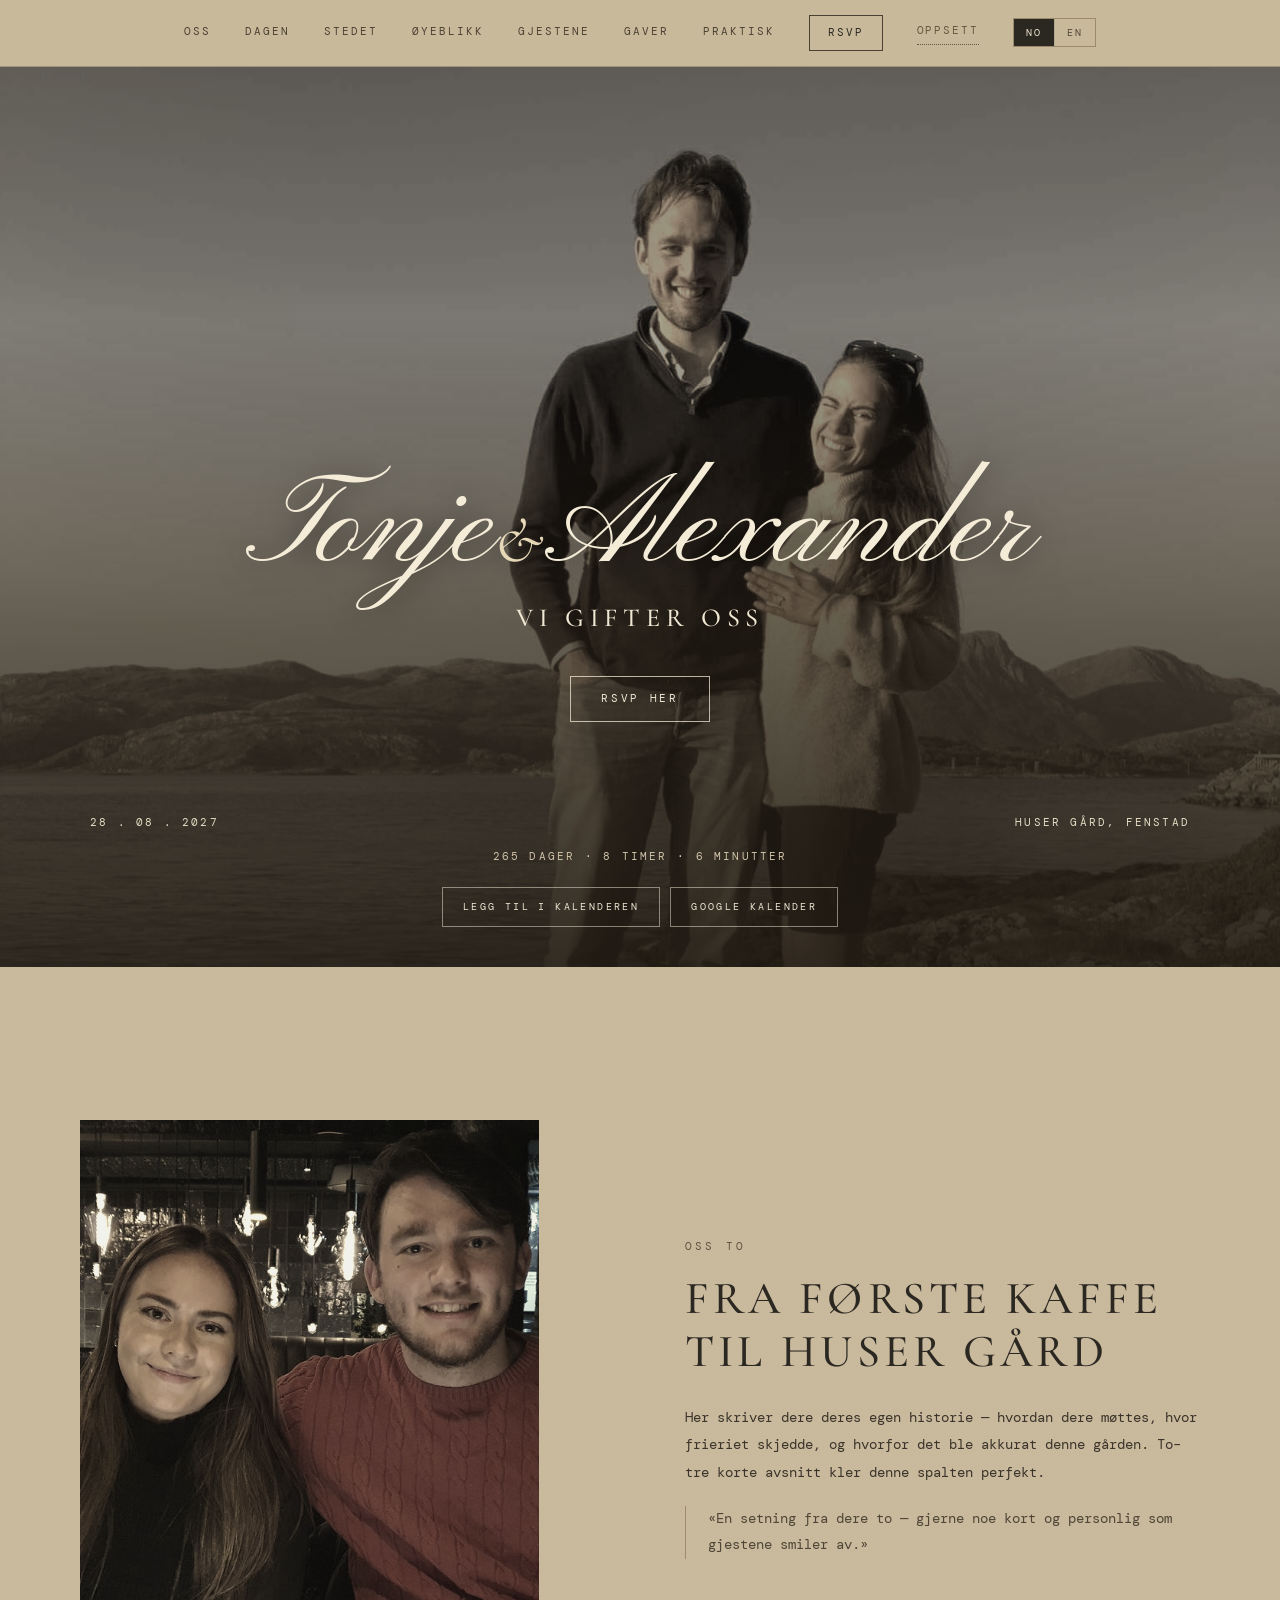
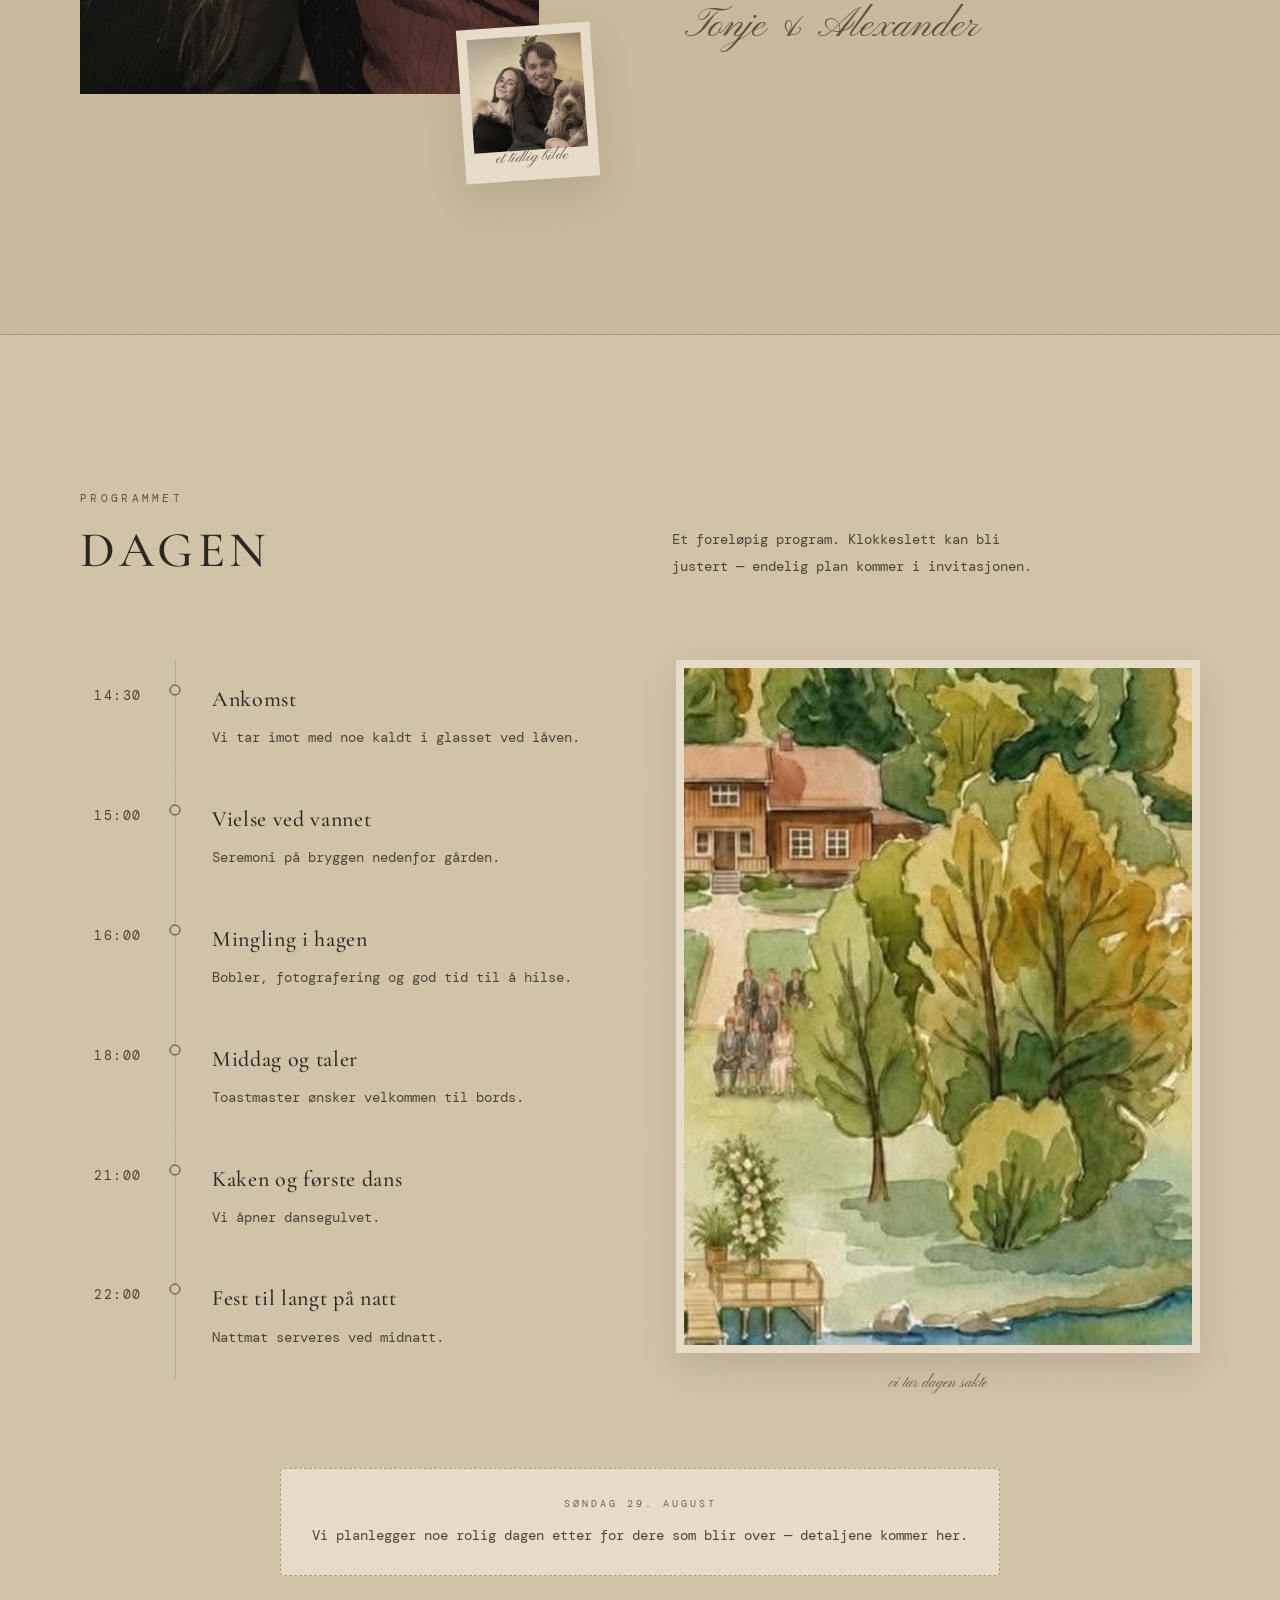
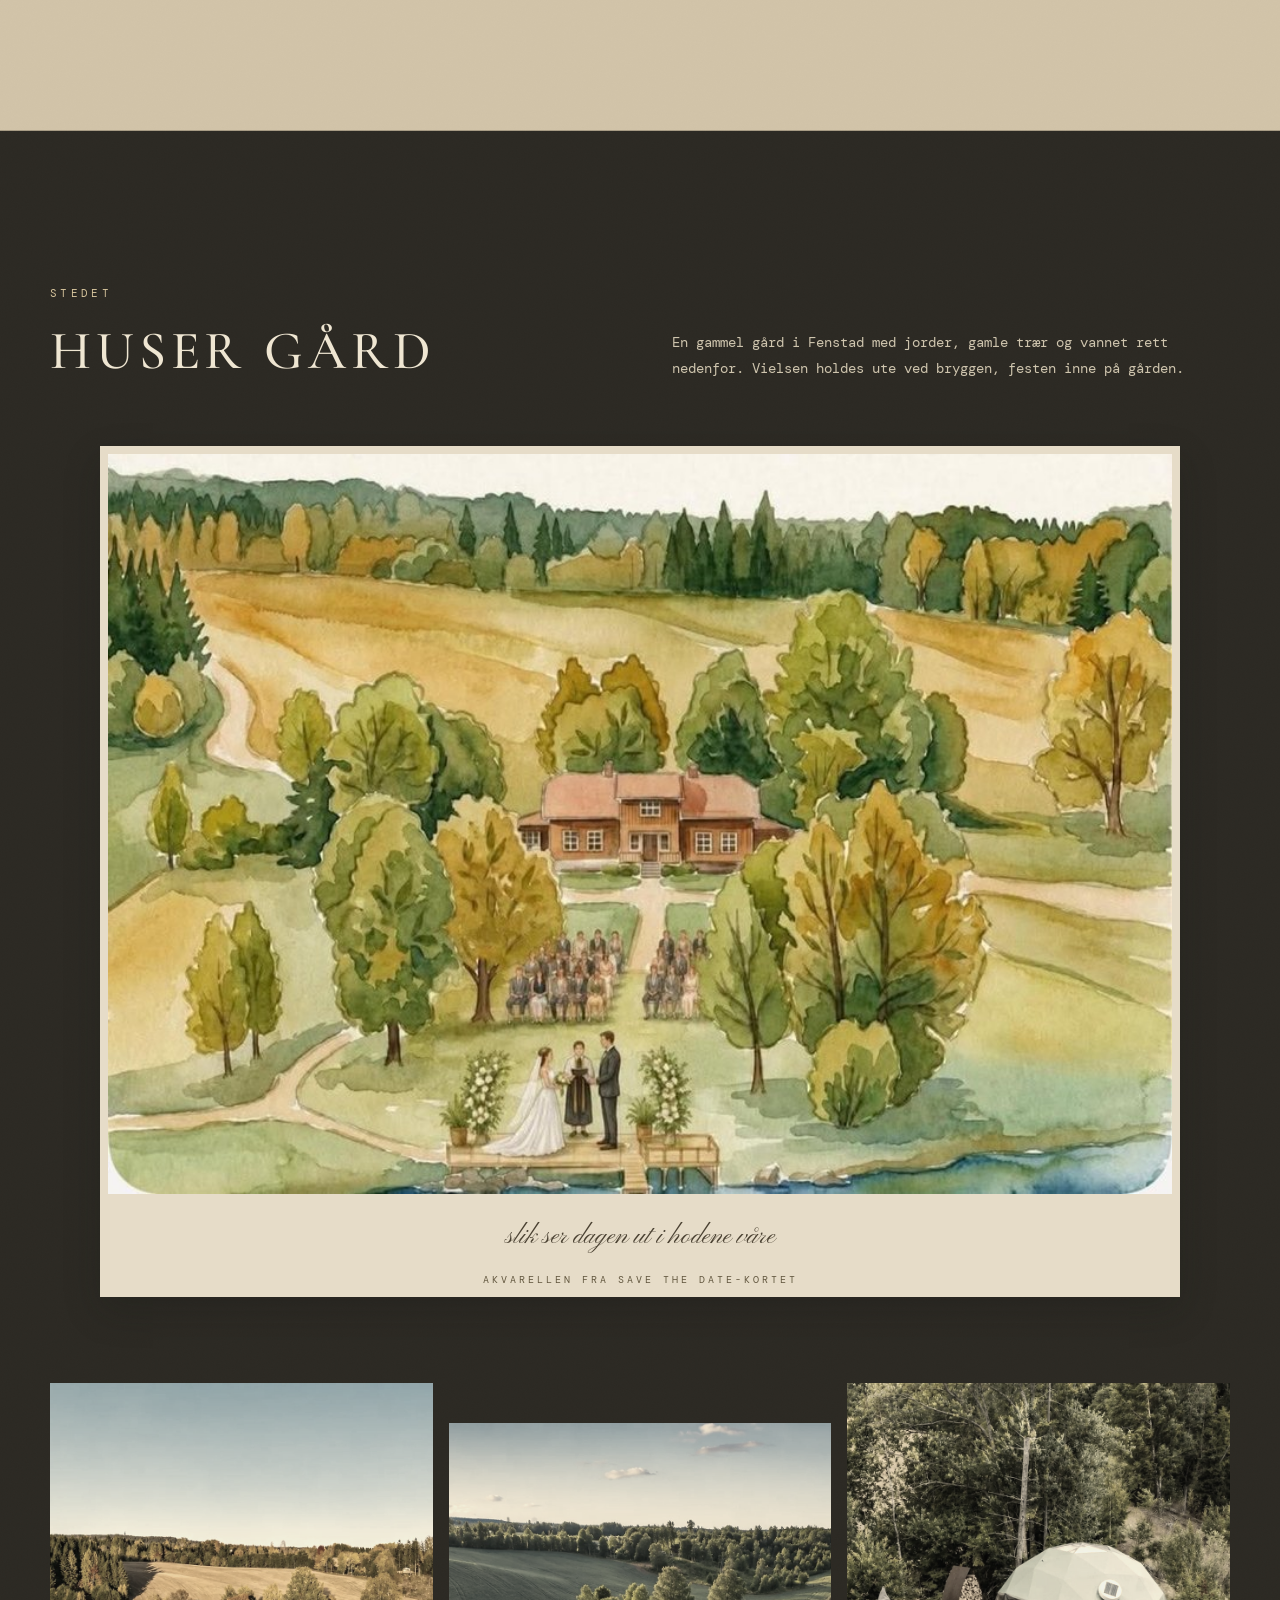
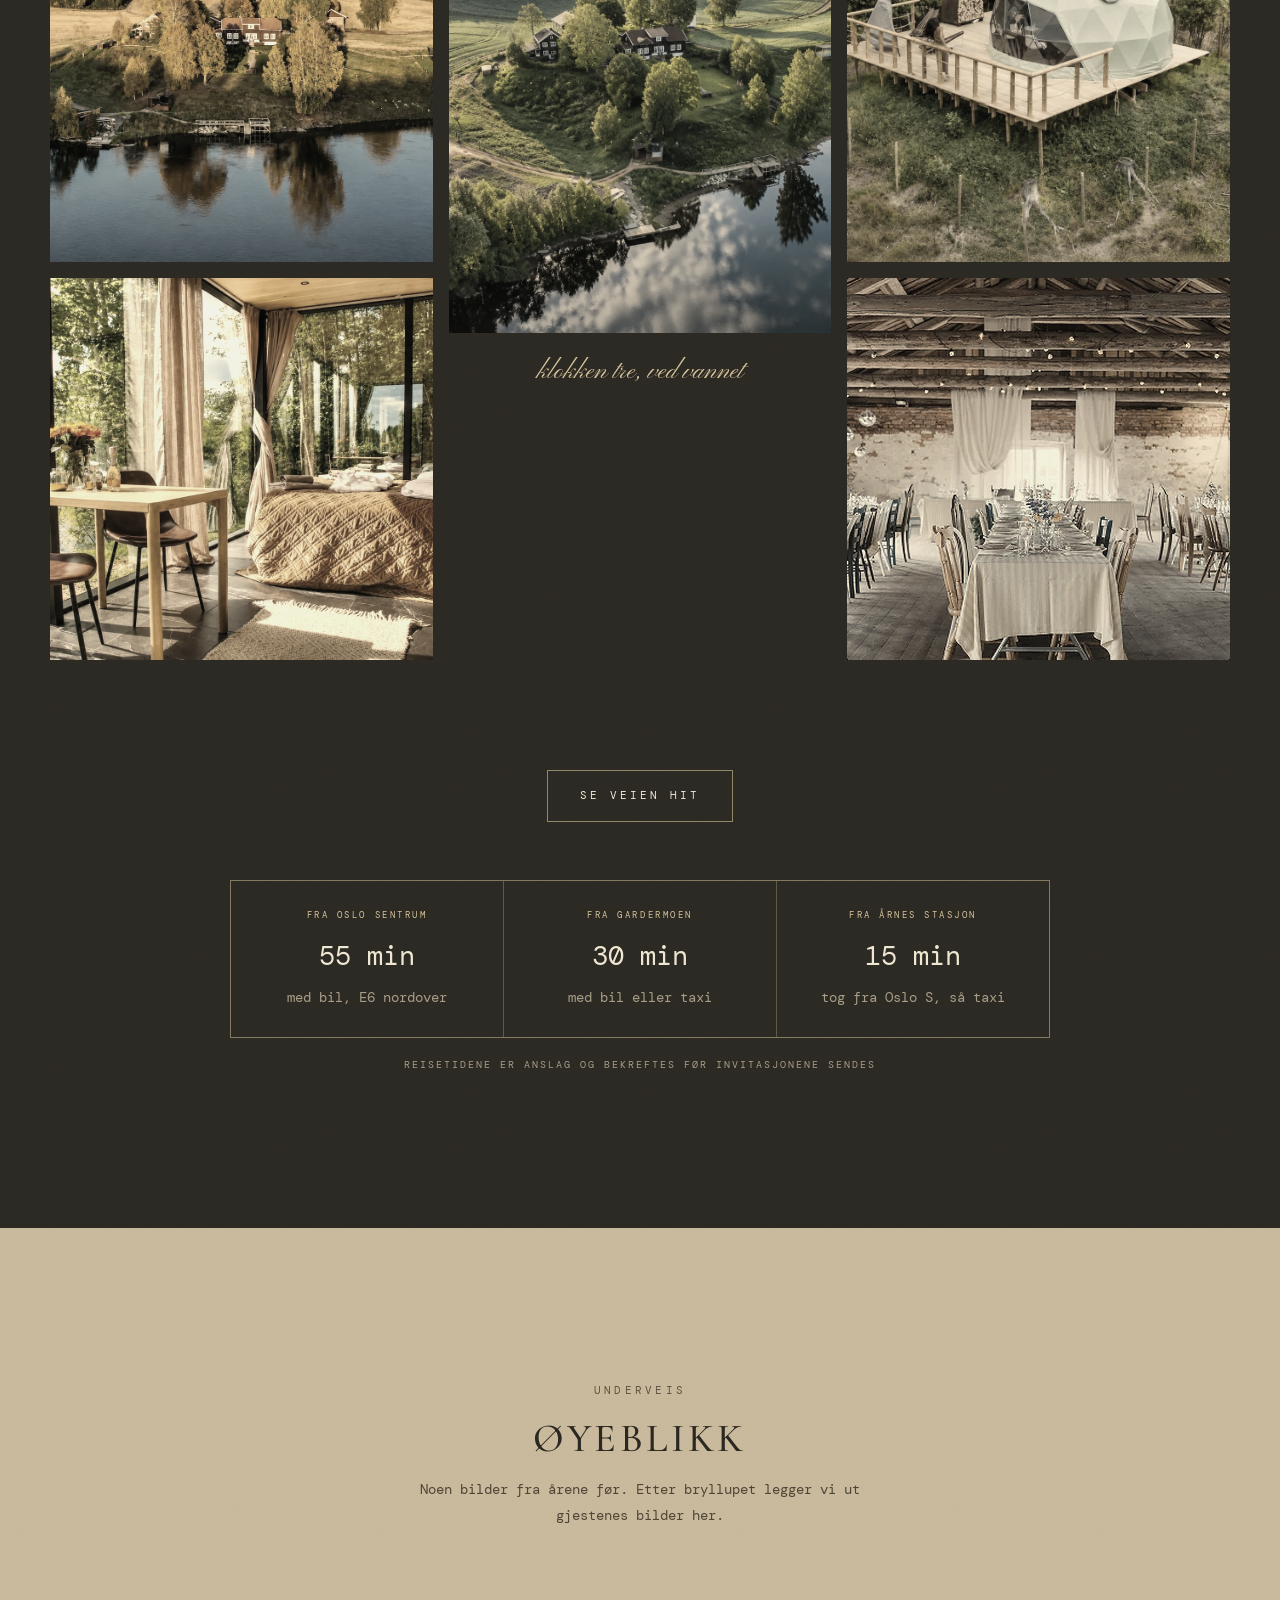
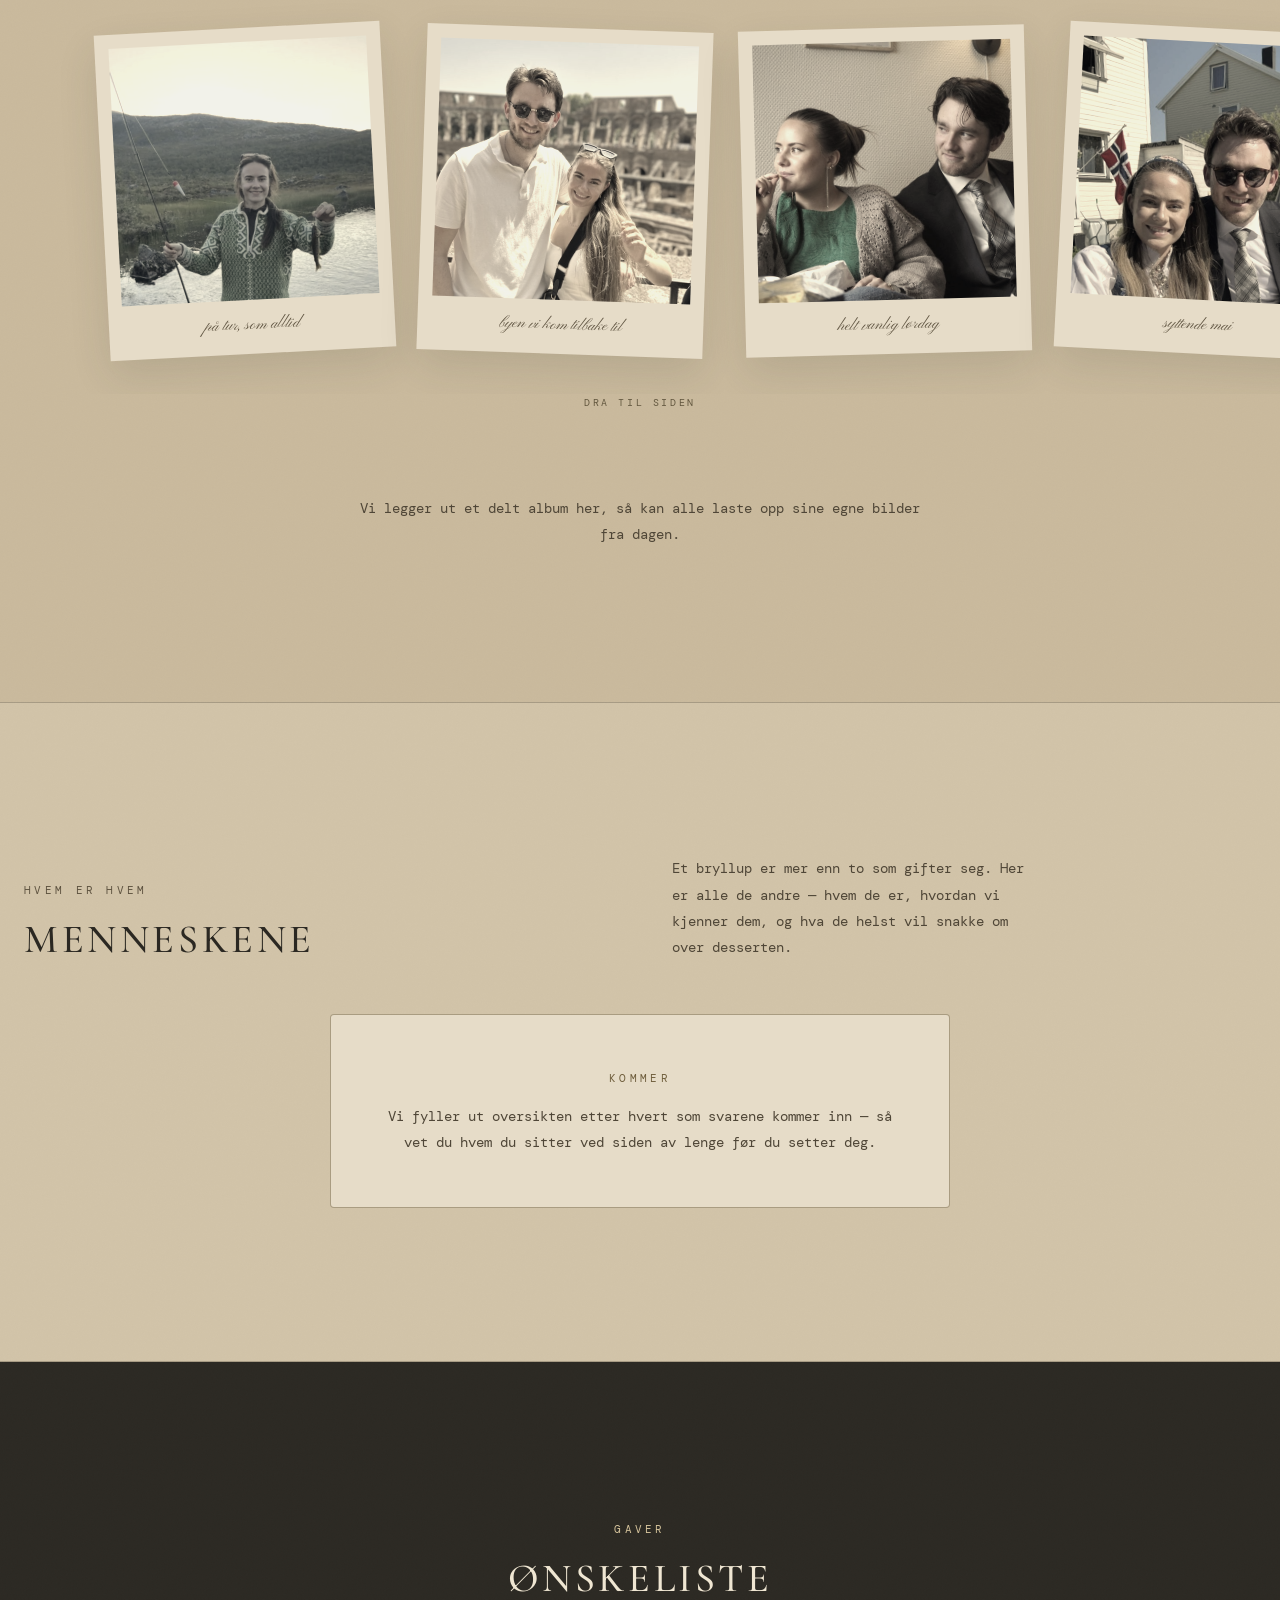
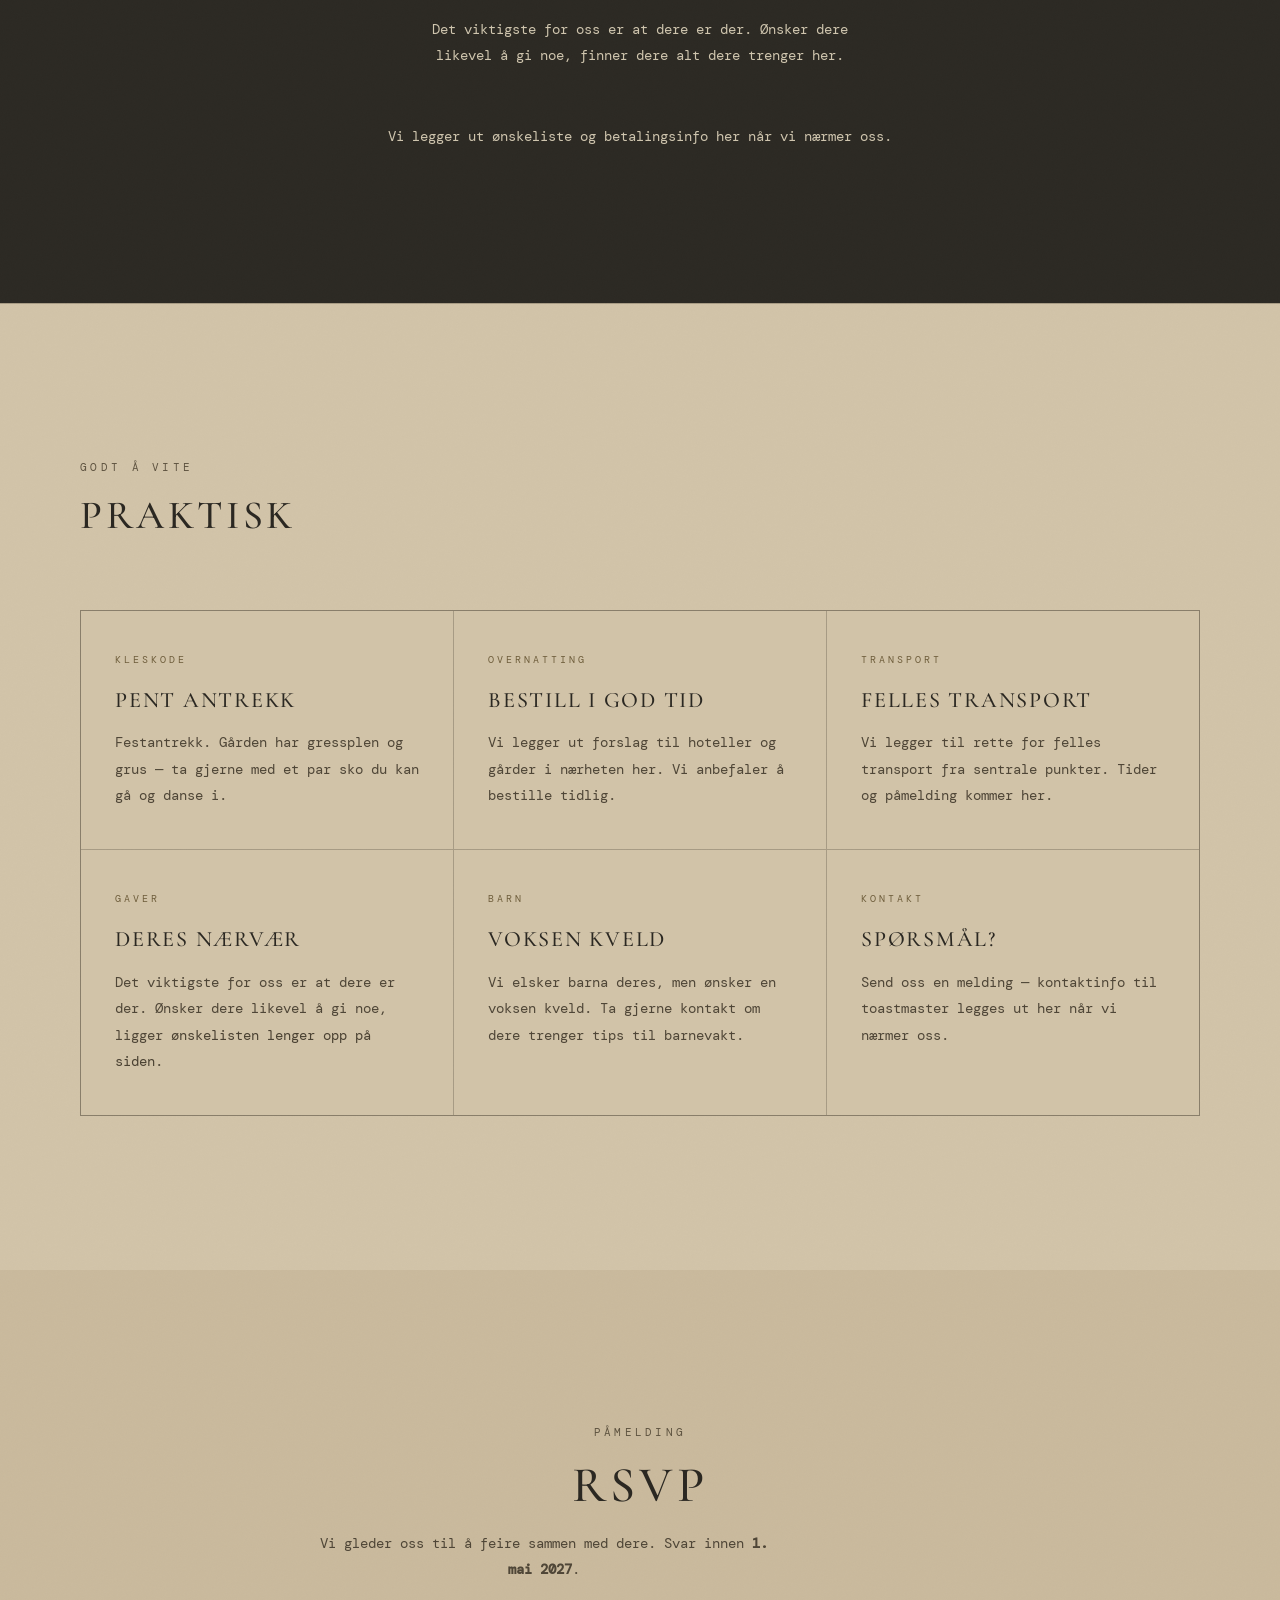
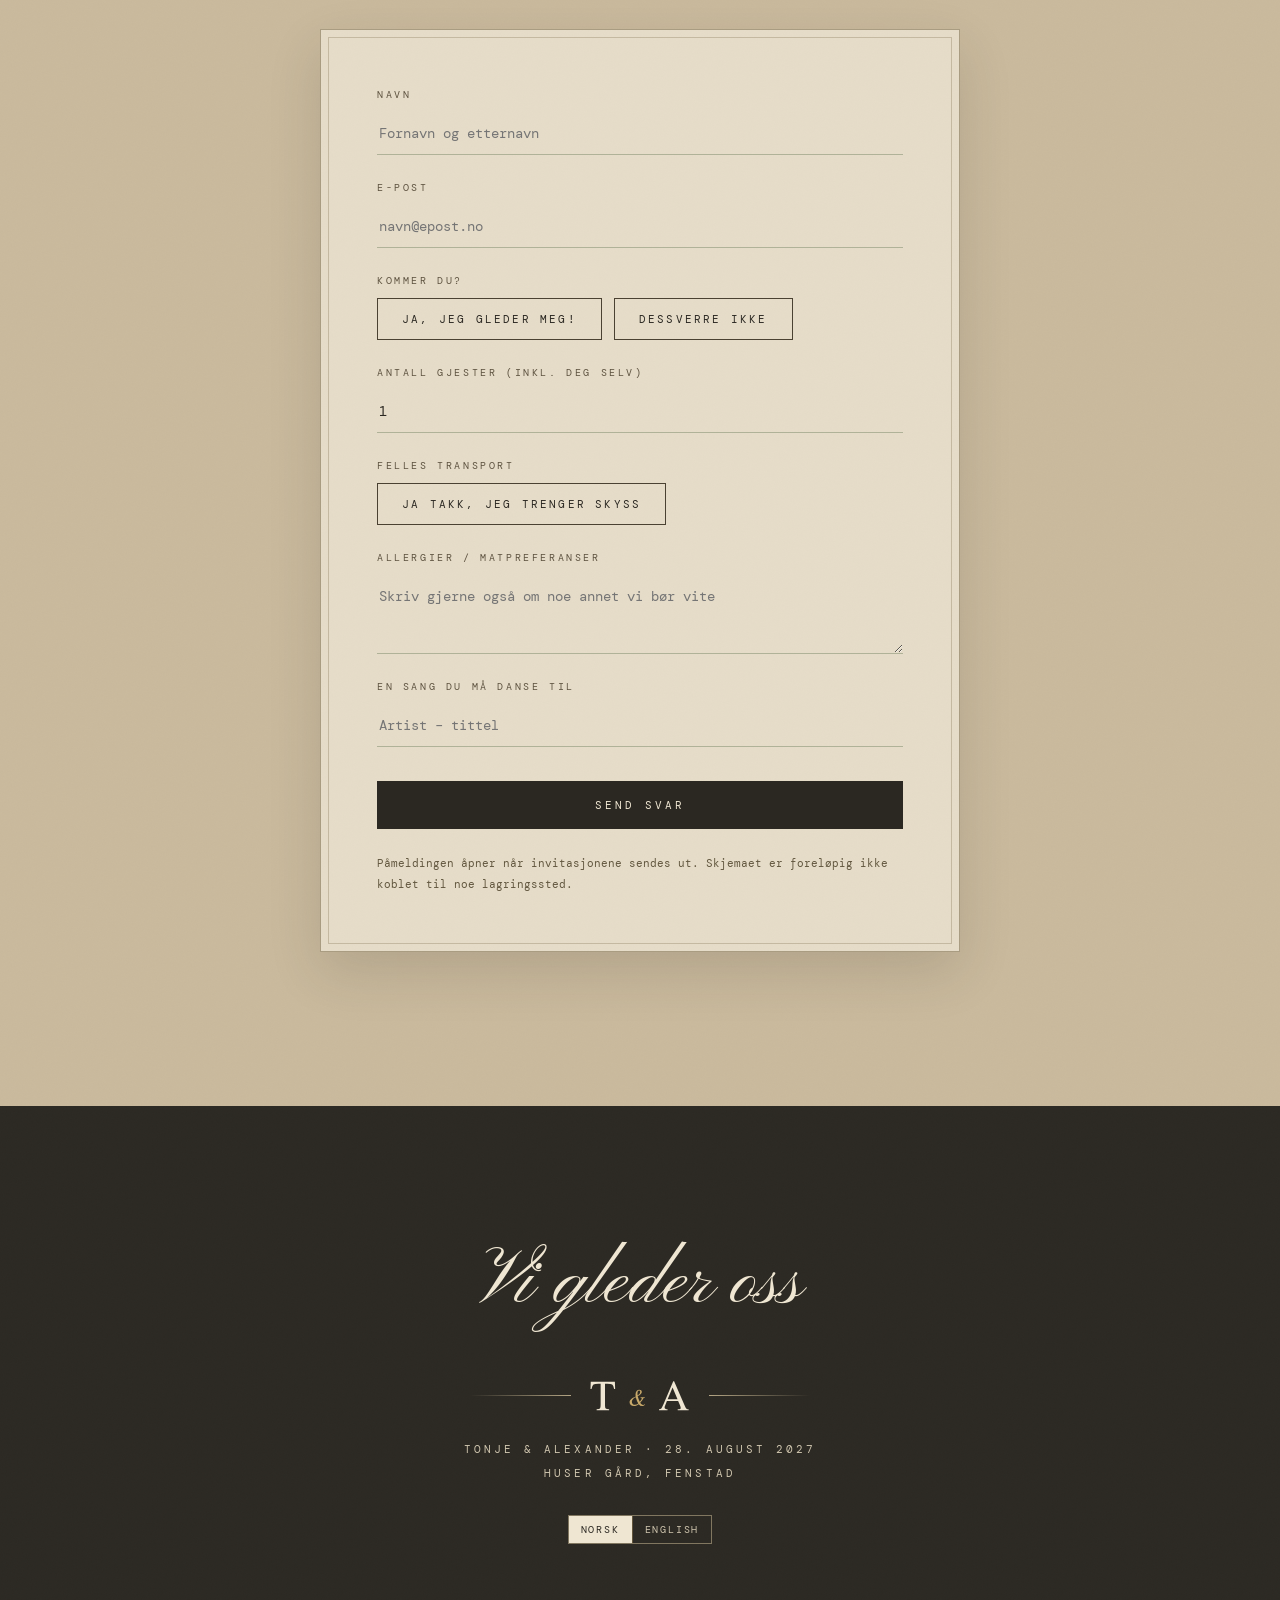
==== commit 050cc399: "Ny stil: sand/taupe, sepia-foto, skriveskrift og monospace Fullbredde hero med sepia-foto, navn i sk" ====
--- a/index.html
+++ b/index.html
@@ -7,7 +7,7 @@
 <meta name="viewport" content="width=device-width, initial-scale=1.0">
 <title>Tonje &amp; Alexander — 28. august 2027</title>
 <meta name="description" content="Tonje og Alexander gifter seg 28. august 2027 på Huser Gård i Fenstad. Program, praktisk informasjon og påmelding.">
-<meta name="theme-color" content="#F6F1E3">
+<meta name="theme-color" content="#C9B99C">
 <meta property="og:type" content="website">
 <meta property="og:locale" content="nb_NO">
 <meta property="og:locale:alternate" content="en_GB">
@@ -25,7 +25,7 @@
 <link rel="icon" href="bilder/favicon.svg" type="image/svg+xml">
 <link rel="preconnect" href="https://fonts.googleapis.com">
 <link rel="preconnect" href="https://fonts.gstatic.com" crossorigin>
-<link href="https://fonts.googleapis.com/css2?family=Cormorant+Garamond:ital,wght@0,300;0,400;0,500;0,600;1,300;1,400&family=Jost:wght@300;400;500&family=Parisienne&display=swap" rel="stylesheet">
+<link href="https://fonts.googleapis.com/css2?family=Cormorant+Garamond:ital,wght@0,400;0,500;0,600;1,400&family=DM+Mono:wght@300;400;500&family=Pinyon+Script&display=swap" rel="stylesheet">
 <script>
   /* Setter språk før siden tegnes, så det ikke blinker. */
   (function(){
@@ -45,9 +45,15 @@
   ============================================================
   FØR PUBLISERING — dette må paret bekrefte eller fylle inn:
 
-  Menyen har en midlertidig lenke, «Oppsett», som viser hva som
-  gjenstår. Samme side kommer opp med ?oppsett i adressen. Fjern
-  nav-lenken når alt er fylt ut.
+  MIDLERTIDIG OPPSETTSIDE
+  Menyen har en lenke, «Oppsett», som åpner en side der alt under
+  fylles ut, med forhåndsvisning og ferdig kode å lime inn. Samme
+  side kommer opp med ?oppsett i adressen; ?utkast viser nettsiden
+  med utkastet uten oppsettsiden.
+
+  Hele oppsettsiden skal ut av filen når alt er limt inn. Søk på
+  MIDLERTIDIG — det er tre steder: en CSS-blokk, nav-lenken og en
+  skriptblokk. Ingenting annet peker dit.
 
   I KONFIG nederst i filen (alt annet retter seg etter disse verdiene):
     1. rsvpEpost ELLER rsvpEndepunkt — hvor RSVP-svarene skal
@@ -78,29 +84,35 @@
 
 <style>
   :root{
-    --cream:        #F6F1E3;
-    --cream-light:  #FBF7EC;
-    --paper:        #FFFDF6;
-    --ink:          #2C2F28;
-    --ink-soft:     #3C4038;
-    --sage-dark:    #4E5B44;
-    --sage:         #7C8A6B;
-    --sage-light:   #A9B79A;
-    --muted:        #5C6155;
-    --muted-warm:   #8B8577;
-    --gold:         #C8A96A;
-    --on-dark:      #F6F1E3;
-    --on-dark-2:    #CFCCBE;
-    --on-dark-3:    #A8A597;
-    --hairline:     rgba(124,138,107,.28);
-    --hairline-gold:rgba(200,169,106,.55);
+    /* Palett: varm sand/taupe, sepia og mørk brun — etter referansen.
+       Variabelnavnene (--sage, --gold …) er beholdt fra den forrige
+       stilen så resten av CSS-en virker uendret; verdiene er nå brune
+       toner. --gold er mørk bronse på lyse flater og byttes til lys
+       sand inne i de mørke seksjonene (se «Ny stil» nederst). */
+    --cream:        #C9B99C;
+    --cream-light:  #D1C3A8;
+    --paper:        #E6DCC8;
+    --ink:          #2B2822;
+    --ink-soft:     #3A342A;
+    --sage-dark:    #4A4132;
+    --sage:         #5E5340;
+    --sage-light:   #9C8E74;
+    --muted:        #4F4637;
+    --muted-warm:   #62573F;
+    --gold:         #6F5E3C;
+    --on-dark:      #EFE6D2;
+    --on-dark-2:    #CFC5AE;
+    --on-dark-3:    #A79D88;
+    --hairline:     rgba(58,52,42,.28);
+    --hairline-gold:rgba(111,94,60,.5);
     --serif:  'Cormorant Garamond', Garamond, serif;
-    --sans:   'Jost', system-ui, sans-serif;
-    --script: 'Parisienne', cursive;
-    --stripe: repeating-linear-gradient(135deg,#EFE9D7 0 14px,#EDE6D1 14px 28px);
-    --stripe-sm: repeating-linear-gradient(135deg,#EFE9D7 0 12px,#EDE6D1 12px 24px);
+    --sans:   'DM Mono', ui-monospace, Menlo, monospace;
+    --mono:   'DM Mono', ui-monospace, Menlo, monospace;
+    --script: 'Pinyon Script', cursive;
+    --stripe: repeating-linear-gradient(135deg,#CFC0A4 0 14px,#CABA9E 14px 28px);
+    --stripe-sm: repeating-linear-gradient(135deg,#CFC0A4 0 12px,#CABA9E 12px 24px);
     /* Buet ("arch") toppform — brukes på hero, portrett og bryggebildet */
-    --arch: 999px 999px 10px 10px;
+    --arch: 0;
 
     /* Papirkorn ───────────────────────────────────────
        Skal ikke ses — skal kjennes. Creme-flatene får dybde og
@@ -123,7 +135,7 @@
   html{ scroll-behavior: smooth; }
   body{
     margin:0; background-color: var(--cream); background-image: var(--korn); color: var(--ink);
-    font-family: var(--serif); overflow-x: hidden;
+    font-family: var(--mono); font-size:14px; line-height:1.8; overflow-x: hidden;
     -webkit-font-smoothing: antialiased;
   }
   a{ color: var(--sage-dark); text-decoration:none; transition: color .2s ease; }
@@ -219,7 +231,7 @@
     position:sticky; top:0; z-index:50;
     display:flex; align-items:center; justify-content:center; flex-wrap:wrap;
     gap:clamp(18px,3vw,34px); padding:15px 24px;
-    background: rgba(246,241,227,.9);
+    background: rgba(201,185,156,.92);
     -webkit-backdrop-filter: blur(10px); backdrop-filter: blur(10px);
     border-bottom:1px solid rgba(124,138,107,.24);
     font-family: var(--sans); font-size:11px; letter-spacing:.22em; text-transform:uppercase;
@@ -235,11 +247,23 @@
   .sprak button + button{ border-left:1px solid rgba(124,138,107,.32); }
   .sprak button[aria-pressed="true"]{ background:var(--sage-dark); color:var(--cream); }
 
-  /* MIDLERTIDIG: lenken til oppsett.html, og stripa som sier fra når
-     siden viser et utkast. Begge kan slettes sammen med oppsett.html. */
+  /* ══════════════════════════════════════════════════════════
+     MIDLERTIDIG — OPPSETT · SLETT MEG
+
+     Alt herfra og ned til «SLUTT PÅ MIDLERTIDIG OPPSETT» hører til
+     oppsettsiden, og skal bort den dagen KONFIG og GJESTER er fylt
+     ut. Reglene er scopet under #oppsett, så de rører ingenting
+     annet på siden.
+
+     Tre steder skal slettes. Søk på MIDLERTIDIG:
+       1. denne CSS-blokka
+       2. nav-lenken «Oppsett»
+       3. skriptblokka «MIDLERTIDIG — OPPSETT»
+     ══════════════════════════════════════════════════════════ */
   .nav__oppsett{ color:var(--muted-warm); border-bottom:1px dotted var(--muted-warm); }
   .nav__oppsett:hover{ color:var(--ink); }
 
+  /* Stripa som sier fra at siden viser et utkast (?utkast) */
   .utkast{
     position:fixed; left:0; right:0; bottom:0; z-index:70;
     display:flex; flex-wrap:wrap; align-items:center; justify-content:center; gap:8px 18px;
@@ -248,6 +272,143 @@
   }
   .utkast a{ color:var(--gold); border-bottom:1px solid rgba(200,169,106,.5); }
   .utkast a:hover{ color:var(--gold); border-bottom-color:var(--gold); }
+
+  /* Selve oppsettsiden — legger seg over hele nettsiden */
+  html.oppsett-apen{ overflow:hidden; }
+  #oppsett{
+    position:fixed; inset:0; z-index:90; overflow:auto;
+    background-color:var(--cream); background-image:var(--korn);
+    color:var(--ink); font-family:var(--serif); font-size:17px; line-height:1.6;
+  }
+  #oppsett h1,#oppsett h2{ margin:0; font-weight:300; letter-spacing:.02em; }
+  #oppsett code{ font-family:ui-monospace,SFMono-Regular,Menlo,monospace; font-size:.9em; }
+
+  #oppsett .topp{
+    position:sticky; top:0; z-index:2;
+    display:flex; flex-wrap:wrap; align-items:center; justify-content:space-between; gap:14px;
+    padding:16px clamp(18px,3vw,32px);
+    background:rgba(246,241,227,.94);
+    -webkit-backdrop-filter:blur(10px); backdrop-filter:blur(10px);
+    border-bottom:1px solid var(--hairline);
+  }
+  #oppsett .topp h1{ font-size:clamp(26px,3.4vw,36px); line-height:1.1; }
+  #oppsett .topp__hoyre{ display:flex; flex-wrap:wrap; align-items:center; gap:10px; }
+  #oppsett .lagret{
+    font-family:var(--sans); font-size:10px; letter-spacing:.24em; text-transform:uppercase;
+    color:var(--sage); opacity:0; transition:opacity .25s ease;
+  }
+  #oppsett .lagret.vis{ opacity:1; }
+
+  #oppsett .knapp{
+    font-family:var(--sans); font-size:11px; letter-spacing:.22em; text-transform:uppercase;
+    background:none; color:var(--muted); border:1px solid var(--hairline);
+    border-radius:999px; padding:9px 18px; cursor:pointer; text-decoration:none;
+    transition:background .2s ease, color .2s ease, border-color .2s ease;
+  }
+  #oppsett .knapp:hover{ border-color:var(--sage); color:var(--ink); }
+  #oppsett .knapp--fylt{ background:var(--sage-dark); border-color:var(--sage-dark); color:var(--cream); }
+  #oppsett .knapp--fylt:hover{ background:var(--ink); border-color:var(--ink); color:var(--cream); }
+  #oppsett .knapp--liten{ padding:6px 12px; font-size:10px; letter-spacing:.16em; }
+  #oppsett .knapp--fare:hover{ border-color:#A6564B; color:#A6564B; }
+
+  #oppsett .rom{
+    display:grid; grid-template-columns:minmax(0,1fr) minmax(0,440px);
+    gap:clamp(20px,2.6vw,36px); align-items:start; padding:clamp(20px,3vw,36px);
+  }
+  @media (max-width:1000px){ #oppsett .rom{ grid-template-columns:minmax(0,1fr); } }
+
+  #oppsett .kort{
+    background:var(--paper); border:1px solid var(--hairline); border-radius:4px;
+    padding:clamp(20px,2.6vw,32px); margin-bottom:clamp(18px,2.4vw,28px);
+  }
+  #oppsett .kort > h2{ font-size:clamp(24px,3vw,32px); }
+  #oppsett .kort__lede{ font-style:italic; color:var(--muted); margin:8px 0 0; }
+
+  /* Beskjeden om at siden er midlertidig — den skal være umulig å overse */
+  #oppsett .merknad{
+    background:var(--cream-light); border:1px solid var(--hairline-gold); border-radius:4px;
+    padding:18px 20px; margin-bottom:clamp(18px,2.4vw,28px);
+    font-style:italic; color:var(--muted); line-height:1.7;
+  }
+  #oppsett .merknad b{
+    display:block; margin-bottom:6px; font-style:normal;
+    font-family:var(--sans); font-size:12px; letter-spacing:.2em;
+    text-transform:uppercase; color:var(--gold);
+  }
+  #oppsett .merknad ol{ margin:10px 0 0; padding-left:22px; }
+  #oppsett .merknad li{ margin-top:4px; }
+
+  #oppsett .liste{ list-style:none; margin:20px 0 0; padding:0; border-top:1px solid var(--hairline); }
+  #oppsett .punkt{
+    display:grid; grid-template-columns:24px 1fr auto; gap:10px; align-items:baseline;
+    padding:11px 0; border-bottom:1px solid var(--hairline);
+  }
+  #oppsett .punkt__ikon{ font-family:var(--sans); font-size:13px; }
+  #oppsett .punkt--fil .punkt__ikon{ color:var(--sage); }
+  #oppsett .punkt--utkast .punkt__ikon{ color:var(--gold); }
+  #oppsett .punkt--mangler .punkt__ikon{ color:var(--sage-light); }
+  #oppsett .punkt__navn{ font-family:var(--sans); font-size:12px; letter-spacing:.06em; }
+  #oppsett .punkt__hva{ display:block; margin-top:2px; font-style:italic; font-size:15px; color:var(--muted); }
+  #oppsett .punkt__stat{
+    font-family:var(--sans); font-size:9px; letter-spacing:.2em;
+    text-transform:uppercase; color:var(--muted-warm); white-space:nowrap;
+  }
+  #oppsett .punkt--utkast .punkt__stat{ color:var(--gold); }
+
+  #oppsett .felt{ margin-top:20px; }
+  #oppsett .felt > label{
+    display:block; margin-bottom:6px;
+    font-family:var(--sans); font-size:11px; letter-spacing:.16em;
+    text-transform:uppercase; color:var(--sage-dark);
+  }
+  #oppsett input[type=text], #oppsett textarea, #oppsett select{
+    width:100%; font-family:var(--serif); font-size:17px; color:var(--ink);
+    background:var(--cream-light); border:1px solid var(--hairline); border-radius:3px;
+    padding:11px 13px;
+  }
+  #oppsett textarea{ resize:vertical; min-height:64px; line-height:1.55; }
+  #oppsett .hjelp{ margin:6px 0 0; font-style:italic; font-size:15px; color:var(--muted-warm); line-height:1.55; }
+  #oppsett .par{ display:grid; grid-template-columns:repeat(auto-fit,minmax(min(200px,100%),1fr)); gap:14px; }
+
+  #oppsett .gjest-rad{ border:1px solid var(--hairline); border-radius:4px; margin-top:14px; background:var(--cream-light); }
+  #oppsett .gjest-rad[open]{ background:var(--paper); }
+  #oppsett .gjest-rad > summary{
+    cursor:pointer; padding:13px 16px; list-style:none;
+    display:flex; flex-wrap:wrap; align-items:baseline; gap:10px;
+  }
+  #oppsett .gjest-rad > summary::-webkit-details-marker{ display:none; }
+  #oppsett .gjest-rad > summary::before{ content:"▸"; color:var(--sage); font-size:12px; }
+  #oppsett .gjest-rad[open] > summary::before{ content:"▾"; }
+  #oppsett .gjest-navn{ font-size:20px; }
+  #oppsett .gjest-navn--tom{ color:var(--muted-warm); font-style:italic; }
+  #oppsett .gjest-merke{
+    font-family:var(--sans); font-size:9px; letter-spacing:.2em; text-transform:uppercase;
+    color:var(--sage); border:1px solid var(--hairline); border-radius:999px; padding:3px 9px;
+  }
+  #oppsett .gjest-krop{ padding:4px 16px 18px; border-top:1px solid var(--hairline); }
+  #oppsett .gjest-verktoy{ display:flex; gap:8px; margin-top:18px; }
+  #oppsett .gjest-verktoy .knapp{ flex:none; }
+
+  #oppsett .kode{
+    width:100%; min-height:260px; padding:16px;
+    font-family:ui-monospace,SFMono-Regular,Menlo,monospace; font-size:12.5px; line-height:1.65;
+    color:var(--ink); background:var(--cream-light);
+    border:1px solid var(--hairline); border-radius:3px;
+    white-space:pre; overflow:auto;
+  }
+  #oppsett .rad{ display:flex; flex-wrap:wrap; gap:10px; margin-top:16px; }
+
+  #oppsett .vis{ position:sticky; top:88px; }
+  #oppsett .vis__ramme{ background:var(--paper); border:1px solid var(--hairline); border-radius:4px; overflow:hidden; }
+  #oppsett .vis__topp{
+    display:flex; align-items:center; justify-content:space-between; gap:10px;
+    padding:11px 14px; border-bottom:1px solid var(--hairline);
+    font-family:var(--sans); font-size:10px; letter-spacing:.2em;
+    text-transform:uppercase; color:var(--muted-warm);
+  }
+  #oppsett iframe{ display:block; width:100%; height:min(74vh,900px); border:0; background:var(--cream); }
+  @media (max-width:1000px){ #oppsett .vis{ position:static; } #oppsett iframe{ height:70vh; } }
+  /* ══ SLUTT PÅ MIDLERTIDIG OPPSETT (CSS) ══════════════════ */
 
   /* ── HERO: navnene ligger oppå det buede bildet ── */
   .hero{
@@ -811,6 +972,176 @@
     body{ background:#fff; background-image:none; }
     .stedet, .foot, .gaver, .reise__post{ background:#fff; background-image:none; color:#000; }
   }
+
+  /* ══════════════════════════════════════════════════════════
+     NY STIL — sepia, sand og skriveskrift
+     Etter referansen: varm taupe-bunn, mørk brun bunn nederst,
+     sepia-toner på alle foto, skriveskrift i navn og overskrifter,
+     monospace i brødtekst og etiketter, rette kanter (ingen buer,
+     ingen piller). Ligger sist så den vinner over reglene over.
+     ══════════════════════════════════════════════════════════ */
+
+  /* Lys bronse-aksent på de mørke flatene */
+  .stedet, .gaver, .foot, .reise__post, .rsvpbar{ --gold:#D6C49C; }
+
+  /* Brødtekst: monospace, rolig, uten kursiv */
+  .sec__lede, .hero__place, .oss__body, .oss__quote, .program__desc,
+  .stedet__head p, .gjest__om, .gjester__tom p, .gaver__tom,
+  .gavekort__hjelp, .card__body, .rsvp__lede, .thanks__p,
+  .etterpa__tekst, .album__tekst, .reise__hvordan, .form__error{
+    font-family:var(--mono); font-style:normal; font-size:13.5px; line-height:1.95;
+  }
+  .sec__lede{ max-width:56ch; }
+  .oss__body{ font-size:14px; }
+  .oss__quote{ border-left-color:var(--hairline-gold); }
+  .field input, .field textarea{ font-family:var(--mono); font-size:14px; }
+  .skip{ font-family:var(--mono); }
+
+  /* Overskrifter: høykontrast serif, store bokstaver, åpen sperring */
+  .sec__title, .oss__title, .stedet__head h2{
+    font-family:var(--serif); font-weight:500; text-transform:uppercase;
+    letter-spacing:.09em; line-height:1.15;
+  }
+  .sec__title{ font-size:clamp(26px,3.6vw,40px); }
+  .sec__title--stor{ font-size:clamp(30px,4.4vw,50px); }
+  .oss__title{ font-size:clamp(28px,4vw,46px); }
+  .stedet__head h2{ font-size:clamp(30px,4.6vw,54px); }
+  .program__what, .card__title, .gjest__navn{
+    font-family:var(--serif); font-weight:500; letter-spacing:.03em;
+  }
+  .program__what{ font-size:22px; }
+  .card__title{ font-size:22px; text-transform:uppercase; letter-spacing:.08em; }
+  .eyebrow{ letter-spacing:.3em; }
+
+  /* Skriveskrift: Pinyon er lett og trenger litt mer størrelse */
+  .polaroid__cap, .oss__sign, .dagen__cap{ font-size:calc(1em * 1.15); }
+  .oss__sign{ font-size:42px; }
+  .thanks__h{ font-size:50px; }
+  .foot__script{ font-size:clamp(46px,8vw,76px); }
+  .gjest__kjent-t{ font-size:23px; }
+
+  /* Foto: varm sepia over alt, men ikke akvarellene (.art) */
+  .portal__frame img,
+  .oss__portrett,
+  .polaroid img,
+  .mosaic__bilde img,
+  .gjest__foto{ filter: sepia(.55) saturate(.72) contrast(.96) brightness(.97); }
+
+  /* Rette kanter overalt: ingen piller, ingen buer */
+  .nav__rsvp, .sprak, .sprak button, .btn-ghost, .btn-line, .kopier,
+  .filter button, .chip, .submit, .kalender a, .gjest__rolle,
+  .rsvpbar__knapp{ border-radius:0; }
+  .gjest__foto, .gjest__ingenfoto, .oss__portrett, .art--arch img,
+  .mosaic__bilde--arch img{ border-radius:0; }
+  .mosaic__bilde img{ border-radius:0; }
+
+  .nav{ font-size:11px; letter-spacing:.18em; border-bottom-color:var(--hairline); }
+  .nav__rsvp{ border-color:var(--sage-dark); }
+  .nav__rsvp:hover, .nav__rsvp[aria-current="true"]{ background:var(--ink); color:var(--on-dark); }
+  .sprak{ border-color:var(--hairline-gold); }
+  .sprak button[aria-pressed="true"], .chip[aria-pressed="true"],
+  .filter button[aria-pressed="true"]{ background:var(--ink); border-color:var(--ink); color:var(--on-dark); }
+  .btn-line, .kopier, .kalender a, .chip{ border-color:var(--sage-dark); color:var(--ink); }
+  .btn-line:hover, .kopier:hover, .kalender a:hover{ background:var(--ink); color:var(--on-dark); border-color:var(--ink); }
+  .submit{ background:var(--ink); color:var(--on-dark); }
+  .submit:hover{ background:var(--sage-dark); }
+
+  /* Flater: samme taupe hele veien, med tynne linjer mellom */
+  .dagen, .gjester, .praktisk{ background-color:var(--cream-light); border-color:var(--hairline); }
+  .card{ background:var(--cream-light); }
+  .form{ border-color:var(--hairline-gold); box-shadow:0 20px 50px rgba(43,40,34,.14); }
+  .form::before{ border-color:rgba(111,94,60,.28); }
+  .gjester__tom, .etterpa, .album__kort{ border-color:var(--hairline-gold); }
+  .art{ padding:8px; }
+  .program__line::after{ background:var(--cream-light); border-color:var(--sage-dark); }
+  .strip__hint{ color:var(--muted-warm); }
+  .rsvpbar{ background:rgba(43,40,34,.96); }
+  .gardin{ background-color:var(--cream); }
+
+  /* Mørke seksjoner: lys sand, hårfine linjer */
+  .gavekort{ border-color:rgba(214,196,156,.35); }
+  a.gavekort:hover{ border-color:var(--gold); }
+  .gaver .btn-line, .gaver .kopier, .btn-ghost{ border-color:rgba(214,196,156,.6); color:var(--on-dark); }
+  .gaver .btn-line:hover, .gaver .kopier:hover, .btn-ghost:hover{ background:var(--on-dark); color:var(--ink); border-color:var(--on-dark); }
+  .reise{ background:rgba(214,196,156,.3); border-color:rgba(214,196,156,.3); }
+  .foot .sprak{ border-color:rgba(214,196,156,.5); }
+  .foot .sprak button[aria-pressed="true"]{ background:var(--on-dark); color:var(--ink); border-color:var(--on-dark); }
+  .foot__rule i{ background:linear-gradient(90deg,transparent,rgba(214,196,156,.8)); }
+  .foot__rule i:last-child{ background:linear-gradient(270deg,transparent,rgba(214,196,156,.8)); }
+
+  /* ── HERO: fullt foto i sepia, navn i skriveskrift nederst ── */
+  .hero{
+    display:flex; flex-direction:column; justify-content:flex-end; align-items:center;
+    padding:clamp(120px,22vh,220px) 24px clamp(26px,4vw,40px);
+    background:#2B2822; color:#F1E8D4; overflow:hidden; text-align:center;
+  }
+  .monogram--hero{ display:none; }
+  /* .hero__inner og .portal løses opp, så bildet kan dekke hele hero */
+  .hero__inner{ display:contents; }
+  .portal__navn, .hero__kicker, .hero__rsvp, .hero__meta, .hilsen{ position:relative; z-index:1; }
+  .hero__meta{ max-width:1100px; }
+  .portal{ display:contents; }
+  .portal__frame{
+    position:absolute; inset:0; width:auto; aspect-ratio:auto; border-radius:0;
+  }
+  .portal__frame picture, .portal__frame img{ width:100%; height:100%; }
+  .portal__frame img{ object-fit:cover; object-position:50% 22%; filter:sepia(.7) saturate(.65) contrast(.95) brightness(.72); }
+  .portal__scrim{
+    background:linear-gradient(180deg,
+      rgba(43,34,24,.28) 0%, rgba(43,34,24,.10) 28%,
+      rgba(43,34,24,.58) 62%, rgba(32,26,18,.88) 100%);
+  }
+  .portal__navn{
+    display:flex; flex-wrap:wrap; justify-content:center; align-items:baseline;
+    gap:0 .28em; line-height:1.05;
+  }
+  .portal__name, .portal__name--top, .portal__name--bottom{
+    position:static; font-family:var(--script); font-weight:400; text-transform:none;
+    letter-spacing:0; text-indent:0; color:#F5ECD8;
+    font-size:clamp(58px,11vw,128px); text-shadow:0 2px 30px rgba(20,15,8,.55);
+  }
+  .portal__amp{
+    position:static; transform:none; font-family:var(--serif); font-style:italic;
+    font-size:clamp(34px,5.5vw,64px); color:#E7D9B8; text-shadow:0 2px 20px rgba(20,15,8,.5);
+  }
+  .hero__kicker{
+    display:block; margin:clamp(2px,1vw,10px) 0 0;
+  }
+  .hero__kicker span{
+    font-family:var(--serif); font-size:clamp(17px,2.6vw,26px); font-weight:500;
+    letter-spacing:.22em; text-transform:uppercase; color:#F1E8D4;
+  }
+  .hero__rsvp{
+    margin-top:clamp(22px,3vw,34px); padding:12px 30px;
+    border:1px solid rgba(241,232,212,.75); color:#F1E8D4;
+    font-family:var(--mono); font-size:11px; letter-spacing:.24em; text-transform:uppercase;
+    transition:background .25s ease, color .25s ease;
+  }
+  .hero__rsvp:hover{ background:#F1E8D4; color:#2B2822; }
+  .hero__meta{
+    width:100%; margin-top:clamp(56px,10vh,110px);
+    display:flex; flex-wrap:wrap; justify-content:space-between; align-items:flex-end;
+    gap:14px 24px; text-align:left;
+  }
+  .hero__date, .hero__place, .hero__count{
+    font-family:var(--mono); font-style:normal; font-size:11px;
+    letter-spacing:.2em; text-transform:uppercase; color:#E7DCC4; margin:0;
+  }
+  .hero__place{ text-align:right; }
+  .hero__count{ flex-basis:100%; order:3; text-align:center; color:#CFC3A8; }
+  .hero__count i{ color:#E7D9B8; }
+  .hero__meta .kalender{ flex-basis:100%; order:4; margin-top:6px; }
+  .hero__meta .kalender a{ color:#F1E8D4; border-color:rgba(241,232,212,.5); }
+  .hero__meta .kalender a:hover{ background:#F1E8D4; color:#2B2822; border-color:#F1E8D4; }
+  .hilsen{ color:#E7D9B8; }
+  .portal__navn{ gap:0 .12em; }
+  /* Teksten under akvarellene ligger på papir, ikke på mørk bunn */
+  .art figcaption, .akvarell.art figcaption{ color:var(--sage-dark); }
+  .art figcaption small{ color:var(--muted-warm); }
+  @media (max-width:620px){
+    .hero__meta{ justify-content:center; text-align:center; }
+    .hero__place{ text-align:center; }
+  }
 </style>
 </head>
 <body>
@@ -828,8 +1159,9 @@
   <a href="#gaver"><span class="no">Gaver</span><span class="en">Gifts</span></a>
   <a href="#praktisk"><span class="no">Praktisk</span><span class="en">Details</span></a>
   <a href="#rsvp" class="nav__rsvp">RSVP</a>
-  <!-- MIDLERTIDIG: lenke til oppsett.html. Slett denne linja når alt er fylt ut. -->
-  <a href="oppsett.html" class="nav__oppsett"><span class="no">Oppsett</span><span class="en">Setup</span></a>
+  <!-- MIDLERTIDIG — OPPSETT: slett denne lenka sammen med de to blokkene
+       som er merket på samme måte i <style> og <script>. -->
+  <a href="?oppsett" class="nav__oppsett"><span class="no">Oppsett</span><span class="en">Setup</span></a>
   <div class="sprak" role="group" aria-label="Språk / Language">
     <button type="button" data-sprak="no" aria-pressed="true">NO</button>
     <button type="button" data-sprak="en" aria-pressed="false">EN</button>
@@ -843,27 +1175,29 @@
     <!-- Fylles fra ?gjest= i adressen. Se «Personlig hilsen» i skriptet. -->
     <div class="hilsen" id="hilsen" hidden></div>
 
-    <div class="hero__kicker">
-      <i></i>
-      <span class="no">Vi gifter oss</span><span class="en">We are getting married</span>
-      <i></i>
-    </div>
-
     <div class="portal">
       <div class="portal__frame">
-        <img src="bilder/hero-portal.jpg" width="864" height="1152" fetchpriority="high"
-             srcset="bilder/hero-portal-600.jpg 600w, bilder/hero-portal.jpg 864w"
-             sizes="min(74vw, 430px)"
-             alt="Tonje og Alexander ved vannet en sommerkveld"
-             data-alt-no="Tonje og Alexander ved vannet en sommerkveld"
-             data-alt-en="Tonje and Alexander by the water on a summer evening">
+        <picture>
+          <source media="(min-width: 700px)" srcset="bilder/hero-brygge-mobil.jpg" width="1536" height="1152">
+          <img src="bilder/hero-portal.jpg" width="864" height="1152" fetchpriority="high"
+               alt="Tonje og Alexander ved vannet en sommerkveld"
+               data-alt-no="Tonje og Alexander ved vannet en sommerkveld"
+               data-alt-en="Tonje and Alexander by the water on a summer evening">
+        </picture>
         <div class="portal__scrim"></div>
       </div>
 
-      <div class="portal__name portal__name--top">Tonje</div>
-      <div class="portal__amp"><span class="no">og</span><span class="en">and</span></div>
-      <div class="portal__name portal__name--bottom">Alexander</div>
+      <div class="portal__navn">
+        <span class="portal__name">Tonje</span>
+        <span class="portal__amp"><span class="no">&amp;</span><span class="en">&amp;</span></span>
+        <span class="portal__name">Alexander</span>
+      </div>
     </div>
+
+    <div class="hero__kicker">
+      <span class="no">Vi gifter oss</span><span class="en">We are getting married</span>
+    </div>
+    <a class="hero__rsvp" href="#rsvp"><span class="no">RSVP her</span><span class="en">RSVP here</span></a>
 
     <div class="hero__meta">
       <div class="hero__date">28 . 08 . 2027</div>
@@ -1564,46 +1898,547 @@
   ];
 
   /* ══════════════════════════════════════════════════════════════
-     UTKAST FRA OPPSETTSIDEN
-
-     oppsett.html lagrer et utkast i nettleseren (localStorage).
-     Det leses bare i forhåndsvisning — ?oppsett i adressen, eller
-     når siden kjøres lokalt. Gjestene ser alltid det som faktisk
-     står i KONFIG og GJESTER her i filen, aldri et utkast.
-
-     Slettes sammen med oppsett.html den dagen alt er limt inn.
+     MIDLERTIDIG — OPPSETT · SLETT MEG
+
+     Oppsettsiden: her fylles KONFIG og GJESTER ut, med
+     forhåndsvisning ved siden av og ferdig formatert kode nederst.
+     Åpnes med «Oppsett» i menyen (?oppsett i adressen).
+     Utkastet lagres i nettleseren, ikke i filen — gjestene ser
+     alltid det som faktisk står i KONFIG og GJESTER over.
+
+     ─────────────────────────────────────────────────────────────
+     SLIK FJERNER DU DET NÅR ALT ER FYLT UT OG LIMT INN.
+     Tre steder, alle merket MIDLERTIDIG:
+       1. denne blokka, fram til «SLUTT PÅ MIDLERTIDIG OPPSETT»
+       2. CSS-blokka «MIDLERTIDIG — OPPSETT» i <style>
+       3. nav-lenken «Oppsett» i <nav>
+     Ingenting annet på siden peker hit.
+     ─────────────────────────────────────────────────────────────
      ══════════════════════════════════════════════════════════════ */
+
+  /* Verdiene slik de står i FILEN — tas før utkastet legges oppå,
+     så sjekklista kan skille «i filen» fra «bare i utkastet». */
+  var KONFIG_I_FIL  = JSON.parse(JSON.stringify(KONFIG));
+  var GJESTER_I_FIL = JSON.parse(JSON.stringify(GJESTER));
+
+  var SOK = location.search;
+  /* ?oppsett åpner oppsettsiden. ?utkast viser nettsiden med
+     utkastet, uten oppsettsiden — det er «Se siden». Lokalt
+     brukes utkastet uansett, så utvikling slipper parametre. */
   var FORHANDSVISNING = /^(localhost|127\.0\.0\.1)$/.test(location.hostname)
-                        || location.search.indexOf('oppsett') !== -1;
-  var UTKAST = null;
+                        || SOK.indexOf('oppsett') !== -1
+                        || SOK.indexOf('utkast')  !== -1;
+  /* I forhåndsvisningsrammen er vi ikke øverst — der skal bare siden vises. */
+  var OPPSETT_APEN = window.top === window.self && SOK.indexOf('oppsett') !== -1;
+
+  var NOKKEL = 'bryllup-utkast';
+  var utkast = { konfig:{}, gjester:[] };
 
   (function(){
     if(!FORHANDSVISNING) return;
-    try{ UTKAST = JSON.parse(localStorage.getItem('bryllup-utkast') || 'null'); }
-    catch(e){ return; }
-    if(!UTKAST) return;
-
-    if(UTKAST.konfig){
-      Object.keys(KONFIG).forEach(function(navn){
-        if(typeof UTKAST.konfig[navn] === 'string') KONFIG[navn] = UTKAST.konfig[navn];
-      });
-    }
-    if(Array.isArray(UTKAST.gjester) && UTKAST.gjester.length){
-      GJESTER = UTKAST.gjester;
+
+    var lest = null;
+    try{ lest = JSON.parse(localStorage.getItem(NOKKEL) || 'null'); }catch(e){}
+    if(lest){
+      if(lest.konfig){
+        Object.keys(KONFIG).forEach(function(navn){
+          if(typeof lest.konfig[navn] === 'string') KONFIG[navn] = lest.konfig[navn];
+        });
+      }
+      if(Array.isArray(lest.gjester) && lest.gjester.length) GJESTER = lest.gjester;
     }
 
     /* Stripa nederst så et utkast aldri forveksles med det publiserte.
-       Inne i forhåndsvisningsruta på oppsettsiden er den bare i veien. */
-    if(window.top !== window.self) return;
+       Ikke i rammen, og ikke bak oppsettsiden. */
+    if(!lest || OPPSETT_APEN || window.top !== window.self) return;
     document.addEventListener('DOMContentLoaded', function(){
       var stripe = document.createElement('div');
       stripe.className = 'utkast';
       stripe.innerHTML = '<span>Forhåndsvisning av utkast — gjestene ser dette ikke</span>'
-        + '<a href="oppsett.html">Tilbake til oppsett</a>';
+        + '<a href="?oppsett">Tilbake til oppsett</a>';
       document.body.appendChild(stripe);
       document.body.classList.add('har-utkast');   /* løfter RSVP-linja over stripa */
     });
   })();
+
+  /* ── Selve oppsettsiden ── */
+  (function(){
+    if(!OPPSETT_APEN) return;
+    document.documentElement.classList.add('oppsett-apen');
+
+    /* Feltene i KONFIG, i samme rekkefølge som over. Legger du til
+       en nøkkel i KONFIG, må den også inn her — ellers forsvinner
+       verdien når koden nederst genereres på nytt. */
+    var FELT = [
+      { n:'rsvpEndepunkt',   l:'RSVP — endepunkt',
+        h:'URL som tar imot POST med JSON. Formspree, Formspark, egen funksjon — alt som svarer 2xx.',
+        p:'https://formspree.io/f/…' },
+      { n:'rsvpEpost',       l:'RSVP — e-post',
+        h:'Alternativet til endepunktet: skjemaet åpner en ferdig utfylt e-post som gjesten sender. Endepunktet vinner om begge er satt.',
+        p:'oss@example.com' },
+      { n:'onskelisteUrl',   l:'Ønskeliste — lenke',
+        h:'Kan peke hvor som helst. Uten den står det at lista kommer senere.', p:'https://…' },
+      { n:'onskelisteNavn',  l:'Ønskeliste — navn på kortet',
+        h:'Står den tom, brukes «Ønskelisten vår».', p:'Ønskelisten vår' },
+      { n:'vipps',           l:'Vipps-nummer', h:'Vises med kopiknapp.', p:'12 34 56' },
+      { n:'vippsLenke',      l:'Vipps — QR-lenke', h:'Valgfri. Gir en knapp som åpner Vipps direkte.', p:'https://qr.vipps.no/…' },
+      { n:'kontonummer',     l:'Kontonummer', h:'Vises med kopiknapp.', p:'1234.56.78901' },
+      { n:'bilderAlbumUrl',  l:'Bildealbum etter dagen',
+        h:'Delt iCloud-album gjestene legger sine egne bilder i. Lag albumet i Bilder-appen, velg «Del album» → «Offentlig nettsted», og lim inn lenken. Tom = seksjonen sier at albumet kommer.',
+        p:'https://www.icloud.com/sharedalbum/…' },
+      { n:'kartLenke',       l:'Kartlenke',
+        h:'Delt lenke med riktig pin. Tom = Google-søk på Huser Gård.', p:'https://maps.app.goo.gl/…' },
+      { n:'toastmasterNavn', l:'Toastmaster — navn', h:'', p:'' },
+      { n:'toastmasterTlf',  l:'Toastmaster — telefon', h:'', p:'900 00 000' },
+      { n:'toastmasterEpost',l:'Toastmaster — e-post', h:'', p:'' }
+    ];
+
+    var GRUPPER = [
+      { id:'tonje',     navn:'Tonjes side' },
+      { id:'alexander', navn:'Alexanders side' },
+      { id:'felles',    navn:'Felles' }
+    ];
+
+    /* Sjekklista — punktene siden retter seg etter. */
+    var SJEKK = [
+      { navn:'rsvpEndepunkt / rsvpEpost', felt:['rsvpEndepunkt','rsvpEpost'],
+        hva:'Hvor RSVP-svarene skal. Uten dette sier skjemaet fra at påmeldingen ikke er åpen.' },
+      { navn:'vipps', felt:['vipps'], hva:'Gir et gavekort med kopiknapp.' },
+      { navn:'kontonummer', felt:['kontonummer'], hva:'Gir et gavekort med kopiknapp.' },
+      { navn:'onskelisteUrl', felt:['onskelisteUrl'], hva:'Uten den står det at lista kommer senere.' },
+      { navn:'bilderAlbumUrl', felt:['bilderAlbumUrl'],
+        hva:'Delt album for gjestenes egne bilder. Uten den står det at albumet kommer.' },
+      { navn:'kartLenke', felt:['kartLenke'], hva:'Nå brukes et Google-søk på Huser Gård.' },
+      { navn:'toastmaster', felt:['toastmasterNavn'], ogsa:['toastmasterTlf','toastmasterEpost'],
+        hva:'Navn og minst én av telefon eller e-post.' },
+      { navn:'GJESTER', gjester:true,
+        hva:'Hvem er hvem. Er lista tom, står det at oversikten kommer senere.' }
+    ];
+
+    var side = document.createElement('div');
+    side.id = 'oppsett';
+    side.innerHTML =
+        '<div class="topp">'
+      +   '<div>'
+      +     '<span class="eyebrow">Bare for dere to</span>'
+      +     '<h1>Oppsett</h1>'
+      +   '</div>'
+      +   '<div class="topp__hoyre">'
+      +     '<span class="lagret" id="o-lagret">Lagret</span>'
+      +     '<a class="knapp" href="?utkast">Se siden</a>'
+      +     '<a class="knapp" href="' + location.pathname + '">Lukk</a>'
+      +     '<button type="button" class="knapp knapp--fare" id="o-nullstill">Nullstill utkastet</button>'
+      +   '</div>'
+      + '</div>'
+      + '<div class="rom">'
+      +   '<main>'
+      +     '<div class="merknad">'
+      +       '<b>Denne siden er midlertidig</b>'
+      +       'Alt du skriver her lagres bare i denne nettleseren — gjestene ser ingenting '
+      +       'av det før koden nederst er limt inn i <code>index.html</code>. '
+      +       'Når alt er limt inn, skal hele oppsettsiden ut av filen:'
+      +       '<ol>'
+      +         '<li>skriptblokka merket <code>MIDLERTIDIG — OPPSETT</code></li>'
+      +         '<li>CSS-blokka med samme merking</li>'
+      +         '<li>nav-lenken «Oppsett»</li>'
+      +       '</ol>'
+      +     '</div>'
+      +     '<section class="kort">'
+      +       '<h2>Hva som gjenstår</h2>'
+      +       '<p class="kort__lede" id="o-lede"></p>'
+      +       '<ul class="liste" id="o-sjekkliste"></ul>'
+      +     '</section>'
+      +     '<section class="kort">'
+      +       '<h2>Verdier</h2>'
+      +       '<p class="kort__lede">Tomme felt er greit — siden skjuler det som ikke er fylt ut.</p>'
+      +       '<div id="o-felt"></div>'
+      +     '</section>'
+      +     '<section class="kort">'
+      +       '<h2>Gjestene</h2>'
+      +       '<p class="kort__lede">Hvem er hvem. Legg gjerne inn et par eller en familie som én gjest.</p>'
+      +       '<div id="o-gjester"></div>'
+      +       '<div class="rad"><button type="button" class="knapp knapp--fylt" id="o-legg-til">Legg til gjest</button></div>'
+      +     '</section>'
+      +     '<section class="kort">'
+      +       '<h2>Koden som skal limes inn</h2>'
+      +       '<p class="kort__lede">Erstatt <code>var KONFIG = { … };</code> og '
+      +         '<code>var GJESTER = [ … ];</code> nederst i <code>index.html</code> med dette.</p>'
+      +       '<div class="rad" style="margin-bottom:14px">'
+      +         '<button type="button" class="knapp knapp--fylt" id="o-kopier">Kopier koden</button></div>'
+      +       '<textarea class="kode" id="o-kode" readonly spellcheck="false"></textarea>'
+      +     '</section>'
+      +   '</main>'
+      +   '<aside class="vis">'
+      +     '<div class="vis__ramme">'
+      +       '<div class="vis__topp"><span>Forhåndsvisning</span>'
+      +         '<button type="button" class="knapp knapp--liten" id="o-oppdater">Oppdater</button></div>'
+      +       '<iframe id="o-ramme" title="Forhåndsvisning av bryllupssiden" src="?utkast"></iframe>'
+      +     '</div>'
+      +   '</aside>'
+      + '</div>';
+    document.body.appendChild(side);
+
+    var lagretMerke = document.getElementById('o-lagret');
+    var merkeTid;
+    function lagre(){
+      try{ localStorage.setItem(NOKKEL, JSON.stringify(utkast)); }catch(e){}
+      lagretMerke.classList.add('vis');
+      clearTimeout(merkeTid);
+      merkeTid = setTimeout(function(){ lagretMerke.classList.remove('vis'); }, 1400);
+    }
+
+    /* Utkastet starter fra det som allerede står i filen. */
+    (function(){
+      var lest = null;
+      try{ lest = JSON.parse(localStorage.getItem(NOKKEL) || 'null'); }catch(e){}
+      utkast.konfig  = (lest && lest.konfig) || {};
+      utkast.gjester = (lest && Array.isArray(lest.gjester)) ? lest.gjester : [];
+      FELT.forEach(function(f){
+        if(typeof utkast.konfig[f.n] !== 'string')
+          utkast.konfig[f.n] = typeof KONFIG_I_FIL[f.n] === 'string' ? KONFIG_I_FIL[f.n] : '';
+      });
+      if(!utkast.gjester.length && GJESTER_I_FIL.length)
+        utkast.gjester = JSON.parse(JSON.stringify(GJESTER_I_FIL));
+    })();
+
+    var ramme = document.getElementById('o-ramme');
+    var visTid;
+    function oppdaterVisning(straks){
+      clearTimeout(visTid);
+      visTid = setTimeout(function(){
+        try{ ramme.contentWindow.location.reload(); }
+        catch(e){ ramme.src = '?utkast&t=' + Date.now(); }
+      }, straks ? 0 : 700);
+    }
+    function endret(straks){ lagre(); tegnSjekkliste(); tegnKode(); oppdaterVisning(straks); }
+
+    /* ── Sjekklista ── */
+    function harIFil(n){ return !!(KONFIG_I_FIL[n] || '').trim(); }
+    function harNa(n){   return !!(utkast.konfig[n] || '').trim(); }
+
+    function tegnSjekkliste(){
+      var igjen = 0, ulagret = 0;
+      document.getElementById('o-sjekkliste').innerHTML = SJEKK.map(function(s){
+        var na, fil;
+        if(s.gjester){
+          na  = utkast.gjester.length > 0;
+          fil = GJESTER_I_FIL.length > 0;
+        } else {
+          na  = s.felt.some(harNa)   && (!s.ogsa || s.ogsa.some(harNa));
+          fil = s.felt.some(harIFil) && (!s.ogsa || s.ogsa.some(harIFil));
+        }
+        var tilstand = fil ? 'fil' : (na ? 'utkast' : 'mangler');
+        if(!na) igjen++;
+        if(na && !fil) ulagret++;
+        return '<li class="punkt punkt--' + tilstand + '">'
+          + '<span class="punkt__ikon" aria-hidden="true">' + (fil ? '✓' : (na ? '●' : '○')) + '</span>'
+          + '<span><span class="punkt__navn">' + s.navn + '</span>'
+          + '<span class="punkt__hva">' + s.hva + '</span></span>'
+          + '<span class="punkt__stat">' + (fil ? 'i filen' : (na ? 'bare i utkastet' : 'mangler')) + '</span></li>';
+      }).join('');
+
+      var lede = document.getElementById('o-lede');
+      if(igjen === 0 && ulagret === 0){
+        lede.textContent = 'Alt er fylt ut og limt inn. Nå kan hele oppsettsiden fjernes fra filen.';
+      } else if(ulagret){
+        lede.textContent = igjen + ' av ' + SJEKK.length + ' punkter gjenstår. '
+          + ulagret + (ulagret === 1 ? ' punkt er' : ' punkter er')
+          + ' fylt ut, men ikke limt inn i index.html ennå.';
+      } else {
+        lede.textContent = igjen + ' av ' + SJEKK.length + ' punkter gjenstår.';
+      }
+    }
+
+    /* ── Verdifeltene ── */
+    function tegnKonfigFelt(){
+      var rot = document.getElementById('o-felt');
+      rot.innerHTML = '';
+      FELT.forEach(function(f){
+        var boks = document.createElement('div');
+        boks.className = 'felt';
+        var id = 'o-f-' + f.n;
+        var lab = document.createElement('label');
+        lab.setAttribute('for', id);
+        lab.textContent = f.l;
+        var inn = document.createElement('input');
+        inn.type = 'text'; inn.id = id;
+        inn.value = utkast.konfig[f.n] || '';
+        if(f.p) inn.placeholder = f.p;
+        inn.addEventListener('input', function(){
+          utkast.konfig[f.n] = inn.value.trim();
+          endret();
+        });
+        boks.appendChild(lab); boks.appendChild(inn);
+        if(f.h){
+          var h = document.createElement('p');
+          h.className = 'hjelp'; h.textContent = f.h;
+          boks.appendChild(h);
+        }
+        rot.appendChild(boks);
+      });
+    }
+
+    /* ── Gjestene ── */
+    function tomGjest(){
+      return { navn:'', gruppe:'felles',
+               relasjon:{no:'',en:''}, rolle:{no:'',en:''},
+               om:{no:'',en:''}, kjentFor:{no:'',en:''}, bilde:'' };
+    }
+    function normaliser(g){
+      var t = tomGjest();
+      t.navn   = g.navn   || '';
+      t.gruppe = g.gruppe || 'felles';
+      t.bilde  = g.bilde  || '';
+      ['relasjon','rolle','om','kjentFor'].forEach(function(k){
+        t[k] = { no: (g[k] && g[k].no) || '', en: (g[k] && g[k].en) || '' };
+      });
+      return t;
+    }
+
+    function felt(merke, verdi, hjelp, ved, flerlinje){
+      var d = document.createElement('div');
+      d.className = 'felt';
+      var lab = document.createElement('label');
+      lab.textContent = merke;
+      var inn = document.createElement(flerlinje ? 'textarea' : 'input');
+      if(!flerlinje) inn.type = 'text';
+      inn.value = verdi || '';
+      inn.addEventListener('input', function(){ ved(inn.value); });
+      lab.appendChild(inn);
+      d.appendChild(lab);
+      if(hjelp){
+        var h = document.createElement('p');
+        h.className = 'hjelp'; h.textContent = hjelp;
+        d.appendChild(h);
+      }
+      return d;
+    }
+
+    var oppdaterSummary = function(){};
+
+    function sprakPar(merke, obj, hjelp, flerlinje){
+      var d = document.createElement('div');
+      d.className = 'felt';
+      var lab = document.createElement('label');
+      lab.textContent = merke;
+      d.appendChild(lab);
+      var par = document.createElement('div');
+      par.className = 'par';
+      [['Norsk','no'],['English','en']].forEach(function(pair){
+        var inn = document.createElement(flerlinje ? 'textarea' : 'input');
+        if(!flerlinje) inn.type = 'text';
+        inn.value = obj[pair[1]] || '';
+        inn.placeholder = pair[0];
+        inn.addEventListener('input', function(){
+          obj[pair[1]] = inn.value;
+          oppdaterSummary();
+          endret();
+        });
+        par.appendChild(inn);
+      });
+      d.appendChild(par);
+      if(hjelp){
+        var h = document.createElement('p');
+        h.className = 'hjelp'; h.textContent = hjelp;
+        d.appendChild(h);
+      }
+      return d;
+    }
+
+    function tegnGjester(){
+      var rot = document.getElementById('o-gjester');
+      rot.innerHTML = '';
+
+      if(!utkast.gjester.length){
+        var tom = document.createElement('p');
+        tom.className = 'hjelp';
+        tom.textContent = 'Ingen gjester lagt inn ennå. Siden viser «oversikten kommer senere» så lenge lista er tom.';
+        rot.appendChild(tom);
+        return;
+      }
+
+      utkast.gjester.forEach(function(g, i){
+        var rad = document.createElement('details');
+        rad.className = 'gjest-rad';
+        if(!g.navn) rad.open = true;
+
+        var sum = document.createElement('summary');
+        var navnEl = document.createElement('span');
+        var merkeEl = document.createElement('span');
+        merkeEl.className = 'gjest-merke';
+        sum.appendChild(navnEl); sum.appendChild(merkeEl);
+        rad.appendChild(sum);
+
+        function frisk(){
+          navnEl.className = 'gjest-navn' + (g.navn ? '' : ' gjest-navn--tom');
+          navnEl.textContent = g.navn || 'Uten navn';
+          var gr = GRUPPER.filter(function(x){ return x.id === g.gruppe; })[0];
+          merkeEl.textContent = gr ? gr.navn : g.gruppe;
+        }
+        frisk();
+
+        var krop = document.createElement('div');
+        krop.className = 'gjest-krop';
+
+        krop.appendChild(felt('Navn', g.navn, 'Kan også være et par eller en familie — «Familien Sund».',
+          function(v){ g.navn = v; frisk(); endret(); }));
+
+        var gd = document.createElement('div');
+        gd.className = 'felt';
+        var glab = document.createElement('label');
+        glab.textContent = 'Relasjon til oss';
+        var sel = document.createElement('select');
+        GRUPPER.forEach(function(x){
+          var o = document.createElement('option');
+          o.value = x.id; o.textContent = x.navn;
+          if(x.id === g.gruppe) o.selected = true;
+          sel.appendChild(o);
+        });
+        sel.addEventListener('change', function(){ g.gruppe = sel.value; frisk(); endret(); });
+        glab.appendChild(sel);
+        gd.appendChild(glab);
+        var gh = document.createElement('p');
+        gh.className = 'hjelp';
+        gh.textContent = 'Styrer filteret på siden. Filteret vises først når minst to av gruppene er i bruk.';
+        gd.appendChild(gh);
+        krop.appendChild(gd);
+
+        krop.appendChild(sprakPar('Hvordan vi kjenner dem', g.relasjon,
+          'Kort — står med små kapiteler. «Tonjes storesøster».'));
+        krop.appendChild(sprakPar('Om dem', g.om,
+          'Én–to setninger. Interesser, yrke, hva som helst.', true));
+        krop.appendChild(sprakPar('Kjent for', g.kjentFor,
+          'Den morsomme linja, i skriftfonten. Valgfri — hold den vennlig.'));
+        krop.appendChild(sprakPar('Rolle', g.rolle,
+          'Valgfri. Lite skilt nederst på bildet: forlover, toastmaster, brudepike.'));
+        krop.appendChild(felt('Bilde', g.bilde,
+          'Legg portrettet i bilder/gjester/ og skriv stien her. 600 × 750 px. Uten bilde settes initialene inn.',
+          function(v){ g.bilde = v.trim(); endret(); }));
+
+        var verktoy = document.createElement('div');
+        verktoy.className = 'gjest-verktoy';
+        [['Flytt opp', -1], ['Flytt ned', 1]].forEach(function(par){
+          var b = document.createElement('button');
+          b.type = 'button';
+          b.className = 'knapp knapp--liten';
+          b.textContent = par[0];
+          b.disabled = (par[1] < 0 && i === 0) || (par[1] > 0 && i === utkast.gjester.length - 1);
+          if(b.disabled) b.style.opacity = '.4';
+          b.addEventListener('click', function(){
+            var flytt = utkast.gjester.splice(i, 1)[0];
+            utkast.gjester.splice(i + par[1], 0, flytt);
+            tegnGjester(); endret(true);
+          });
+          verktoy.appendChild(b);
+        });
+        var slett = document.createElement('button');
+        slett.type = 'button';
+        slett.className = 'knapp knapp--liten knapp--fare';
+        slett.textContent = 'Slett gjest';
+        slett.addEventListener('click', function(){
+          if(!confirm('Slette ' + (g.navn || 'denne gjesten') + '?')) return;
+          utkast.gjester.splice(i, 1);
+          tegnGjester(); endret(true);
+        });
+        verktoy.appendChild(slett);
+        krop.appendChild(verktoy);
+
+        rad.appendChild(krop);
+        rot.appendChild(rad);
+        if(i === 0) oppdaterSummary = frisk;
+      });
+    }
+
+    /* ── Koden som skal limes inn ── */
+    function jsStreng(t){
+      return "'" + String(t == null ? '' : t)
+        .replace(/\\/g, '\\\\').replace(/'/g, "\\'")
+        .replace(/\r?\n/g, ' ').trim() + "'";
+    }
+    function toSprak(o){ return '{ no: ' + jsStreng(o.no) + ', en: ' + jsStreng(o.en || o.no) + ' }'; }
+    function fyll(navn, bredde){
+      var t = navn + ':';
+      while(t.length < bredde) t += ' ';
+      return t;
+    }
+
+    function tegnKode(){
+      var linjer = ['  var KONFIG = {'];
+      FELT.forEach(function(f){
+        linjer.push('    ' + fyll(f.n, 18) + jsStreng(utkast.konfig[f.n] || '') + ',');
+      });
+      linjer[linjer.length - 1] = linjer[linjer.length - 1].replace(/,$/, '');
+      linjer.push('  };', '');
+
+      if(!utkast.gjester.length){
+        linjer.push('  var GJESTER = [];');
+      } else {
+        linjer.push('  var GJESTER = [');
+        utkast.gjester.forEach(function(g, i){
+          var d = ['    {'];
+          d.push('      ' + fyll('navn', 10) + jsStreng(g.navn) + ',');
+          d.push('      ' + fyll('gruppe', 10) + jsStreng(g.gruppe) + ',');
+          if(g.relasjon.no) d.push('      ' + fyll('relasjon', 10) + toSprak(g.relasjon) + ',');
+          if(g.rolle.no)    d.push('      ' + fyll('rolle', 10) + toSprak(g.rolle) + ',');
+          if(g.bilde)       d.push('      ' + fyll('bilde', 10) + jsStreng(g.bilde) + ',');
+          if(g.om.no)       d.push('      ' + fyll('om', 10) + toSprak(g.om) + ',');
+          if(g.kjentFor.no) d.push('      ' + fyll('kjentFor', 10) + toSprak(g.kjentFor) + ',');
+          d[d.length - 1] = d[d.length - 1].replace(/,$/, '');
+          d.push('    }' + (i < utkast.gjester.length - 1 ? ',' : ''));
+          linjer = linjer.concat(d);
+        });
+        linjer.push('  ];');
+      }
+      document.getElementById('o-kode').value = linjer.join('\n');
+    }
+
+    /* ── Knapper ── */
+    document.getElementById('o-legg-til').addEventListener('click', function(){
+      utkast.gjester.push(tomGjest());
+      tegnGjester(); endret(true);
+      var rader = side.querySelectorAll('.gjest-rad');
+      if(rader.length) rader[rader.length - 1].scrollIntoView({ behavior:'smooth', block:'center' });
+    });
+
+    document.getElementById('o-oppdater').addEventListener('click', function(){ oppdaterVisning(true); });
+
+    document.getElementById('o-nullstill').addEventListener('click', function(){
+      if(!confirm('Slette hele utkastet? Det som allerede står i index.html blir liggende.')) return;
+      try{ localStorage.removeItem(NOKKEL); }catch(e){}
+      utkast.konfig = {}; utkast.gjester = [];
+      FELT.forEach(function(f){
+        utkast.konfig[f.n] = typeof KONFIG_I_FIL[f.n] === 'string' ? KONFIG_I_FIL[f.n] : '';
+      });
+      utkast.gjester = JSON.parse(JSON.stringify(GJESTER_I_FIL));
+      tegnKonfigFelt(); tegnGjester(); endret(true);
+    });
+
+    var kopierKnapp = document.getElementById('o-kopier');
+    kopierKnapp.addEventListener('click', function(){
+      var tekst = document.getElementById('o-kode').value;
+      function ferdig(ok){
+        kopierKnapp.textContent = ok ? 'Kopiert' : 'Merk og kopier selv';
+        setTimeout(function(){ kopierKnapp.textContent = 'Kopier koden'; }, 2000);
+      }
+      if(navigator.clipboard && navigator.clipboard.writeText){
+        navigator.clipboard.writeText(tekst).then(function(){ ferdig(true); }, function(){ ferdig(false); });
+      } else {
+        var ta = document.getElementById('o-kode');
+        ta.select();
+        var ok = false;
+        try{ ok = document.execCommand('copy'); }catch(e){}
+        ferdig(ok);
+      }
+    });
+
+    utkast.gjester = utkast.gjester.map(normaliser);
+    tegnKonfigFelt();
+    tegnGjester();
+    tegnSjekkliste();
+    tegnKode();
+    lagre();
+  })();
+  /* ══ SLUTT PÅ MIDLERTIDIG OPPSETT ═══════════════════════════════ */
 
   /* ══════════════════════════════════════════════════════════════
      PERSONLIG HILSEN — ?gjest=ingrid i adressen.
@@ -2171,6 +3006,7 @@
      ══════════════════════════════════════════════════════════════ */
   (function(){
     if(window.top !== window.self) return;
+    if(OPPSETT_APEN) return;                       /* ligger bak oppsettsiden */
     if(window.matchMedia && window.matchMedia('(prefers-reduced-motion: reduce)').matches) return;
     try{
       if(sessionStorage.getItem('bryllup-apning')) return;
